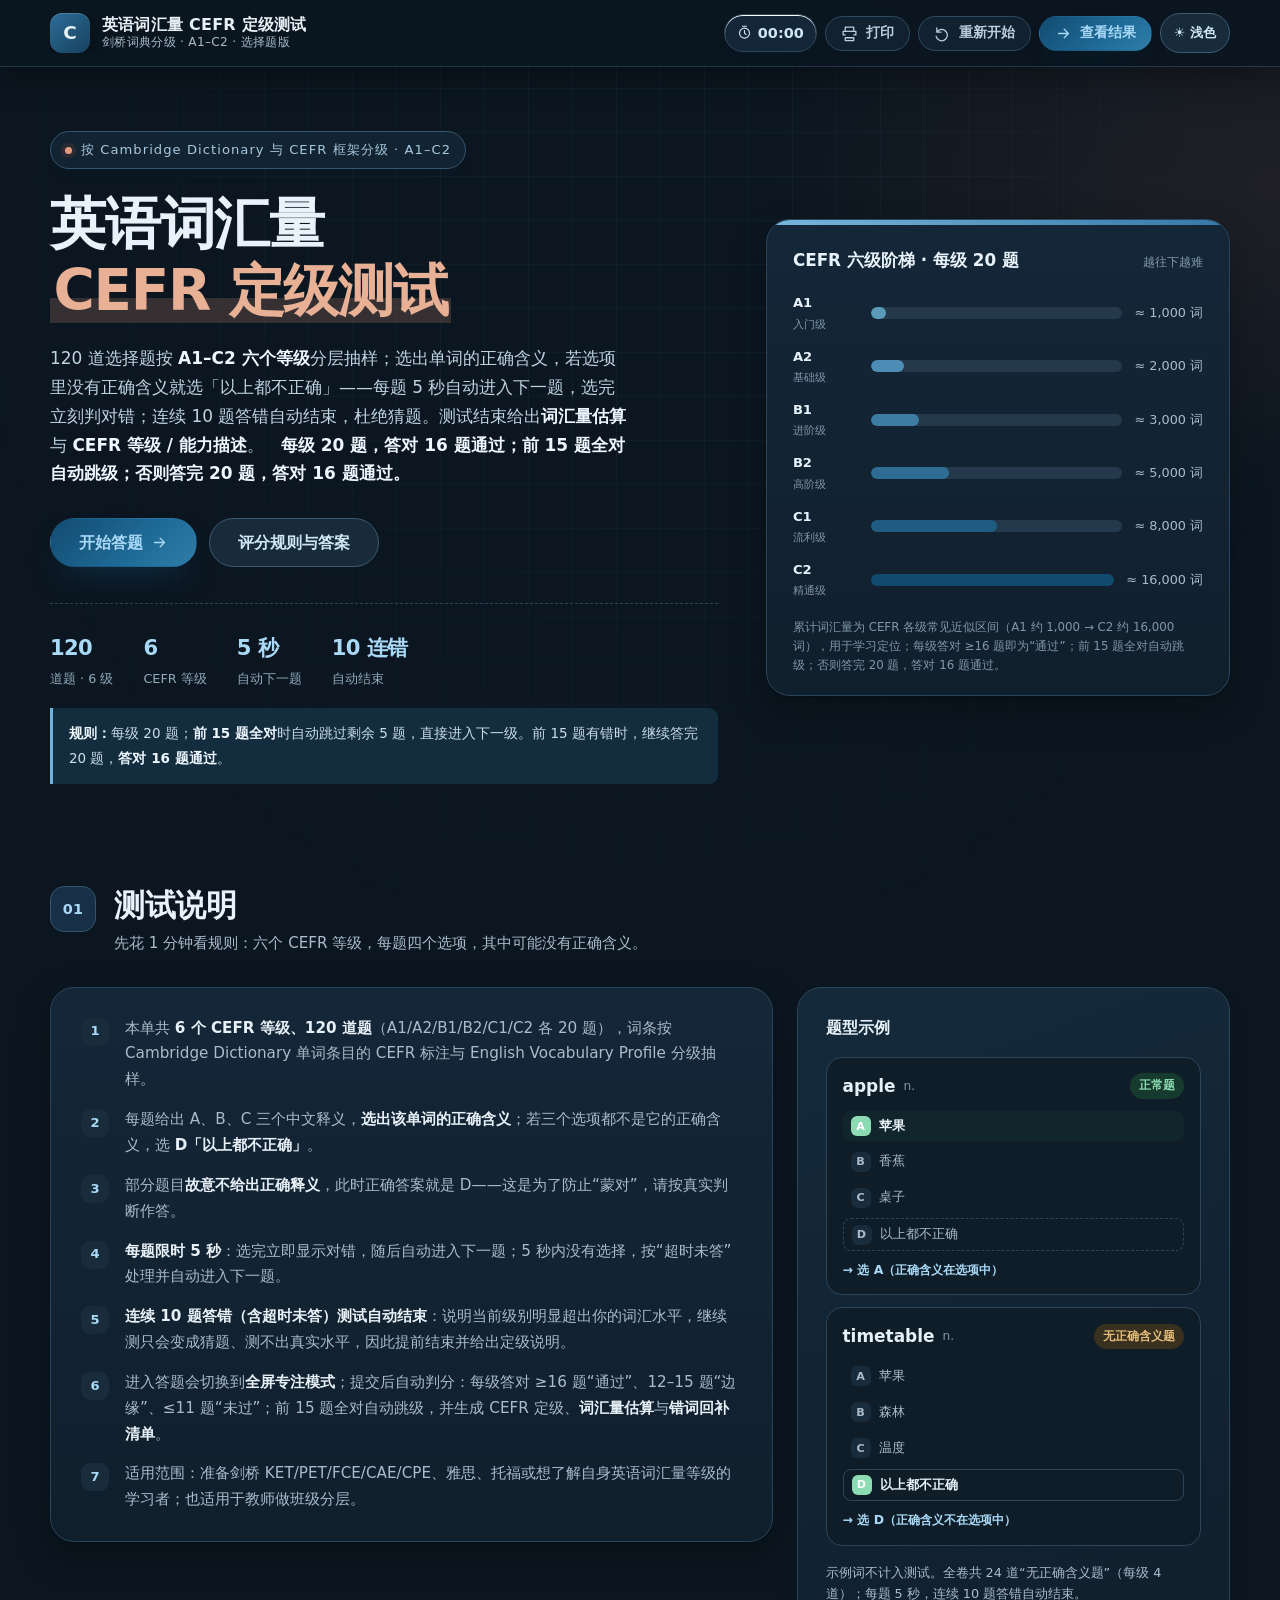
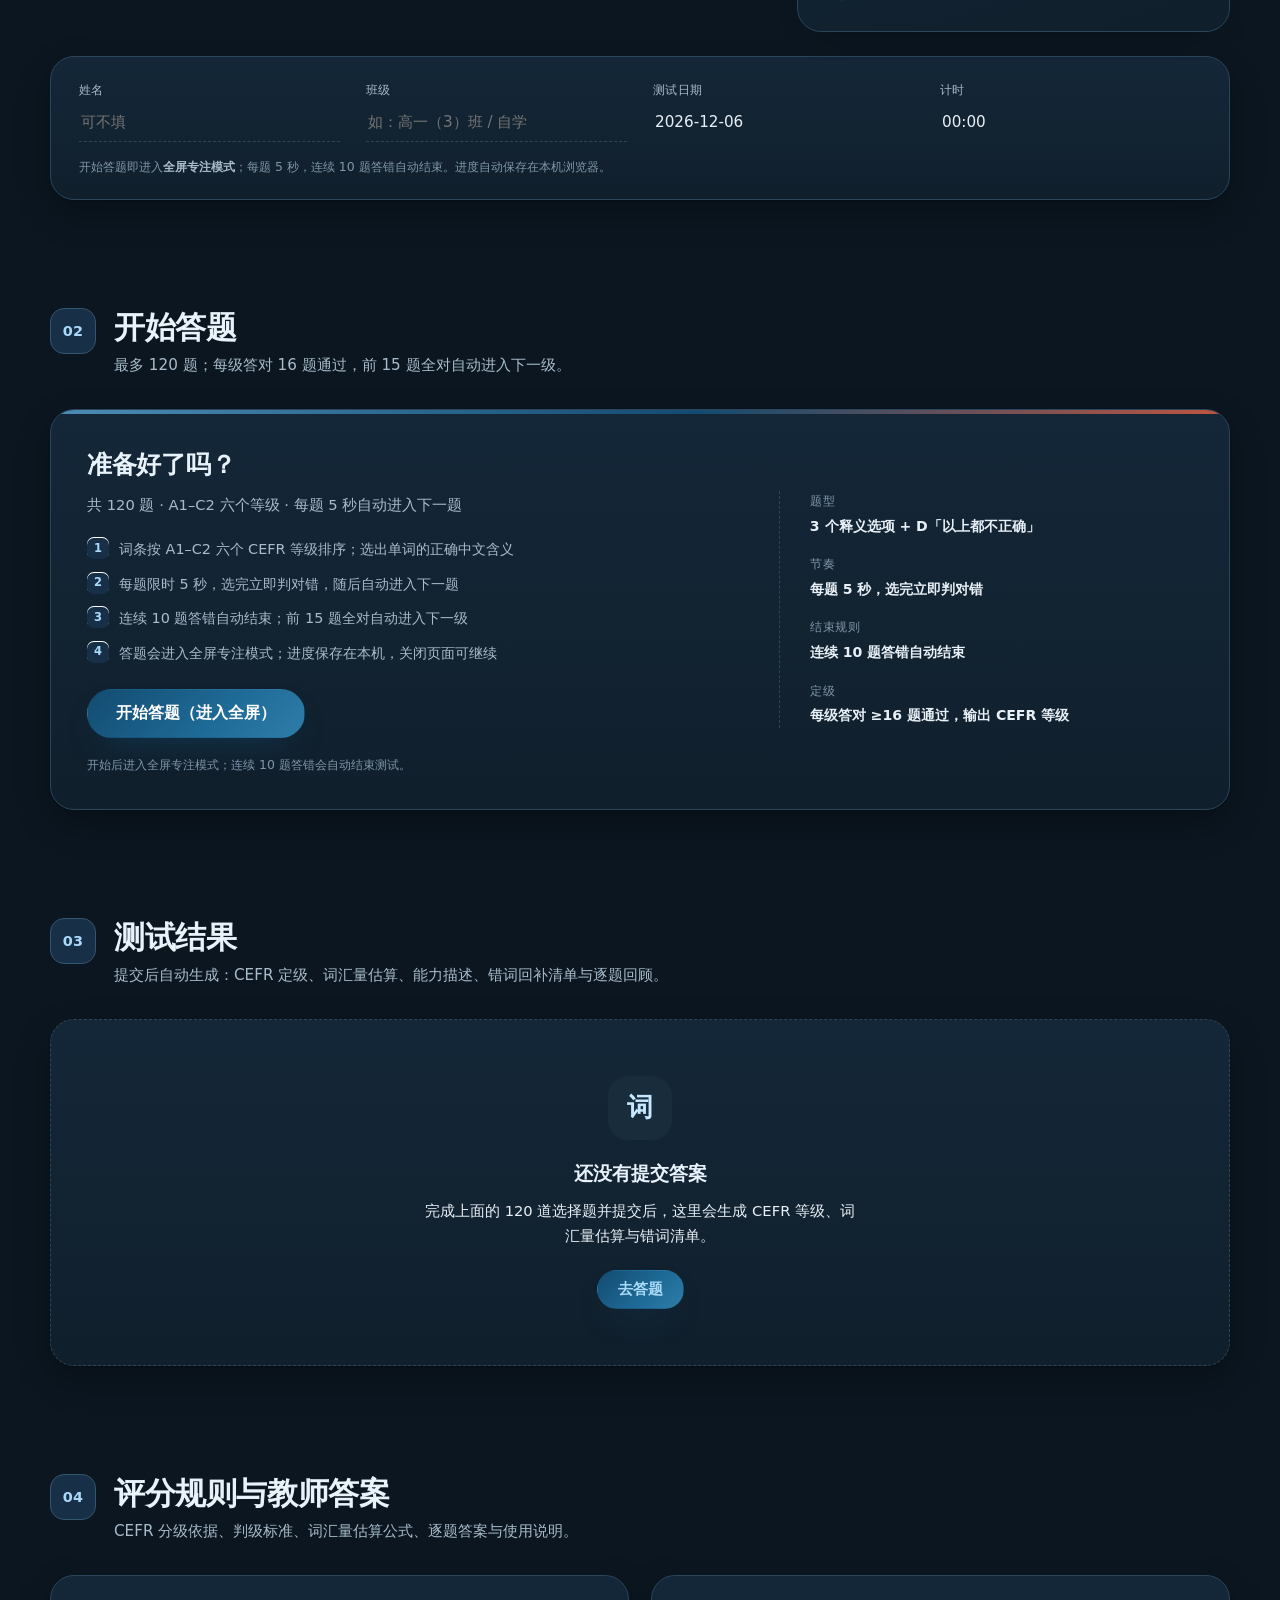
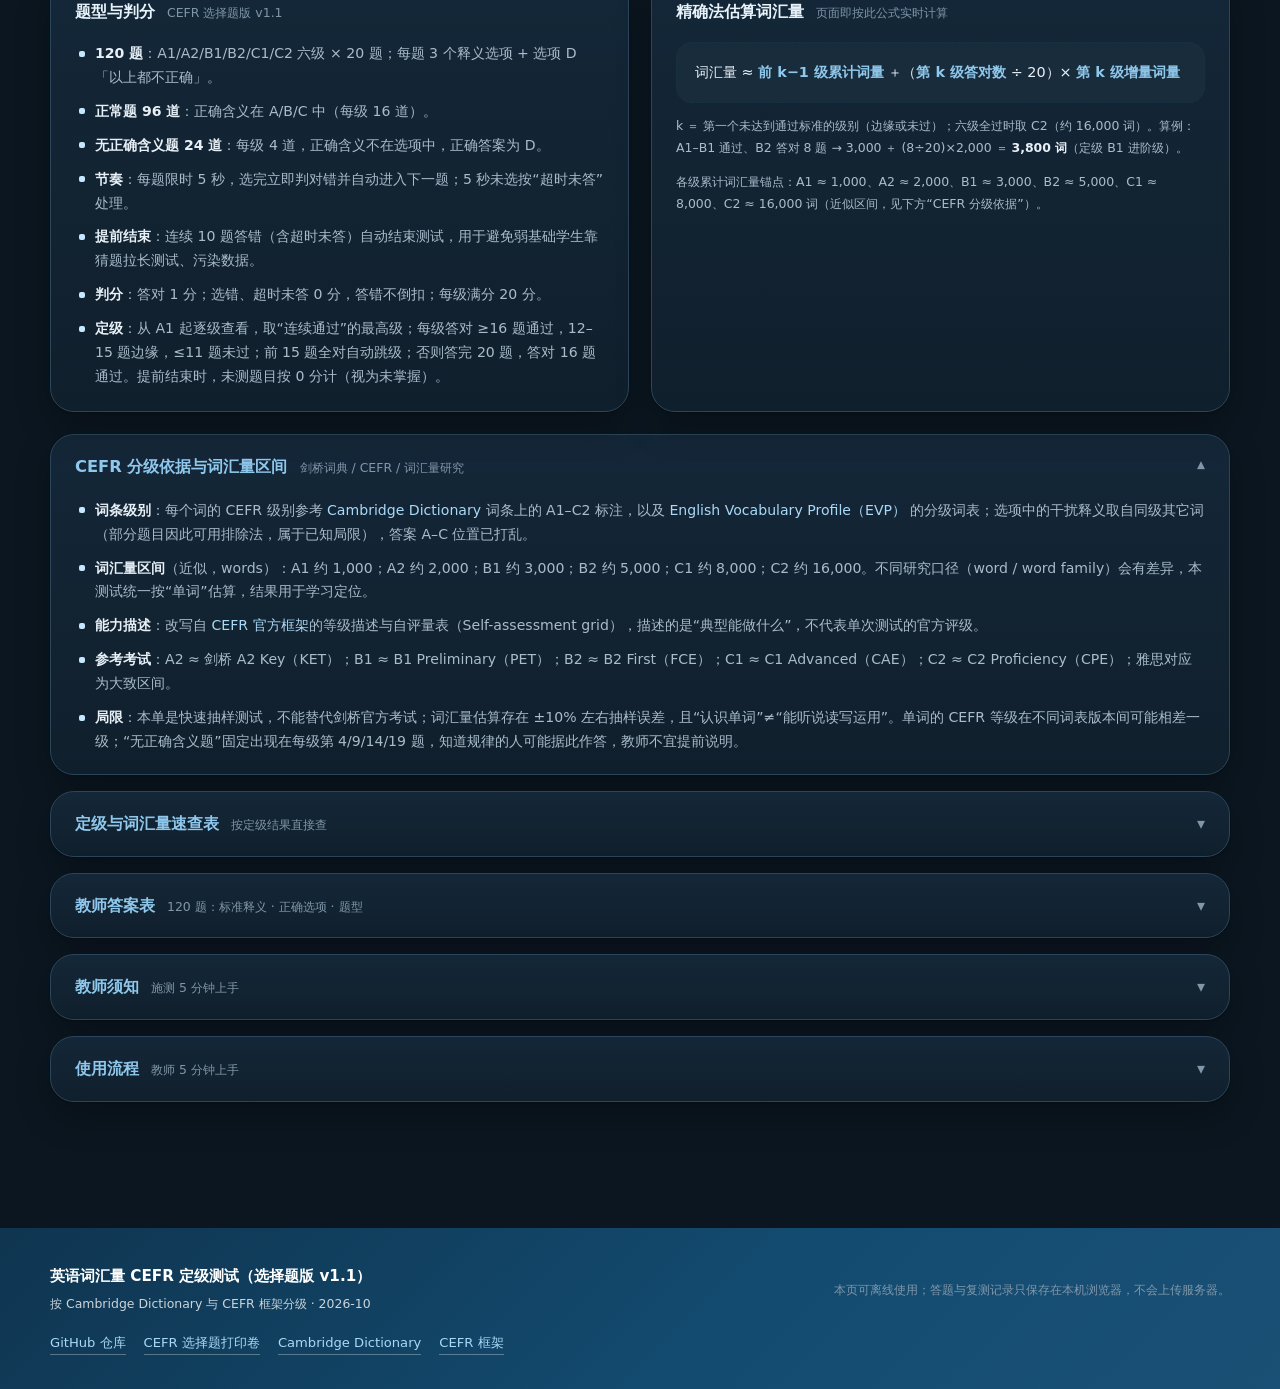
==== index.html @ 8106c9f9 "site: 词汇测试规则修正（前15全对跳级，否则16题通过）" ====
<!DOCTYPE html>
<html lang="zh-CN">
<head>
<meta charset="utf-8">
<meta name="viewport" content="width=device-width, initial-scale=1">
<title>英语词汇量 CEFR 定级测试 · A1–C2 六级 · 剑桥词典分级</title>
<meta name="description" content="英语词汇量 CEFR 定级测试：120 道题、A1–C2 六个等级，每题 4 个选项（含「以上都不正确」），每题 5 秒自动进入下一题；每级 20 题、答对 16 题通过，前 15 题全对自动跳级；连续 10 题答错自动结束。">
<meta name="keywords" content="英语词汇量,CEFR,剑桥词典,英语分级,词汇量测试,A1,A2,B1,B2,C1,C2">
<meta name="theme-color" content="#134B70">
<meta property="og:type" content="website">
<meta property="og:title" content="英语词汇量 CEFR 定级测试（A1–C2）">
<meta property="og:description" content="120 道选择题按 A1–C2 分级；每级 20 题、答对 16 题通过，前 15 题全对自动跳级；自动估算词汇量并定位 CEFR 等级，生成能力描述与错词清单。">
<link rel="icon" href="assets/favicon.svg" type="image/svg+xml">
<link rel="stylesheet" href="assets/style.min.css?v=1">
<link rel="stylesheet" href="assets/theme-dark.min.css?v=1">
<script src="assets/theme-toggle.min.js?v=1"></script>
<script src="/sw-register.js?v=3" defer></script>
<link rel="preload" as="script" href="assets/app.min.js?v=1">
</head>
<body>
<a class="skip-link" href="#test">跳到答题区</a>

<!-- ============================ 打印用页眉（仅打印可见） ============================ -->
<section class="print-header" aria-hidden="true">
  <h1>英语词汇量 CEFR 定级测试（A1–C2）</h1>
  <p>按剑桥词典 CEFR 分级抽样 · 6 级 × 20 题 ＝ 120 题　|　每题 4 个选项　|　每题 5 秒</p>
  <p class="print-fields">姓名：<span id="pfName">__________</span>　班级：<span id="pfClass">__________</span>　日期：<span id="pfDate">__________</span>　用时：<span id="pfTime">__________</span></p>
</section>

<!-- ============================ 顶栏 ============================ -->
<header class="site-header" id="siteHeader">
  <div class="wrap header-inner">
    <a class="brand" href="#top" aria-label="回到顶部">
      <span class="brand-mark" aria-hidden="true">C</span>
      <span class="brand-text">
        <strong>英语词汇量 CEFR 定级测试</strong>
        <small>剑桥词典分级 · A1–C2 · 选择题版</small>
      </span>
    </a>
    <div class="header-actions">
      <span class="timer" id="timer" title="开始答题后计时">
        <svg viewBox="0 0 24 24" aria-hidden="true"><circle cx="12" cy="13" r="8"/><path d="M12 9v4l2.5 2.5M9 2h6"/></svg>
        <span id="timerText">00:00</span>
      </span>
      <button class="btn btn-ghost btn-sm" id="btnPrint" type="button" title="打印结果" aria-label="打印">
        <svg viewBox="0 0 24 24" aria-hidden="true"><path d="M6 9V3h12v6M6 18h12v4H6zM6 14H3V9h18v5h-3"/></svg>
        <span class="btn-label">打印</span>
      </button>
      <button class="btn btn-ghost btn-sm" id="btnReset" type="button" title="重新开始答题" aria-label="重新开始">
        <svg viewBox="0 0 24 24" aria-hidden="true"><path d="M4 4v6h6M4 10a8 8 0 1 1-1 6"/></svg>
        <span class="btn-label">重新开始</span>
      </button>
      <a class="btn btn-primary btn-sm" href="#result" id="btnGoResult" aria-label="查看结果">
        <svg viewBox="0 0 24 24" aria-hidden="true"><path d="M5 12h14M13 6l6 6-6 6"/></svg>
        <span class="btn-label">查看结果</span>
      </a>
    </div>
  </div>
</header>

<main id="top">

  <!-- ============================ 首屏 ============================ -->
  <section class="hero">
    <div class="wrap hero-grid">
      <div class="hero-copy">
        <p class="eyebrow"><span class="dot"></span>按 Cambridge Dictionary 与 CEFR 框架分级 · A1–C2</p>
        <h1>英语词汇量<br><em>CEFR 定级测试</em></h1>
        <p class="lede">120 道选择题按 <strong>A1–C2 六个等级</strong>分层抽样；选出单词的正确含义，若选项里没有正确含义就选「以上都不正确」——每题 5 秒自动进入下一题，选完立刻判对错；连续 10 题答错自动结束，杜绝猜题。测试结束给出<strong>词汇量估算</strong>与 <strong>CEFR 等级 / 能力描述</strong>。　<strong>每级 20 题，答对 16 题通过；前 15 题全对自动跳级；否则答完 20 题，答对 16 题通过。</strong></p>
        <div class="hero-actions">
          <a class="btn btn-primary btn-lg" href="#test" id="heroStart">
            开始答题
            <svg viewBox="0 0 24 24" aria-hidden="true"><path d="M5 12h14M13 6l6 6-6 6"/></svg>
          </a>
          <a class="btn btn-line btn-lg" href="#teacher">评分规则与答案</a>
        </div>
        <ul class="hero-facts" aria-label="测试信息">
          <li><strong>120</strong><span>道题 · 6 级</span></li>
          <li><strong>6</strong><span>CEFR 等级</span></li>
          <li><strong>5 秒</strong><span>自动下一题</span></li>
          <li><strong>10 连错</strong><span>自动结束</span></li>
        </ul>
        <p class="rule-note"><strong>规则：</strong>每级 20 题；<strong>前 15 题全对</strong>时自动跳过剩余 5 题，直接进入下一级。前 15 题有错时，继续答完 20 题，<strong>答对 16 题通过</strong>。</p>
      </div>

      <aside class="ladder-card" aria-label="六个 CEFR 级别与累计词汇量">
        <div class="ladder-head">
          <span class="ladder-title">CEFR 六级阶梯 · 每级 20 题</span>
          <span class="ladder-sub">越往下越难</span>
        </div>
        <ol class="ladder" id="heroLadder"><!-- JS 生成 --></ol>
        <p class="ladder-note">累计词汇量为 CEFR 各级常见近似区间（A1 约 1,000 → C2 约 16,000 词），用于学习定位；每级答对 ≥16 题即为“通过”；前 15 题全对自动跳级；否则答完 20 题，答对 16 题通过。</p>
      </aside>
    </div>
  </section>

  <!-- ============================ 01 测试说明 ============================ -->
  <section class="section" id="instructions">
    <div class="wrap">
      <header class="section-head">
        <span class="kicker">01</span>
        <div>
          <h2>测试说明</h2>
          <p>先花 1 分钟看规则：六个 CEFR 等级，每题四个选项，其中可能没有正确含义。</p>
        </div>
      </header>

      <div class="rules-grid">
        <ol class="rules">
          <li>本单共 <strong>6 个 CEFR 等级、120 道题</strong>（A1/A2/B1/B2/C1/C2 各 20 题），词条按 Cambridge Dictionary 单词条目的 CEFR 标注与 English Vocabulary Profile 分级抽样。</li>
          <li>每题给出 A、B、C 三个中文释义，<strong>选出该单词的正确含义</strong>；若三个选项都不是它的正确含义，选 <strong>D「以上都不正确」</strong>。</li>
          <li>部分题目<strong>故意不给出正确释义</strong>，此时正确答案就是 D——这是为了防止“蒙对”，请按真实判断作答。</li>
          <li><strong>每题限时 5 秒</strong>：选完立即显示对错，随后自动进入下一题；5 秒内没有选择，按“超时未答”处理并自动进入下一题。</li>
          <li><strong>连续 10 题答错（含超时未答）测试自动结束</strong>：说明当前级别明显超出你的词汇水平，继续测只会变成猜题、测不出真实水平，因此提前结束并给出定级说明。</li>
          <li>进入答题会切换到<strong>全屏专注模式</strong>；提交后自动判分：每级答对 ≥16 题“通过”、12–15 题“边缘”、≤11 题“未过”；前 15 题全对自动跳级，并生成 CEFR 定级、<strong>词汇量估算</strong>与<strong>错词回补清单</strong>。</li>
          <li>适用范围：准备剑桥 KET/PET/FCE/CAE/CPE、雅思、托福或想了解自身英语词汇量等级的学习者；也适用于教师做班级分层。</li>
        </ol>

        <div class="example-card">
          <h3>题型示例</h3>
          <div class="example-q">
            <div class="eq-head"><span class="eq-word">apple</span><span class="eq-pos">n.</span><span class="eq-tag">正常题</span></div>
            <ul class="eq-opts">
              <li class="is-correct"><span>A</span>苹果</li>
              <li><span>B</span>香蕉</li>
              <li><span>C</span>桌子</li>
              <li class="eq-none"><span>D</span>以上都不正确</li>
            </ul>
            <p class="eq-answer">→ 选 A（正确含义在选项中）</p>
          </div>
          <div class="example-q">
            <div class="eq-head"><span class="eq-word">timetable</span><span class="eq-pos">n.</span><span class="eq-tag trap">无正确含义题</span></div>
            <ul class="eq-opts">
              <li><span>A</span>苹果</li>
              <li><span>B</span>森林</li>
              <li><span>C</span>温度</li>
              <li class="is-correct eq-none"><span>D</span>以上都不正确</li>
            </ul>
            <p class="eq-answer">→ 选 D（正确含义不在选项中）</p>
          </div>
          <p class="example-note">示例词不计入测试。全卷共 24 道“无正确含义题”（每级 4 道）；每题 5 秒，连续 10 题答错自动结束。</p>
        </div>
      </div>

      <!-- 学生信息 -->
      <div class="profile-card">
        <div class="profile-fields">
          <label class="field"><span>姓名</span><input id="inpName" type="text" autocomplete="name" placeholder="可不填"></label>
          <label class="field"><span>班级</span><input id="inpClass" type="text" placeholder="如：高一（3）班 / 自学"></label>
          <div class="field field-static"><span>测试日期</span><output id="outDate">—</output></div>
          <div class="field field-static"><span>计时</span><output id="outTimer2">00:00</output></div>
        </div>
        <p class="profile-hint">开始答题即进入<strong>全屏专注模式</strong>；每题 5 秒，连续 10 题答错自动结束。进度自动保存在本机浏览器。</p>
      </div>
    </div>
  </section>

  <!-- ============================ 02 答题 ============================ -->
  <section class="section section-test" id="test">
    <div class="wrap">
      <header class="section-head">
        <span class="kicker">02</span>
        <div>
          <h2>开始答题</h2>
          <p>最多 120 题；每级答对 16 题通过，前 15 题全对自动进入下一级。</p>
        </div>
      </header>

      <!-- 开始面板 -->
      <div class="start-panel" id="startPanel">
        <div class="start-main">
          <h3 id="startTitle">准备好了吗？</h3>
          <p class="start-sub" id="startSub">最多 120 题 · 每级 20 题 · 答对 16 题通过 · 前 15 题全对自动跳级</p>
          <ul class="start-points">
            <li><span>1</span>词条按 A1–C2 六个 CEFR 等级排序；选出单词的正确中文含义</li>
            <li><span>2</span>每题限时 5 秒，选完立即判对错，随后自动进入下一题</li>
            <li><span>3</span>连续 10 题答错自动结束；前 15 题全对自动进入下一级</li>
            <li><span>4</span>答题会进入全屏专注模式；进度保存在本机，关闭页面可继续</li>
          </ul>
          <div class="start-actions">
            <button class="btn btn-primary btn-lg" id="btnStart" type="button">开始答题（进入全屏）</button>
            <button class="btn btn-line btn-lg" id="btnResume" type="button" hidden>继续上次答题</button>
            <button class="btn btn-ghost btn-lg" id="btnRestart2" type="button" hidden>重新开始</button>
          </div>
          <p class="start-note" id="startNote">建议在安静环境完成；答题成绩保存在本机浏览器。</p>
        </div>
        <div class="start-side">
          <div class="start-mini">
            <span class="start-mini-k">题型</span>
            <span class="start-mini-v">3 个释义选项 + D「以上都不正确」</span>
          </div>
          <div class="start-mini">
            <span class="start-mini-k">节奏</span>
            <span class="start-mini-v">每题 5 秒，选完立即判对错</span>
          </div>
          <div class="start-mini">
            <span class="start-mini-k">结束规则</span>
            <span class="start-mini-v">连续 10 题答错自动结束</span>
          </div>
          <div class="start-mini">
            <span class="start-mini-k">定级</span>
            <span class="start-mini-v">每级答对 ≥16 题通过，输出 CEFR 等级</span>
          </div>
        </div>
      </div>

      <!-- 全屏答题区 -->
      <div class="test-stage" id="testStage" hidden>
        <div class="stage-hud">
          <div class="hud-left">
            <span class="q-level" id="qLevel">A1 入门级</span>
            <span class="q-count" id="qCount">第 1 / 120 题</span>
            <span class="q-levelcount" id="qLevelCount">本级 1/20</span>
          </div>
          <div class="hud-center">
            <div class="countdown" id="countdown" aria-label="剩余秒数">
              <svg viewBox="0 0 46 46" aria-hidden="true">
                <circle class="cd-bg" cx="23" cy="23" r="20"></circle>
                <circle class="cd-fg" id="cdFg" cx="23" cy="23" r="20"></circle>
              </svg>
              <span id="cdNum">5</span>
            </div>
          </div>
          <div class="hud-right">
            <span class="hud-timer" id="stageTimer">00:00</span>
            <button class="btn btn-ghost btn-xs" id="btnFullscreen" type="button" title="切换全屏">全屏</button>
            <button class="btn btn-ghost btn-xs" id="btnEndTest" type="button" title="结束并查看结果">结束测试</button>
          </div>
        </div>

        <div class="stage-main">
          <article class="q-card" id="qCard">
            <p class="q-prompt">选出下面单词的正确中文含义</p>
            <div class="q-word-row">
              <strong class="q-word" id="qWord">grade</strong>
              <span class="q-pos" id="qPos">n.</span>
            </div>
            <div class="q-options" id="qOptions" role="group" aria-label="答案选项"></div>
            <div class="feedback" id="feedback" hidden></div>
          </article>
        </div>

        <div class="stage-foot">
          <div class="stage-foot-top">
            <div class="streak" id="streak">连续错误 <b id="streakNum">0</b> / 10</div>
            <div class="stage-legend">
              <span><i class="dot ok"></i>做对</span>
              <span><i class="dot no"></i>做错</span>
              <span><i class="dot none"></i>未测</span>
            </div>
          </div>
          <div class="stage-map" id="sheetMap" aria-label="答题进度"></div>
          <p class="stage-note">每题 5 秒；连续 10 题答错将提前结束测试。</p>
        </div>
      </div>
    </div>
  </section>

  <!-- ============================ 03 结果 ============================ -->
  <section class="section section-result" id="result">
    <div class="wrap">
      <header class="section-head">
        <span class="kicker">03</span>
        <div>
          <h2>测试结果</h2>
          <p>提交后自动生成：CEFR 定级、词汇量估算、能力描述、错词回补清单与逐题回顾。</p>
        </div>
      </header>

      <div class="result-empty" id="resultEmpty">
        <div class="empty-icon" aria-hidden="true">词</div>
        <h3>还没有提交答案</h3>
        <p>完成上面的 120 道选择题并提交后，这里会生成 CEFR 等级、词汇量估算与错词清单。</p>
        <a class="btn btn-primary" href="#test" id="btnGoTest">去答题</a>
      </div>

      <div class="result-body" id="resultBody" hidden>
        <!-- 提前结束提示 -->
        <div class="early-banner" id="earlyBanner" hidden>
          <div class="eb-icon" aria-hidden="true">!</div>
          <div>
            <strong>测试提前结束</strong>
            <p id="earlyReason">连续 10 题答错（含超时未答），按规则提前结束测试。</p>
            <p class="eb-note" id="earlyNote">说明：连续答错说明当前级别已明显超出你的词汇水平，继续测容易变成猜题，测不出真实词汇量。未做的题目记为“未测”，不参与答对计数；定级按已测部分计算（未测级别按 0 分计）。</p>
          </div>
        </div>
        <!-- 结果卡 -->
        <div class="result-card" id="resultCard">
          <div class="rc-head">
            <div>
              <span class="rc-kicker">CEFR 定级结果</span>
              <h3 id="resLevel">B1 进阶级</h3>
              <p class="rc-sub" id="resSub">连续通过 A1–B1，停在 B2</p>
            </div>
            <div class="rc-badge" id="resBadge">通过</div>
          </div>
          <div class="rc-stats">
            <div class="rc-stat">
              <span>估算词汇量</span>
              <strong id="resEstimate">约 3,800 词</strong>
              <small id="resRange">区间 3,000–3,800 词</small>
            </div>
            <div class="rc-stat">
              <span>答对题数</span>
              <strong id="resCorrect">0 / 120</strong>
              <small id="resAccuracy">已答 0 题 · 正确率 0%</small>
            </div>
            <div class="rc-stat">
              <span>测试用时</span>
              <strong id="resTime">00:00</strong>
              <small id="resTimeNote">用时正常（每题 5 秒节奏）</small>
            </div>
            <div class="rc-stat">
              <span>建议回补</span>
              <strong id="resRecommend">B2 高阶级</strong>
              <small id="resStop">止于 B2</small>
            </div>
          </div>
          <p class="rc-meta" id="resMeta">正确 0 · 错误 0 · 超时未答 0 · 未测 120 · “无正确含义”题答对 0 / 24</p>
          <div class="rc-advice">
            <h4>CEFR 能力描述 <span class="rc-code" id="resCefrCode">B1</span></h4>
            <p id="resCanDo">能理解工作、学习、休闲中遇到的标准语言要点，能应对旅行中大多数情况。</p>
            <h4 class="rc-h4-2">回补重点</h4>
            <p id="resAdvice">补校园与社会话题词、构词法；开始读分级读物。</p>
            <p class="rc-goal" id="resGoal">参考考试：剑桥 B1 Preliminary（PET）· 雅思 4.0–5.5</p>
          </div>
          <div class="rc-actions">
            <button class="btn btn-primary btn-sm" id="btnSaveResult" type="button">保存本次记录</button>
            <button class="btn btn-line btn-sm" id="btnCopyResult" type="button">复制结果</button>
            <button class="btn btn-ghost btn-sm" id="btnPrintResult" type="button">打印结果</button>
            <button class="btn btn-ghost btn-sm" id="btnRetake" type="button">重新测试</button>
          </div>
          <p class="rc-note">词汇量为近似估算（抽样误差约 ±10%），用于学习定位，不等同于剑桥官方考试分数。</p>
        </div>

        <!-- 分布图 + 刻度尺 -->
        <div class="result-grid">
          <div class="panel">
            <div class="panel-head">
              <h3>答题分布图</h3>
              <span class="panel-sub">每行 20 格 = 该级第 1–20 题；绿=对，红=错，灰=未测</span>
            </div>
            <div class="dist-grid" id="distGrid"></div>
            <ul class="dist-legend" id="distLegend"></ul>
          </div>
          <div class="panel">
            <div class="panel-head">
              <h3>词汇量刻度尺</h3>
              <span class="panel-sub">▲ 为本次估算位置；虚线为 CEFR 各级参考线</span>
            </div>
            <div class="ruler" id="ruler"></div>
            <p class="panel-note" id="rulerNote">你的位置落在 B1 区间；继续补齐 B2 可进入约 5,000 词档。</p>
          </div>
        </div>

        <!-- 错词回补清单 -->
        <div class="panel" id="wrongPanel">
          <div class="panel-head">
            <h3>错词回补清单</h3>
            <span class="panel-sub">错题与超时题；按 CEFR 级别整理，可直接打印作为回补任务单</span>
          </div>
          <div class="wrong-list" id="wrongList"></div>
        </div>

        <!-- 逐题回顾 -->
        <details class="panel collapsible" id="reviewPanel">
          <summary><span>逐题回顾</span><small>全部 120 题：你的答案 / 正确答案</small></summary>
          <div id="reviewTables"></div>
        </details>

        <!-- 水平对照 -->
        <div class="panel">
          <div class="panel-head">
            <h3>分级水平对照</h3>
            <span class="panel-sub">当前结果高亮显示；词汇量与考试对应为大致参考</span>
          </div>
          <div class="table-wrap">
            <table class="table level-table" id="levelTable">
              <thead>
                <tr><th>CEFR 等级</th><th>累计词汇量</th><th>参考考试</th><th>能力描述</th><th>回补重点</th></tr>
              </thead>
              <tbody><!-- JS --></tbody>
            </table>
          </div>
        </div>

        <!-- 复测记录 -->
        <div class="panel" id="historyPanel">
          <div class="panel-head">
            <h3>复测记录</h3>
            <span class="panel-sub">保存在本机浏览器，不上传服务器；定期复测对比进步</span>
          </div>
          <div class="table-wrap">
            <table class="table history-table" id="historyTable">
              <thead>
                <tr><th>次数</th><th>日期</th><th>姓名/班级</th><th>用时</th><th>答对</th><th>定级</th><th>估算词汇量</th><th>较上次</th></tr>
              </thead>
              <tbody><!-- JS --></tbody>
            </table>
          </div>
          <p class="panel-note" id="historyEmpty">还没有保存记录。测试结束后点“保存本次记录”，即可追踪变化。</p>
        </div>
      </div>
    </div>
  </section>

  <!-- ============================ 04 教师 ============================ -->
  <section class="section section-teacher" id="teacher">
    <div class="wrap">
      <header class="section-head">
        <span class="kicker">04</span>
        <div>
          <h2>评分规则与教师答案</h2>
          <p>CEFR 分级依据、判级标准、词汇量估算公式、逐题答案与使用说明。</p>
        </div>
      </header>

      <div class="teacher-grid">
        <div class="panel">
          <div class="panel-head"><h3>题型与判分</h3><span class="panel-sub">CEFR 选择题版 v1.1</span></div>
          <ul class="bullets">
            <li><strong>120 题</strong>：A1/A2/B1/B2/C1/C2 六级 × 20 题；每题 3 个释义选项 + 选项 D「以上都不正确」。</li>
            <li><strong>正常题 96 道</strong>：正确含义在 A/B/C 中（每级 16 道）。</li>
            <li><strong>无正确含义题 24 道</strong>：每级 4 道，正确含义不在选项中，正确答案为 D。</li>
            <li><strong>节奏</strong>：每题限时 5 秒，选完立即判对错并自动进入下一题；5 秒未选按“超时未答”处理。</li>
            <li><strong>提前结束</strong>：连续 10 题答错（含超时未答）自动结束测试，用于避免弱基础学生靠猜题拉长测试、污染数据。</li>
            <li><strong>判分</strong>：答对 1 分；选错、超时未答 0 分，答错不倒扣；每级满分 20 分。</li>
            <li><strong>定级</strong>：从 A1 起逐级查看，取“连续通过”的最高级；每级答对 ≥16 题通过，12–15 题边缘，≤11 题未过；前 15 题全对自动跳级；否则答完 20 题，答对 16 题通过。提前结束时，未测题目按 0 分计（视为未掌握）。</li>
          </ul>
        </div>

        <div class="panel">
          <div class="panel-head"><h3>精确法估算词汇量</h3><span class="panel-sub">页面即按此公式实时计算</span></div>
          <div class="formula">
            词汇量 ≈ <em>前 k−1 级累计词量</em> ＋（<em>第 k 级答对数</em> ÷ 20）× <em>第 k 级增量词量</em>
          </div>
          <p class="panel-note">k ＝ 第一个未达到通过标准的级别（边缘或未过）；六级全过时取 C2（约 16,000 词）。算例：A1–B1 通过、B2 答对 8 题 → 3,000 ＋ (8÷20)×2,000 ＝ <strong>3,800 词</strong>（定级 B1 进阶级）。</p>
          <p class="panel-note">各级累计词汇量锚点：A1 ≈ 1,000、A2 ≈ 2,000、B1 ≈ 3,000、B2 ≈ 5,000、C1 ≈ 8,000、C2 ≈ 16,000 词（近似区间，见下方“CEFR 分级依据”）。</p>
        </div>
      </div>

      <details class="panel collapsible" open>
        <summary><span>CEFR 分级依据与词汇量区间</span><small>剑桥词典 / CEFR / 词汇量研究</small></summary>
        <ul class="bullets">
          <li><strong>词条级别</strong>：每个词的 CEFR 级别参考 <a href="https://dictionary.cambridge.org/" target="_blank" rel="noopener">Cambridge Dictionary</a> 词条上的 A1–C2 标注，以及 <a href="https://www.englishprofile.org/" target="_blank" rel="noopener">English Vocabulary Profile（EVP）</a> 的分级词表；选项中的干扰释义取自同级其它词（部分题目因此可用排除法，属于已知局限），答案 A–C 位置已打乱。</li>
          <li><strong>词汇量区间</strong>（近似，words）：A1 约 1,000；A2 约 2,000；B1 约 3,000；B2 约 5,000；C1 约 8,000；C2 约 16,000。不同研究口径（word / word family）会有差异，本测试统一按“单词”估算，结果用于学习定位。</li>
          <li><strong>能力描述</strong>：改写自 <a href="https://www.coe.int/en/web/common-european-framework-reference-languages" target="_blank" rel="noopener">CEFR 官方框架</a>的等级描述与自评量表（Self-assessment grid），描述的是“典型能做什么”，不代表单次测试的官方评级。</li>
          <li><strong>参考考试</strong>：A2 ≈ 剑桥 A2 Key（KET）；B1 ≈ B1 Preliminary（PET）；B2 ≈ B2 First（FCE）；C1 ≈ C1 Advanced（CAE）；C2 ≈ C2 Proficiency（CPE）；雅思对应为大致区间。</li>
          <li><strong>局限</strong>：本单是快速抽样测试，不能替代剑桥官方考试；词汇量估算存在 ±10% 左右抽样误差，且“认识单词”≠“能听说读写运用”。单词的 CEFR 等级在不同词表版本间可能相差一级；“无正确含义题”固定出现在每级第 4/9/14/19 题，知道规律的人可能据此作答，教师不宜提前说明。</li>
        </ul>
      </details>

      <details class="panel collapsible">
        <summary><span>定级与词汇量速查表</span><small>按定级结果直接查</small></summary>
        <div class="table-wrap">
          <table class="table range-table" id="rangeTable">
            <thead><tr><th>定级结果</th><th>判定情形</th><th>估算词汇量</th></tr></thead>
            <tbody><!-- JS --></tbody>
          </table>
        </div>
      </details>

      <details class="panel collapsible" id="answersPanel">
        <summary><span>教师答案表</span><small>120 题：标准释义 · 正确选项 · 题型</small></summary>
        <p class="panel-note">词性缩写：n. 名词（[U] 表示不可数）；v. 动词；adj. 形容词；adv. 副词；conj. 连词。“无正确含义”题的正确答案为 D。</p>
        <div id="answerTables"><!-- JS --></div>
      </details>

      <details class="panel collapsible">
        <summary><span>教师须知</span><small>施测 5 分钟上手</small></summary>
        <ul class="bullets">
          <li><strong>施测环境</strong>：安静、无词典/手机/翻译笔；学生之间不讨论。网页版会自动计时（每题 5 秒），教师提示“开始”即可。</li>
          <li><strong>判定口径</strong>：选对即算“认识”；选错或未答均视为“不认识/未掌握”。若学生知道词义但选项中没有，应选 D。</li>
          <li><strong>数据解读</strong>：抽样误差约 ±10%；词汇量按 CEFR 各级近似区间估算，“无正确含义题”答对率可单独反映辨别与自信程度。</li>
          <li><strong>错词回补</strong>：结果页的“错词回补清单”按级别列出错题与未答题，可直接作为回补任务单。</li>
          <li><strong>复测建议</strong>：每学期 1 次，使用同一版本，便于纵向对比进步。</li>
          <li><strong>打印</strong>：结果页可打印结果卡与错词清单；也可下载<a href="assets/vocab-test-cefr-print.pdf" download>CEFR 选择题打印卷 PDF</a>。</li>
        </ul>
      </details>

      <details class="panel collapsible">
        <summary><span>使用流程</span><small>教师 5 分钟上手</small></summary>
        <ol class="steps">
          <li><strong>答题</strong>：网页答题（进入全屏、每题 5 秒、连续 10 题答错自动结束）或打印选择题卷统一收卷。网页版规则：每级 20 题，答对 16 题通过；前 15 题全对自动跳级；否则答完 20 题，答对 16 题通过。</li>
          <li><strong>判分</strong>：网页版自动判分；纸卷按答案表批改，每题 1 分，答错不倒扣。</li>
          <li><strong>定级</strong>：每级 ≥16 题通过，取连续通过的最高级；用精确法或速查表估算词汇量。</li>
          <li><strong>回补</strong>：按“错词回补清单”和第五部分“回补重点”锁定回补级别，安排复测。</li>
          <li><strong>复测</strong>：每学期 1 次，保存结果记录，对比进步。</li>
        </ol>
      </details>
    </div>
  </section>
</main>

<!-- ============================ 页脚 ============================ -->
<footer class="site-footer">
  <div class="wrap footer-grid">
    <div>
      <strong>英语词汇量 CEFR 定级测试（选择题版 v1.1）</strong>
      <p>按 Cambridge Dictionary 与 CEFR 框架分级 · 2026-10</p>
    </div>
    <p class="footer-note">本页可离线使用；答题与复测记录只保存在本机浏览器，不会上传服务器。</p>
    <div class="footer-links">
      <a href="https://github.com/1901151458-prog/cefr-vocab-test" target="_blank" rel="noopener">GitHub 仓库</a>
      <a href="assets/vocab-test-cefr-print.pdf" download>CEFR 选择题打印卷</a>
      <a href="https://dictionary.cambridge.org/" target="_blank" rel="noopener">Cambridge Dictionary</a>
      <a href="https://www.coe.int/en/web/common-european-framework-reference-languages" target="_blank" rel="noopener">CEFR 框架</a>
    </div>
  </div>
</footer>

<!-- 移动端底部条 -->
<div class="mini-bar" id="miniBar" aria-hidden="true">
  <div class="mini-info">
    <span>已答 <strong id="miniCount">0</strong>/120</span>
    <span class="mini-level" id="miniLevel">未开始</span>
  </div>
  <a class="btn btn-primary btn-sm" href="#test" id="miniJump">答题</a>
</div>

<div class="toast" id="toast" role="status" aria-live="polite"></div>

<script src="assets/app.min.js?v=1"></script>
</body>
</html>
---- assets/style.min.css ----
:root{--brand: #134B70;--brand-2: #1E6A96;--brand-3: #2E7DA8;--accent: #C0553F;--accent-2: #D9765F;--ink: #10222E;--muted: #5B7184;--muted-2: #8BA0B1;--bg: #F2F6FA;--paper: #FFFFFF;--soft: #EEF4F9;--line: #DBE5EE;--line-2: #E9EFF5;--ok: #2F7D5B;--ok-bg: #E7F5EE;--mid: #A9721A;--mid-bg: #FCF3E0;--no: #AE4632;--no-bg: #FBEAE5;--lv1: #4C8CB5;--lv2: #3D7CA3;--lv3: #2E6C94;--lv4: #1F5C82;--lv5: #12496E;--radius-lg: 24px;--radius: 16px;--radius-sm: 10px;--shadow: 0 30px 70px -42px rgba(16, 58, 88, .55);--shadow-sm: 0 14px 32px -22px rgba(16, 58, 88, .38);--font: "Noto Sans SC", "Source Han Sans SC", "PingFang SC", "Hiragino Sans GB", "Microsoft YaHei", system-ui, sans-serif;--font-en: "Inter", "SF Pro Display", "Segoe UI", system-ui, sans-serif;--header-h: 66px}*,*:before,*:after{box-sizing:border-box}html{scroll-behavior:smooth;scroll-padding-top:96px}body{margin:0;overflow-x:hidden;font-family:var(--font);color:var(--ink);background-color:var(--bg);line-height:1.7;-webkit-font-smoothing:antialiased;text-rendering:optimizeLegibility}body:before{content:"";position:fixed;inset:0;z-index:-2;background:radial-gradient(1100px 620px at 8% -8%,rgba(76,140,181,.16),transparent 62%),radial-gradient(900px 520px at 100% 4%,rgba(192,85,63,.1),transparent 60%),radial-gradient(1000px 700px at 50% 108%,rgba(46,125,168,.12),transparent 65%);pointer-events:none}body:after{content:"";position:fixed;inset:0;z-index:-1;background-image:linear-gradient(rgba(19,75,112,.035) 1px,transparent 1px),linear-gradient(90deg,rgba(19,75,112,.035) 1px,transparent 1px);background-size:44px 44px;mask-image:radial-gradient(ellipse at 50% 20%,#000 20%,transparent 78%);pointer-events:none}h1,h2,h3,h4,p,ul,ol{margin:0}ul,ol{padding:0}a{color:var(--brand-2);text-decoration:none}a:hover{color:var(--brand)}button{font:inherit;color:inherit}img,svg{display:block}.wrap{width:min(1180px,calc(100% - 40px));margin-inline:auto;min-width:0}.skip-link{position:fixed;left:16px;top:-60px;z-index:100;background:var(--brand);color:#fff;padding:10px 18px;border-radius:0 0 12px 12px;transition:top .2s}.skip-link:focus{top:0;color:#fff}.btn{display:inline-flex;align-items:center;justify-content:center;gap:8px;padding:11px 20px;border-radius:999px;border:1px solid transparent;font-size:.95rem;font-weight:600;line-height:1;cursor:pointer;transition:transform .16s ease,box-shadow .16s ease,background-color .16s ease,border-color .16s ease,color .16s ease;white-space:nowrap}.btn svg{width:17px;height:17px;fill:none;stroke:currentColor;stroke-width:1.8;stroke-linecap:round;stroke-linejoin:round}.btn:hover{transform:translateY(-1px)}.btn:active{transform:translateY(0)}.btn:focus-visible{outline:3px solid rgba(76,140,181,.45);outline-offset:2px}.btn-primary{background:linear-gradient(135deg,var(--brand),var(--brand-3));color:#fff;box-shadow:0 14px 30px -14px #134b70b3}.btn-primary:hover{color:#fff;box-shadow:0 18px 36px -14px #134b70cc}.btn-line{background:#fff;border-color:var(--brand-3);color:var(--brand)}.btn-line:hover{background:var(--soft);color:var(--brand)}.btn-ghost{background:#ffffffb3;border-color:var(--line);color:var(--muted)}.btn-ghost:hover{border-color:var(--brand-3);color:var(--brand);background:#fff}.btn-sm{padding:8px 15px;font-size:.86rem}.btn-xs{padding:5px 11px;font-size:.78rem}.btn-lg{padding:15px 28px;font-size:1.02rem}.btn-block{width:100%}.site-header{position:sticky;top:0;z-index:60;background:#ffffffd1;backdrop-filter:blur(14px) saturate(1.4);-webkit-backdrop-filter:blur(14px) saturate(1.4);border-bottom:1px solid rgba(19,75,112,.1)}.header-inner{height:var(--header-h);display:flex;align-items:center;justify-content:space-between;gap:20px}.brand{display:flex;align-items:center;gap:12px;color:var(--ink);min-width:0;flex:1 1 auto;overflow:hidden}.brand:hover{color:var(--ink)}.brand-mark{width:40px;height:40px;flex:none;display:grid;place-items:center;border-radius:12px;background:linear-gradient(140deg,var(--brand),var(--brand-3));color:#fff;font-weight:700;font-size:1.15rem;box-shadow:0 10px 22px -12px #134b70e6}.brand-text{display:flex;flex-direction:column;line-height:1.25;min-width:0;overflow:hidden}.brand-text strong{font-size:1rem;letter-spacing:.2px;white-space:nowrap;overflow:hidden;text-overflow:ellipsis}.brand-text small{color:var(--muted);font-size:.76rem;letter-spacing:.3px}.header-actions{display:flex;align-items:center;gap:8px;flex:none}.timer{display:inline-flex;align-items:center;gap:6px;padding:6px 12px;border-radius:999px;background:var(--soft);color:var(--brand);font-family:var(--font-en);font-variant-numeric:tabular-nums;font-size:.9rem;font-weight:600}.timer svg{width:15px;height:15px;fill:none;stroke:currentColor;stroke-width:1.8;stroke-linecap:round}.timer.is-warn{background:var(--mid-bg);color:var(--mid)}.timer.is-over{background:var(--no-bg);color:var(--no)}.hero{padding:64px 0 48px}.hero-grid{display:grid;grid-template-columns:minmax(0,1.18fr) minmax(0,.82fr);gap:48px;align-items:center}.eyebrow{display:inline-flex;align-items:center;gap:9px;font-size:.82rem;letter-spacing:.08em;color:var(--brand-2);background:#ffffffbf;border:1px solid rgba(19,75,112,.12);padding:7px 14px;border-radius:999px;margin-bottom:22px}.eyebrow .dot{width:7px;height:7px;border-radius:50%;background:var(--accent);box-shadow:0 0 0 4px #c0553f26}.hero h1{font-size:clamp(2.35rem,4.4vw,3.7rem);line-height:1.18;letter-spacing:-1px;font-weight:800;color:var(--brand)}.hero h1 em{font-style:normal;color:var(--accent);background:linear-gradient(transparent 62%,#c0553f29 62%);padding:0 .06em}.lede{margin-top:20px;max-width:34em;font-size:1.06rem;color:var(--muted)}.lede strong{color:var(--ink)}.hero-actions{display:flex;flex-wrap:wrap;gap:12px;margin-top:30px}.hero-facts{display:flex;flex-wrap:wrap;gap:12px 30px;margin-top:36px;padding-top:26px;border-top:1px dashed rgba(19,75,112,.18);list-style:none}.hero-facts li{display:flex;flex-direction:column;gap:2px}.hero-facts strong{font-family:var(--font-en);font-size:1.32rem;color:var(--brand);letter-spacing:-.02em}.hero-facts span{font-size:.8rem;color:var(--muted)}.ladder-card{background:var(--paper);border:1px solid rgba(19,75,112,.1);border-radius:var(--radius-lg);padding:26px 26px 20px;box-shadow:var(--shadow);position:relative;overflow:hidden}.ladder-card:before{content:"";position:absolute;inset:0 0 auto;height:5px;background:linear-gradient(90deg,var(--lv1),var(--lv5))}.ladder-head{display:flex;align-items:baseline;justify-content:space-between;margin-bottom:18px}.ladder-title{font-weight:700;color:var(--brand);font-size:1.05rem}.ladder-sub{font-size:.78rem;color:var(--muted-2)}.ladder{list-style:none;display:grid;gap:12px}.ladder-row{display:grid;grid-template-columns:66px 1fr auto;align-items:center;gap:12px}.ladder-row .lv-name{font-size:.82rem;font-weight:700;color:var(--brand)}.ladder-row .lv-name small{display:block;font-weight:500;font-size:.7rem;color:var(--muted-2)}.ladder-bar{height:12px;border-radius:999px;background:var(--line-2);overflow:hidden}.ladder-bar i{display:block;height:100%;border-radius:inherit}.ladder-row .lv-cum{font-family:var(--font-en);font-variant-numeric:tabular-nums;font-size:.8rem;color:var(--muted);min-width:52px;text-align:right}.ladder-note{margin-top:18px;font-size:.74rem;color:var(--muted-2);line-height:1.6}.section{padding:54px 0}.section-head{display:flex;align-items:flex-start;gap:18px;margin-bottom:30px}.kicker{flex:none;width:46px;height:46px;display:grid;place-items:center;border-radius:14px;border:1px solid rgba(19,75,112,.18);background:#ffffffb3;color:var(--brand-2);font-family:var(--font-en);font-weight:700;font-size:.9rem;letter-spacing:.02em}.section-head h2{font-size:clamp(1.5rem,2.4vw,2rem);font-weight:800;color:var(--brand);letter-spacing:-.4px;line-height:1.3}.section-head p{margin-top:5px;color:var(--muted);font-size:.95rem}.rules-grid{display:grid;grid-template-columns:minmax(0,1.5fr) minmax(0,.9fr);gap:24px;align-items:start}.rules{list-style:none;counter-reset:rule;display:grid;gap:14px;background:var(--paper);border:1px solid rgba(19,75,112,.1);border-radius:var(--radius-lg);padding:28px 30px;box-shadow:var(--shadow-sm)}.rules li{position:relative;counter-increment:rule;padding-left:44px;color:var(--muted);font-size:.95rem}.rules li strong{color:var(--ink)}.rules li:before{content:counter(rule);position:absolute;left:0;top:2px;width:28px;height:28px;display:grid;place-items:center;border-radius:9px;background:var(--soft);color:var(--brand-2);font-family:var(--font-en);font-weight:700;font-size:.82rem}.example-card{background:linear-gradient(160deg,#fff,var(--soft));border:1px solid rgba(19,75,112,.1);border-radius:var(--radius-lg);padding:26px 28px;box-shadow:var(--shadow-sm)}.example-card h3{font-size:1rem;color:var(--brand);margin-bottom:16px}.example-row{display:flex;align-items:center;justify-content:space-between;gap:12px;padding:10px 0;border-bottom:1px dashed var(--line)}.example-row:last-of-type{border-bottom:0}.example-word{display:inline-flex;align-items:center;gap:9px;font-family:var(--font-en);font-weight:600;color:var(--ink);padding:6px 12px;border-radius:10px;background:#fff;border:1px solid var(--line);font-size:.92rem}.example-word.is-on{border-color:var(--lv3);background:#2e6c9414}.example-word .num{color:var(--muted-2);font-size:.72rem;font-weight:500}.example-box{width:17px;height:17px;border:1.5px solid var(--muted-2);border-radius:5px;position:relative;flex:none}.example-word.is-on .example-box{background:var(--brand-3);border-color:var(--brand-3)}.example-word.is-on .example-box:after{content:"";position:absolute;left:5px;top:1px;width:5px;height:10px;border:solid #fff;border-width:0 2px 2px 0;transform:rotate(42deg)}.example-tag{font-size:.8rem;padding:4px 10px;border-radius:999px;white-space:nowrap}.example-tag.ok{background:var(--ok-bg);color:var(--ok)}.example-tag.no{background:var(--no-bg);color:var(--no)}.example-note{margin-top:16px;font-size:.8rem;color:var(--muted);line-height:1.7}.profile-card{margin-top:24px;background:var(--paper);border:1px solid rgba(19,75,112,.1);border-radius:var(--radius-lg);padding:22px 28px;box-shadow:var(--shadow-sm)}.profile-fields{display:grid;grid-template-columns:repeat(4,minmax(0,1fr));gap:18px 26px}.field{display:flex;flex-direction:column;gap:5px}.field span{font-size:.78rem;color:var(--muted);letter-spacing:.04em}.field input{font:inherit;font-size:.95rem;color:var(--ink);background:transparent;border:0;border-bottom:1.5px dashed var(--line);padding:5px 2px;outline:none;transition:border-color .16s}.field input:focus{border-color:var(--brand-3)}.field-static output{font-size:.95rem;color:var(--ink);border-bottom:1.5px solid transparent;padding:5px 2px;font-variant-numeric:tabular-nums}.profile-hint{margin-top:14px;font-size:.78rem;color:var(--muted-2)}.profile-hint strong{color:var(--muted)}.test-toolbar{position:sticky;top:calc(var(--header-h) + 8px);z-index:30;display:flex;align-items:center;justify-content:space-between;gap:18px;background:#ffffffdb;backdrop-filter:blur(12px);-webkit-backdrop-filter:blur(12px);border:1px solid rgba(19,75,112,.1);border-radius:18px;padding:12px 20px;margin-bottom:22px;box-shadow:var(--shadow-sm)}.global-progress{display:flex;align-items:baseline;gap:8px;flex:1;min-width:0}.gp-label{font-size:.82rem;color:var(--muted)}.global-progress strong{font-family:var(--font-en);font-size:1.35rem;color:var(--brand);line-height:1}.gp-total{font-family:var(--font-en);color:var(--muted-2);font-size:.9rem}.gp-bar{flex:1;min-width:60px;height:8px;border-radius:999px;background:var(--line-2);overflow:hidden;margin-left:6px}.gp-bar i{display:block;height:100%;width:0;border-radius:inherit;background:linear-gradient(90deg,var(--brand-3),var(--brand));transition:width .3s ease}.toolbar-actions{display:flex;gap:8px;flex:none}.test-layout{display:grid;grid-template-columns:minmax(0,1fr) 318px;gap:24px;align-items:start}.levels{display:grid;gap:18px;min-width:0}.level-card{background:var(--paper);border:1px solid rgba(19,75,112,.1);border-radius:var(--radius-lg);padding:20px 22px 16px;box-shadow:var(--shadow-sm);position:relative;overflow:hidden;scroll-margin-top:130px}.level-card:before{content:"";position:absolute;inset:0 auto 0 0;width:5px;background:var(--lv, var(--brand))}.level-head{display:flex;flex-wrap:wrap;align-items:center;gap:10px 14px;margin-bottom:6px}.level-title{display:flex;align-items:center;gap:10px;flex:1;min-width:0}.level-badge{font-family:var(--font-en);font-size:.72rem;font-weight:700;letter-spacing:.06em;color:#fff;background:var(--lv, var(--brand));padding:4px 9px;border-radius:7px}.level-title h3{font-size:1.08rem;color:var(--ink);font-weight:700}.level-book{font-size:.78rem;color:var(--muted-2)}.level-status{font-size:.74rem;font-weight:700;padding:4px 10px;border-radius:999px;background:var(--soft);color:var(--muted);white-space:nowrap}.level-status.is-pass{background:var(--ok-bg);color:var(--ok)}.level-status.is-edge{background:var(--mid-bg);color:var(--mid)}.level-status.is-fail{background:var(--no-bg);color:var(--no)}.level-progress{display:flex;align-items:center;gap:10px;margin:8px 0 12px}.level-progress .lp-count{font-family:var(--font-en);font-size:.8rem;color:var(--muted);font-variant-numeric:tabular-nums;min-width:44px}.level-progress .lp-count b{color:var(--lv, var(--brand));font-size:.95rem}.level-progress .lp-bar{flex:1;height:6px;border-radius:999px;background:var(--line-2);overflow:hidden}.level-progress .lp-bar i{display:block;height:100%;width:0;border-radius:inherit;background:var(--lv, var(--brand));transition:width .25s ease}.level-progress .lp-target{font-size:.72rem;color:var(--muted-2);white-space:nowrap}.word-grid{display:grid;grid-template-columns:repeat(4,minmax(0,1fr));gap:8px}.word{display:grid;grid-template-columns:auto auto minmax(0,1fr);align-items:center;gap:8px;padding:9px 10px;background:#fff;border:1px solid var(--line);border-radius:11px;cursor:pointer;text-align:left;transition:background-color .14s ease,border-color .14s ease,transform .14s ease,box-shadow .14s ease;min-width:0}.word:hover{border-color:var(--lv, var(--brand-3));background:#2e7da80a;transform:translateY(-1px)}.word:focus-visible{outline:3px solid rgba(76,140,181,.4);outline-offset:1px}.word .box{width:18px;height:18px;flex:none;border:1.5px solid #A9BCCA;border-radius:5px;background:#fff;position:relative;transition:background-color .14s ease,border-color .14s ease}.word .num{font-family:var(--font-en);font-size:.7rem;color:var(--muted-2);min-width:1.35em;text-align:right;font-variant-numeric:tabular-nums}.word .w{font-family:var(--font-en);font-size:.95rem;font-weight:600;color:var(--ink);overflow:hidden;text-overflow:ellipsis;white-space:nowrap;letter-spacing:-.1px}.word[aria-pressed=true]{border-color:var(--lv, var(--brand));background:#2e7da80f;background:color-mix(in srgb,var(--lv, var(--brand)) 9%,#fff)}.word .meaning{display:none;grid-column:1 / -1;font-family:var(--font);font-size:.72rem;font-weight:400;color:var(--muted);line-height:1.4;padding-left:26px;white-space:normal}body.show-answers .word .meaning{display:block}body.show-answers .word{padding-bottom:7px}.word[aria-pressed=true] .box{background:var(--lv, var(--brand));border-color:var(--lv, var(--brand))}.word[aria-pressed=true] .box:after{content:"";position:absolute;left:5px;top:1px;width:5px;height:10px;border:solid #fff;border-width:0 2px 2px 0;transform:rotate(42deg)}.word[aria-pressed=true] .w{color:var(--brand)}.word.is-answer .w:after{content:" \b7  " attr(data-meaning);font-family:var(--font);font-weight:400;font-size:.78rem;color:var(--muted)}.level-foot{display:flex;justify-content:space-between;align-items:center;gap:12px;margin-top:12px}.level-foot span{font-size:.76rem;color:var(--muted-2)}.level-foot b{color:var(--lv, var(--brand));font-family:var(--font-en)}.live-panel{position:relative;min-width:0}.live-sticky{position:sticky;top:calc(var(--header-h) + 90px);background:var(--paper);border:1px solid rgba(19,75,112,.1);border-radius:var(--radius-lg);box-shadow:var(--shadow);padding:24px 24px 20px;overflow:hidden}.live-sticky:before{content:"";position:absolute;inset:0 0 auto;height:5px;background:linear-gradient(90deg,var(--lv1),var(--lv5))}.ring-wrap{position:relative;width:132px;height:132px;margin:4px auto 10px}.ring{width:100%;height:100%;transform:rotate(-90deg)}.ring-bg{fill:none;stroke:var(--line-2);stroke-width:10}.ring-fg{fill:none;stroke:url(#ringGrad);stroke:var(--brand-3);stroke-width:10;stroke-linecap:round;stroke-dasharray:326.7;stroke-dashoffset:326.7;transition:stroke-dashoffset .4s ease,stroke .3s ease}.ring-text{position:absolute;inset:0;display:grid;place-content:center;text-align:center;line-height:1.2}.ring-text strong{font-family:var(--font-en);font-size:1.9rem;color:var(--brand)}.ring-text span{font-size:.72rem;color:var(--muted-2)}.live-verdict{text-align:center;padding:4px 0 14px;border-bottom:1px dashed var(--line)}.live-label{display:block;font-size:.74rem;color:var(--muted-2);letter-spacing:.08em}.live-level{display:block;font-size:1.16rem;color:var(--brand);margin:4px 0 3px;letter-spacing:-.2px}.live-estimate{display:block;font-size:.8rem;color:var(--muted)}.live-levels{list-style:none;display:grid;gap:9px;padding:14px 0}.live-levels li{display:grid;grid-template-columns:34px 1fr auto;align-items:center;gap:9px}.ll-name{font-size:.74rem;font-weight:700;color:var(--lv, var(--brand))}.ll-bar{height:6px;border-radius:999px;background:var(--line-2);overflow:hidden}.ll-bar i{display:block;height:100%;width:0;background:var(--lv, var(--brand));border-radius:inherit;transition:width .25s ease}.ll-count{font-family:var(--font-en);font-size:.76rem;color:var(--muted);min-width:32px;text-align:right;font-variant-numeric:tabular-nums}.live-actions{display:grid;gap:8px}.result-empty{background:var(--paper);border:1px dashed rgba(19,75,112,.25);border-radius:var(--radius-lg);padding:56px 24px;text-align:center;color:var(--muted)}.empty-icon{width:64px;height:64px;margin:0 auto 18px;display:grid;place-items:center;border-radius:20px;background:var(--soft);color:var(--brand-3);font-size:1.6rem;font-weight:700}.result-empty h3{color:var(--brand);font-size:1.2rem;margin-bottom:8px}.result-empty p{max-width:30em;margin:0 auto 22px;font-size:.92rem}.result-body{display:grid;gap:22px;min-width:0}.result-body>*{min-width:0}.result-grid>*{min-width:0}.result-card{background:var(--paper);border:1px solid rgba(19,75,112,.1);border-radius:var(--radius-lg);box-shadow:var(--shadow);padding:30px 32px 24px;position:relative;overflow:hidden}.result-card:before{content:"";position:absolute;inset:0 0 auto;height:6px;background:linear-gradient(90deg,var(--lv1),var(--lv5),var(--accent))}.rc-head{display:flex;align-items:flex-start;justify-content:space-between;gap:20px}.rc-kicker{font-size:.76rem;letter-spacing:.14em;color:var(--muted-2);text-transform:uppercase}.rc-head h3{font-size:clamp(1.7rem,3vw,2.3rem);color:var(--brand);letter-spacing:-.5px;margin:6px 0 4px}.rc-sub{color:var(--muted);font-size:.9rem}.rc-badge{flex:none;padding:7px 16px;border-radius:999px;font-size:.82rem;font-weight:700;background:var(--ok-bg);color:var(--ok)}.rc-badge.is-edge{background:var(--mid-bg);color:var(--mid)}.rc-badge.is-below{background:var(--no-bg);color:var(--no)}.rc-stats{display:grid;grid-template-columns:repeat(4,minmax(0,1fr));gap:14px;margin:24px 0 20px}.rc-stat{background:var(--soft);border-radius:var(--radius);padding:14px 16px;border:1px solid transparent}.rc-stat>span{display:block;font-size:.74rem;color:var(--muted);margin-bottom:4px}.rc-stat>strong{display:block;font-size:1.02rem;color:var(--brand);letter-spacing:-.2px}.rc-stat>small{display:block;font-size:.72rem;color:var(--muted-2);margin-top:3px}.rc-advice{background:linear-gradient(150deg,#2e7da814,#c0553f0d);border-radius:var(--radius);padding:18px 20px}.rc-advice h4{font-size:.84rem;color:var(--brand-2);letter-spacing:.06em;margin-bottom:6px}.rc-advice p{font-size:.94rem;color:var(--ink)}.rc-goal{margin-top:6px!important;font-size:.8rem!important;color:var(--muted)!important}.rc-actions{display:flex;flex-wrap:wrap;gap:8px;margin-top:20px}.rc-note{margin-top:16px;font-size:.74rem;color:var(--muted-2)}.result-grid{display:grid;grid-template-columns:minmax(0,1.1fr) minmax(0,.9fr);gap:22px}.panel{min-width:0;background:var(--paper);border:1px solid rgba(19,75,112,.1);border-radius:var(--radius-lg);box-shadow:var(--shadow-sm);padding:22px 24px}.panel-head{display:flex;flex-wrap:wrap;align-items:baseline;gap:6px 12px;margin-bottom:16px}.panel-head h3{font-size:1.02rem;color:var(--brand);font-weight:700}.panel-sub{font-size:.78rem;color:var(--muted-2)}.panel-head .btn{margin-left:auto}.panel-note{font-size:.78rem;color:var(--muted);margin-top:12px;line-height:1.75}.panel-note strong{color:var(--ink)}.dist-grid{display:grid;gap:7px}.dist-row{display:grid;grid-template-columns:34px 1fr;align-items:center;gap:8px}.dist-row .dr-label{font-family:var(--font-en);font-size:.74rem;font-weight:700;color:var(--lv, var(--brand))}.dist-cells{display:grid;grid-template-columns:repeat(20,1fr);gap:3px}.dist-cell{aspect-ratio:1;border-radius:3px;background:var(--soft);border:1px solid var(--line-2);transition:background-color .2s ease}.dist-cell.is-on{background:var(--lv, var(--brand));border-color:var(--lv, var(--brand))}.dist-cell.is-sep{margin-left:2px}.dist-legend{display:flex;flex-wrap:wrap;gap:8px 18px;list-style:none;margin-top:16px;font-size:.76rem;color:var(--muted)}.dist-legend li{display:flex;align-items:center;gap:6px}.dist-legend .chip{width:12px;height:12px;border-radius:4px;background:var(--lv, var(--brand))}.ruler{margin:4px 0 0}.ruler svg{width:100%;height:auto;display:block}.ruler-caption{display:flex;justify-content:space-between;font-size:.72rem;color:var(--muted-2);margin-top:4px}.spot-list{display:grid;gap:12px}.spot-item{display:flex;flex-wrap:wrap;align-items:center;gap:8px 10px;padding:12px 14px;border-radius:var(--radius);background:var(--soft);border-left:4px solid var(--lv, var(--brand))}.spot-item .spot-level{font-size:.78rem;font-weight:700;color:var(--lv, var(--brand));min-width:88px}.spot-word{font-family:var(--font-en);font-weight:600;font-size:.92rem;background:#fff;border:1px solid var(--line);border-radius:8px;padding:4px 10px;color:var(--ink)}.table-wrap{overflow-x:auto;border-radius:var(--radius);border:1px solid var(--line-2);max-width:100%;min-width:0}.table-wrap .table{display:block}.table{width:100%;border-collapse:collapse;font-size:.82rem;min-width:640px}.table th,.table td{padding:10px 12px;text-align:left;vertical-align:top;border-bottom:1px solid var(--line-2)}.table thead th{background:var(--soft);color:var(--brand);font-weight:700;font-size:.76rem;letter-spacing:.04em;white-space:nowrap}.table tbody tr:last-child td{border-bottom:0}.table tbody tr:hover{background:#2e7da808}.judge-table{min-width:0}.judge-table .ok{color:var(--ok)}.judge-table .mid{color:var(--mid)}.judge-table .no{color:var(--no)}.level-table{min-width:880px}.level-table td:first-child{font-weight:700;color:var(--brand);white-space:nowrap}.level-table td:nth-child(2),.level-table td:nth-child(3),.level-table td:nth-child(5){white-space:nowrap}.level-table tr.is-current{background:#c0553f0f;box-shadow:inset 3px 0 0 var(--accent)}.level-table tr.is-current td:first-child{color:var(--accent)}.history-table td{font-variant-numeric:tabular-nums}.history-table .empty td{color:var(--muted-2)}.range-table td:nth-child(1){font-weight:700;color:var(--brand);white-space:nowrap}.range-table td:nth-child(3){font-family:var(--font-en);font-variant-numeric:tabular-nums;white-space:nowrap}.range-table tr.is-current{background:#c0553f0f;box-shadow:inset 3px 0 0 var(--accent)}.section-teacher{padding-bottom:80px}.teacher-grid{display:grid;grid-template-columns:repeat(2,minmax(0,1fr));gap:22px;margin-bottom:22px}.formula{background:var(--soft);border:1px dashed rgba(19,75,112,.22);border-radius:var(--radius);padding:16px 18px;font-size:.9rem;color:var(--ink);line-height:1.9}.formula em{font-style:normal;color:var(--brand);font-weight:700}.collapsible{margin-bottom:16px;padding:0;overflow:hidden}.collapsible>summary{list-style:none;cursor:pointer;padding:18px 24px;display:flex;align-items:baseline;gap:12px;transition:background-color .16s ease}.collapsible>summary::-webkit-details-marker{display:none}.collapsible>summary:hover{background:#2e7da80a}.collapsible>summary span{font-weight:700;color:var(--brand);font-size:1.02rem}.collapsible>summary small{font-size:.78rem;color:var(--muted-2)}.collapsible>summary:after{content:"\25be";margin-left:auto;color:var(--muted-2);transition:transform .2s ease}.collapsible[open]>summary:after{transform:rotate(180deg)}.collapsible>:not(summary){padding:0 24px 20px}.bullets{list-style:none;display:grid;gap:10px;font-size:.88rem;color:var(--muted)}.bullets li{position:relative;padding-left:20px}.bullets li:before{content:"";position:absolute;left:4px;top:.62em;width:6px;height:6px;border-radius:2px;background:var(--brand-3)}.bullets strong{color:var(--ink)}.steps{list-style:none;counter-reset:step;display:grid;gap:10px;font-size:.88rem;color:var(--muted)}.steps li{counter-increment:step;position:relative;padding-left:34px}.steps li:before{content:counter(step);position:absolute;left:0;top:0;width:22px;height:22px;border-radius:7px;background:var(--soft);color:var(--brand-2);font-family:var(--font-en);font-size:.74rem;font-weight:700;display:grid;place-items:center}.steps strong{color:var(--ink)}.answer-block{margin-bottom:18px}.answer-block h4{display:flex;align-items:center;gap:8px;font-size:.9rem;color:var(--brand);margin-bottom:10px}.answer-block h4 i{width:10px;height:10px;border-radius:3px;background:var(--lv, var(--brand));display:inline-block}.answer-grid{display:grid;grid-template-columns:repeat(2,minmax(0,1fr));gap:4px 18px}.answer-item{display:grid;grid-template-columns:26px minmax(0,1fr) auto;gap:8px;align-items:baseline;padding:5px 6px;border-radius:8px;font-size:.84rem}.answer-item:nth-child(4n+1),.answer-item:nth-child(4n+2){background:#2e7da808}.answer-item .ai-num{font-family:var(--font-en);font-size:.72rem;color:var(--muted-2);text-align:right}.answer-item .ai-w{font-family:var(--font-en);font-weight:600;color:var(--ink)}.answer-item .ai-p{font-style:italic;font-size:.74rem;color:var(--muted-2)}.answer-item .ai-m{color:var(--muted);font-size:.82rem}.site-footer{background:var(--brand);color:#ffffffc7;padding:34px 0;margin-top:30px}.footer-grid{display:flex;flex-wrap:wrap;align-items:center;justify-content:space-between;gap:18px}.site-footer strong{color:#fff;font-size:.95rem}.site-footer p{font-size:.78rem;margin-top:3px}.footer-note{max-width:34em}.footer-links{display:flex;flex-wrap:wrap;gap:8px 18px}.footer-links a{color:#ffffffd1;font-size:.82rem;border-bottom:1px solid rgba(255,255,255,.25)}.footer-links a:hover{color:#fff;border-color:#fff}.mini-bar{display:none;position:fixed;left:12px;right:12px;bottom:12px;z-index:50;background:#fffffff2;backdrop-filter:blur(12px);border:1px solid rgba(19,75,112,.14);border-radius:16px;padding:10px 14px;box-shadow:0 20px 40px -20px #103a5880;align-items:center;justify-content:space-between;gap:12px}.mini-info{display:flex;flex-direction:column;line-height:1.3;font-size:.8rem;color:var(--muted)}.mini-info strong{color:var(--brand);font-family:var(--font-en);font-size:.95rem}.mini-level{color:var(--brand-2);font-weight:700;font-size:.8rem}.toast{position:fixed;left:50%;bottom:26px;transform:translate(-50%,20px);z-index:90;background:#10222ef0;color:#fff;font-size:.86rem;padding:11px 20px;border-radius:999px;opacity:0;pointer-events:none;transition:opacity .22s ease,transform .22s ease;max-width:min(92vw,520px);text-align:center}.toast.is-show{opacity:1;transform:translate(-50%)}@media(max-width:1080px){.test-layout{grid-template-columns:minmax(0,1fr) 290px}.word-grid{grid-template-columns:repeat(4,minmax(0,1fr))}.hero-grid{gap:34px}.ladder-card{padding:22px 22px 16px}}@media(max-width:900px){.hero{padding:42px 0 34px}.hero-grid{grid-template-columns:1fr;gap:30px}.ladder-card{order:2}.hero-facts{justify-content:space-between}.rules-grid,.test-layout{grid-template-columns:1fr}.live-panel{order:-1}.live-sticky{position:static;display:grid;grid-template-columns:auto 1fr;gap:10px 24px;align-items:center}.ring-wrap{width:104px;height:104px;margin:0;grid-row:span 2}.ring-text strong{font-size:1.45rem}.live-verdict{text-align:left;border-bottom:0;padding:0}.live-levels{grid-column:1 / -1;padding:6px 0 2px;grid-template-columns:repeat(5,1fr)}.live-levels li{grid-template-columns:1fr;gap:3px;text-align:center}.ll-bar{display:none}.live-actions{grid-column:1 / -1;grid-template-columns:1fr 1fr}.result-grid{grid-template-columns:1fr}.rc-stats{grid-template-columns:repeat(2,minmax(0,1fr))}.teacher-grid{grid-template-columns:1fr}.profile-fields{grid-template-columns:repeat(2,minmax(0,1fr))}.mini-bar{display:flex}body{padding-bottom:76px}}@media(max-width:640px){.wrap{width:calc(100% - 28px)}.brand-text strong{font-size:.88rem}.brand-text small,.header-actions .btn .btn-label{display:none}.header-actions .btn svg{width:20px;height:20px}.header-actions .btn{padding:9px 11px}.header-actions .btn-primary{padding:9px 14px}.timer{padding:6px 9px;font-size:.82rem}.hero h1{font-size:2.1rem}.lede{font-size:.98rem}.hero-facts{gap:10px 18px}.hero-facts strong{font-size:1.1rem}.section{padding:40px 0}.section-head h2{font-size:1.45rem}.kicker{width:40px;height:40px;font-size:.8rem}.rules{padding:22px 20px}.rules li{font-size:.9rem;padding-left:40px}.word-grid{grid-template-columns:repeat(2,minmax(0,1fr));gap:7px}.word{padding:8px}.word .w{font-size:.9rem}.test-toolbar{flex-direction:column;align-items:stretch;gap:10px}.toolbar-actions{justify-content:flex-end}.result-card{padding:22px 20px 18px}.rc-head{flex-direction:column;gap:10px}.rc-stats{grid-template-columns:1fr 1fr}.answer-grid{grid-template-columns:1fr}.panel{padding:18px 16px}.dist-cell{border-radius:2px}.dist-row{grid-template-columns:26px 1fr;gap:6px}.dist-cells{gap:2px}.footer-grid{flex-direction:column;align-items:flex-start}.live-actions{grid-template-columns:1fr}}[hidden]{display:none!important}.print-header{display:none}.example-q{border:1px solid var(--line);border-radius:var(--radius);background:#fff;padding:14px 16px;margin-bottom:12px}.eq-head{display:flex;align-items:center;gap:8px;margin-bottom:10px}.eq-word{font-family:var(--font-en);font-weight:700;font-size:1.06rem;color:var(--ink)}.eq-pos{font-size:.76rem;color:var(--muted-2)}.eq-tag{margin-left:auto;font-size:.72rem;font-weight:700;color:var(--ok);background:var(--ok-bg);border-radius:999px;padding:3px 9px}.eq-tag.trap{color:var(--mid);background:var(--mid-bg)}.eq-opts{list-style:none;display:grid;gap:5px;margin:0 0 8px}.eq-opts li{display:flex;align-items:center;gap:8px;font-size:.84rem;color:var(--muted);padding:4px 8px;border-radius:8px}.eq-opts li span{width:20px;height:20px;border-radius:6px;background:var(--soft);color:var(--muted);display:grid;place-items:center;font-family:var(--font-en);font-size:.7rem;font-weight:700;flex:none}.eq-opts li.is-correct{background:#2f7d5b14;color:var(--ink);font-weight:600}.eq-opts li.is-correct span{background:var(--ok);color:#fff}.eq-opts li.eq-none{border:1px dashed var(--line);background:transparent}.eq-opts li.is-correct.eq-none{border-style:solid}.eq-answer{font-size:.78rem;color:var(--brand-2);font-weight:600}.start-panel{background:var(--paper);border:1px solid rgba(19,75,112,.1);border-radius:var(--radius-lg);box-shadow:var(--shadow);padding:34px 36px;display:grid;grid-template-columns:minmax(0,1.35fr) minmax(0,.85fr);gap:34px;align-items:center}.start-panel h3{font-size:1.55rem;color:var(--brand);letter-spacing:-.3px}.start-sub{color:var(--muted);font-size:.92rem;margin-top:6px}.start-points{list-style:none;display:grid;gap:10px;margin:20px 0 24px}.start-points li{display:flex;gap:10px;align-items:flex-start;font-size:.9rem;color:var(--muted)}.start-points li span{flex:none;width:22px;height:22px;border-radius:7px;background:var(--soft);color:var(--brand-2);font-family:var(--font-en);font-size:.72rem;font-weight:700;display:grid;place-items:center}.start-actions{display:flex;flex-wrap:wrap;gap:12px}.start-note{margin-top:16px;font-size:.78rem;color:var(--muted-2)}.start-side{border-left:1px dashed var(--line);padding-left:30px;display:grid;gap:16px}.start-mini{display:grid;gap:3px}.start-mini-k{font-size:.74rem;color:var(--muted-2);letter-spacing:.06em}.start-mini-v{font-size:.88rem;color:var(--ink);font-weight:600}.runner{display:grid;grid-template-columns:minmax(0,1fr) 336px;gap:24px;align-items:start}.runner-main{min-width:0}.q-card{background:var(--paper);border:1px solid rgba(19,75,112,.1);border-radius:var(--radius-lg);box-shadow:var(--shadow);padding:30px 34px 26px;min-height:430px;display:flex;flex-direction:column}.q-head{display:flex;flex-wrap:wrap;align-items:center;gap:10px 14px}.q-level{font-size:.78rem;font-weight:700;color:#fff;background:var(--lv, var(--brand));border-radius:8px;padding:5px 11px}.q-count{font-family:var(--font-en);font-size:.82rem;color:var(--muted);font-variant-numeric:tabular-nums}.q-levelcount{margin-left:auto;font-size:.78rem;color:var(--muted-2)}.q-progress{height:7px;border-radius:999px;background:var(--line-2);overflow:hidden;margin:12px 0 24px}.q-progress i{display:block;height:100%;width:1%;border-radius:inherit;background:linear-gradient(90deg,var(--brand-3),var(--brand));transition:width .25s ease}.q-prompt{font-size:.82rem;color:var(--muted-2);letter-spacing:.04em}.q-word-row{display:flex;align-items:baseline;gap:12px;margin:6px 0 22px}.q-word{font-family:var(--font-en);font-size:clamp(2rem,4vw,2.8rem);font-weight:700;color:var(--brand);letter-spacing:-.5px;line-height:1.1}.q-pos{font-size:.86rem;color:var(--muted-2);font-style:italic}.q-options{display:grid;gap:10px}.opt{display:flex;align-items:center;gap:12px;text-align:left;padding:13px 16px;border:1.5px solid var(--line);border-radius:13px;background:#fff;cursor:pointer;transition:border-color .14s ease,background-color .14s ease,transform .14s ease,box-shadow .14s ease;font-size:.98rem;color:var(--ink)}.opt:hover{border-color:var(--brand-3);background:#2e7da80b;transform:translateY(-1px)}.opt:focus-visible{outline:3px solid rgba(76,140,181,.4);outline-offset:1px}.opt-letter{flex:none;width:28px;height:28px;border-radius:9px;background:var(--soft);color:var(--brand-2);display:grid;place-items:center;font-family:var(--font-en);font-size:.8rem;font-weight:700}.opt-text{min-width:0}.opt[aria-pressed=true]{border-color:var(--brand);background:#134b700f;box-shadow:inset 0 0 0 1px var(--brand)}.opt[aria-pressed=true] .opt-letter{background:var(--brand);color:#fff}.opt-none{border-style:dashed;color:var(--muted)}.opt-none .opt-letter{background:var(--mid-bg);color:var(--mid)}.opt-none[aria-pressed=true]{border-style:solid;border-color:var(--mid);background:var(--mid-bg);box-shadow:inset 0 0 0 1px var(--mid)}.opt-none[aria-pressed=true] .opt-letter{background:var(--mid);color:#fff}.q-actions{display:flex;flex-wrap:wrap;align-items:center;gap:10px;margin-top:auto;padding-top:22px}.q-hint{font-size:.74rem;color:var(--muted-2);margin-left:4px}#btnSubmit{margin-left:auto}.sheet-panel{min-width:0}.sheet-sticky{position:sticky;top:calc(var(--header-h) + 20px);background:var(--paper);border:1px solid rgba(19,75,112,.1);border-radius:var(--radius-lg);box-shadow:var(--shadow-sm);padding:20px 20px 16px}.sheet-head{display:flex;align-items:baseline;justify-content:space-between;margin-bottom:12px}.sheet-head strong{color:var(--brand);font-size:.98rem}.sheet-head span{font-size:.78rem;color:var(--muted);font-family:var(--font-en)}.sheet-levels{display:grid;gap:7px;margin-bottom:14px}.sheet-level{display:grid;grid-template-columns:30px 1fr 44px;align-items:center;gap:8px}.sl-name{font-size:.74rem;font-weight:700;color:var(--lv, var(--brand))}.sl-bar{height:5px;border-radius:999px;background:var(--line-2);overflow:hidden}.sl-bar i{display:block;height:100%;width:0;background:var(--lv, var(--brand));border-radius:inherit;transition:width .2s ease}.sl-count{font-family:var(--font-en);font-size:.72rem;color:var(--muted);text-align:right}.sheet-map{display:grid;gap:10px;max-height:320px;overflow-y:auto;padding-right:2px;margin-bottom:10px}.sheet-group{display:grid;gap:5px}.sg-label{font-size:.7rem;font-weight:700;color:var(--lv, var(--brand))}.sg-cells{display:grid;grid-template-columns:repeat(10,1fr);gap:4px}.sheet-cell{font-family:var(--font-en);font-size:.66rem;padding:4px 0;border:1px solid var(--line);border-radius:5px;background:#fff;color:var(--muted-2);cursor:pointer;line-height:1;transition:all .12s ease}.sheet-cell:hover{border-color:var(--lv, var(--brand-3));color:var(--brand)}.sheet-cell.is-done{background:#2e7da824;border-color:#2e7da866;color:var(--brand);font-weight:700}.sheet-cell.is-current{background:var(--brand);border-color:var(--brand);color:#fff;font-weight:700;box-shadow:0 4px 10px -4px #134b70cc}.sheet-legend{display:flex;flex-wrap:wrap;gap:8px 14px;font-size:.7rem;color:var(--muted-2);margin:4px 0 12px}.sheet-legend span{display:flex;align-items:center;gap:5px}.sheet-legend .dot{width:9px;height:9px;border-radius:3px;background:var(--line);display:inline-block}.sheet-legend .dot.done{background:#2e7da880}.sheet-legend .dot.cur{background:var(--brand)}.sheet-note{font-size:.72rem;color:var(--muted-2);margin-top:10px;line-height:1.6}.rc-meta{font-size:.82rem;color:var(--muted);margin:-8px 0 16px}.dist-cell.is-correct{background:#2f7d5b;border-color:#2f7d5b}.dist-cell.is-wrong{background:#c0553f;border-color:#c0553f}.dist-cell.is-blank{background:#e3eaf1;border-color:#d3dde6}.wrong-list{display:grid;gap:18px}.wrong-group{border:1px solid var(--line-2);border-radius:var(--radius);overflow:hidden}.wg-head{display:flex;align-items:center;justify-content:space-between;background:var(--soft);padding:9px 14px}.wg-name{font-size:.84rem;font-weight:700;color:var(--lv, var(--brand))}.wg-count{font-size:.74rem;color:var(--muted)}.wg-items{display:grid}.wrong-item{display:grid;grid-template-columns:minmax(0,1fr) minmax(0,.9fr) minmax(0,1.1fr) minmax(0,1.35fr);gap:3px 16px;padding:9px 14px;border-top:1px dashed var(--line-2);font-size:.83rem;align-items:baseline}.wrong-item:first-child{border-top:0}.wi-word{font-family:var(--font-en);font-weight:700;color:var(--ink)}.wi-word i{font-family:var(--font);font-weight:400;font-size:.72rem;color:var(--muted-2);font-style:italic}.wi-meaning{color:var(--brand-2);font-weight:600}.wi-state{color:var(--muted);font-size:.78rem}.wi-state.is-wrong{color:var(--no)}.wi-state.is-blank{color:var(--muted-2)}.wi-answer{color:var(--muted);font-size:.78rem}.wrong-empty{color:var(--muted);font-size:.9rem;line-height:1.9;padding:8px 0}.review-block{margin-bottom:18px}.review-block h4{font-size:.86rem;color:var(--lv, var(--brand));margin-bottom:8px}.review-table{min-width:520px}.review-table small{color:var(--muted-2);font-size:.7rem}.mk{font-weight:700}.mk.ok{color:var(--ok)}.mk.no{color:var(--no)}.mk.blank{color:var(--muted-2)}.answer-table{min-width:560px}.answer-table small{color:var(--muted-2);font-size:.7rem}.tag{font-size:.7rem;color:var(--ok);background:var(--ok-bg);border-radius:999px;padding:2px 8px;white-space:nowrap}.tag.trap{color:var(--mid);background:var(--mid-bg)}@media(max-width:900px){.start-panel{grid-template-columns:1fr;padding:26px 22px;gap:20px}.start-side{border-left:0;padding-left:0;border-top:1px dashed var(--line);padding-top:18px;grid-template-columns:repeat(2,minmax(0,1fr))}.runner{grid-template-columns:1fr}.sheet-panel{order:2}.sheet-sticky{position:static}.q-card{min-height:0;padding:24px 20px 20px}.sheet-map{max-height:260px}.wrong-item{grid-template-columns:minmax(0,1fr) minmax(0,1fr);gap:3px 12px}.wi-word{grid-column:1}.wi-meaning{grid-column:2}.wi-state{grid-column:1}.wi-answer{grid-column:2}}@media(max-width:640px){.start-panel{padding:22px 18px}.start-side{grid-template-columns:1fr}.q-word{font-size:2rem}.opt{padding:11px 12px;font-size:.92rem}.q-actions #btnSubmit{margin-left:0;width:100%}.q-hint{display:none}.sheet-map{max-height:220px}.sg-cells{grid-template-columns:repeat(10,1fr)}.wrong-item{grid-template-columns:1fr}.wi-state,.wi-answer,.wi-word,.wi-meaning{grid-column:1}}.rc-code{display:inline-block;font-family:var(--font-en);font-weight:700;font-size:.78rem;color:#fff;background:var(--brand);border-radius:6px;padding:1px 8px;vertical-align:1px;margin-left:4px}.rc-advice h4.rc-h4-2{margin-top:12px}body.is-testing{overflow:hidden}body.is-testing .site-header,body.is-testing .hero,body.is-testing #instructions,body.is-testing #teacher,body.is-testing .site-footer,body.is-testing .mini-bar,body.is-testing .section-head,body.is-testing .profile-card,body.is-testing .print-header{display:none!important}body.is-testing #test{padding:0!important;margin:0!important}body.is-testing .wrap{width:100%!important;max-width:none!important;padding:0!important}.test-stage{position:fixed;inset:0;z-index:120;display:flex;flex-direction:column;gap:10px;padding:clamp(10px,2.2vh,22px) clamp(12px,3vw,40px);background:radial-gradient(1200px 700px at 72% 26%,#e9f0f7,#f4f7fa 58%,#edf1f5);overflow:auto}.test-stage[hidden]{display:none!important}.stage-hud{display:flex;align-items:center;justify-content:space-between;gap:14px;flex-wrap:wrap}.hud-left{display:flex;align-items:center;gap:10px 14px;flex-wrap:wrap;min-width:0}.hud-center{display:flex;align-items:center;justify-content:center}.hud-right{display:flex;align-items:center;gap:8px;margin-left:auto}.countdown{position:relative;width:58px;height:58px;display:grid;place-items:center;flex:none}.countdown svg{position:absolute;inset:0;width:100%;height:100%;transform:rotate(-90deg)}.cd-bg{fill:none;stroke:var(--line);stroke-width:3.6}.cd-fg{fill:none;stroke:var(--brand);stroke-width:3.6;stroke-linecap:round;transition:stroke .2s ease}.countdown span{font-family:var(--font-en);font-weight:800;font-size:1.42rem;color:var(--brand);font-variant-numeric:tabular-nums;line-height:1}.countdown.is-urgent span{color:var(--no)}.countdown.is-urgent .cd-fg{stroke:var(--no)}.countdown.is-paused .cd-fg{stroke:var(--muted-2)}.countdown.is-paused span{color:var(--muted-2)}.hud-timer{font-family:var(--font-en);font-size:.82rem;color:var(--muted);background:#134b700f;border-radius:999px;padding:5px 10px;font-variant-numeric:tabular-nums}.btn-xs{padding:5px 10px!important;font-size:.76rem!important;border-radius:8px!important}.stage-main{flex:1 1 auto;display:flex;align-items:center;justify-content:center;min-height:0}.test-stage .q-card{width:min(880px,96vw);min-height:0;padding:clamp(22px,4vh,40px) clamp(20px,4vw,48px) clamp(20px,3.6vh,34px);box-shadow:0 26px 60px -30px #134b7080}.test-stage .q-word{font-size:clamp(2rem,5.4vh,3.1rem)}.test-stage .q-options{gap:10px}.test-stage .opt{padding:13px 16px;font-size:clamp(.95rem,2.4vh,1.06rem)}.test-stage .q-prompt{font-size:.8rem}.opt:disabled{cursor:default;transform:none}.opt.is-right{border-color:var(--ok);background:var(--ok-bg);color:var(--ok);box-shadow:inset 0 0 0 1px var(--ok)}.opt.is-right .opt-letter{background:var(--ok);color:#fff}.opt.is-right.opt-none{border-style:solid}.opt.is-wrong{border-color:var(--no);background:var(--no-bg);color:var(--no);box-shadow:inset 0 0 0 1px var(--no)}.opt.is-wrong .opt-letter{background:var(--no);color:#fff}.feedback{display:flex;align-items:center;flex-wrap:wrap;gap:8px;margin-top:18px;padding:12px 16px;border-radius:12px;font-size:.95rem;line-height:1.5;animation:fb-in .18s ease}@keyframes fb-in{0%{opacity:0;transform:translateY(4px)}to{opacity:1;transform:none}}.feedback[hidden]{display:none!important}.feedback b{font-size:1rem}.feedback span{min-width:0}.feedback i{font-style:normal;color:var(--muted)}.feedback.is-correct{background:var(--ok-bg);color:var(--ok);border:1px solid rgba(47,125,91,.28)}.feedback.is-wrong{background:var(--no-bg);color:var(--no);border:1px solid rgba(192,85,63,.28)}.feedback.is-timeout{background:#fbeed3;color:#8a5a12;border:1px solid rgba(169,114,26,.38)}.feedback.is-timeout i{color:#8a5a12}.stage-foot{display:grid;gap:7px}.stage-foot-top{display:flex;align-items:center;justify-content:space-between;gap:12px;flex-wrap:wrap}.streak{font-size:.78rem;color:var(--muted-2);font-family:var(--font-en);letter-spacing:.02em}.streak b{color:var(--no);font-size:.92rem;font-variant-numeric:tabular-nums}.streak.is-warn,.streak.is-warn b{color:var(--mid)}.streak.is-danger{color:var(--no);font-weight:700}.stage-legend{display:flex;flex-wrap:wrap;gap:6px 14px;font-size:.72rem;color:var(--muted-2);justify-content:flex-end}.stage-legend span{display:flex;align-items:center;gap:4px}.stage-legend .dot{width:9px;height:9px;border-radius:3px;display:inline-block}.stage-legend .dot.ok{background:#2f7d5b}.stage-legend .dot.no{background:#c0553f}.stage-legend .dot.none{background:#4c8cb5;opacity:.7}.stage-map{display:grid;gap:4px;padding:8px 12px;background:#ffffffb8;border:1px solid rgba(19,75,112,.08);border-radius:12px}.stage-group{display:grid;grid-template-columns:22px minmax(0,1fr);align-items:center;gap:8px}.sgg-label{font-size:.7rem;font-weight:700;color:var(--lv, var(--brand))}.sgg-cells{display:grid;grid-template-columns:repeat(20,minmax(0,1fr));gap:3px}.stage-cell{height:22px;border-radius:4px;border:1px solid var(--line);background:#fff;display:grid;place-items:center;font-family:var(--font-en);font-size:9.5px;font-weight:600;color:var(--muted-2);transition:background .15s ease,color .15s ease,transform .15s ease;min-width:0}.stage-cell.is-correct{background:#2f7d5b;border-color:#2f7d5b;color:#fff}.stage-cell.is-wrong,.stage-cell.is-timeout{background:#c0553f;border-color:#c0553f;color:#fff}.stage-cell.is-untested{background:#4c8cb524;border-color:#4c8cb566;color:#3e719a}.stage-cell.is-current{outline:2px solid var(--brand);outline-offset:1px;transform:scale(1.12);z-index:1}.stage-note{font-size:.7rem;color:var(--muted-2);text-align:center;margin:0}.early-banner{display:flex;gap:14px;align-items:flex-start;border:1px solid rgba(192,85,63,.3);border-left:5px solid var(--no);background:#fdf4f1;border-radius:14px;padding:16px 20px;margin-bottom:18px}.early-banner[hidden]{display:none!important}.eb-icon{flex:none;width:34px;height:34px;border-radius:50%;background:var(--no);color:#fff;display:grid;place-items:center;font-weight:800;font-family:var(--font-en);font-size:1.1rem}.early-banner strong{color:var(--no);font-size:1.02rem}.early-banner p{margin:5px 0 0;font-size:.86rem;color:var(--muted);line-height:1.7}.early-banner .eb-note{font-size:.8rem;color:var(--muted-2)}.dist-cell.is-untested{background:#4c8cb5;border-color:#4c8cb5;opacity:.55}.dist-cell.is-timeout{background:#d98570;border-color:#d98570}.mk.timeout{color:var(--mid)}@media(max-width:700px){.test-stage{padding:8px 10px 12px;gap:6px}.stage-hud{gap:6px;flex-wrap:nowrap}.hud-left{gap:6px 8px;flex:1 1 auto}.hud-right{gap:5px;flex:none}.hud-timer{display:none}.hud-center{display:flex;flex:none}.countdown{width:42px;height:42px}.countdown span{font-size:1.1rem}.q-level{font-size:.7rem;padding:4px 8px}.q-count{font-size:.72rem}.q-levelcount{display:none}.btn-xs{padding:4px 7px!important;font-size:.7rem!important}.test-stage .q-card{width:100%;padding:18px 14px 16px}.test-stage .q-word{font-size:2rem}.test-stage .q-prompt{font-size:.72rem}.test-stage .opt{padding:10px 11px;font-size:.92rem;gap:9px}.opt-letter{width:24px;height:24px;font-size:.74rem}.stage-foot{gap:5px}.stage-map{gap:3px;padding:6px 8px}.stage-group{grid-template-columns:20px minmax(0,1fr);gap:6px}.sgg-cells{grid-template-columns:repeat(10,minmax(0,1fr));gap:2px}.stage-cell{height:17px;font-size:8px;border-radius:3px}.stage-legend{font-size:.64rem;gap:3px 10px;justify-content:flex-start;max-width:100%}.stage-foot-top{flex-direction:column;align-items:flex-start;gap:4px}.stage-note{font-size:.64rem}.feedback{font-size:.86rem;padding:9px 11px;margin-top:12px}.streak{font-size:.7rem}}@media screen{:root{--paper: #fffdfa;--shadow: 0 34px 74px -44px rgba(12, 48, 74, .6);--shadow-sm: 0 18px 36px -26px rgba(12, 48, 74, .45)}body{background-color:#f2f6fa;background-image:radial-gradient(1100px 620px at 8% -8%,rgba(76,140,181,.17),transparent 62%),radial-gradient(900px 520px at 100% 4%,rgba(192,85,63,.1),transparent 60%),radial-gradient(1000px 700px at 50% 108%,rgba(46,125,168,.12),transparent 65%),linear-gradient(180deg,#f8fbfd,#f1f5f9 52%,#f4f8fb)}.site-header{background:#ffffffdb;box-shadow:0 12px 30px -24px #103a588c;border-bottom-color:#134b701f}.brand-mark{background:linear-gradient(140deg,#2e7da8,#134b70 62%,#0d3550);box-shadow:0 9px 22px -12px #103a5899,inset 0 1px #ffffff4d}.brand-text strong{letter-spacing:.015em}.timer{border:1px solid rgba(19,75,112,.12);background:linear-gradient(180deg,#fff,#f6fafd);box-shadow:inset 0 1px #fff,0 6px 14px -12px #103a5880}.btn-primary{background:linear-gradient(135deg,#134b70,#1e6a96 58%,#2e7da8);box-shadow:0 16px 32px -16px #134b70b8}.btn-primary:hover{box-shadow:0 20px 40px -16px #134b70d1}.btn-line{background:linear-gradient(180deg,#fff,#f7fbfd);border-color:#bcd4e5}.btn-ghost{background:#ffffffd1}.eyebrow{background:linear-gradient(180deg,#fff,#f5fafe);border-color:#134b7024;box-shadow:0 8px 18px -14px #103a5873}.hero h1{letter-spacing:-1.2px}.hero-facts strong{letter-spacing:-.03em}.start-panel,.q-card,.result-card{background:linear-gradient(180deg,#fffefb,#fff 58%);border-color:#134b701f;position:relative;overflow:hidden}.start-panel:before,.q-card:before{content:"";position:absolute;inset:0 0 auto;height:4px;background:linear-gradient(90deg,#4c8cb5,#134b70 55%,#c0553f)}.result-card:before{height:5px;background:linear-gradient(90deg,#4c8cb5,#134b70 48%,#c0553f)}.start-panel{box-shadow:var(--shadow)}.start-points li span{background:linear-gradient(180deg,#eff7fc,#e2eff8);box-shadow:inset 0 1px #fff}.q-card{box-shadow:var(--shadow)}.q-word{letter-spacing:-.4px}.q-progress{height:8px;background:#e8f0f6}.q-progress i,.gp-bar i,.lp-bar i,.sl-bar i{background:linear-gradient(90deg,#2e7da8,#134b70)}.gp-bar,.lp-bar,.sl-bar{background:#e8f0f6}.opt{border-radius:13px;background:linear-gradient(180deg,#fff,#fbfdff);border-color:#dbe5ee;transition:transform .15s ease,box-shadow .15s ease,border-color .15s ease,background-color .15s ease}.opt:hover{transform:translateY(-1px);box-shadow:0 10px 22px -18px #103a5880}.opt.is-right{background:linear-gradient(180deg,#f2fbf6,#e7f5ee);box-shadow:inset 0 0 0 1px var(--ok),0 8px 18px -16px #2f7d5b8c}.opt.is-wrong{background:linear-gradient(180deg,#fdf1ed,#fbe8e2);box-shadow:inset 0 0 0 1px var(--no),0 8px 18px -16px #ae46328c}.feedback{border-radius:12px;box-shadow:0 8px 18px -16px #103a5859}.level-card,.panel,.ladder-card,.example-card,.profile-card,.test-toolbar{background:linear-gradient(180deg,#fffefb,#fbfdff);border-color:#134b701c;box-shadow:var(--shadow-sm)}.rc-stat{background:linear-gradient(180deg,#f9fcfe,#f1f6fa);border:1px solid #e2ebf3;border-radius:12px;padding:12px 14px;box-shadow:inset 0 1px #fff}.rc-advice{background:linear-gradient(150deg,#2e7da81a,#134b700a);border:1px solid rgba(46,125,168,.16);border-radius:14px}.table-wrap{border-color:#dbe5ee;box-shadow:var(--shadow-sm)}.table thead th{background:linear-gradient(180deg,#1e6a96,#134b70);color:#fff}.table tbody tr:hover{background:#2e7da80d}.site-footer{background:linear-gradient(135deg,#0f3550,#134b70 58%,#1b5075)}.footer-links a{border-bottom-color:#ffffff4d}a:focus-visible,button:focus-visible,[tabindex]:focus-visible{outline-color:#2e7da899}.toast{border-radius:12px;box-shadow:0 18px 40px -20px #0c304a80}}@media screen and (max-width:720px){.start-panel{padding:26px 22px}.q-card{padding:24px 20px 22px}.result-card{padding:24px 20px 20px}}@media screen and (prefers-reduced-motion:reduce){*,*:before,*:after{transition:none!important;animation:none!important}}@media print{@page{size:A4;margin:12mm 13mm}html,body{background:#fff!important;color:#000;font-size:9.6pt;line-height:1.55;overflow:visible!important;-webkit-print-color-adjust:exact;print-color-adjust:exact}body:before,body:after{display:none!important}body{padding-bottom:0!important}.site-header,.hero,#instructions,#test,#teacher,.site-footer,.mini-bar,.toast,.skip-link,.section-head,.result-empty,.btn,.rc-actions,.rc-note,#historyPanel,#reviewPanel,.panel-head .btn,.panel-sub,#answersPanel,.collapsible{display:none!important}.print-header{display:block!important;margin-bottom:5mm;padding-bottom:2.5mm;border-bottom:1.5pt solid #134B70}.print-header h1{font-size:15pt;color:#134b70;letter-spacing:.4pt}.print-header p{font-size:8.4pt;color:#345;margin-top:1.2mm}.print-header .print-fields{font-size:9pt;color:#000;margin-top:2.5mm}.wrap{width:100%!important;margin:0!important}.section,#result{padding:0!important}.result-body{display:block!important}.result-card{break-inside:avoid;box-shadow:none;border:1.2pt solid #134B70;border-radius:2mm;padding:4mm 5mm 3mm;margin-bottom:3mm}.result-card:before{display:none}.rc-head h3{font-size:15pt}.rc-stats{grid-template-columns:repeat(4,minmax(0,1fr))!important;margin:2.5mm 0;gap:2mm}.rc-stat{background:#f2f6fa!important;padding:2.2mm 2.6mm;border:1px solid #dbe5ee}.rc-stat>span{font-size:7.2pt}.rc-stat>strong{font-size:9.6pt}.rc-stat>small{font-size:6.8pt}.rc-meta{margin:0 0 2mm;font-size:7.8pt}.rc-advice{background:#f2f6fa!important;padding:2.5mm 3.5mm}.rc-advice p{font-size:8.6pt}.rc-goal{font-size:7.4pt!important}.result-grid{display:block!important}.panel{break-inside:avoid;box-shadow:none;border:1pt solid #9aa8b5;border-radius:2mm;padding:3mm 4mm;margin-bottom:3mm}.panel-head{margin-bottom:2mm}.panel-head h3{font-size:10pt;color:#134b70}.panel-sub{font-size:7pt}.dist-grid{gap:1.2mm}.dist-row{grid-template-columns:8mm 1fr;gap:1.6mm}.dist-cells{gap:1mm}.dist-cell{border-radius:.6mm;border:.5pt solid #999!important}.dist-cell.is-correct{background:#2f7d5b!important}.dist-cell.is-wrong{background:#c0553f!important}.dist-cell.is-timeout{background:#d98570!important}.dist-cell.is-untested,.dist-cell.is-blank{background:#7fa8c9!important}.early-banner{display:flex!important;break-inside:avoid;border:1pt solid #C0553F;background:#fdf4f1!important;padding:3mm 4mm;margin-bottom:3mm}.early-banner .eb-note{font-size:7pt}.early-banner p{font-size:7.4pt}.dist-legend{margin-top:2mm;gap:2mm 5mm;font-size:7pt}.dist-legend .chip{width:3mm;height:3mm}.ruler{max-width:126mm;margin:0 auto}.ruler svg{width:100%;height:auto}.panel-note{font-size:7.4pt;color:#444}.wrong-list{gap:2mm}.wrong-group{break-inside:avoid;border:.8pt solid #bbb;border-radius:1.6mm}.wg-head{padding:1.4mm 2.5mm;background:#f2f6fa!important}.wg-name{font-size:8pt}.wg-count{font-size:7pt}.wrong-item{display:flex!important;flex-wrap:wrap;align-items:baseline;gap:.6mm 3.5mm;padding:1.4mm 2.5mm;font-size:7.6pt;break-inside:avoid}.wi-word{flex:0 0 32mm;font-size:8pt}.wi-meaning{flex:0 0 26mm;font-size:7.4pt}.wi-state{display:none}.wi-answer{flex:1 1 60mm;font-size:7.4pt}.table{font-size:7.4pt;min-width:0!important}.table th,.table td{padding:1.2mm 1.6mm}.level-table{min-width:0!important}.table-wrap{border:.6pt solid #bbb;border-radius:1.5mm;overflow:hidden}a{color:#000;text-decoration:none}}.rule-note{margin:18px 0 0;padding:13px 16px;border-left:3px solid #1a6fb0;background:#eef6fc;color:#23445e;font-size:13.5px;line-height:1.85;border-radius:0 9px 9px 0}.rule-note strong{color:#0d3f65}
---- assets/theme-dark.min.css ----
html[data-theme=dark]{--brand: #8fc8ec;--brand-2: #a9d9f7;--brand-3: #c6e8ff;--accent: #e49a7f;--accent-2: #f0b39a;--ink: #e8f0f7;--muted: #a9bccb;--muted-2: #7f97a9;--bg: #0b1620;--paper: #132433;--soft: #182c3c;--line: #2d4559;--line-2: #243a4c;--ok: #8cdbb2;--ok-bg: #163a2d;--mid: #e5bf7a;--mid-bg: #3a3020;--no: #f0a18d;--no-bg: #3d2422;--lv1: #78b6dc;--lv2: #68a8d1;--lv3: #5799c5;--lv4: #4688b8;--lv5: #3578a8;--shadow: 0 30px 70px -42px rgba(0, 0, 0, .65);--shadow-sm: 0 14px 32px -22px rgba(0, 0, 0, .5)}@media screen{html[data-theme=dark] body{background:radial-gradient(1100px 620px at 8% -8%,rgba(63,126,168,.22),transparent 62%),radial-gradient(900px 520px at 100% 4%,rgba(180,102,79,.12),transparent 60%),radial-gradient(1000px 700px at 50% 108%,rgba(48,116,154,.16),transparent 65%),#0b1620;color:var(--ink)}html[data-theme=dark] body:before{background:transparent}html[data-theme=dark] body:after{background-image:linear-gradient(rgba(143,200,236,.045) 1px,transparent 1px),linear-gradient(90deg,rgba(143,200,236,.045) 1px,transparent 1px)}html[data-theme=dark] a{color:var(--brand-2)}html[data-theme=dark] a:hover{color:var(--brand-3)}html[data-theme=dark] .site-header{background:#0b1620e6;border-bottom-color:#7ea3be3d;box-shadow:0 12px 30px #00000047}html[data-theme=dark] .brand,html[data-theme=dark] .brand:hover{color:var(--ink)}html[data-theme=dark] .brand-text small{color:var(--muted)}html[data-theme=dark] .brand-mark{background:linear-gradient(140deg,#2c6d99,#17415e);color:#e7f3fb;box-shadow:0 8px 18px #00000052,inset 0 1px #ffffff29}html[data-theme=dark] .timer{background:#142738;border-color:#2c465b;color:#cfe6f5}html[data-theme=dark] .timer.is-warn{background:#3a3020;color:#e5bf7a}html[data-theme=dark] .timer.is-over{background:#3d2422;color:#f0a18d}html[data-theme=dark] .btn-line{background:#172b3b;border-color:#3c5b72;color:#cfe6f5}html[data-theme=dark] .btn-line:hover{background:#1d3548;color:#fff}html[data-theme=dark] .btn-ghost{background:#142635c7;border-color:#2e4a60;color:#b9cfdf}html[data-theme=dark] .btn-ghost:hover{background:#1b3245;border-color:#6b9cbd;color:#fff}html[data-theme=dark] .eyebrow{background:#142838cc;border-color:#35556d;color:#a9c8de}html[data-theme=dark] .hero h1,html[data-theme=dark] .section-head h2,html[data-theme=dark] .ladder-title,html[data-theme=dark] .ladder-row .lv-name,html[data-theme=dark] .example-card h3,html[data-theme=dark] .result-empty h3,html[data-theme=dark] .panel-head h3,html[data-theme=dark] .rc-head h3,html[data-theme=dark] .live-level,html[data-theme=dark] .level-title h3,html[data-theme=dark] .start-panel h3,html[data-theme=dark] .q-level{color:#e8f2fa}html[data-theme=dark] .lede{color:#bfd3e2}html[data-theme=dark] .lede strong{color:#eef7ff}html[data-theme=dark] .hero h1 em{color:#e8b095;background:linear-gradient(transparent 62%,#e49a7f33 62%)}html[data-theme=dark] .hero-facts{border-top-color:#2b4459}html[data-theme=dark] .hero-facts strong{color:#a9d9f7}html[data-theme=dark] .hero-facts span{color:#91a9bb}html[data-theme=dark] .rule-note{background:#142d3e!important;border-left-color:#6fb3dc!important;color:#c8dcea!important}html[data-theme=dark] .rule-note strong{color:#eef7ff!important}html[data-theme=dark] .ladder-card,html[data-theme=dark] .profile-card,html[data-theme=dark] .rules,html[data-theme=dark] .start-panel,html[data-theme=dark] .q-card,html[data-theme=dark] .result-empty,html[data-theme=dark] .result-card,html[data-theme=dark] .panel,html[data-theme=dark] .live-sticky,html[data-theme=dark] .test-toolbar{background:linear-gradient(180deg,#142738,#101f2c)!important;border-color:#2b455a!important;color:var(--ink);box-shadow:0 1px 2px #0000004d,0 14px 34px #00000040}html[data-theme=dark] .example-card{background:linear-gradient(160deg,#142a3b,#101f2c)!important;border-color:#2b455a!important}html[data-theme=dark] .example-word{background:#0f1c28!important;border-color:#2d4559!important;color:#d8e7f2}html[data-theme=dark] .example-word.is-on{border-color:#6aa8cf!important;background:#6aa8cf1f!important}html[data-theme=dark] .example-q{background:#0f1d29!important;border-color:#2d4559!important;color:#d8e7f2}html[data-theme=dark] .test-toolbar{background:#0f1d29eb!important}html[data-theme=dark] .word{background:#132433!important;border-color:#2d4559!important;color:#d8e7f2}html[data-theme=dark] .word:hover{background:#6aa8cf1a!important;border-color:#6aa8cf!important}html[data-theme=dark] .word .box,html[data-theme=dark] .opt-letter{background:#0f1d29;border-color:#3c5b72}html[data-theme=dark] .word .num{color:#7f97a9}html[data-theme=dark] .word .w{color:#e8f2fa}html[data-theme=dark] .word .meaning{color:#a9bccb}html[data-theme=dark] .word[aria-pressed=true]{background:#6aa8cf24!important;border-color:#6aa8cf!important}html[data-theme=dark] .opt{background:linear-gradient(180deg,#142738,#101f2c)!important;border-color:#345267!important;color:#e2eef7}html[data-theme=dark] .opt:hover{background:#1a3145!important;border-color:#6aa8cf!important}html[data-theme=dark] .opt-letter{background:#0f1d29;color:#a9d9f7}html[data-theme=dark] .sheet-cell,html[data-theme=dark] .stage-cell{background:#0f1d29!important;border-color:#2d4559!important;color:#8fa8ba!important}html[data-theme=dark] .sheet-cell.is-current{background:#2f6d93!important;border-color:#2f6d93!important;color:#fff!important}html[data-theme=dark] .stage-map{background:#132433!important;border-color:#2b455a!important}html[data-theme=dark] .stage-cell.is-correct{background:#2f7d5b!important;border-color:#2f7d5b!important}html[data-theme=dark] .stage-cell.is-wrong,html[data-theme=dark] .stage-cell.is-timeout{background:#ae4632!important;border-color:#ae4632!important}html[data-theme=dark] .mini-bar{background:#0d1923f5!important;border-color:#345267!important;color:#d8e7f2}html[data-theme=dark] .spot-word{background:#0f1d29!important;border-color:#2d4559!important;color:#d8e7f2}html[data-theme=dark] .rc-advice{background:linear-gradient(150deg,#6aa8cf1f,#e49a7f14)!important;border-color:#2b455a!important}html[data-theme=dark] .rc-stat{background:#10212e!important;border-color:#2b455a!important}html[data-theme=dark] .rc-stat>strong{color:#a9d9f7!important}html[data-theme=dark] .dist-cell{background:#0f1d29!important;border-color:#2d4559!important}html[data-theme=dark] .footer{background:#08121a}html[data-theme=dark] .footer-note,html[data-theme=dark] .footer-meta{color:#8097a9}html[data-theme=dark] .theme-toggle{border:1px solid #3c5b72;background:#172b3b;color:#cfe6f5}html[data-theme=dark] .theme-toggle:hover{background:#1d3548;border-color:#6b9cbd;color:#fff}}.theme-toggle{display:inline-flex;align-items:center;gap:5px;white-space:nowrap;border:1px solid #cfdeea;background:#fff;color:#34546f;border-radius:999px;padding:8px 13px;font:inherit;font-size:.82rem;font-weight:600;cursor:pointer}.theme-toggle:hover{border-color:#9bbbd6;color:#1a365d;background:#f4f9fd}@media(max-width:760px){.theme-toggle{padding:7px 10px;font-size:.78rem}}html[data-theme=dark] .kicker{background:#173047!important;border-color:#34556e!important;color:#a9d9f7!important}html[data-theme=dark] .start-points li span{background:#173047!important;color:#a9d9f7!important}
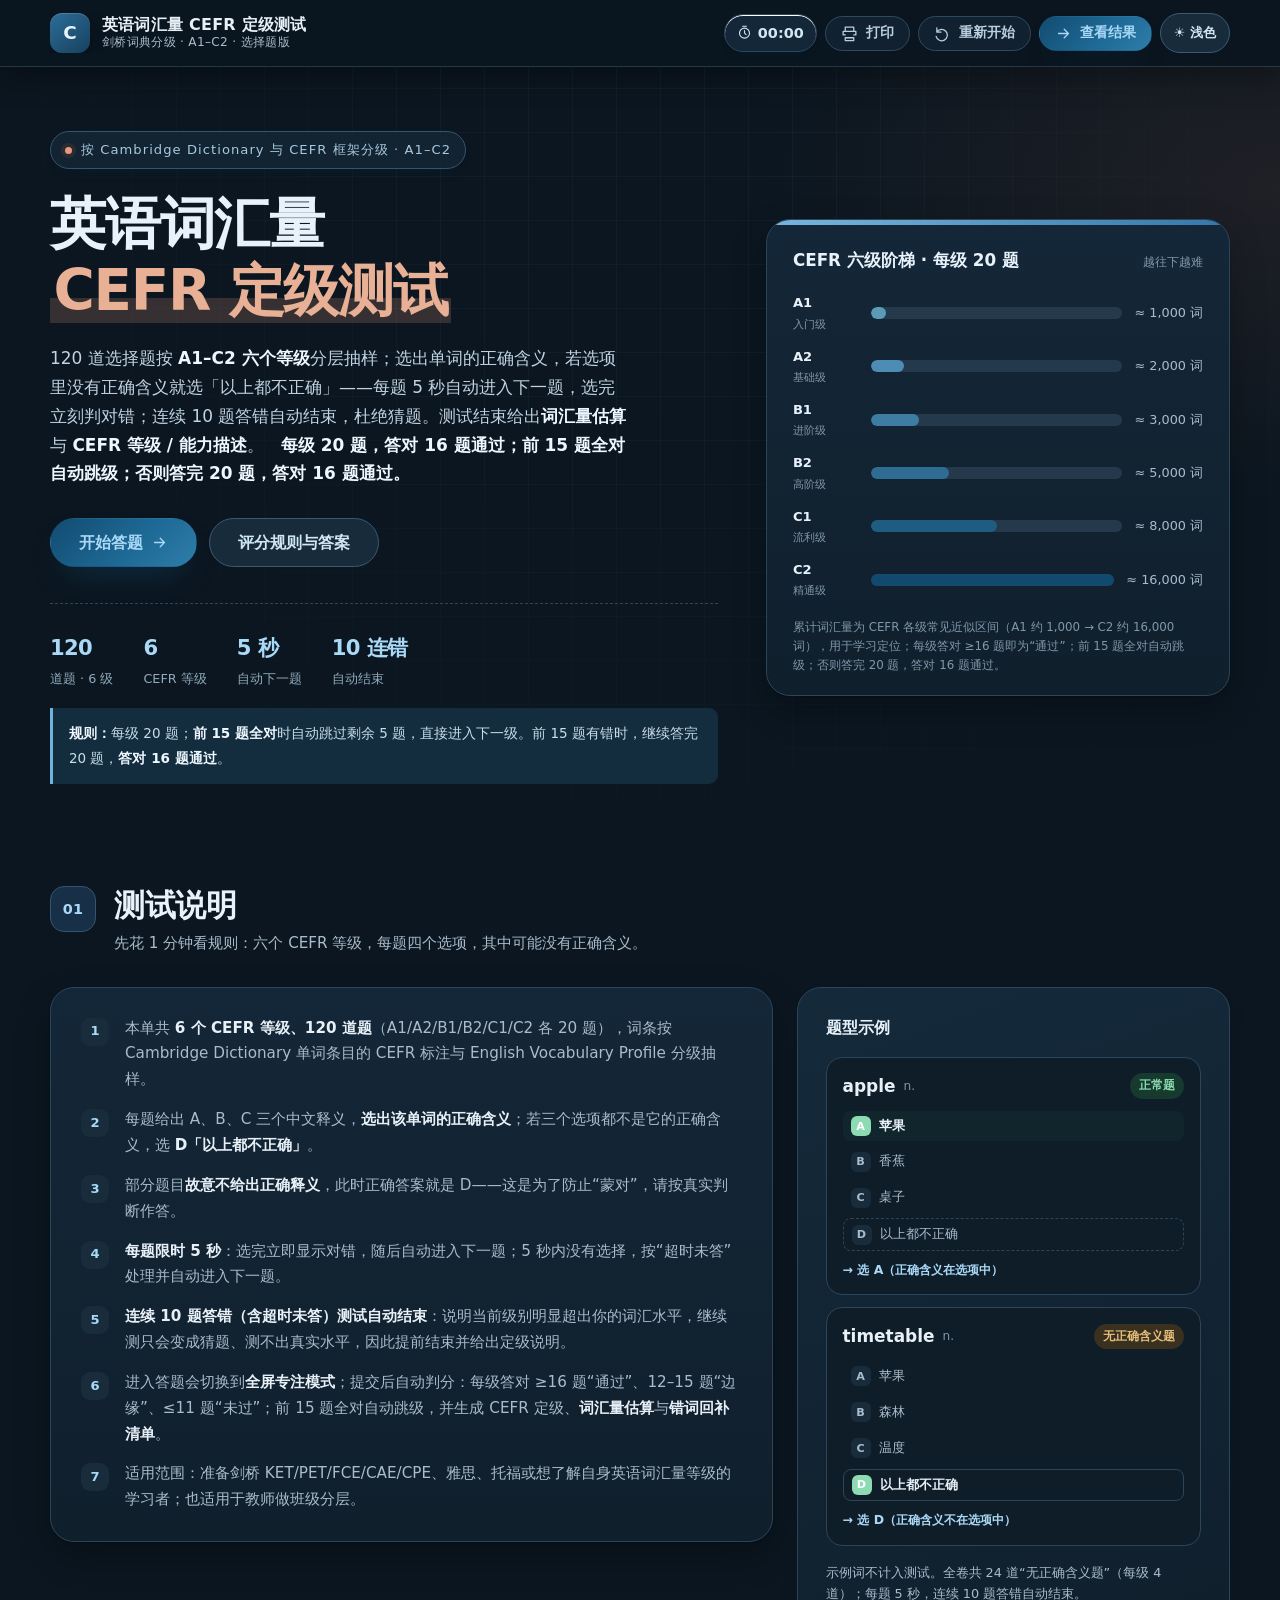
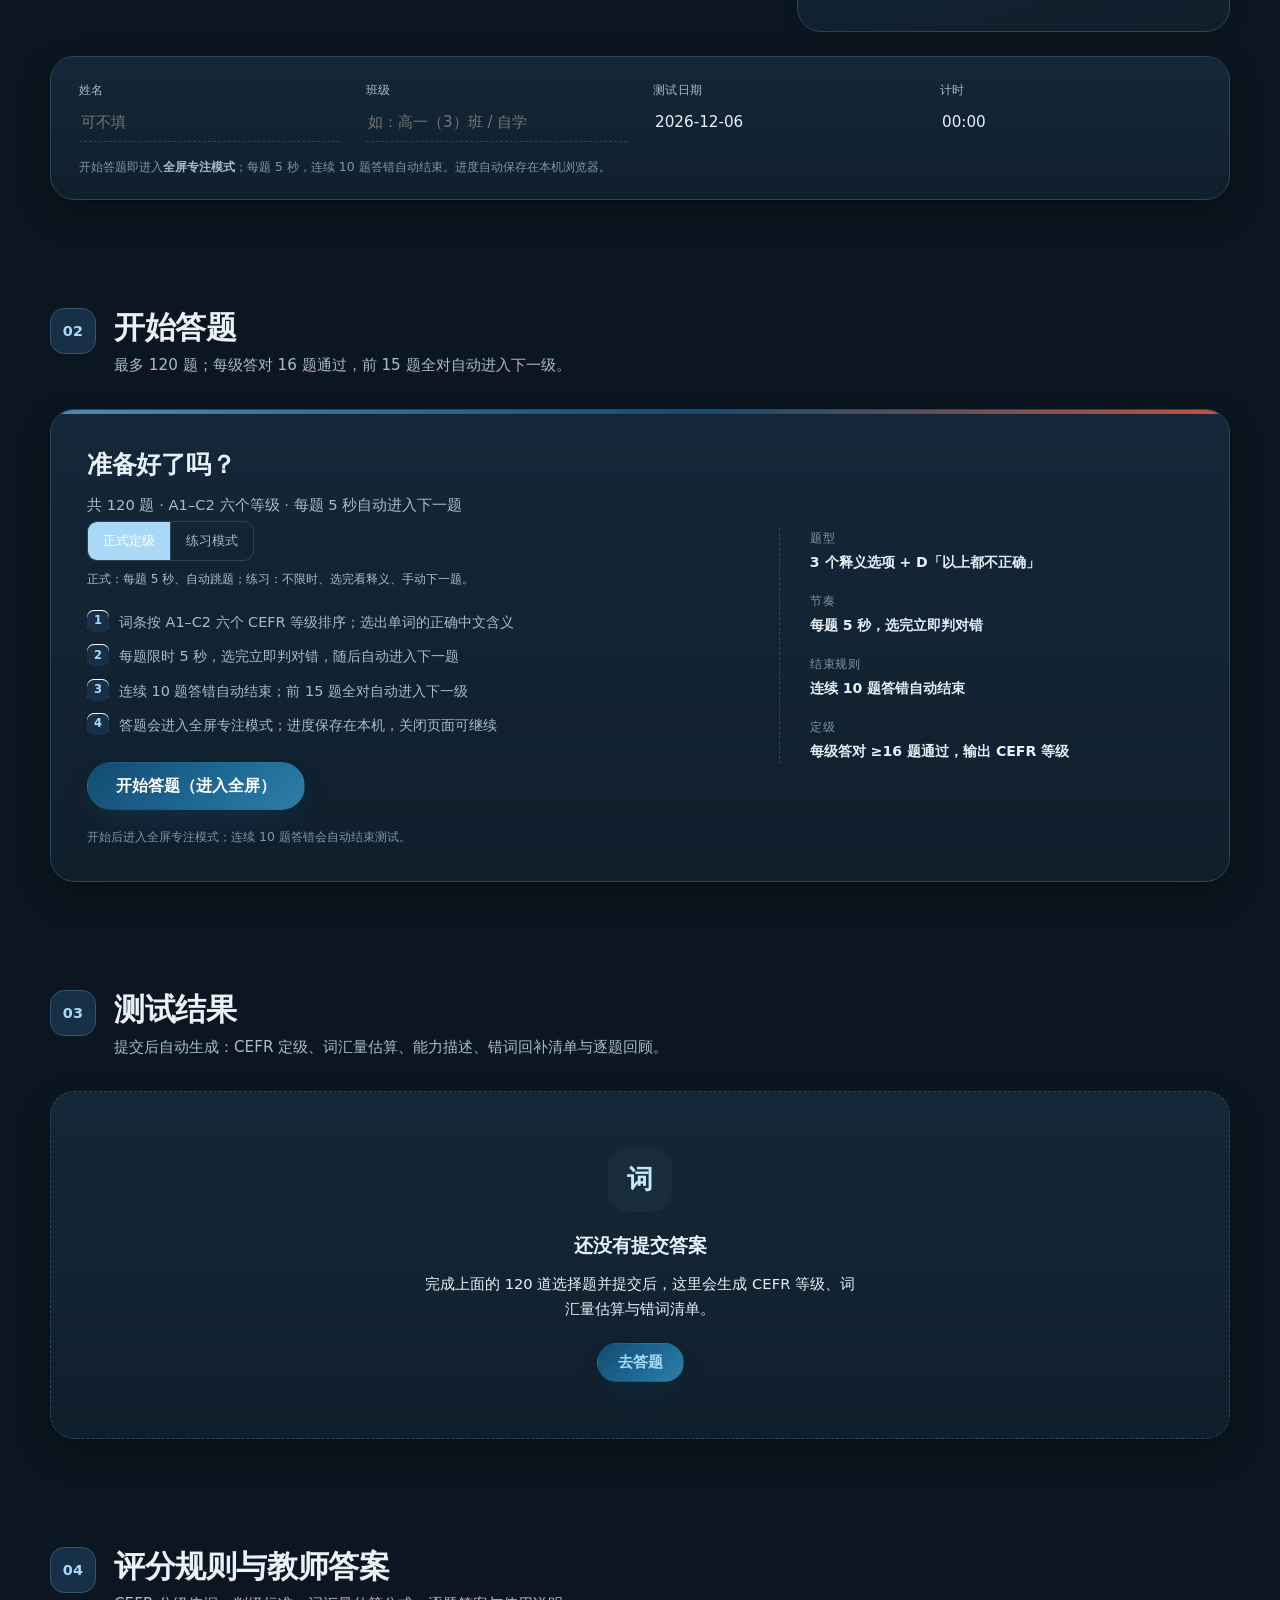
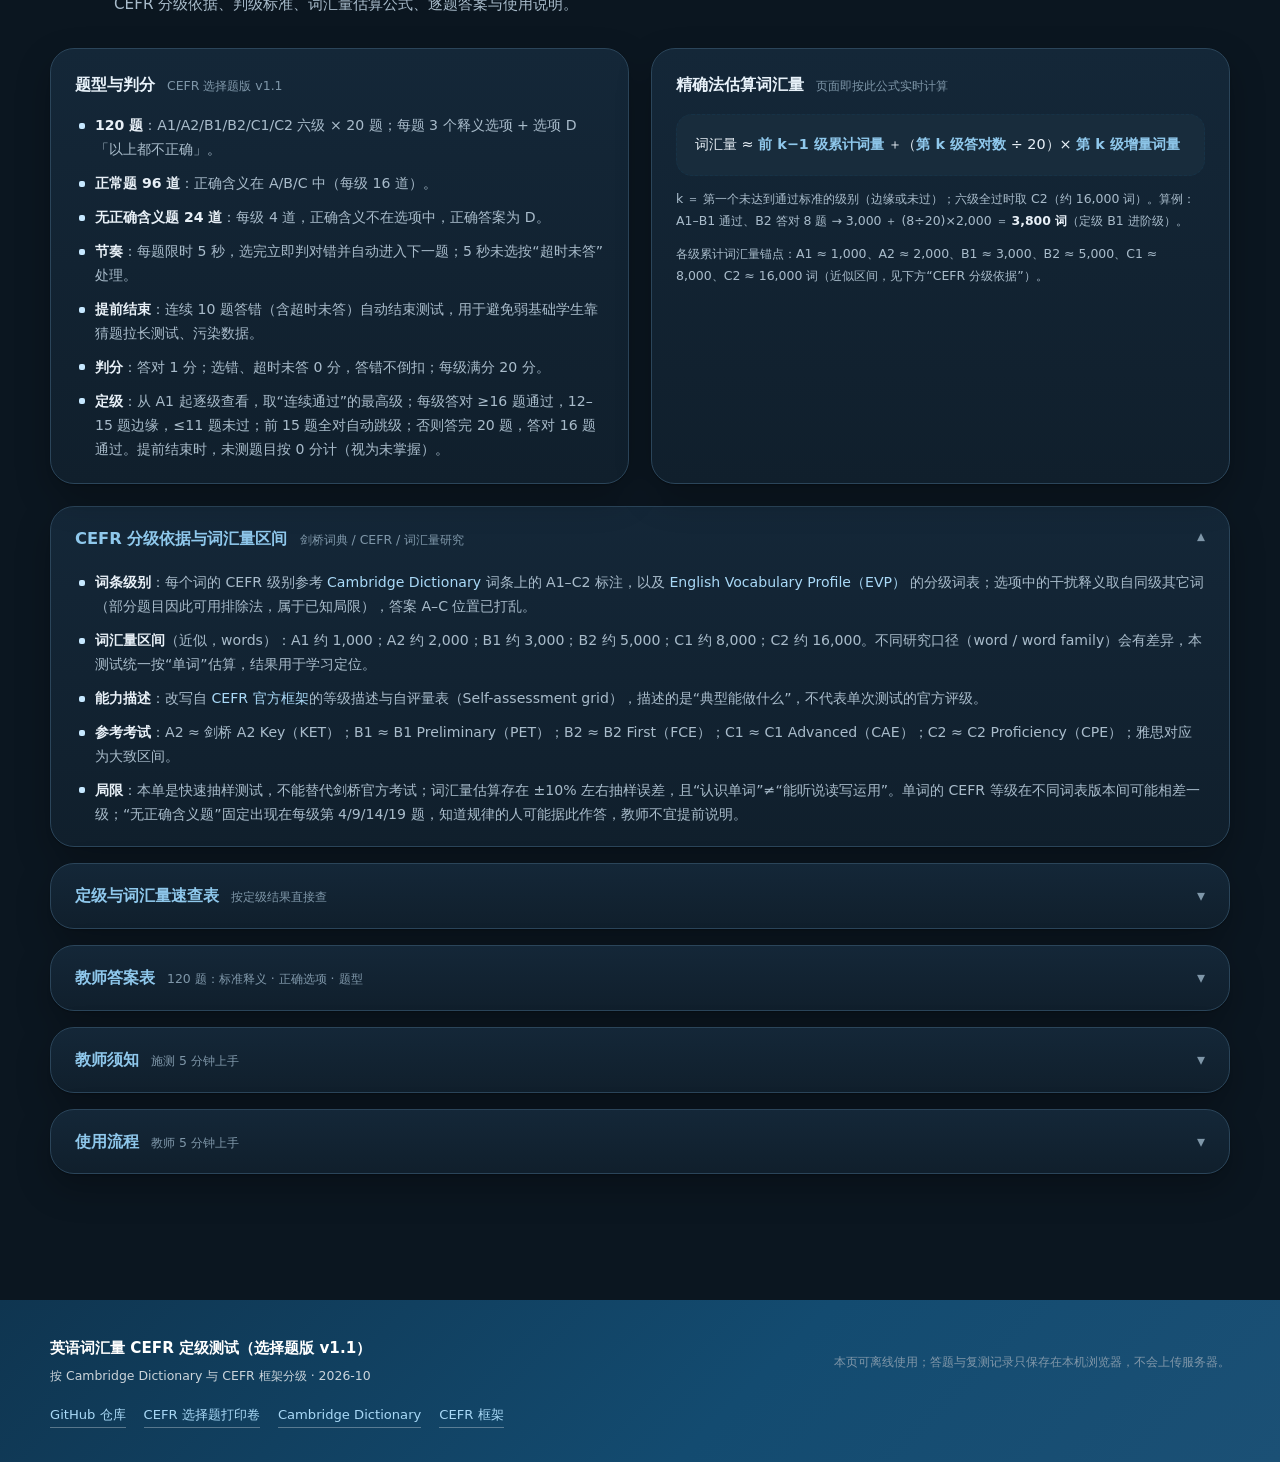
==== commit e85788a9: "site: 词汇测试规则修正（前15全对跳级，否则16题通过）" ====
--- a/index.html
+++ b/index.html
@@ -11,11 +11,13 @@
 <meta property="og:title" content="英语词汇量 CEFR 定级测试（A1–C2）">
 <meta property="og:description" content="120 道选择题按 A1–C2 分级；每级 20 题、答对 16 题通过，前 15 题全对自动跳级；自动估算词汇量并定位 CEFR 等级，生成能力描述与错词清单。">
 <link rel="icon" href="assets/favicon.svg" type="image/svg+xml">
-<link rel="stylesheet" href="assets/style.min.css?v=1">
+<link rel="stylesheet" href="assets/style.min.css?v=4">
 <link rel="stylesheet" href="assets/theme-dark.min.css?v=1">
-<script src="assets/theme-toggle.min.js?v=1"></script>
+<script src="assets/theme-toggle.min.js?v=2"></script>
 <script src="/sw-register.js?v=3" defer></script>
-<link rel="preload" as="script" href="assets/app.min.js?v=1">
+<link rel="preload" as="script" href="assets/app.min.js?v=3">
+<link rel="manifest" href="/cefr-vocab-test/manifest.webmanifest">
+<link rel="apple-touch-icon" href="/icons/icon-192.png">
 </head>
 <body>
 <a class="skip-link" href="#test">跳到答题区</a>
@@ -171,6 +173,11 @@
         <div class="start-main">
           <h3 id="startTitle">准备好了吗？</h3>
           <p class="start-sub" id="startSub">最多 120 题 · 每级 20 题 · 答对 16 题通过 · 前 15 题全对自动跳级</p>
+          <div class="mode-switch" id="modeSwitch" role="group" aria-label="答题模式">
+            <button type="button" class="mode-btn is-on" data-mode="placement" aria-pressed="true">正式定级</button>
+            <button type="button" class="mode-btn" data-mode="practice" aria-pressed="false">练习模式</button>
+          </div>
+          <p class="mode-hint" id="modeHint">正式：每题 5 秒、自动跳题；练习：不限时、选完看释义、手动下一题。</p>
           <ul class="start-points">
             <li><span>1</span>词条按 A1–C2 六个 CEFR 等级排序；选出单词的正确中文含义</li>
             <li><span>2</span>每题限时 5 秒，选完立即判对错，随后自动进入下一题</li>
@@ -330,6 +337,7 @@
             <button class="btn btn-ghost btn-sm" id="btnPrintResult" type="button">打印结果</button>
             <button class="btn btn-ghost btn-sm" id="btnRetake" type="button">重新测试</button>
           </div>
+          <p class="rc-next">下一步：<a href="https://1901151458-prog.github.io/english-materials/">英语资料站 · 按年级补词表</a><span>·</span><a href="https://1901151458-prog.github.io/english-materials/vocab-5-books/">五册词汇总表</a><span>·</span><a href="https://1901151458-prog.github.io/english-materials/sdgs/">SDG 阅读室</a></p>
           <p class="rc-note">词汇量为近似估算（抽样误差约 ±10%），用于学习定位，不等同于剑桥官方考试分数。</p>
         </div>
 
@@ -358,6 +366,7 @@
           <div class="panel-head">
             <h3>错词回补清单</h3>
             <span class="panel-sub">错题与超时题；按 CEFR 级别整理，可直接打印作为回补任务单</span>
+            <button class="btn btn-ghost btn-sm" id="btnExportWrong" type="button">导出错题 CSV</button>
           </div>
           <div class="wrong-list" id="wrongList"></div>
         </div>
@@ -520,6 +529,6 @@
 
 <div class="toast" id="toast" role="status" aria-live="polite"></div>
 
-<script src="assets/app.min.js?v=1"></script>
+<script src="assets/app.min.js?v=3"></script>
 </body>
 </html>
--- a/assets/style.min.css
+++ b/assets/style.min.css
@@ -1 +1 @@
-:root{--brand: #134B70;--brand-2: #1E6A96;--brand-3: #2E7DA8;--accent: #C0553F;--accent-2: #D9765F;--ink: #10222E;--muted: #5B7184;--muted-2: #8BA0B1;--bg: #F2F6FA;--paper: #FFFFFF;--soft: #EEF4F9;--line: #DBE5EE;--line-2: #E9EFF5;--ok: #2F7D5B;--ok-bg: #E7F5EE;--mid: #A9721A;--mid-bg: #FCF3E0;--no: #AE4632;--no-bg: #FBEAE5;--lv1: #4C8CB5;--lv2: #3D7CA3;--lv3: #2E6C94;--lv4: #1F5C82;--lv5: #12496E;--radius-lg: 24px;--radius: 16px;--radius-sm: 10px;--shadow: 0 30px 70px -42px rgba(16, 58, 88, .55);--shadow-sm: 0 14px 32px -22px rgba(16, 58, 88, .38);--font: "Noto Sans SC", "Source Han Sans SC", "PingFang SC", "Hiragino Sans GB", "Microsoft YaHei", system-ui, sans-serif;--font-en: "Inter", "SF Pro Display", "Segoe UI", system-ui, sans-serif;--header-h: 66px}*,*:before,*:after{box-sizing:border-box}html{scroll-behavior:smooth;scroll-padding-top:96px}body{margin:0;overflow-x:hidden;font-family:var(--font);color:var(--ink);background-color:var(--bg);line-height:1.7;-webkit-font-smoothing:antialiased;text-rendering:optimizeLegibility}body:before{content:"";position:fixed;inset:0;z-index:-2;background:radial-gradient(1100px 620px at 8% -8%,rgba(76,140,181,.16),transparent 62%),radial-gradient(900px 520px at 100% 4%,rgba(192,85,63,.1),transparent 60%),radial-gradient(1000px 700px at 50% 108%,rgba(46,125,168,.12),transparent 65%);pointer-events:none}body:after{content:"";position:fixed;inset:0;z-index:-1;background-image:linear-gradient(rgba(19,75,112,.035) 1px,transparent 1px),linear-gradient(90deg,rgba(19,75,112,.035) 1px,transparent 1px);background-size:44px 44px;mask-image:radial-gradient(ellipse at 50% 20%,#000 20%,transparent 78%);pointer-events:none}h1,h2,h3,h4,p,ul,ol{margin:0}ul,ol{padding:0}a{color:var(--brand-2);text-decoration:none}a:hover{color:var(--brand)}button{font:inherit;color:inherit}img,svg{display:block}.wrap{width:min(1180px,calc(100% - 40px));margin-inline:auto;min-width:0}.skip-link{position:fixed;left:16px;top:-60px;z-index:100;background:var(--brand);color:#fff;padding:10px 18px;border-radius:0 0 12px 12px;transition:top .2s}.skip-link:focus{top:0;color:#fff}.btn{display:inline-flex;align-items:center;justify-content:center;gap:8px;padding:11px 20px;border-radius:999px;border:1px solid transparent;font-size:.95rem;font-weight:600;line-height:1;cursor:pointer;transition:transform .16s ease,box-shadow .16s ease,background-color .16s ease,border-color .16s ease,color .16s ease;white-space:nowrap}.btn svg{width:17px;height:17px;fill:none;stroke:currentColor;stroke-width:1.8;stroke-linecap:round;stroke-linejoin:round}.btn:hover{transform:translateY(-1px)}.btn:active{transform:translateY(0)}.btn:focus-visible{outline:3px solid rgba(76,140,181,.45);outline-offset:2px}.btn-primary{background:linear-gradient(135deg,var(--brand),var(--brand-3));color:#fff;box-shadow:0 14px 30px -14px #134b70b3}.btn-primary:hover{color:#fff;box-shadow:0 18px 36px -14px #134b70cc}.btn-line{background:#fff;border-color:var(--brand-3);color:var(--brand)}.btn-line:hover{background:var(--soft);color:var(--brand)}.btn-ghost{background:#ffffffb3;border-color:var(--line);color:var(--muted)}.btn-ghost:hover{border-color:var(--brand-3);color:var(--brand);background:#fff}.btn-sm{padding:8px 15px;font-size:.86rem}.btn-xs{padding:5px 11px;font-size:.78rem}.btn-lg{padding:15px 28px;font-size:1.02rem}.btn-block{width:100%}.site-header{position:sticky;top:0;z-index:60;background:#ffffffd1;backdrop-filter:blur(14px) saturate(1.4);-webkit-backdrop-filter:blur(14px) saturate(1.4);border-bottom:1px solid rgba(19,75,112,.1)}.header-inner{height:var(--header-h);display:flex;align-items:center;justify-content:space-between;gap:20px}.brand{display:flex;align-items:center;gap:12px;color:var(--ink);min-width:0;flex:1 1 auto;overflow:hidden}.brand:hover{color:var(--ink)}.brand-mark{width:40px;height:40px;flex:none;display:grid;place-items:center;border-radius:12px;background:linear-gradient(140deg,var(--brand),var(--brand-3));color:#fff;font-weight:700;font-size:1.15rem;box-shadow:0 10px 22px -12px #134b70e6}.brand-text{display:flex;flex-direction:column;line-height:1.25;min-width:0;overflow:hidden}.brand-text strong{font-size:1rem;letter-spacing:.2px;white-space:nowrap;overflow:hidden;text-overflow:ellipsis}.brand-text small{color:var(--muted);font-size:.76rem;letter-spacing:.3px}.header-actions{display:flex;align-items:center;gap:8px;flex:none}.timer{display:inline-flex;align-items:center;gap:6px;padding:6px 12px;border-radius:999px;background:var(--soft);color:var(--brand);font-family:var(--font-en);font-variant-numeric:tabular-nums;font-size:.9rem;font-weight:600}.timer svg{width:15px;height:15px;fill:none;stroke:currentColor;stroke-width:1.8;stroke-linecap:round}.timer.is-warn{background:var(--mid-bg);color:var(--mid)}.timer.is-over{background:var(--no-bg);color:var(--no)}.hero{padding:64px 0 48px}.hero-grid{display:grid;grid-template-columns:minmax(0,1.18fr) minmax(0,.82fr);gap:48px;align-items:center}.eyebrow{display:inline-flex;align-items:center;gap:9px;font-size:.82rem;letter-spacing:.08em;color:var(--brand-2);background:#ffffffbf;border:1px solid rgba(19,75,112,.12);padding:7px 14px;border-radius:999px;margin-bottom:22px}.eyebrow .dot{width:7px;height:7px;border-radius:50%;background:var(--accent);box-shadow:0 0 0 4px #c0553f26}.hero h1{font-size:clamp(2.35rem,4.4vw,3.7rem);line-height:1.18;letter-spacing:-1px;font-weight:800;color:var(--brand)}.hero h1 em{font-style:normal;color:var(--accent);background:linear-gradient(transparent 62%,#c0553f29 62%);padding:0 .06em}.lede{margin-top:20px;max-width:34em;font-size:1.06rem;color:var(--muted)}.lede strong{color:var(--ink)}.hero-actions{display:flex;flex-wrap:wrap;gap:12px;margin-top:30px}.hero-facts{display:flex;flex-wrap:wrap;gap:12px 30px;margin-top:36px;padding-top:26px;border-top:1px dashed rgba(19,75,112,.18);list-style:none}.hero-facts li{display:flex;flex-direction:column;gap:2px}.hero-facts strong{font-family:var(--font-en);font-size:1.32rem;color:var(--brand);letter-spacing:-.02em}.hero-facts span{font-size:.8rem;color:var(--muted)}.ladder-card{background:var(--paper);border:1px solid rgba(19,75,112,.1);border-radius:var(--radius-lg);padding:26px 26px 20px;box-shadow:var(--shadow);position:relative;overflow:hidden}.ladder-card:before{content:"";position:absolute;inset:0 0 auto;height:5px;background:linear-gradient(90deg,var(--lv1),var(--lv5))}.ladder-head{display:flex;align-items:baseline;justify-content:space-between;margin-bottom:18px}.ladder-title{font-weight:700;color:var(--brand);font-size:1.05rem}.ladder-sub{font-size:.78rem;color:var(--muted-2)}.ladder{list-style:none;display:grid;gap:12px}.ladder-row{display:grid;grid-template-columns:66px 1fr auto;align-items:center;gap:12px}.ladder-row .lv-name{font-size:.82rem;font-weight:700;color:var(--brand)}.ladder-row .lv-name small{display:block;font-weight:500;font-size:.7rem;color:var(--muted-2)}.ladder-bar{height:12px;border-radius:999px;background:var(--line-2);overflow:hidden}.ladder-bar i{display:block;height:100%;border-radius:inherit}.ladder-row .lv-cum{font-family:var(--font-en);font-variant-numeric:tabular-nums;font-size:.8rem;color:var(--muted);min-width:52px;text-align:right}.ladder-note{margin-top:18px;font-size:.74rem;color:var(--muted-2);line-height:1.6}.section{padding:54px 0}.section-head{display:flex;align-items:flex-start;gap:18px;margin-bottom:30px}.kicker{flex:none;width:46px;height:46px;display:grid;place-items:center;border-radius:14px;border:1px solid rgba(19,75,112,.18);background:#ffffffb3;color:var(--brand-2);font-family:var(--font-en);font-weight:700;font-size:.9rem;letter-spacing:.02em}.section-head h2{font-size:clamp(1.5rem,2.4vw,2rem);font-weight:800;color:var(--brand);letter-spacing:-.4px;line-height:1.3}.section-head p{margin-top:5px;color:var(--muted);font-size:.95rem}.rules-grid{display:grid;grid-template-columns:minmax(0,1.5fr) minmax(0,.9fr);gap:24px;align-items:start}.rules{list-style:none;counter-reset:rule;display:grid;gap:14px;background:var(--paper);border:1px solid rgba(19,75,112,.1);border-radius:var(--radius-lg);padding:28px 30px;box-shadow:var(--shadow-sm)}.rules li{position:relative;counter-increment:rule;padding-left:44px;color:var(--muted);font-size:.95rem}.rules li strong{color:var(--ink)}.rules li:before{content:counter(rule);position:absolute;left:0;top:2px;width:28px;height:28px;display:grid;place-items:center;border-radius:9px;background:var(--soft);color:var(--brand-2);font-family:var(--font-en);font-weight:700;font-size:.82rem}.example-card{background:linear-gradient(160deg,#fff,var(--soft));border:1px solid rgba(19,75,112,.1);border-radius:var(--radius-lg);padding:26px 28px;box-shadow:var(--shadow-sm)}.example-card h3{font-size:1rem;color:var(--brand);margin-bottom:16px}.example-row{display:flex;align-items:center;justify-content:space-between;gap:12px;padding:10px 0;border-bottom:1px dashed var(--line)}.example-row:last-of-type{border-bottom:0}.example-word{display:inline-flex;align-items:center;gap:9px;font-family:var(--font-en);font-weight:600;color:var(--ink);padding:6px 12px;border-radius:10px;background:#fff;border:1px solid var(--line);font-size:.92rem}.example-word.is-on{border-color:var(--lv3);background:#2e6c9414}.example-word .num{color:var(--muted-2);font-size:.72rem;font-weight:500}.example-box{width:17px;height:17px;border:1.5px solid var(--muted-2);border-radius:5px;position:relative;flex:none}.example-word.is-on .example-box{background:var(--brand-3);border-color:var(--brand-3)}.example-word.is-on .example-box:after{content:"";position:absolute;left:5px;top:1px;width:5px;height:10px;border:solid #fff;border-width:0 2px 2px 0;transform:rotate(42deg)}.example-tag{font-size:.8rem;padding:4px 10px;border-radius:999px;white-space:nowrap}.example-tag.ok{background:var(--ok-bg);color:var(--ok)}.example-tag.no{background:var(--no-bg);color:var(--no)}.example-note{margin-top:16px;font-size:.8rem;color:var(--muted);line-height:1.7}.profile-card{margin-top:24px;background:var(--paper);border:1px solid rgba(19,75,112,.1);border-radius:var(--radius-lg);padding:22px 28px;box-shadow:var(--shadow-sm)}.profile-fields{display:grid;grid-template-columns:repeat(4,minmax(0,1fr));gap:18px 26px}.field{display:flex;flex-direction:column;gap:5px}.field span{font-size:.78rem;color:var(--muted);letter-spacing:.04em}.field input{font:inherit;font-size:.95rem;color:var(--ink);background:transparent;border:0;border-bottom:1.5px dashed var(--line);padding:5px 2px;outline:none;transition:border-color .16s}.field input:focus{border-color:var(--brand-3)}.field-static output{font-size:.95rem;color:var(--ink);border-bottom:1.5px solid transparent;padding:5px 2px;font-variant-numeric:tabular-nums}.profile-hint{margin-top:14px;font-size:.78rem;color:var(--muted-2)}.profile-hint strong{color:var(--muted)}.test-toolbar{position:sticky;top:calc(var(--header-h) + 8px);z-index:30;display:flex;align-items:center;justify-content:space-between;gap:18px;background:#ffffffdb;backdrop-filter:blur(12px);-webkit-backdrop-filter:blur(12px);border:1px solid rgba(19,75,112,.1);border-radius:18px;padding:12px 20px;margin-bottom:22px;box-shadow:var(--shadow-sm)}.global-progress{display:flex;align-items:baseline;gap:8px;flex:1;min-width:0}.gp-label{font-size:.82rem;color:var(--muted)}.global-progress strong{font-family:var(--font-en);font-size:1.35rem;color:var(--brand);line-height:1}.gp-total{font-family:var(--font-en);color:var(--muted-2);font-size:.9rem}.gp-bar{flex:1;min-width:60px;height:8px;border-radius:999px;background:var(--line-2);overflow:hidden;margin-left:6px}.gp-bar i{display:block;height:100%;width:0;border-radius:inherit;background:linear-gradient(90deg,var(--brand-3),var(--brand));transition:width .3s ease}.toolbar-actions{display:flex;gap:8px;flex:none}.test-layout{display:grid;grid-template-columns:minmax(0,1fr) 318px;gap:24px;align-items:start}.levels{display:grid;gap:18px;min-width:0}.level-card{background:var(--paper);border:1px solid rgba(19,75,112,.1);border-radius:var(--radius-lg);padding:20px 22px 16px;box-shadow:var(--shadow-sm);position:relative;overflow:hidden;scroll-margin-top:130px}.level-card:before{content:"";position:absolute;inset:0 auto 0 0;width:5px;background:var(--lv, var(--brand))}.level-head{display:flex;flex-wrap:wrap;align-items:center;gap:10px 14px;margin-bottom:6px}.level-title{display:flex;align-items:center;gap:10px;flex:1;min-width:0}.level-badge{font-family:var(--font-en);font-size:.72rem;font-weight:700;letter-spacing:.06em;color:#fff;background:var(--lv, var(--brand));padding:4px 9px;border-radius:7px}.level-title h3{font-size:1.08rem;color:var(--ink);font-weight:700}.level-book{font-size:.78rem;color:var(--muted-2)}.level-status{font-size:.74rem;font-weight:700;padding:4px 10px;border-radius:999px;background:var(--soft);color:var(--muted);white-space:nowrap}.level-status.is-pass{background:var(--ok-bg);color:var(--ok)}.level-status.is-edge{background:var(--mid-bg);color:var(--mid)}.level-status.is-fail{background:var(--no-bg);color:var(--no)}.level-progress{display:flex;align-items:center;gap:10px;margin:8px 0 12px}.level-progress .lp-count{font-family:var(--font-en);font-size:.8rem;color:var(--muted);font-variant-numeric:tabular-nums;min-width:44px}.level-progress .lp-count b{color:var(--lv, var(--brand));font-size:.95rem}.level-progress .lp-bar{flex:1;height:6px;border-radius:999px;background:var(--line-2);overflow:hidden}.level-progress .lp-bar i{display:block;height:100%;width:0;border-radius:inherit;background:var(--lv, var(--brand));transition:width .25s ease}.level-progress .lp-target{font-size:.72rem;color:var(--muted-2);white-space:nowrap}.word-grid{display:grid;grid-template-columns:repeat(4,minmax(0,1fr));gap:8px}.word{display:grid;grid-template-columns:auto auto minmax(0,1fr);align-items:center;gap:8px;padding:9px 10px;background:#fff;border:1px solid var(--line);border-radius:11px;cursor:pointer;text-align:left;transition:background-color .14s ease,border-color .14s ease,transform .14s ease,box-shadow .14s ease;min-width:0}.word:hover{border-color:var(--lv, var(--brand-3));background:#2e7da80a;transform:translateY(-1px)}.word:focus-visible{outline:3px solid rgba(76,140,181,.4);outline-offset:1px}.word .box{width:18px;height:18px;flex:none;border:1.5px solid #A9BCCA;border-radius:5px;background:#fff;position:relative;transition:background-color .14s ease,border-color .14s ease}.word .num{font-family:var(--font-en);font-size:.7rem;color:var(--muted-2);min-width:1.35em;text-align:right;font-variant-numeric:tabular-nums}.word .w{font-family:var(--font-en);font-size:.95rem;font-weight:600;color:var(--ink);overflow:hidden;text-overflow:ellipsis;white-space:nowrap;letter-spacing:-.1px}.word[aria-pressed=true]{border-color:var(--lv, var(--brand));background:#2e7da80f;background:color-mix(in srgb,var(--lv, var(--brand)) 9%,#fff)}.word .meaning{display:none;grid-column:1 / -1;font-family:var(--font);font-size:.72rem;font-weight:400;color:var(--muted);line-height:1.4;padding-left:26px;white-space:normal}body.show-answers .word .meaning{display:block}body.show-answers .word{padding-bottom:7px}.word[aria-pressed=true] .box{background:var(--lv, var(--brand));border-color:var(--lv, var(--brand))}.word[aria-pressed=true] .box:after{content:"";position:absolute;left:5px;top:1px;width:5px;height:10px;border:solid #fff;border-width:0 2px 2px 0;transform:rotate(42deg)}.word[aria-pressed=true] .w{color:var(--brand)}.word.is-answer .w:after{content:" \b7  " attr(data-meaning);font-family:var(--font);font-weight:400;font-size:.78rem;color:var(--muted)}.level-foot{display:flex;justify-content:space-between;align-items:center;gap:12px;margin-top:12px}.level-foot span{font-size:.76rem;color:var(--muted-2)}.level-foot b{color:var(--lv, var(--brand));font-family:var(--font-en)}.live-panel{position:relative;min-width:0}.live-sticky{position:sticky;top:calc(var(--header-h) + 90px);background:var(--paper);border:1px solid rgba(19,75,112,.1);border-radius:var(--radius-lg);box-shadow:var(--shadow);padding:24px 24px 20px;overflow:hidden}.live-sticky:before{content:"";position:absolute;inset:0 0 auto;height:5px;background:linear-gradient(90deg,var(--lv1),var(--lv5))}.ring-wrap{position:relative;width:132px;height:132px;margin:4px auto 10px}.ring{width:100%;height:100%;transform:rotate(-90deg)}.ring-bg{fill:none;stroke:var(--line-2);stroke-width:10}.ring-fg{fill:none;stroke:url(#ringGrad);stroke:var(--brand-3);stroke-width:10;stroke-linecap:round;stroke-dasharray:326.7;stroke-dashoffset:326.7;transition:stroke-dashoffset .4s ease,stroke .3s ease}.ring-text{position:absolute;inset:0;display:grid;place-content:center;text-align:center;line-height:1.2}.ring-text strong{font-family:var(--font-en);font-size:1.9rem;color:var(--brand)}.ring-text span{font-size:.72rem;color:var(--muted-2)}.live-verdict{text-align:center;padding:4px 0 14px;border-bottom:1px dashed var(--line)}.live-label{display:block;font-size:.74rem;color:var(--muted-2);letter-spacing:.08em}.live-level{display:block;font-size:1.16rem;color:var(--brand);margin:4px 0 3px;letter-spacing:-.2px}.live-estimate{display:block;font-size:.8rem;color:var(--muted)}.live-levels{list-style:none;display:grid;gap:9px;padding:14px 0}.live-levels li{display:grid;grid-template-columns:34px 1fr auto;align-items:center;gap:9px}.ll-name{font-size:.74rem;font-weight:700;color:var(--lv, var(--brand))}.ll-bar{height:6px;border-radius:999px;background:var(--line-2);overflow:hidden}.ll-bar i{display:block;height:100%;width:0;background:var(--lv, var(--brand));border-radius:inherit;transition:width .25s ease}.ll-count{font-family:var(--font-en);font-size:.76rem;color:var(--muted);min-width:32px;text-align:right;font-variant-numeric:tabular-nums}.live-actions{display:grid;gap:8px}.result-empty{background:var(--paper);border:1px dashed rgba(19,75,112,.25);border-radius:var(--radius-lg);padding:56px 24px;text-align:center;color:var(--muted)}.empty-icon{width:64px;height:64px;margin:0 auto 18px;display:grid;place-items:center;border-radius:20px;background:var(--soft);color:var(--brand-3);font-size:1.6rem;font-weight:700}.result-empty h3{color:var(--brand);font-size:1.2rem;margin-bottom:8px}.result-empty p{max-width:30em;margin:0 auto 22px;font-size:.92rem}.result-body{display:grid;gap:22px;min-width:0}.result-body>*{min-width:0}.result-grid>*{min-width:0}.result-card{background:var(--paper);border:1px solid rgba(19,75,112,.1);border-radius:var(--radius-lg);box-shadow:var(--shadow);padding:30px 32px 24px;position:relative;overflow:hidden}.result-card:before{content:"";position:absolute;inset:0 0 auto;height:6px;background:linear-gradient(90deg,var(--lv1),var(--lv5),var(--accent))}.rc-head{display:flex;align-items:flex-start;justify-content:space-between;gap:20px}.rc-kicker{font-size:.76rem;letter-spacing:.14em;color:var(--muted-2);text-transform:uppercase}.rc-head h3{font-size:clamp(1.7rem,3vw,2.3rem);color:var(--brand);letter-spacing:-.5px;margin:6px 0 4px}.rc-sub{color:var(--muted);font-size:.9rem}.rc-badge{flex:none;padding:7px 16px;border-radius:999px;font-size:.82rem;font-weight:700;background:var(--ok-bg);color:var(--ok)}.rc-badge.is-edge{background:var(--mid-bg);color:var(--mid)}.rc-badge.is-below{background:var(--no-bg);color:var(--no)}.rc-stats{display:grid;grid-template-columns:repeat(4,minmax(0,1fr));gap:14px;margin:24px 0 20px}.rc-stat{background:var(--soft);border-radius:var(--radius);padding:14px 16px;border:1px solid transparent}.rc-stat>span{display:block;font-size:.74rem;color:var(--muted);margin-bottom:4px}.rc-stat>strong{display:block;font-size:1.02rem;color:var(--brand);letter-spacing:-.2px}.rc-stat>small{display:block;font-size:.72rem;color:var(--muted-2);margin-top:3px}.rc-advice{background:linear-gradient(150deg,#2e7da814,#c0553f0d);border-radius:var(--radius);padding:18px 20px}.rc-advice h4{font-size:.84rem;color:var(--brand-2);letter-spacing:.06em;margin-bottom:6px}.rc-advice p{font-size:.94rem;color:var(--ink)}.rc-goal{margin-top:6px!important;font-size:.8rem!important;color:var(--muted)!important}.rc-actions{display:flex;flex-wrap:wrap;gap:8px;margin-top:20px}.rc-note{margin-top:16px;font-size:.74rem;color:var(--muted-2)}.result-grid{display:grid;grid-template-columns:minmax(0,1.1fr) minmax(0,.9fr);gap:22px}.panel{min-width:0;background:var(--paper);border:1px solid rgba(19,75,112,.1);border-radius:var(--radius-lg);box-shadow:var(--shadow-sm);padding:22px 24px}.panel-head{display:flex;flex-wrap:wrap;align-items:baseline;gap:6px 12px;margin-bottom:16px}.panel-head h3{font-size:1.02rem;color:var(--brand);font-weight:700}.panel-sub{font-size:.78rem;color:var(--muted-2)}.panel-head .btn{margin-left:auto}.panel-note{font-size:.78rem;color:var(--muted);margin-top:12px;line-height:1.75}.panel-note strong{color:var(--ink)}.dist-grid{display:grid;gap:7px}.dist-row{display:grid;grid-template-columns:34px 1fr;align-items:center;gap:8px}.dist-row .dr-label{font-family:var(--font-en);font-size:.74rem;font-weight:700;color:var(--lv, var(--brand))}.dist-cells{display:grid;grid-template-columns:repeat(20,1fr);gap:3px}.dist-cell{aspect-ratio:1;border-radius:3px;background:var(--soft);border:1px solid var(--line-2);transition:background-color .2s ease}.dist-cell.is-on{background:var(--lv, var(--brand));border-color:var(--lv, var(--brand))}.dist-cell.is-sep{margin-left:2px}.dist-legend{display:flex;flex-wrap:wrap;gap:8px 18px;list-style:none;margin-top:16px;font-size:.76rem;color:var(--muted)}.dist-legend li{display:flex;align-items:center;gap:6px}.dist-legend .chip{width:12px;height:12px;border-radius:4px;background:var(--lv, var(--brand))}.ruler{margin:4px 0 0}.ruler svg{width:100%;height:auto;display:block}.ruler-caption{display:flex;justify-content:space-between;font-size:.72rem;color:var(--muted-2);margin-top:4px}.spot-list{display:grid;gap:12px}.spot-item{display:flex;flex-wrap:wrap;align-items:center;gap:8px 10px;padding:12px 14px;border-radius:var(--radius);background:var(--soft);border-left:4px solid var(--lv, var(--brand))}.spot-item .spot-level{font-size:.78rem;font-weight:700;color:var(--lv, var(--brand));min-width:88px}.spot-word{font-family:var(--font-en);font-weight:600;font-size:.92rem;background:#fff;border:1px solid var(--line);border-radius:8px;padding:4px 10px;color:var(--ink)}.table-wrap{overflow-x:auto;border-radius:var(--radius);border:1px solid var(--line-2);max-width:100%;min-width:0}.table-wrap .table{display:block}.table{width:100%;border-collapse:collapse;font-size:.82rem;min-width:640px}.table th,.table td{padding:10px 12px;text-align:left;vertical-align:top;border-bottom:1px solid var(--line-2)}.table thead th{background:var(--soft);color:var(--brand);font-weight:700;font-size:.76rem;letter-spacing:.04em;white-space:nowrap}.table tbody tr:last-child td{border-bottom:0}.table tbody tr:hover{background:#2e7da808}.judge-table{min-width:0}.judge-table .ok{color:var(--ok)}.judge-table .mid{color:var(--mid)}.judge-table .no{color:var(--no)}.level-table{min-width:880px}.level-table td:first-child{font-weight:700;color:var(--brand);white-space:nowrap}.level-table td:nth-child(2),.level-table td:nth-child(3),.level-table td:nth-child(5){white-space:nowrap}.level-table tr.is-current{background:#c0553f0f;box-shadow:inset 3px 0 0 var(--accent)}.level-table tr.is-current td:first-child{color:var(--accent)}.history-table td{font-variant-numeric:tabular-nums}.history-table .empty td{color:var(--muted-2)}.range-table td:nth-child(1){font-weight:700;color:var(--brand);white-space:nowrap}.range-table td:nth-child(3){font-family:var(--font-en);font-variant-numeric:tabular-nums;white-space:nowrap}.range-table tr.is-current{background:#c0553f0f;box-shadow:inset 3px 0 0 var(--accent)}.section-teacher{padding-bottom:80px}.teacher-grid{display:grid;grid-template-columns:repeat(2,minmax(0,1fr));gap:22px;margin-bottom:22px}.formula{background:var(--soft);border:1px dashed rgba(19,75,112,.22);border-radius:var(--radius);padding:16px 18px;font-size:.9rem;color:var(--ink);line-height:1.9}.formula em{font-style:normal;color:var(--brand);font-weight:700}.collapsible{margin-bottom:16px;padding:0;overflow:hidden}.collapsible>summary{list-style:none;cursor:pointer;padding:18px 24px;display:flex;align-items:baseline;gap:12px;transition:background-color .16s ease}.collapsible>summary::-webkit-details-marker{display:none}.collapsible>summary:hover{background:#2e7da80a}.collapsible>summary span{font-weight:700;color:var(--brand);font-size:1.02rem}.collapsible>summary small{font-size:.78rem;color:var(--muted-2)}.collapsible>summary:after{content:"\25be";margin-left:auto;color:var(--muted-2);transition:transform .2s ease}.collapsible[open]>summary:after{transform:rotate(180deg)}.collapsible>:not(summary){padding:0 24px 20px}.bullets{list-style:none;display:grid;gap:10px;font-size:.88rem;color:var(--muted)}.bullets li{position:relative;padding-left:20px}.bullets li:before{content:"";position:absolute;left:4px;top:.62em;width:6px;height:6px;border-radius:2px;background:var(--brand-3)}.bullets strong{color:var(--ink)}.steps{list-style:none;counter-reset:step;display:grid;gap:10px;font-size:.88rem;color:var(--muted)}.steps li{counter-increment:step;position:relative;padding-left:34px}.steps li:before{content:counter(step);position:absolute;left:0;top:0;width:22px;height:22px;border-radius:7px;background:var(--soft);color:var(--brand-2);font-family:var(--font-en);font-size:.74rem;font-weight:700;display:grid;place-items:center}.steps strong{color:var(--ink)}.answer-block{margin-bottom:18px}.answer-block h4{display:flex;align-items:center;gap:8px;font-size:.9rem;color:var(--brand);margin-bottom:10px}.answer-block h4 i{width:10px;height:10px;border-radius:3px;background:var(--lv, var(--brand));display:inline-block}.answer-grid{display:grid;grid-template-columns:repeat(2,minmax(0,1fr));gap:4px 18px}.answer-item{display:grid;grid-template-columns:26px minmax(0,1fr) auto;gap:8px;align-items:baseline;padding:5px 6px;border-radius:8px;font-size:.84rem}.answer-item:nth-child(4n+1),.answer-item:nth-child(4n+2){background:#2e7da808}.answer-item .ai-num{font-family:var(--font-en);font-size:.72rem;color:var(--muted-2);text-align:right}.answer-item .ai-w{font-family:var(--font-en);font-weight:600;color:var(--ink)}.answer-item .ai-p{font-style:italic;font-size:.74rem;color:var(--muted-2)}.answer-item .ai-m{color:var(--muted);font-size:.82rem}.site-footer{background:var(--brand);color:#ffffffc7;padding:34px 0;margin-top:30px}.footer-grid{display:flex;flex-wrap:wrap;align-items:center;justify-content:space-between;gap:18px}.site-footer strong{color:#fff;font-size:.95rem}.site-footer p{font-size:.78rem;margin-top:3px}.footer-note{max-width:34em}.footer-links{display:flex;flex-wrap:wrap;gap:8px 18px}.footer-links a{color:#ffffffd1;font-size:.82rem;border-bottom:1px solid rgba(255,255,255,.25)}.footer-links a:hover{color:#fff;border-color:#fff}.mini-bar{display:none;position:fixed;left:12px;right:12px;bottom:12px;z-index:50;background:#fffffff2;backdrop-filter:blur(12px);border:1px solid rgba(19,75,112,.14);border-radius:16px;padding:10px 14px;box-shadow:0 20px 40px -20px #103a5880;align-items:center;justify-content:space-between;gap:12px}.mini-info{display:flex;flex-direction:column;line-height:1.3;font-size:.8rem;color:var(--muted)}.mini-info strong{color:var(--brand);font-family:var(--font-en);font-size:.95rem}.mini-level{color:var(--brand-2);font-weight:700;font-size:.8rem}.toast{position:fixed;left:50%;bottom:26px;transform:translate(-50%,20px);z-index:90;background:#10222ef0;color:#fff;font-size:.86rem;padding:11px 20px;border-radius:999px;opacity:0;pointer-events:none;transition:opacity .22s ease,transform .22s ease;max-width:min(92vw,520px);text-align:center}.toast.is-show{opacity:1;transform:translate(-50%)}@media(max-width:1080px){.test-layout{grid-template-columns:minmax(0,1fr) 290px}.word-grid{grid-template-columns:repeat(4,minmax(0,1fr))}.hero-grid{gap:34px}.ladder-card{padding:22px 22px 16px}}@media(max-width:900px){.hero{padding:42px 0 34px}.hero-grid{grid-template-columns:1fr;gap:30px}.ladder-card{order:2}.hero-facts{justify-content:space-between}.rules-grid,.test-layout{grid-template-columns:1fr}.live-panel{order:-1}.live-sticky{position:static;display:grid;grid-template-columns:auto 1fr;gap:10px 24px;align-items:center}.ring-wrap{width:104px;height:104px;margin:0;grid-row:span 2}.ring-text strong{font-size:1.45rem}.live-verdict{text-align:left;border-bottom:0;padding:0}.live-levels{grid-column:1 / -1;padding:6px 0 2px;grid-template-columns:repeat(5,1fr)}.live-levels li{grid-template-columns:1fr;gap:3px;text-align:center}.ll-bar{display:none}.live-actions{grid-column:1 / -1;grid-template-columns:1fr 1fr}.result-grid{grid-template-columns:1fr}.rc-stats{grid-template-columns:repeat(2,minmax(0,1fr))}.teacher-grid{grid-template-columns:1fr}.profile-fields{grid-template-columns:repeat(2,minmax(0,1fr))}.mini-bar{display:flex}body{padding-bottom:76px}}@media(max-width:640px){.wrap{width:calc(100% - 28px)}.brand-text strong{font-size:.88rem}.brand-text small,.header-actions .btn .btn-label{display:none}.header-actions .btn svg{width:20px;height:20px}.header-actions .btn{padding:9px 11px}.header-actions .btn-primary{padding:9px 14px}.timer{padding:6px 9px;font-size:.82rem}.hero h1{font-size:2.1rem}.lede{font-size:.98rem}.hero-facts{gap:10px 18px}.hero-facts strong{font-size:1.1rem}.section{padding:40px 0}.section-head h2{font-size:1.45rem}.kicker{width:40px;height:40px;font-size:.8rem}.rules{padding:22px 20px}.rules li{font-size:.9rem;padding-left:40px}.word-grid{grid-template-columns:repeat(2,minmax(0,1fr));gap:7px}.word{padding:8px}.word .w{font-size:.9rem}.test-toolbar{flex-direction:column;align-items:stretch;gap:10px}.toolbar-actions{justify-content:flex-end}.result-card{padding:22px 20px 18px}.rc-head{flex-direction:column;gap:10px}.rc-stats{grid-template-columns:1fr 1fr}.answer-grid{grid-template-columns:1fr}.panel{padding:18px 16px}.dist-cell{border-radius:2px}.dist-row{grid-template-columns:26px 1fr;gap:6px}.dist-cells{gap:2px}.footer-grid{flex-direction:column;align-items:flex-start}.live-actions{grid-template-columns:1fr}}[hidden]{display:none!important}.print-header{display:none}.example-q{border:1px solid var(--line);border-radius:var(--radius);background:#fff;padding:14px 16px;margin-bottom:12px}.eq-head{display:flex;align-items:center;gap:8px;margin-bottom:10px}.eq-word{font-family:var(--font-en);font-weight:700;font-size:1.06rem;color:var(--ink)}.eq-pos{font-size:.76rem;color:var(--muted-2)}.eq-tag{margin-left:auto;font-size:.72rem;font-weight:700;color:var(--ok);background:var(--ok-bg);border-radius:999px;padding:3px 9px}.eq-tag.trap{color:var(--mid);background:var(--mid-bg)}.eq-opts{list-style:none;display:grid;gap:5px;margin:0 0 8px}.eq-opts li{display:flex;align-items:center;gap:8px;font-size:.84rem;color:var(--muted);padding:4px 8px;border-radius:8px}.eq-opts li span{width:20px;height:20px;border-radius:6px;background:var(--soft);color:var(--muted);display:grid;place-items:center;font-family:var(--font-en);font-size:.7rem;font-weight:700;flex:none}.eq-opts li.is-correct{background:#2f7d5b14;color:var(--ink);font-weight:600}.eq-opts li.is-correct span{background:var(--ok);color:#fff}.eq-opts li.eq-none{border:1px dashed var(--line);background:transparent}.eq-opts li.is-correct.eq-none{border-style:solid}.eq-answer{font-size:.78rem;color:var(--brand-2);font-weight:600}.start-panel{background:var(--paper);border:1px solid rgba(19,75,112,.1);border-radius:var(--radius-lg);box-shadow:var(--shadow);padding:34px 36px;display:grid;grid-template-columns:minmax(0,1.35fr) minmax(0,.85fr);gap:34px;align-items:center}.start-panel h3{font-size:1.55rem;color:var(--brand);letter-spacing:-.3px}.start-sub{color:var(--muted);font-size:.92rem;margin-top:6px}.start-points{list-style:none;display:grid;gap:10px;margin:20px 0 24px}.start-points li{display:flex;gap:10px;align-items:flex-start;font-size:.9rem;color:var(--muted)}.start-points li span{flex:none;width:22px;height:22px;border-radius:7px;background:var(--soft);color:var(--brand-2);font-family:var(--font-en);font-size:.72rem;font-weight:700;display:grid;place-items:center}.start-actions{display:flex;flex-wrap:wrap;gap:12px}.start-note{margin-top:16px;font-size:.78rem;color:var(--muted-2)}.start-side{border-left:1px dashed var(--line);padding-left:30px;display:grid;gap:16px}.start-mini{display:grid;gap:3px}.start-mini-k{font-size:.74rem;color:var(--muted-2);letter-spacing:.06em}.start-mini-v{font-size:.88rem;color:var(--ink);font-weight:600}.runner{display:grid;grid-template-columns:minmax(0,1fr) 336px;gap:24px;align-items:start}.runner-main{min-width:0}.q-card{background:var(--paper);border:1px solid rgba(19,75,112,.1);border-radius:var(--radius-lg);box-shadow:var(--shadow);padding:30px 34px 26px;min-height:430px;display:flex;flex-direction:column}.q-head{display:flex;flex-wrap:wrap;align-items:center;gap:10px 14px}.q-level{font-size:.78rem;font-weight:700;color:#fff;background:var(--lv, var(--brand));border-radius:8px;padding:5px 11px}.q-count{font-family:var(--font-en);font-size:.82rem;color:var(--muted);font-variant-numeric:tabular-nums}.q-levelcount{margin-left:auto;font-size:.78rem;color:var(--muted-2)}.q-progress{height:7px;border-radius:999px;background:var(--line-2);overflow:hidden;margin:12px 0 24px}.q-progress i{display:block;height:100%;width:1%;border-radius:inherit;background:linear-gradient(90deg,var(--brand-3),var(--brand));transition:width .25s ease}.q-prompt{font-size:.82rem;color:var(--muted-2);letter-spacing:.04em}.q-word-row{display:flex;align-items:baseline;gap:12px;margin:6px 0 22px}.q-word{font-family:var(--font-en);font-size:clamp(2rem,4vw,2.8rem);font-weight:700;color:var(--brand);letter-spacing:-.5px;line-height:1.1}.q-pos{font-size:.86rem;color:var(--muted-2);font-style:italic}.q-options{display:grid;gap:10px}.opt{display:flex;align-items:center;gap:12px;text-align:left;padding:13px 16px;border:1.5px solid var(--line);border-radius:13px;background:#fff;cursor:pointer;transition:border-color .14s ease,background-color .14s ease,transform .14s ease,box-shadow .14s ease;font-size:.98rem;color:var(--ink)}.opt:hover{border-color:var(--brand-3);background:#2e7da80b;transform:translateY(-1px)}.opt:focus-visible{outline:3px solid rgba(76,140,181,.4);outline-offset:1px}.opt-letter{flex:none;width:28px;height:28px;border-radius:9px;background:var(--soft);color:var(--brand-2);display:grid;place-items:center;font-family:var(--font-en);font-size:.8rem;font-weight:700}.opt-text{min-width:0}.opt[aria-pressed=true]{border-color:var(--brand);background:#134b700f;box-shadow:inset 0 0 0 1px var(--brand)}.opt[aria-pressed=true] .opt-letter{background:var(--brand);color:#fff}.opt-none{border-style:dashed;color:var(--muted)}.opt-none .opt-letter{background:var(--mid-bg);color:var(--mid)}.opt-none[aria-pressed=true]{border-style:solid;border-color:var(--mid);background:var(--mid-bg);box-shadow:inset 0 0 0 1px var(--mid)}.opt-none[aria-pressed=true] .opt-letter{background:var(--mid);color:#fff}.q-actions{display:flex;flex-wrap:wrap;align-items:center;gap:10px;margin-top:auto;padding-top:22px}.q-hint{font-size:.74rem;color:var(--muted-2);margin-left:4px}#btnSubmit{margin-left:auto}.sheet-panel{min-width:0}.sheet-sticky{position:sticky;top:calc(var(--header-h) + 20px);background:var(--paper);border:1px solid rgba(19,75,112,.1);border-radius:var(--radius-lg);box-shadow:var(--shadow-sm);padding:20px 20px 16px}.sheet-head{display:flex;align-items:baseline;justify-content:space-between;margin-bottom:12px}.sheet-head strong{color:var(--brand);font-size:.98rem}.sheet-head span{font-size:.78rem;color:var(--muted);font-family:var(--font-en)}.sheet-levels{display:grid;gap:7px;margin-bottom:14px}.sheet-level{display:grid;grid-template-columns:30px 1fr 44px;align-items:center;gap:8px}.sl-name{font-size:.74rem;font-weight:700;color:var(--lv, var(--brand))}.sl-bar{height:5px;border-radius:999px;background:var(--line-2);overflow:hidden}.sl-bar i{display:block;height:100%;width:0;background:var(--lv, var(--brand));border-radius:inherit;transition:width .2s ease}.sl-count{font-family:var(--font-en);font-size:.72rem;color:var(--muted);text-align:right}.sheet-map{display:grid;gap:10px;max-height:320px;overflow-y:auto;padding-right:2px;margin-bottom:10px}.sheet-group{display:grid;gap:5px}.sg-label{font-size:.7rem;font-weight:700;color:var(--lv, var(--brand))}.sg-cells{display:grid;grid-template-columns:repeat(10,1fr);gap:4px}.sheet-cell{font-family:var(--font-en);font-size:.66rem;padding:4px 0;border:1px solid var(--line);border-radius:5px;background:#fff;color:var(--muted-2);cursor:pointer;line-height:1;transition:all .12s ease}.sheet-cell:hover{border-color:var(--lv, var(--brand-3));color:var(--brand)}.sheet-cell.is-done{background:#2e7da824;border-color:#2e7da866;color:var(--brand);font-weight:700}.sheet-cell.is-current{background:var(--brand);border-color:var(--brand);color:#fff;font-weight:700;box-shadow:0 4px 10px -4px #134b70cc}.sheet-legend{display:flex;flex-wrap:wrap;gap:8px 14px;font-size:.7rem;color:var(--muted-2);margin:4px 0 12px}.sheet-legend span{display:flex;align-items:center;gap:5px}.sheet-legend .dot{width:9px;height:9px;border-radius:3px;background:var(--line);display:inline-block}.sheet-legend .dot.done{background:#2e7da880}.sheet-legend .dot.cur{background:var(--brand)}.sheet-note{font-size:.72rem;color:var(--muted-2);margin-top:10px;line-height:1.6}.rc-meta{font-size:.82rem;color:var(--muted);margin:-8px 0 16px}.dist-cell.is-correct{background:#2f7d5b;border-color:#2f7d5b}.dist-cell.is-wrong{background:#c0553f;border-color:#c0553f}.dist-cell.is-blank{background:#e3eaf1;border-color:#d3dde6}.wrong-list{display:grid;gap:18px}.wrong-group{border:1px solid var(--line-2);border-radius:var(--radius);overflow:hidden}.wg-head{display:flex;align-items:center;justify-content:space-between;background:var(--soft);padding:9px 14px}.wg-name{font-size:.84rem;font-weight:700;color:var(--lv, var(--brand))}.wg-count{font-size:.74rem;color:var(--muted)}.wg-items{display:grid}.wrong-item{display:grid;grid-template-columns:minmax(0,1fr) minmax(0,.9fr) minmax(0,1.1fr) minmax(0,1.35fr);gap:3px 16px;padding:9px 14px;border-top:1px dashed var(--line-2);font-size:.83rem;align-items:baseline}.wrong-item:first-child{border-top:0}.wi-word{font-family:var(--font-en);font-weight:700;color:var(--ink)}.wi-word i{font-family:var(--font);font-weight:400;font-size:.72rem;color:var(--muted-2);font-style:italic}.wi-meaning{color:var(--brand-2);font-weight:600}.wi-state{color:var(--muted);font-size:.78rem}.wi-state.is-wrong{color:var(--no)}.wi-state.is-blank{color:var(--muted-2)}.wi-answer{color:var(--muted);font-size:.78rem}.wrong-empty{color:var(--muted);font-size:.9rem;line-height:1.9;padding:8px 0}.review-block{margin-bottom:18px}.review-block h4{font-size:.86rem;color:var(--lv, var(--brand));margin-bottom:8px}.review-table{min-width:520px}.review-table small{color:var(--muted-2);font-size:.7rem}.mk{font-weight:700}.mk.ok{color:var(--ok)}.mk.no{color:var(--no)}.mk.blank{color:var(--muted-2)}.answer-table{min-width:560px}.answer-table small{color:var(--muted-2);font-size:.7rem}.tag{font-size:.7rem;color:var(--ok);background:var(--ok-bg);border-radius:999px;padding:2px 8px;white-space:nowrap}.tag.trap{color:var(--mid);background:var(--mid-bg)}@media(max-width:900px){.start-panel{grid-template-columns:1fr;padding:26px 22px;gap:20px}.start-side{border-left:0;padding-left:0;border-top:1px dashed var(--line);padding-top:18px;grid-template-columns:repeat(2,minmax(0,1fr))}.runner{grid-template-columns:1fr}.sheet-panel{order:2}.sheet-sticky{position:static}.q-card{min-height:0;padding:24px 20px 20px}.sheet-map{max-height:260px}.wrong-item{grid-template-columns:minmax(0,1fr) minmax(0,1fr);gap:3px 12px}.wi-word{grid-column:1}.wi-meaning{grid-column:2}.wi-state{grid-column:1}.wi-answer{grid-column:2}}@media(max-width:640px){.start-panel{padding:22px 18px}.start-side{grid-template-columns:1fr}.q-word{font-size:2rem}.opt{padding:11px 12px;font-size:.92rem}.q-actions #btnSubmit{margin-left:0;width:100%}.q-hint{display:none}.sheet-map{max-height:220px}.sg-cells{grid-template-columns:repeat(10,1fr)}.wrong-item{grid-template-columns:1fr}.wi-state,.wi-answer,.wi-word,.wi-meaning{grid-column:1}}.rc-code{display:inline-block;font-family:var(--font-en);font-weight:700;font-size:.78rem;color:#fff;background:var(--brand);border-radius:6px;padding:1px 8px;vertical-align:1px;margin-left:4px}.rc-advice h4.rc-h4-2{margin-top:12px}body.is-testing{overflow:hidden}body.is-testing .site-header,body.is-testing .hero,body.is-testing #instructions,body.is-testing #teacher,body.is-testing .site-footer,body.is-testing .mini-bar,body.is-testing .section-head,body.is-testing .profile-card,body.is-testing .print-header{display:none!important}body.is-testing #test{padding:0!important;margin:0!important}body.is-testing .wrap{width:100%!important;max-width:none!important;padding:0!important}.test-stage{position:fixed;inset:0;z-index:120;display:flex;flex-direction:column;gap:10px;padding:clamp(10px,2.2vh,22px) clamp(12px,3vw,40px);background:radial-gradient(1200px 700px at 72% 26%,#e9f0f7,#f4f7fa 58%,#edf1f5);overflow:auto}.test-stage[hidden]{display:none!important}.stage-hud{display:flex;align-items:center;justify-content:space-between;gap:14px;flex-wrap:wrap}.hud-left{display:flex;align-items:center;gap:10px 14px;flex-wrap:wrap;min-width:0}.hud-center{display:flex;align-items:center;justify-content:center}.hud-right{display:flex;align-items:center;gap:8px;margin-left:auto}.countdown{position:relative;width:58px;height:58px;display:grid;place-items:center;flex:none}.countdown svg{position:absolute;inset:0;width:100%;height:100%;transform:rotate(-90deg)}.cd-bg{fill:none;stroke:var(--line);stroke-width:3.6}.cd-fg{fill:none;stroke:var(--brand);stroke-width:3.6;stroke-linecap:round;transition:stroke .2s ease}.countdown span{font-family:var(--font-en);font-weight:800;font-size:1.42rem;color:var(--brand);font-variant-numeric:tabular-nums;line-height:1}.countdown.is-urgent span{color:var(--no)}.countdown.is-urgent .cd-fg{stroke:var(--no)}.countdown.is-paused .cd-fg{stroke:var(--muted-2)}.countdown.is-paused span{color:var(--muted-2)}.hud-timer{font-family:var(--font-en);font-size:.82rem;color:var(--muted);background:#134b700f;border-radius:999px;padding:5px 10px;font-variant-numeric:tabular-nums}.btn-xs{padding:5px 10px!important;font-size:.76rem!important;border-radius:8px!important}.stage-main{flex:1 1 auto;display:flex;align-items:center;justify-content:center;min-height:0}.test-stage .q-card{width:min(880px,96vw);min-height:0;padding:clamp(22px,4vh,40px) clamp(20px,4vw,48px) clamp(20px,3.6vh,34px);box-shadow:0 26px 60px -30px #134b7080}.test-stage .q-word{font-size:clamp(2rem,5.4vh,3.1rem)}.test-stage .q-options{gap:10px}.test-stage .opt{padding:13px 16px;font-size:clamp(.95rem,2.4vh,1.06rem)}.test-stage .q-prompt{font-size:.8rem}.opt:disabled{cursor:default;transform:none}.opt.is-right{border-color:var(--ok);background:var(--ok-bg);color:var(--ok);box-shadow:inset 0 0 0 1px var(--ok)}.opt.is-right .opt-letter{background:var(--ok);color:#fff}.opt.is-right.opt-none{border-style:solid}.opt.is-wrong{border-color:var(--no);background:var(--no-bg);color:var(--no);box-shadow:inset 0 0 0 1px var(--no)}.opt.is-wrong .opt-letter{background:var(--no);color:#fff}.feedback{display:flex;align-items:center;flex-wrap:wrap;gap:8px;margin-top:18px;padding:12px 16px;border-radius:12px;font-size:.95rem;line-height:1.5;animation:fb-in .18s ease}@keyframes fb-in{0%{opacity:0;transform:translateY(4px)}to{opacity:1;transform:none}}.feedback[hidden]{display:none!important}.feedback b{font-size:1rem}.feedback span{min-width:0}.feedback i{font-style:normal;color:var(--muted)}.feedback.is-correct{background:var(--ok-bg);color:var(--ok);border:1px solid rgba(47,125,91,.28)}.feedback.is-wrong{background:var(--no-bg);color:var(--no);border:1px solid rgba(192,85,63,.28)}.feedback.is-timeout{background:#fbeed3;color:#8a5a12;border:1px solid rgba(169,114,26,.38)}.feedback.is-timeout i{color:#8a5a12}.stage-foot{display:grid;gap:7px}.stage-foot-top{display:flex;align-items:center;justify-content:space-between;gap:12px;flex-wrap:wrap}.streak{font-size:.78rem;color:var(--muted-2);font-family:var(--font-en);letter-spacing:.02em}.streak b{color:var(--no);font-size:.92rem;font-variant-numeric:tabular-nums}.streak.is-warn,.streak.is-warn b{color:var(--mid)}.streak.is-danger{color:var(--no);font-weight:700}.stage-legend{display:flex;flex-wrap:wrap;gap:6px 14px;font-size:.72rem;color:var(--muted-2);justify-content:flex-end}.stage-legend span{display:flex;align-items:center;gap:4px}.stage-legend .dot{width:9px;height:9px;border-radius:3px;display:inline-block}.stage-legend .dot.ok{background:#2f7d5b}.stage-legend .dot.no{background:#c0553f}.stage-legend .dot.none{background:#4c8cb5;opacity:.7}.stage-map{display:grid;gap:4px;padding:8px 12px;background:#ffffffb8;border:1px solid rgba(19,75,112,.08);border-radius:12px}.stage-group{display:grid;grid-template-columns:22px minmax(0,1fr);align-items:center;gap:8px}.sgg-label{font-size:.7rem;font-weight:700;color:var(--lv, var(--brand))}.sgg-cells{display:grid;grid-template-columns:repeat(20,minmax(0,1fr));gap:3px}.stage-cell{height:22px;border-radius:4px;border:1px solid var(--line);background:#fff;display:grid;place-items:center;font-family:var(--font-en);font-size:9.5px;font-weight:600;color:var(--muted-2);transition:background .15s ease,color .15s ease,transform .15s ease;min-width:0}.stage-cell.is-correct{background:#2f7d5b;border-color:#2f7d5b;color:#fff}.stage-cell.is-wrong,.stage-cell.is-timeout{background:#c0553f;border-color:#c0553f;color:#fff}.stage-cell.is-untested{background:#4c8cb524;border-color:#4c8cb566;color:#3e719a}.stage-cell.is-current{outline:2px solid var(--brand);outline-offset:1px;transform:scale(1.12);z-index:1}.stage-note{font-size:.7rem;color:var(--muted-2);text-align:center;margin:0}.early-banner{display:flex;gap:14px;align-items:flex-start;border:1px solid rgba(192,85,63,.3);border-left:5px solid var(--no);background:#fdf4f1;border-radius:14px;padding:16px 20px;margin-bottom:18px}.early-banner[hidden]{display:none!important}.eb-icon{flex:none;width:34px;height:34px;border-radius:50%;background:var(--no);color:#fff;display:grid;place-items:center;font-weight:800;font-family:var(--font-en);font-size:1.1rem}.early-banner strong{color:var(--no);font-size:1.02rem}.early-banner p{margin:5px 0 0;font-size:.86rem;color:var(--muted);line-height:1.7}.early-banner .eb-note{font-size:.8rem;color:var(--muted-2)}.dist-cell.is-untested{background:#4c8cb5;border-color:#4c8cb5;opacity:.55}.dist-cell.is-timeout{background:#d98570;border-color:#d98570}.mk.timeout{color:var(--mid)}@media(max-width:700px){.test-stage{padding:8px 10px 12px;gap:6px}.stage-hud{gap:6px;flex-wrap:nowrap}.hud-left{gap:6px 8px;flex:1 1 auto}.hud-right{gap:5px;flex:none}.hud-timer{display:none}.hud-center{display:flex;flex:none}.countdown{width:42px;height:42px}.countdown span{font-size:1.1rem}.q-level{font-size:.7rem;padding:4px 8px}.q-count{font-size:.72rem}.q-levelcount{display:none}.btn-xs{padding:4px 7px!important;font-size:.7rem!important}.test-stage .q-card{width:100%;padding:18px 14px 16px}.test-stage .q-word{font-size:2rem}.test-stage .q-prompt{font-size:.72rem}.test-stage .opt{padding:10px 11px;font-size:.92rem;gap:9px}.opt-letter{width:24px;height:24px;font-size:.74rem}.stage-foot{gap:5px}.stage-map{gap:3px;padding:6px 8px}.stage-group{grid-template-columns:20px minmax(0,1fr);gap:6px}.sgg-cells{grid-template-columns:repeat(10,minmax(0,1fr));gap:2px}.stage-cell{height:17px;font-size:8px;border-radius:3px}.stage-legend{font-size:.64rem;gap:3px 10px;justify-content:flex-start;max-width:100%}.stage-foot-top{flex-direction:column;align-items:flex-start;gap:4px}.stage-note{font-size:.64rem}.feedback{font-size:.86rem;padding:9px 11px;margin-top:12px}.streak{font-size:.7rem}}@media screen{:root{--paper: #fffdfa;--shadow: 0 34px 74px -44px rgba(12, 48, 74, .6);--shadow-sm: 0 18px 36px -26px rgba(12, 48, 74, .45)}body{background-color:#f2f6fa;background-image:radial-gradient(1100px 620px at 8% -8%,rgba(76,140,181,.17),transparent 62%),radial-gradient(900px 520px at 100% 4%,rgba(192,85,63,.1),transparent 60%),radial-gradient(1000px 700px at 50% 108%,rgba(46,125,168,.12),transparent 65%),linear-gradient(180deg,#f8fbfd,#f1f5f9 52%,#f4f8fb)}.site-header{background:#ffffffdb;box-shadow:0 12px 30px -24px #103a588c;border-bottom-color:#134b701f}.brand-mark{background:linear-gradient(140deg,#2e7da8,#134b70 62%,#0d3550);box-shadow:0 9px 22px -12px #103a5899,inset 0 1px #ffffff4d}.brand-text strong{letter-spacing:.015em}.timer{border:1px solid rgba(19,75,112,.12);background:linear-gradient(180deg,#fff,#f6fafd);box-shadow:inset 0 1px #fff,0 6px 14px -12px #103a5880}.btn-primary{background:linear-gradient(135deg,#134b70,#1e6a96 58%,#2e7da8);box-shadow:0 16px 32px -16px #134b70b8}.btn-primary:hover{box-shadow:0 20px 40px -16px #134b70d1}.btn-line{background:linear-gradient(180deg,#fff,#f7fbfd);border-color:#bcd4e5}.btn-ghost{background:#ffffffd1}.eyebrow{background:linear-gradient(180deg,#fff,#f5fafe);border-color:#134b7024;box-shadow:0 8px 18px -14px #103a5873}.hero h1{letter-spacing:-1.2px}.hero-facts strong{letter-spacing:-.03em}.start-panel,.q-card,.result-card{background:linear-gradient(180deg,#fffefb,#fff 58%);border-color:#134b701f;position:relative;overflow:hidden}.start-panel:before,.q-card:before{content:"";position:absolute;inset:0 0 auto;height:4px;background:linear-gradient(90deg,#4c8cb5,#134b70 55%,#c0553f)}.result-card:before{height:5px;background:linear-gradient(90deg,#4c8cb5,#134b70 48%,#c0553f)}.start-panel{box-shadow:var(--shadow)}.start-points li span{background:linear-gradient(180deg,#eff7fc,#e2eff8);box-shadow:inset 0 1px #fff}.q-card{box-shadow:var(--shadow)}.q-word{letter-spacing:-.4px}.q-progress{height:8px;background:#e8f0f6}.q-progress i,.gp-bar i,.lp-bar i,.sl-bar i{background:linear-gradient(90deg,#2e7da8,#134b70)}.gp-bar,.lp-bar,.sl-bar{background:#e8f0f6}.opt{border-radius:13px;background:linear-gradient(180deg,#fff,#fbfdff);border-color:#dbe5ee;transition:transform .15s ease,box-shadow .15s ease,border-color .15s ease,background-color .15s ease}.opt:hover{transform:translateY(-1px);box-shadow:0 10px 22px -18px #103a5880}.opt.is-right{background:linear-gradient(180deg,#f2fbf6,#e7f5ee);box-shadow:inset 0 0 0 1px var(--ok),0 8px 18px -16px #2f7d5b8c}.opt.is-wrong{background:linear-gradient(180deg,#fdf1ed,#fbe8e2);box-shadow:inset 0 0 0 1px var(--no),0 8px 18px -16px #ae46328c}.feedback{border-radius:12px;box-shadow:0 8px 18px -16px #103a5859}.level-card,.panel,.ladder-card,.example-card,.profile-card,.test-toolbar{background:linear-gradient(180deg,#fffefb,#fbfdff);border-color:#134b701c;box-shadow:var(--shadow-sm)}.rc-stat{background:linear-gradient(180deg,#f9fcfe,#f1f6fa);border:1px solid #e2ebf3;border-radius:12px;padding:12px 14px;box-shadow:inset 0 1px #fff}.rc-advice{background:linear-gradient(150deg,#2e7da81a,#134b700a);border:1px solid rgba(46,125,168,.16);border-radius:14px}.table-wrap{border-color:#dbe5ee;box-shadow:var(--shadow-sm)}.table thead th{background:linear-gradient(180deg,#1e6a96,#134b70);color:#fff}.table tbody tr:hover{background:#2e7da80d}.site-footer{background:linear-gradient(135deg,#0f3550,#134b70 58%,#1b5075)}.footer-links a{border-bottom-color:#ffffff4d}a:focus-visible,button:focus-visible,[tabindex]:focus-visible{outline-color:#2e7da899}.toast{border-radius:12px;box-shadow:0 18px 40px -20px #0c304a80}}@media screen and (max-width:720px){.start-panel{padding:26px 22px}.q-card{padding:24px 20px 22px}.result-card{padding:24px 20px 20px}}@media screen and (prefers-reduced-motion:reduce){*,*:before,*:after{transition:none!important;animation:none!important}}@media print{@page{size:A4;margin:12mm 13mm}html,body{background:#fff!important;color:#000;font-size:9.6pt;line-height:1.55;overflow:visible!important;-webkit-print-color-adjust:exact;print-color-adjust:exact}body:before,body:after{display:none!important}body{padding-bottom:0!important}.site-header,.hero,#instructions,#test,#teacher,.site-footer,.mini-bar,.toast,.skip-link,.section-head,.result-empty,.btn,.rc-actions,.rc-note,#historyPanel,#reviewPanel,.panel-head .btn,.panel-sub,#answersPanel,.collapsible{display:none!important}.print-header{display:block!important;margin-bottom:5mm;padding-bottom:2.5mm;border-bottom:1.5pt solid #134B70}.print-header h1{font-size:15pt;color:#134b70;letter-spacing:.4pt}.print-header p{font-size:8.4pt;color:#345;margin-top:1.2mm}.print-header .print-fields{font-size:9pt;color:#000;margin-top:2.5mm}.wrap{width:100%!important;margin:0!important}.section,#result{padding:0!important}.result-body{display:block!important}.result-card{break-inside:avoid;box-shadow:none;border:1.2pt solid #134B70;border-radius:2mm;padding:4mm 5mm 3mm;margin-bottom:3mm}.result-card:before{display:none}.rc-head h3{font-size:15pt}.rc-stats{grid-template-columns:repeat(4,minmax(0,1fr))!important;margin:2.5mm 0;gap:2mm}.rc-stat{background:#f2f6fa!important;padding:2.2mm 2.6mm;border:1px solid #dbe5ee}.rc-stat>span{font-size:7.2pt}.rc-stat>strong{font-size:9.6pt}.rc-stat>small{font-size:6.8pt}.rc-meta{margin:0 0 2mm;font-size:7.8pt}.rc-advice{background:#f2f6fa!important;padding:2.5mm 3.5mm}.rc-advice p{font-size:8.6pt}.rc-goal{font-size:7.4pt!important}.result-grid{display:block!important}.panel{break-inside:avoid;box-shadow:none;border:1pt solid #9aa8b5;border-radius:2mm;padding:3mm 4mm;margin-bottom:3mm}.panel-head{margin-bottom:2mm}.panel-head h3{font-size:10pt;color:#134b70}.panel-sub{font-size:7pt}.dist-grid{gap:1.2mm}.dist-row{grid-template-columns:8mm 1fr;gap:1.6mm}.dist-cells{gap:1mm}.dist-cell{border-radius:.6mm;border:.5pt solid #999!important}.dist-cell.is-correct{background:#2f7d5b!important}.dist-cell.is-wrong{background:#c0553f!important}.dist-cell.is-timeout{background:#d98570!important}.dist-cell.is-untested,.dist-cell.is-blank{background:#7fa8c9!important}.early-banner{display:flex!important;break-inside:avoid;border:1pt solid #C0553F;background:#fdf4f1!important;padding:3mm 4mm;margin-bottom:3mm}.early-banner .eb-note{font-size:7pt}.early-banner p{font-size:7.4pt}.dist-legend{margin-top:2mm;gap:2mm 5mm;font-size:7pt}.dist-legend .chip{width:3mm;height:3mm}.ruler{max-width:126mm;margin:0 auto}.ruler svg{width:100%;height:auto}.panel-note{font-size:7.4pt;color:#444}.wrong-list{gap:2mm}.wrong-group{break-inside:avoid;border:.8pt solid #bbb;border-radius:1.6mm}.wg-head{padding:1.4mm 2.5mm;background:#f2f6fa!important}.wg-name{font-size:8pt}.wg-count{font-size:7pt}.wrong-item{display:flex!important;flex-wrap:wrap;align-items:baseline;gap:.6mm 3.5mm;padding:1.4mm 2.5mm;font-size:7.6pt;break-inside:avoid}.wi-word{flex:0 0 32mm;font-size:8pt}.wi-meaning{flex:0 0 26mm;font-size:7.4pt}.wi-state{display:none}.wi-answer{flex:1 1 60mm;font-size:7.4pt}.table{font-size:7.4pt;min-width:0!important}.table th,.table td{padding:1.2mm 1.6mm}.level-table{min-width:0!important}.table-wrap{border:.6pt solid #bbb;border-radius:1.5mm;overflow:hidden}a{color:#000;text-decoration:none}}.rule-note{margin:18px 0 0;padding:13px 16px;border-left:3px solid #1a6fb0;background:#eef6fc;color:#23445e;font-size:13.5px;line-height:1.85;border-radius:0 9px 9px 0}.rule-note strong{color:#0d3f65}
+:root{--brand: #134B70;--brand-2: #1E6A96;--brand-3: #2E7DA8;--accent: #C0553F;--accent-2: #D9765F;--ink: #10222E;--muted: #5B7184;--muted-2: #8BA0B1;--bg: #F2F6FA;--paper: #FFFFFF;--soft: #EEF4F9;--line: #DBE5EE;--line-2: #E9EFF5;--ok: #2F7D5B;--ok-bg: #E7F5EE;--mid: #A9721A;--mid-bg: #FCF3E0;--no: #AE4632;--no-bg: #FBEAE5;--lv1: #4C8CB5;--lv2: #3D7CA3;--lv3: #2E6C94;--lv4: #1F5C82;--lv5: #12496E;--radius-lg: 24px;--radius: 16px;--radius-sm: 10px;--shadow: 0 30px 70px -42px rgba(16, 58, 88, .55);--shadow-sm: 0 14px 32px -22px rgba(16, 58, 88, .38);--font: "Noto Sans SC", "Source Han Sans SC", "PingFang SC", "Hiragino Sans GB", "Microsoft YaHei", system-ui, sans-serif;--font-en: "Inter", "SF Pro Display", "Segoe UI", system-ui, sans-serif;--header-h: 66px}*,*:before,*:after{box-sizing:border-box}html{scroll-behavior:smooth;scroll-padding-top:96px}body{margin:0;overflow-x:hidden;font-family:var(--font);color:var(--ink);background-color:var(--bg);line-height:1.7;-webkit-font-smoothing:antialiased;text-rendering:optimizeLegibility}body:before{content:"";position:fixed;inset:0;z-index:-2;background:radial-gradient(1100px 620px at 8% -8%,rgba(76,140,181,.16),transparent 62%),radial-gradient(900px 520px at 100% 4%,rgba(192,85,63,.1),transparent 60%),radial-gradient(1000px 700px at 50% 108%,rgba(46,125,168,.12),transparent 65%);pointer-events:none}body:after{content:"";position:fixed;inset:0;z-index:-1;background-image:linear-gradient(rgba(19,75,112,.035) 1px,transparent 1px),linear-gradient(90deg,rgba(19,75,112,.035) 1px,transparent 1px);background-size:44px 44px;mask-image:radial-gradient(ellipse at 50% 20%,#000 20%,transparent 78%);pointer-events:none}h1,h2,h3,h4,p,ul,ol{margin:0}ul,ol{padding:0}a{color:var(--brand-2);text-decoration:none}a:hover{color:var(--brand)}button{font:inherit;color:inherit}img,svg{display:block}.wrap{width:min(1180px,calc(100% - 40px));margin-inline:auto;min-width:0}.skip-link{position:fixed;left:16px;top:-60px;z-index:100;background:var(--brand);color:#fff;padding:10px 18px;border-radius:0 0 12px 12px;transition:top .2s}.skip-link:focus{top:0;color:#fff}.btn{display:inline-flex;align-items:center;justify-content:center;gap:8px;padding:11px 20px;border-radius:999px;border:1px solid transparent;font-size:.95rem;font-weight:600;line-height:1;cursor:pointer;transition:transform .16s ease,box-shadow .16s ease,background-color .16s ease,border-color .16s ease,color .16s ease;white-space:nowrap}.btn svg{width:17px;height:17px;fill:none;stroke:currentColor;stroke-width:1.8;stroke-linecap:round;stroke-linejoin:round}.btn:hover{transform:translateY(-1px)}.btn:active{transform:translateY(0)}.btn:focus-visible{outline:3px solid rgba(76,140,181,.45);outline-offset:2px}.btn-primary{background:linear-gradient(135deg,var(--brand),var(--brand-3));color:#fff;box-shadow:0 14px 30px -14px #134b70b3}.btn-primary:hover{color:#fff;box-shadow:0 18px 36px -14px #134b70cc}.btn-line{background:#fff;border-color:var(--brand-3);color:var(--brand)}.btn-line:hover{background:var(--soft);color:var(--brand)}.btn-ghost{background:#ffffffb3;border-color:var(--line);color:var(--muted)}.btn-ghost:hover{border-color:var(--brand-3);color:var(--brand);background:#fff}.btn-sm{padding:8px 15px;font-size:.86rem}.btn-xs{padding:5px 11px;font-size:.78rem}.btn-lg{padding:15px 28px;font-size:1.02rem}.btn-block{width:100%}.site-header{position:sticky;top:0;z-index:60;background:#ffffffd1;backdrop-filter:blur(14px) saturate(1.4);-webkit-backdrop-filter:blur(14px) saturate(1.4);border-bottom:1px solid rgba(19,75,112,.1)}.header-inner{height:var(--header-h);display:flex;align-items:center;justify-content:space-between;gap:20px}.brand{display:flex;align-items:center;gap:12px;color:var(--ink);min-width:0;flex:1 1 auto;overflow:hidden}.brand:hover{color:var(--ink)}.brand-mark{width:40px;height:40px;flex:none;display:grid;place-items:center;border-radius:12px;background:linear-gradient(140deg,var(--brand),var(--brand-3));color:#fff;font-weight:700;font-size:1.15rem;box-shadow:0 10px 22px -12px #134b70e6}.brand-text{display:flex;flex-direction:column;line-height:1.25;min-width:0;overflow:hidden}.brand-text strong{font-size:1rem;letter-spacing:.2px;white-space:nowrap;overflow:hidden;text-overflow:ellipsis}.brand-text small{color:var(--muted);font-size:.76rem;letter-spacing:.3px}.header-actions{display:flex;align-items:center;gap:8px;flex:none}.timer{display:inline-flex;align-items:center;gap:6px;padding:6px 12px;border-radius:999px;background:var(--soft);color:var(--brand);font-family:var(--font-en);font-variant-numeric:tabular-nums;font-size:.9rem;font-weight:600}.timer svg{width:15px;height:15px;fill:none;stroke:currentColor;stroke-width:1.8;stroke-linecap:round}.timer.is-warn{background:var(--mid-bg);color:var(--mid)}.timer.is-over{background:var(--no-bg);color:var(--no)}.hero{padding:64px 0 48px}.hero-grid{display:grid;grid-template-columns:minmax(0,1.18fr) minmax(0,.82fr);gap:48px;align-items:center}.eyebrow{display:inline-flex;align-items:center;gap:9px;font-size:.82rem;letter-spacing:.08em;color:var(--brand-2);background:#ffffffbf;border:1px solid rgba(19,75,112,.12);padding:7px 14px;border-radius:999px;margin-bottom:22px}.eyebrow .dot{width:7px;height:7px;border-radius:50%;background:var(--accent);box-shadow:0 0 0 4px #c0553f26}.hero h1{font-size:clamp(2.35rem,4.4vw,3.7rem);line-height:1.18;letter-spacing:-1px;font-weight:800;color:var(--brand)}.hero h1 em{font-style:normal;color:var(--accent);background:linear-gradient(transparent 62%,#c0553f29 62%);padding:0 .06em}.lede{margin-top:20px;max-width:34em;font-size:1.06rem;color:var(--muted)}.lede strong{color:var(--ink)}.hero-actions{display:flex;flex-wrap:wrap;gap:12px;margin-top:30px}.hero-facts{display:flex;flex-wrap:wrap;gap:12px 30px;margin-top:36px;padding-top:26px;border-top:1px dashed rgba(19,75,112,.18);list-style:none}.hero-facts li{display:flex;flex-direction:column;gap:2px}.hero-facts strong{font-family:var(--font-en);font-size:1.32rem;color:var(--brand);letter-spacing:-.02em}.hero-facts span{font-size:.8rem;color:var(--muted)}.ladder-card{background:var(--paper);border:1px solid rgba(19,75,112,.1);border-radius:var(--radius-lg);padding:26px 26px 20px;box-shadow:var(--shadow);position:relative;overflow:hidden}.ladder-card:before{content:"";position:absolute;inset:0 0 auto;height:5px;background:linear-gradient(90deg,var(--lv1),var(--lv5))}.ladder-head{display:flex;align-items:baseline;justify-content:space-between;margin-bottom:18px}.ladder-title{font-weight:700;color:var(--brand);font-size:1.05rem}.ladder-sub{font-size:.78rem;color:var(--muted-2)}.ladder{list-style:none;display:grid;gap:12px}.ladder-row{display:grid;grid-template-columns:66px 1fr auto;align-items:center;gap:12px}.ladder-row .lv-name{font-size:.82rem;font-weight:700;color:var(--brand)}.ladder-row .lv-name small{display:block;font-weight:500;font-size:.7rem;color:var(--muted-2)}.ladder-bar{height:12px;border-radius:999px;background:var(--line-2);overflow:hidden}.ladder-bar i{display:block;height:100%;border-radius:inherit}.ladder-row .lv-cum{font-family:var(--font-en);font-variant-numeric:tabular-nums;font-size:.8rem;color:var(--muted);min-width:52px;text-align:right}.ladder-note{margin-top:18px;font-size:.74rem;color:var(--muted-2);line-height:1.6}.section{padding:54px 0}.section-head{display:flex;align-items:flex-start;gap:18px;margin-bottom:30px}.kicker{flex:none;width:46px;height:46px;display:grid;place-items:center;border-radius:14px;border:1px solid rgba(19,75,112,.18);background:#ffffffb3;color:var(--brand-2);font-family:var(--font-en);font-weight:700;font-size:.9rem;letter-spacing:.02em}.section-head h2{font-size:clamp(1.5rem,2.4vw,2rem);font-weight:800;color:var(--brand);letter-spacing:-.4px;line-height:1.3}.section-head p{margin-top:5px;color:var(--muted);font-size:.95rem}.rules-grid{display:grid;grid-template-columns:minmax(0,1.5fr) minmax(0,.9fr);gap:24px;align-items:start}.rules{list-style:none;counter-reset:rule;display:grid;gap:14px;background:var(--paper);border:1px solid rgba(19,75,112,.1);border-radius:var(--radius-lg);padding:28px 30px;box-shadow:var(--shadow-sm)}.rules li{position:relative;counter-increment:rule;padding-left:44px;color:var(--muted);font-size:.95rem}.rules li strong{color:var(--ink)}.rules li:before{content:counter(rule);position:absolute;left:0;top:2px;width:28px;height:28px;display:grid;place-items:center;border-radius:9px;background:var(--soft);color:var(--brand-2);font-family:var(--font-en);font-weight:700;font-size:.82rem}.example-card{background:linear-gradient(160deg,#fff,var(--soft));border:1px solid rgba(19,75,112,.1);border-radius:var(--radius-lg);padding:26px 28px;box-shadow:var(--shadow-sm)}.example-card h3{font-size:1rem;color:var(--brand);margin-bottom:16px}.example-row{display:flex;align-items:center;justify-content:space-between;gap:12px;padding:10px 0;border-bottom:1px dashed var(--line)}.example-row:last-of-type{border-bottom:0}.example-word{display:inline-flex;align-items:center;gap:9px;font-family:var(--font-en);font-weight:600;color:var(--ink);padding:6px 12px;border-radius:10px;background:#fff;border:1px solid var(--line);font-size:.92rem}.example-word.is-on{border-color:var(--lv3);background:#2e6c9414}.example-word .num{color:var(--muted-2);font-size:.72rem;font-weight:500}.example-box{width:17px;height:17px;border:1.5px solid var(--muted-2);border-radius:5px;position:relative;flex:none}.example-word.is-on .example-box{background:var(--brand-3);border-color:var(--brand-3)}.example-word.is-on .example-box:after{content:"";position:absolute;left:5px;top:1px;width:5px;height:10px;border:solid #fff;border-width:0 2px 2px 0;transform:rotate(42deg)}.example-tag{font-size:.8rem;padding:4px 10px;border-radius:999px;white-space:nowrap}.example-tag.ok{background:var(--ok-bg);color:var(--ok)}.example-tag.no{background:var(--no-bg);color:var(--no)}.example-note{margin-top:16px;font-size:.8rem;color:var(--muted);line-height:1.7}.profile-card{margin-top:24px;background:var(--paper);border:1px solid rgba(19,75,112,.1);border-radius:var(--radius-lg);padding:22px 28px;box-shadow:var(--shadow-sm)}.profile-fields{display:grid;grid-template-columns:repeat(4,minmax(0,1fr));gap:18px 26px}.field{display:flex;flex-direction:column;gap:5px}.field span{font-size:.78rem;color:var(--muted);letter-spacing:.04em}.field input{font:inherit;font-size:.95rem;color:var(--ink);background:transparent;border:0;border-bottom:1.5px dashed var(--line);padding:5px 2px;outline:none;transition:border-color .16s}.field input:focus{border-color:var(--brand-3)}.field-static output{font-size:.95rem;color:var(--ink);border-bottom:1.5px solid transparent;padding:5px 2px;font-variant-numeric:tabular-nums}.profile-hint{margin-top:14px;font-size:.78rem;color:var(--muted-2)}.profile-hint strong{color:var(--muted)}.test-toolbar{position:sticky;top:calc(var(--header-h) + 8px);z-index:30;display:flex;align-items:center;justify-content:space-between;gap:18px;background:#ffffffdb;backdrop-filter:blur(12px);-webkit-backdrop-filter:blur(12px);border:1px solid rgba(19,75,112,.1);border-radius:18px;padding:12px 20px;margin-bottom:22px;box-shadow:var(--shadow-sm)}.global-progress{display:flex;align-items:baseline;gap:8px;flex:1;min-width:0}.gp-label{font-size:.82rem;color:var(--muted)}.global-progress strong{font-family:var(--font-en);font-size:1.35rem;color:var(--brand);line-height:1}.gp-total{font-family:var(--font-en);color:var(--muted-2);font-size:.9rem}.gp-bar{flex:1;min-width:60px;height:8px;border-radius:999px;background:var(--line-2);overflow:hidden;margin-left:6px}.gp-bar i{display:block;height:100%;width:0;border-radius:inherit;background:linear-gradient(90deg,var(--brand-3),var(--brand));transition:width .3s ease}.toolbar-actions{display:flex;gap:8px;flex:none}.test-layout{display:grid;grid-template-columns:minmax(0,1fr) 318px;gap:24px;align-items:start}.levels{display:grid;gap:18px;min-width:0}.level-card{background:var(--paper);border:1px solid rgba(19,75,112,.1);border-radius:var(--radius-lg);padding:20px 22px 16px;box-shadow:var(--shadow-sm);position:relative;overflow:hidden;scroll-margin-top:130px}.level-card:before{content:"";position:absolute;inset:0 auto 0 0;width:5px;background:var(--lv, var(--brand))}.level-head{display:flex;flex-wrap:wrap;align-items:center;gap:10px 14px;margin-bottom:6px}.level-title{display:flex;align-items:center;gap:10px;flex:1;min-width:0}.level-badge{font-family:var(--font-en);font-size:.72rem;font-weight:700;letter-spacing:.06em;color:#fff;background:var(--lv, var(--brand));padding:4px 9px;border-radius:7px}.level-title h3{font-size:1.08rem;color:var(--ink);font-weight:700}.level-book{font-size:.78rem;color:var(--muted-2)}.level-status{font-size:.74rem;font-weight:700;padding:4px 10px;border-radius:999px;background:var(--soft);color:var(--muted);white-space:nowrap}.level-status.is-pass{background:var(--ok-bg);color:var(--ok)}.level-status.is-edge{background:var(--mid-bg);color:var(--mid)}.level-status.is-fail{background:var(--no-bg);color:var(--no)}.level-progress{display:flex;align-items:center;gap:10px;margin:8px 0 12px}.level-progress .lp-count{font-family:var(--font-en);font-size:.8rem;color:var(--muted);font-variant-numeric:tabular-nums;min-width:44px}.level-progress .lp-count b{color:var(--lv, var(--brand));font-size:.95rem}.level-progress .lp-bar{flex:1;height:6px;border-radius:999px;background:var(--line-2);overflow:hidden}.level-progress .lp-bar i{display:block;height:100%;width:0;border-radius:inherit;background:var(--lv, var(--brand));transition:width .25s ease}.level-progress .lp-target{font-size:.72rem;color:var(--muted-2);white-space:nowrap}.word-grid{display:grid;grid-template-columns:repeat(4,minmax(0,1fr));gap:8px}.word{display:grid;grid-template-columns:auto auto minmax(0,1fr);align-items:center;gap:8px;padding:9px 10px;background:#fff;border:1px solid var(--line);border-radius:11px;cursor:pointer;text-align:left;transition:background-color .14s ease,border-color .14s ease,transform .14s ease,box-shadow .14s ease;min-width:0}.word:hover{border-color:var(--lv, var(--brand-3));background:#2e7da80a;transform:translateY(-1px)}.word:focus-visible{outline:3px solid rgba(76,140,181,.4);outline-offset:1px}.word .box{width:18px;height:18px;flex:none;border:1.5px solid #A9BCCA;border-radius:5px;background:#fff;position:relative;transition:background-color .14s ease,border-color .14s ease}.word .num{font-family:var(--font-en);font-size:.7rem;color:var(--muted-2);min-width:1.35em;text-align:right;font-variant-numeric:tabular-nums}.word .w{font-family:var(--font-en);font-size:.95rem;font-weight:600;color:var(--ink);overflow:hidden;text-overflow:ellipsis;white-space:nowrap;letter-spacing:-.1px}.word[aria-pressed=true]{border-color:var(--lv, var(--brand));background:#2e7da80f;background:color-mix(in srgb,var(--lv, var(--brand)) 9%,#fff)}.word .meaning{display:none;grid-column:1 / -1;font-family:var(--font);font-size:.72rem;font-weight:400;color:var(--muted);line-height:1.4;padding-left:26px;white-space:normal}body.show-answers .word .meaning{display:block}body.show-answers .word{padding-bottom:7px}.word[aria-pressed=true] .box{background:var(--lv, var(--brand));border-color:var(--lv, var(--brand))}.word[aria-pressed=true] .box:after{content:"";position:absolute;left:5px;top:1px;width:5px;height:10px;border:solid #fff;border-width:0 2px 2px 0;transform:rotate(42deg)}.word[aria-pressed=true] .w{color:var(--brand)}.word.is-answer .w:after{content:" \b7  " attr(data-meaning);font-family:var(--font);font-weight:400;font-size:.78rem;color:var(--muted)}.level-foot{display:flex;justify-content:space-between;align-items:center;gap:12px;margin-top:12px}.level-foot span{font-size:.76rem;color:var(--muted-2)}.level-foot b{color:var(--lv, var(--brand));font-family:var(--font-en)}.live-panel{position:relative;min-width:0}.live-sticky{position:sticky;top:calc(var(--header-h) + 90px);background:var(--paper);border:1px solid rgba(19,75,112,.1);border-radius:var(--radius-lg);box-shadow:var(--shadow);padding:24px 24px 20px;overflow:hidden}.live-sticky:before{content:"";position:absolute;inset:0 0 auto;height:5px;background:linear-gradient(90deg,var(--lv1),var(--lv5))}.ring-wrap{position:relative;width:132px;height:132px;margin:4px auto 10px}.ring{width:100%;height:100%;transform:rotate(-90deg)}.ring-bg{fill:none;stroke:var(--line-2);stroke-width:10}.ring-fg{fill:none;stroke:url(#ringGrad);stroke:var(--brand-3);stroke-width:10;stroke-linecap:round;stroke-dasharray:326.7;stroke-dashoffset:326.7;transition:stroke-dashoffset .4s ease,stroke .3s ease}.ring-text{position:absolute;inset:0;display:grid;place-content:center;text-align:center;line-height:1.2}.ring-text strong{font-family:var(--font-en);font-size:1.9rem;color:var(--brand)}.ring-text span{font-size:.72rem;color:var(--muted-2)}.live-verdict{text-align:center;padding:4px 0 14px;border-bottom:1px dashed var(--line)}.live-label{display:block;font-size:.74rem;color:var(--muted-2);letter-spacing:.08em}.live-level{display:block;font-size:1.16rem;color:var(--brand);margin:4px 0 3px;letter-spacing:-.2px}.live-estimate{display:block;font-size:.8rem;color:var(--muted)}.live-levels{list-style:none;display:grid;gap:9px;padding:14px 0}.live-levels li{display:grid;grid-template-columns:34px 1fr auto;align-items:center;gap:9px}.ll-name{font-size:.74rem;font-weight:700;color:var(--lv, var(--brand))}.ll-bar{height:6px;border-radius:999px;background:var(--line-2);overflow:hidden}.ll-bar i{display:block;height:100%;width:0;background:var(--lv, var(--brand));border-radius:inherit;transition:width .25s ease}.ll-count{font-family:var(--font-en);font-size:.76rem;color:var(--muted);min-width:32px;text-align:right;font-variant-numeric:tabular-nums}.live-actions{display:grid;gap:8px}.result-empty{background:var(--paper);border:1px dashed rgba(19,75,112,.25);border-radius:var(--radius-lg);padding:56px 24px;text-align:center;color:var(--muted)}.empty-icon{width:64px;height:64px;margin:0 auto 18px;display:grid;place-items:center;border-radius:20px;background:var(--soft);color:var(--brand-3);font-size:1.6rem;font-weight:700}.result-empty h3{color:var(--brand);font-size:1.2rem;margin-bottom:8px}.result-empty p{max-width:30em;margin:0 auto 22px;font-size:.92rem}.result-body{display:grid;gap:22px;min-width:0}.result-body>*{min-width:0}.result-grid>*{min-width:0}.result-card{background:var(--paper);border:1px solid rgba(19,75,112,.1);border-radius:var(--radius-lg);box-shadow:var(--shadow);padding:30px 32px 24px;position:relative;overflow:hidden}.result-card:before{content:"";position:absolute;inset:0 0 auto;height:6px;background:linear-gradient(90deg,var(--lv1),var(--lv5),var(--accent))}.rc-head{display:flex;align-items:flex-start;justify-content:space-between;gap:20px}.rc-kicker{font-size:.76rem;letter-spacing:.14em;color:var(--muted-2);text-transform:uppercase}.rc-head h3{font-size:clamp(1.7rem,3vw,2.3rem);color:var(--brand);letter-spacing:-.5px;margin:6px 0 4px}.rc-sub{color:var(--muted);font-size:.9rem}.rc-badge{flex:none;padding:7px 16px;border-radius:999px;font-size:.82rem;font-weight:700;background:var(--ok-bg);color:var(--ok)}.rc-badge.is-edge{background:var(--mid-bg);color:var(--mid)}.rc-badge.is-below{background:var(--no-bg);color:var(--no)}.rc-stats{display:grid;grid-template-columns:repeat(4,minmax(0,1fr));gap:14px;margin:24px 0 20px}.rc-stat{background:var(--soft);border-radius:var(--radius);padding:14px 16px;border:1px solid transparent}.rc-stat>span{display:block;font-size:.74rem;color:var(--muted);margin-bottom:4px}.rc-stat>strong{display:block;font-size:1.02rem;color:var(--brand);letter-spacing:-.2px}.rc-stat>small{display:block;font-size:.72rem;color:var(--muted-2);margin-top:3px}.rc-advice{background:linear-gradient(150deg,#2e7da814,#c0553f0d);border-radius:var(--radius);padding:18px 20px}.rc-advice h4{font-size:.84rem;color:var(--brand-2);letter-spacing:.06em;margin-bottom:6px}.rc-advice p{font-size:.94rem;color:var(--ink)}.rc-goal{margin-top:6px!important;font-size:.8rem!important;color:var(--muted)!important}.rc-actions{display:flex;flex-wrap:wrap;gap:8px;margin-top:20px}.rc-note{margin-top:16px;font-size:.74rem;color:var(--muted-2)}.result-grid{display:grid;grid-template-columns:minmax(0,1.1fr) minmax(0,.9fr);gap:22px}.panel{min-width:0;background:var(--paper);border:1px solid rgba(19,75,112,.1);border-radius:var(--radius-lg);box-shadow:var(--shadow-sm);padding:22px 24px}.panel-head{display:flex;flex-wrap:wrap;align-items:baseline;gap:6px 12px;margin-bottom:16px}.panel-head h3{font-size:1.02rem;color:var(--brand);font-weight:700}.panel-sub{font-size:.78rem;color:var(--muted-2)}.panel-head .btn{margin-left:auto}.panel-note{font-size:.78rem;color:var(--muted);margin-top:12px;line-height:1.75}.panel-note strong{color:var(--ink)}.dist-grid{display:grid;gap:7px}.dist-row{display:grid;grid-template-columns:34px 1fr;align-items:center;gap:8px}.dist-row .dr-label{font-family:var(--font-en);font-size:.74rem;font-weight:700;color:var(--lv, var(--brand))}.dist-cells{display:grid;grid-template-columns:repeat(20,1fr);gap:3px}.dist-cell{aspect-ratio:1;border-radius:3px;background:var(--soft);border:1px solid var(--line-2);transition:background-color .2s ease}.dist-cell.is-on{background:var(--lv, var(--brand));border-color:var(--lv, var(--brand))}.dist-cell.is-sep{margin-left:2px}.dist-legend{display:flex;flex-wrap:wrap;gap:8px 18px;list-style:none;margin-top:16px;font-size:.76rem;color:var(--muted)}.dist-legend li{display:flex;align-items:center;gap:6px}.dist-legend .chip{width:12px;height:12px;border-radius:4px;background:var(--lv, var(--brand))}.ruler{margin:4px 0 0}.ruler svg{width:100%;height:auto;display:block}.ruler-caption{display:flex;justify-content:space-between;font-size:.72rem;color:var(--muted-2);margin-top:4px}.spot-list{display:grid;gap:12px}.spot-item{display:flex;flex-wrap:wrap;align-items:center;gap:8px 10px;padding:12px 14px;border-radius:var(--radius);background:var(--soft);border-left:4px solid var(--lv, var(--brand))}.spot-item .spot-level{font-size:.78rem;font-weight:700;color:var(--lv, var(--brand));min-width:88px}.spot-word{font-family:var(--font-en);font-weight:600;font-size:.92rem;background:#fff;border:1px solid var(--line);border-radius:8px;padding:4px 10px;color:var(--ink)}.table-wrap{overflow-x:auto;border-radius:var(--radius);border:1px solid var(--line-2);max-width:100%;min-width:0}.table-wrap .table{display:block}.table{width:100%;border-collapse:collapse;font-size:.82rem;min-width:640px}.table th,.table td{padding:10px 12px;text-align:left;vertical-align:top;border-bottom:1px solid var(--line-2)}.table thead th{background:var(--soft);color:var(--brand);font-weight:700;font-size:.76rem;letter-spacing:.04em;white-space:nowrap}.table tbody tr:last-child td{border-bottom:0}.table tbody tr:hover{background:#2e7da808}.judge-table{min-width:0}.judge-table .ok{color:var(--ok)}.judge-table .mid{color:var(--mid)}.judge-table .no{color:var(--no)}.level-table{min-width:880px}.level-table td:first-child{font-weight:700;color:var(--brand);white-space:nowrap}.level-table td:nth-child(2),.level-table td:nth-child(3),.level-table td:nth-child(5){white-space:nowrap}.level-table tr.is-current{background:#c0553f0f;box-shadow:inset 3px 0 0 var(--accent)}.level-table tr.is-current td:first-child{color:var(--accent)}.history-table td{font-variant-numeric:tabular-nums}.history-table .empty td{color:var(--muted-2)}.range-table td:nth-child(1){font-weight:700;color:var(--brand);white-space:nowrap}.range-table td:nth-child(3){font-family:var(--font-en);font-variant-numeric:tabular-nums;white-space:nowrap}.range-table tr.is-current{background:#c0553f0f;box-shadow:inset 3px 0 0 var(--accent)}.section-teacher{padding-bottom:80px}.teacher-grid{display:grid;grid-template-columns:repeat(2,minmax(0,1fr));gap:22px;margin-bottom:22px}.formula{background:var(--soft);border:1px dashed rgba(19,75,112,.22);border-radius:var(--radius);padding:16px 18px;font-size:.9rem;color:var(--ink);line-height:1.9}.formula em{font-style:normal;color:var(--brand);font-weight:700}.collapsible{margin-bottom:16px;padding:0;overflow:hidden}.collapsible>summary{list-style:none;cursor:pointer;padding:18px 24px;display:flex;align-items:baseline;gap:12px;transition:background-color .16s ease}.collapsible>summary::-webkit-details-marker{display:none}.collapsible>summary:hover{background:#2e7da80a}.collapsible>summary span{font-weight:700;color:var(--brand);font-size:1.02rem}.collapsible>summary small{font-size:.78rem;color:var(--muted-2)}.collapsible>summary:after{content:"\25be";margin-left:auto;color:var(--muted-2);transition:transform .2s ease}.collapsible[open]>summary:after{transform:rotate(180deg)}.collapsible>:not(summary){padding:0 24px 20px}.bullets{list-style:none;display:grid;gap:10px;font-size:.88rem;color:var(--muted)}.bullets li{position:relative;padding-left:20px}.bullets li:before{content:"";position:absolute;left:4px;top:.62em;width:6px;height:6px;border-radius:2px;background:var(--brand-3)}.bullets strong{color:var(--ink)}.steps{list-style:none;counter-reset:step;display:grid;gap:10px;font-size:.88rem;color:var(--muted)}.steps li{counter-increment:step;position:relative;padding-left:34px}.steps li:before{content:counter(step);position:absolute;left:0;top:0;width:22px;height:22px;border-radius:7px;background:var(--soft);color:var(--brand-2);font-family:var(--font-en);font-size:.74rem;font-weight:700;display:grid;place-items:center}.steps strong{color:var(--ink)}.answer-block{margin-bottom:18px}.answer-block h4{display:flex;align-items:center;gap:8px;font-size:.9rem;color:var(--brand);margin-bottom:10px}.answer-block h4 i{width:10px;height:10px;border-radius:3px;background:var(--lv, var(--brand));display:inline-block}.answer-grid{display:grid;grid-template-columns:repeat(2,minmax(0,1fr));gap:4px 18px}.answer-item{display:grid;grid-template-columns:26px minmax(0,1fr) auto;gap:8px;align-items:baseline;padding:5px 6px;border-radius:8px;font-size:.84rem}.answer-item:nth-child(4n+1),.answer-item:nth-child(4n+2){background:#2e7da808}.answer-item .ai-num{font-family:var(--font-en);font-size:.72rem;color:var(--muted-2);text-align:right}.answer-item .ai-w{font-family:var(--font-en);font-weight:600;color:var(--ink)}.answer-item .ai-p{font-style:italic;font-size:.74rem;color:var(--muted-2)}.answer-item .ai-m{color:var(--muted);font-size:.82rem}.site-footer{background:var(--brand);color:#ffffffc7;padding:34px 0;margin-top:30px}.footer-grid{display:flex;flex-wrap:wrap;align-items:center;justify-content:space-between;gap:18px}.site-footer strong{color:#fff;font-size:.95rem}.site-footer p{font-size:.78rem;margin-top:3px}.footer-note{max-width:34em}.footer-links{display:flex;flex-wrap:wrap;gap:8px 18px}.footer-links a{color:#ffffffd1;font-size:.82rem;border-bottom:1px solid rgba(255,255,255,.25)}.footer-links a:hover{color:#fff;border-color:#fff}.mini-bar{display:none;position:fixed;left:12px;right:12px;bottom:12px;z-index:50;background:#fffffff2;backdrop-filter:blur(12px);border:1px solid rgba(19,75,112,.14);border-radius:16px;padding:10px 14px;box-shadow:0 20px 40px -20px #103a5880;align-items:center;justify-content:space-between;gap:12px}.mini-info{display:flex;flex-direction:column;line-height:1.3;font-size:.8rem;color:var(--muted)}.mini-info strong{color:var(--brand);font-family:var(--font-en);font-size:.95rem}.mini-level{color:var(--brand-2);font-weight:700;font-size:.8rem}.toast{position:fixed;left:50%;bottom:26px;transform:translate(-50%,20px);z-index:90;background:#10222ef0;color:#fff;font-size:.86rem;padding:11px 20px;border-radius:999px;opacity:0;pointer-events:none;transition:opacity .22s ease,transform .22s ease;max-width:min(92vw,520px);text-align:center}.toast.is-show{opacity:1;transform:translate(-50%)}@media(max-width:1080px){.test-layout{grid-template-columns:minmax(0,1fr) 290px}.word-grid{grid-template-columns:repeat(4,minmax(0,1fr))}.hero-grid{gap:34px}.ladder-card{padding:22px 22px 16px}}@media(max-width:900px){.hero{padding:42px 0 34px}.hero-grid{grid-template-columns:1fr;gap:30px}.ladder-card{order:2}.hero-facts{justify-content:space-between}.rules-grid,.test-layout{grid-template-columns:1fr}.live-panel{order:-1}.live-sticky{position:static;display:grid;grid-template-columns:auto 1fr;gap:10px 24px;align-items:center}.ring-wrap{width:104px;height:104px;margin:0;grid-row:span 2}.ring-text strong{font-size:1.45rem}.live-verdict{text-align:left;border-bottom:0;padding:0}.live-levels{grid-column:1 / -1;padding:6px 0 2px;grid-template-columns:repeat(5,1fr)}.live-levels li{grid-template-columns:1fr;gap:3px;text-align:center}.ll-bar{display:none}.live-actions{grid-column:1 / -1;grid-template-columns:1fr 1fr}.result-grid{grid-template-columns:1fr}.rc-stats{grid-template-columns:repeat(2,minmax(0,1fr))}.teacher-grid{grid-template-columns:1fr}.profile-fields{grid-template-columns:repeat(2,minmax(0,1fr))}.mini-bar{display:flex}body{padding-bottom:76px}}@media(max-width:640px){.wrap{width:calc(100% - 28px)}.brand-text strong{font-size:.88rem}.brand-text small,.header-actions .btn .btn-label{display:none}.header-actions .btn svg{width:20px;height:20px}.header-actions .btn{padding:9px 11px}.header-actions .btn-primary{padding:9px 14px}.timer{padding:6px 9px;font-size:.82rem}.hero h1{font-size:2.1rem}.lede{font-size:.98rem}.hero-facts{gap:10px 18px}.hero-facts strong{font-size:1.1rem}.section{padding:40px 0}.section-head h2{font-size:1.45rem}.kicker{width:40px;height:40px;font-size:.8rem}.rules{padding:22px 20px}.rules li{font-size:.9rem;padding-left:40px}.word-grid{grid-template-columns:repeat(2,minmax(0,1fr));gap:7px}.word{padding:8px}.word .w{font-size:.9rem}.test-toolbar{flex-direction:column;align-items:stretch;gap:10px}.toolbar-actions{justify-content:flex-end}.result-card{padding:22px 20px 18px}.rc-head{flex-direction:column;gap:10px}.rc-stats{grid-template-columns:1fr 1fr}.answer-grid{grid-template-columns:1fr}.panel{padding:18px 16px}.dist-cell{border-radius:2px}.dist-row{grid-template-columns:26px 1fr;gap:6px}.dist-cells{gap:2px}.footer-grid{flex-direction:column;align-items:flex-start}.live-actions{grid-template-columns:1fr}}[hidden]{display:none!important}.print-header{display:none}.example-q{border:1px solid var(--line);border-radius:var(--radius);background:#fff;padding:14px 16px;margin-bottom:12px}.eq-head{display:flex;align-items:center;gap:8px;margin-bottom:10px}.eq-word{font-family:var(--font-en);font-weight:700;font-size:1.06rem;color:var(--ink)}.eq-pos{font-size:.76rem;color:var(--muted-2)}.eq-tag{margin-left:auto;font-size:.72rem;font-weight:700;color:var(--ok);background:var(--ok-bg);border-radius:999px;padding:3px 9px}.eq-tag.trap{color:var(--mid);background:var(--mid-bg)}.eq-opts{list-style:none;display:grid;gap:5px;margin:0 0 8px}.eq-opts li{display:flex;align-items:center;gap:8px;font-size:.84rem;color:var(--muted);padding:4px 8px;border-radius:8px}.eq-opts li span{width:20px;height:20px;border-radius:6px;background:var(--soft);color:var(--muted);display:grid;place-items:center;font-family:var(--font-en);font-size:.7rem;font-weight:700;flex:none}.eq-opts li.is-correct{background:#2f7d5b14;color:var(--ink);font-weight:600}.eq-opts li.is-correct span{background:var(--ok);color:#fff}.eq-opts li.eq-none{border:1px dashed var(--line);background:transparent}.eq-opts li.is-correct.eq-none{border-style:solid}.eq-answer{font-size:.78rem;color:var(--brand-2);font-weight:600}.start-panel{background:var(--paper);border:1px solid rgba(19,75,112,.1);border-radius:var(--radius-lg);box-shadow:var(--shadow);padding:34px 36px;display:grid;grid-template-columns:minmax(0,1.35fr) minmax(0,.85fr);gap:34px;align-items:center}.start-panel h3{font-size:1.55rem;color:var(--brand);letter-spacing:-.3px}.start-sub{color:var(--muted);font-size:.92rem;margin-top:6px}.start-points{list-style:none;display:grid;gap:10px;margin:20px 0 24px}.start-points li{display:flex;gap:10px;align-items:flex-start;font-size:.9rem;color:var(--muted)}.start-points li span{flex:none;width:22px;height:22px;border-radius:7px;background:var(--soft);color:var(--brand-2);font-family:var(--font-en);font-size:.72rem;font-weight:700;display:grid;place-items:center}.start-actions{display:flex;flex-wrap:wrap;gap:12px}.start-note{margin-top:16px;font-size:.78rem;color:var(--muted-2)}.start-side{border-left:1px dashed var(--line);padding-left:30px;display:grid;gap:16px}.start-mini{display:grid;gap:3px}.start-mini-k{font-size:.74rem;color:var(--muted-2);letter-spacing:.06em}.start-mini-v{font-size:.88rem;color:var(--ink);font-weight:600}.runner{display:grid;grid-template-columns:minmax(0,1fr) 336px;gap:24px;align-items:start}.runner-main{min-width:0}.q-card{background:var(--paper);border:1px solid rgba(19,75,112,.1);border-radius:var(--radius-lg);box-shadow:var(--shadow);padding:30px 34px 26px;min-height:430px;display:flex;flex-direction:column}.q-head{display:flex;flex-wrap:wrap;align-items:center;gap:10px 14px}.q-level{font-size:.78rem;font-weight:700;color:#fff;background:var(--lv, var(--brand));border-radius:8px;padding:5px 11px}.q-count{font-family:var(--font-en);font-size:.82rem;color:var(--muted);font-variant-numeric:tabular-nums}.q-levelcount{margin-left:auto;font-size:.78rem;color:var(--muted-2)}.q-progress{height:7px;border-radius:999px;background:var(--line-2);overflow:hidden;margin:12px 0 24px}.q-progress i{display:block;height:100%;width:1%;border-radius:inherit;background:linear-gradient(90deg,var(--brand-3),var(--brand));transition:width .25s ease}.q-prompt{font-size:.82rem;color:var(--muted-2);letter-spacing:.04em}.q-word-row{display:flex;align-items:baseline;gap:12px;margin:6px 0 22px}.q-word{font-family:var(--font-en);font-size:clamp(2rem,4vw,2.8rem);font-weight:700;color:var(--brand);letter-spacing:-.5px;line-height:1.1}.q-pos{font-size:.86rem;color:var(--muted-2);font-style:italic}.q-options{display:grid;gap:10px}.opt{display:flex;align-items:center;gap:12px;text-align:left;padding:13px 16px;border:1.5px solid var(--line);border-radius:13px;background:#fff;cursor:pointer;transition:border-color .14s ease,background-color .14s ease,transform .14s ease,box-shadow .14s ease;font-size:.98rem;color:var(--ink)}.opt:hover{border-color:var(--brand-3);background:#2e7da80b;transform:translateY(-1px)}.opt:focus-visible{outline:3px solid rgba(76,140,181,.4);outline-offset:1px}.opt-letter{flex:none;width:28px;height:28px;border-radius:9px;background:var(--soft);color:var(--brand-2);display:grid;place-items:center;font-family:var(--font-en);font-size:.8rem;font-weight:700}.opt-text{min-width:0}.opt[aria-pressed=true]{border-color:var(--brand);background:#134b700f;box-shadow:inset 0 0 0 1px var(--brand)}.opt[aria-pressed=true] .opt-letter{background:var(--brand);color:#fff}.opt-none{border-style:dashed;color:var(--muted)}.opt-none .opt-letter{background:var(--mid-bg);color:var(--mid)}.opt-none[aria-pressed=true]{border-style:solid;border-color:var(--mid);background:var(--mid-bg);box-shadow:inset 0 0 0 1px var(--mid)}.opt-none[aria-pressed=true] .opt-letter{background:var(--mid);color:#fff}.q-actions{display:flex;flex-wrap:wrap;align-items:center;gap:10px;margin-top:auto;padding-top:22px}.q-hint{font-size:.74rem;color:var(--muted-2);margin-left:4px}#btnSubmit{margin-left:auto}.sheet-panel{min-width:0}.sheet-sticky{position:sticky;top:calc(var(--header-h) + 20px);background:var(--paper);border:1px solid rgba(19,75,112,.1);border-radius:var(--radius-lg);box-shadow:var(--shadow-sm);padding:20px 20px 16px}.sheet-head{display:flex;align-items:baseline;justify-content:space-between;margin-bottom:12px}.sheet-head strong{color:var(--brand);font-size:.98rem}.sheet-head span{font-size:.78rem;color:var(--muted);font-family:var(--font-en)}.sheet-levels{display:grid;gap:7px;margin-bottom:14px}.sheet-level{display:grid;grid-template-columns:30px 1fr 44px;align-items:center;gap:8px}.sl-name{font-size:.74rem;font-weight:700;color:var(--lv, var(--brand))}.sl-bar{height:5px;border-radius:999px;background:var(--line-2);overflow:hidden}.sl-bar i{display:block;height:100%;width:0;background:var(--lv, var(--brand));border-radius:inherit;transition:width .2s ease}.sl-count{font-family:var(--font-en);font-size:.72rem;color:var(--muted);text-align:right}.sheet-map{display:grid;gap:10px;max-height:320px;overflow-y:auto;padding-right:2px;margin-bottom:10px}.sheet-group{display:grid;gap:5px}.sg-label{font-size:.7rem;font-weight:700;color:var(--lv, var(--brand))}.sg-cells{display:grid;grid-template-columns:repeat(10,1fr);gap:4px}.sheet-cell{font-family:var(--font-en);font-size:.66rem;padding:4px 0;border:1px solid var(--line);border-radius:5px;background:#fff;color:var(--muted-2);cursor:pointer;line-height:1;transition:all .12s ease}.sheet-cell:hover{border-color:var(--lv, var(--brand-3));color:var(--brand)}.sheet-cell.is-done{background:#2e7da824;border-color:#2e7da866;color:var(--brand);font-weight:700}.sheet-cell.is-current{background:var(--brand);border-color:var(--brand);color:#fff;font-weight:700;box-shadow:0 4px 10px -4px #134b70cc}.sheet-legend{display:flex;flex-wrap:wrap;gap:8px 14px;font-size:.7rem;color:var(--muted-2);margin:4px 0 12px}.sheet-legend span{display:flex;align-items:center;gap:5px}.sheet-legend .dot{width:9px;height:9px;border-radius:3px;background:var(--line);display:inline-block}.sheet-legend .dot.done{background:#2e7da880}.sheet-legend .dot.cur{background:var(--brand)}.sheet-note{font-size:.72rem;color:var(--muted-2);margin-top:10px;line-height:1.6}.rc-meta{font-size:.82rem;color:var(--muted);margin:-8px 0 16px}.dist-cell.is-correct{background:#2f7d5b;border-color:#2f7d5b}.dist-cell.is-wrong{background:#c0553f;border-color:#c0553f}.dist-cell.is-blank{background:#e3eaf1;border-color:#d3dde6}.wrong-list{display:grid;gap:18px}.wrong-group{border:1px solid var(--line-2);border-radius:var(--radius);overflow:hidden}.wg-head{display:flex;align-items:center;justify-content:space-between;background:var(--soft);padding:9px 14px}.wg-name{font-size:.84rem;font-weight:700;color:var(--lv, var(--brand))}.wg-count{font-size:.74rem;color:var(--muted)}.wg-items{display:grid}.wrong-item{display:grid;grid-template-columns:minmax(0,1fr) minmax(0,.9fr) minmax(0,1.1fr) minmax(0,1.35fr);gap:3px 16px;padding:9px 14px;border-top:1px dashed var(--line-2);font-size:.83rem;align-items:baseline}.wrong-item:first-child{border-top:0}.wi-word{font-family:var(--font-en);font-weight:700;color:var(--ink)}.wi-word i{font-family:var(--font);font-weight:400;font-size:.72rem;color:var(--muted-2);font-style:italic}.wi-meaning{color:var(--brand-2);font-weight:600}.wi-state{color:var(--muted);font-size:.78rem}.wi-state.is-wrong{color:var(--no)}.wi-state.is-blank{color:var(--muted-2)}.wi-answer{color:var(--muted);font-size:.78rem}.wrong-empty{color:var(--muted);font-size:.9rem;line-height:1.9;padding:8px 0}.review-block{margin-bottom:18px}.review-block h4{font-size:.86rem;color:var(--lv, var(--brand));margin-bottom:8px}.review-table{min-width:520px}.review-table small{color:var(--muted-2);font-size:.7rem}.mk{font-weight:700}.mk.ok{color:var(--ok)}.mk.no{color:var(--no)}.mk.blank{color:var(--muted-2)}.answer-table{min-width:560px}.answer-table small{color:var(--muted-2);font-size:.7rem}.tag{font-size:.7rem;color:var(--ok);background:var(--ok-bg);border-radius:999px;padding:2px 8px;white-space:nowrap}.tag.trap{color:var(--mid);background:var(--mid-bg)}@media(max-width:900px){.start-panel{grid-template-columns:1fr;padding:26px 22px;gap:20px}.start-side{border-left:0;padding-left:0;border-top:1px dashed var(--line);padding-top:18px;grid-template-columns:repeat(2,minmax(0,1fr))}.runner{grid-template-columns:1fr}.sheet-panel{order:2}.sheet-sticky{position:static}.q-card{min-height:0;padding:24px 20px 20px}.sheet-map{max-height:260px}.wrong-item{grid-template-columns:minmax(0,1fr) minmax(0,1fr);gap:3px 12px}.wi-word{grid-column:1}.wi-meaning{grid-column:2}.wi-state{grid-column:1}.wi-answer{grid-column:2}}@media(max-width:640px){.start-panel{padding:22px 18px}.start-side{grid-template-columns:1fr}.q-word{font-size:2rem}.opt{padding:11px 12px;font-size:.92rem}.q-actions #btnSubmit{margin-left:0;width:100%}.q-hint{display:none}.sheet-map{max-height:220px}.sg-cells{grid-template-columns:repeat(10,1fr)}.wrong-item{grid-template-columns:1fr}.wi-state,.wi-answer,.wi-word,.wi-meaning{grid-column:1}}.rc-code{display:inline-block;font-family:var(--font-en);font-weight:700;font-size:.78rem;color:#fff;background:var(--brand);border-radius:6px;padding:1px 8px;vertical-align:1px;margin-left:4px}.rc-advice h4.rc-h4-2{margin-top:12px}body.is-testing{overflow:hidden}body.is-testing .site-header,body.is-testing .hero,body.is-testing #instructions,body.is-testing #teacher,body.is-testing .site-footer,body.is-testing .mini-bar,body.is-testing .section-head,body.is-testing .profile-card,body.is-testing .print-header{display:none!important}body.is-testing #test{padding:0!important;margin:0!important}body.is-testing .wrap{width:100%!important;max-width:none!important;padding:0!important}.test-stage{position:fixed;inset:0;z-index:120;display:flex;flex-direction:column;gap:10px;padding:clamp(10px,2.2vh,22px) clamp(12px,3vw,40px);background:radial-gradient(1200px 700px at 72% 26%,#e9f0f7,#f4f7fa 58%,#edf1f5);overflow:auto}.test-stage[hidden]{display:none!important}.stage-hud{display:flex;align-items:center;justify-content:space-between;gap:14px;flex-wrap:wrap}.hud-left{display:flex;align-items:center;gap:10px 14px;flex-wrap:wrap;min-width:0}.hud-center{display:flex;align-items:center;justify-content:center}.hud-right{display:flex;align-items:center;gap:8px;margin-left:auto}.countdown{position:relative;width:58px;height:58px;display:grid;place-items:center;flex:none}.countdown svg{position:absolute;inset:0;width:100%;height:100%;transform:rotate(-90deg)}.cd-bg{fill:none;stroke:var(--line);stroke-width:3.6}.cd-fg{fill:none;stroke:var(--brand);stroke-width:3.6;stroke-linecap:round;transition:stroke .2s ease}.countdown span{font-family:var(--font-en);font-weight:800;font-size:1.42rem;color:var(--brand);font-variant-numeric:tabular-nums;line-height:1}.countdown.is-urgent span{color:var(--no)}.countdown.is-urgent .cd-fg{stroke:var(--no)}.countdown.is-paused .cd-fg{stroke:var(--muted-2)}.countdown.is-paused span{color:var(--muted-2)}.hud-timer{font-family:var(--font-en);font-size:.82rem;color:var(--muted);background:#134b700f;border-radius:999px;padding:5px 10px;font-variant-numeric:tabular-nums}.btn-xs{padding:5px 10px!important;font-size:.76rem!important;border-radius:8px!important}.stage-main{flex:1 1 auto;display:flex;align-items:center;justify-content:center;min-height:0}.test-stage .q-card{width:min(880px,96vw);min-height:0;padding:clamp(22px,4vh,40px) clamp(20px,4vw,48px) clamp(20px,3.6vh,34px);box-shadow:0 26px 60px -30px #134b7080}.test-stage .q-word{font-size:clamp(2rem,5.4vh,3.1rem)}.test-stage .q-options{gap:10px}.test-stage .opt{padding:13px 16px;font-size:clamp(.95rem,2.4vh,1.06rem)}.test-stage .q-prompt{font-size:.8rem}.opt:disabled{cursor:default;transform:none}.opt.is-right{border-color:var(--ok);background:var(--ok-bg);color:var(--ok);box-shadow:inset 0 0 0 1px var(--ok)}.opt.is-right .opt-letter{background:var(--ok);color:#fff}.opt.is-right.opt-none{border-style:solid}.opt.is-wrong{border-color:var(--no);background:var(--no-bg);color:var(--no);box-shadow:inset 0 0 0 1px var(--no)}.opt.is-wrong .opt-letter{background:var(--no);color:#fff}.feedback{display:flex;align-items:center;flex-wrap:wrap;gap:8px;margin-top:18px;padding:12px 16px;border-radius:12px;font-size:.95rem;line-height:1.5;animation:fb-in .18s ease}@keyframes fb-in{0%{opacity:0;transform:translateY(4px)}to{opacity:1;transform:none}}.feedback[hidden]{display:none!important}.feedback b{font-size:1rem}.feedback span{min-width:0}.feedback i{font-style:normal;color:var(--muted)}.feedback.is-correct{background:var(--ok-bg);color:var(--ok);border:1px solid rgba(47,125,91,.28)}.feedback.is-wrong{background:var(--no-bg);color:var(--no);border:1px solid rgba(192,85,63,.28)}.feedback.is-timeout{background:#fbeed3;color:#8a5a12;border:1px solid rgba(169,114,26,.38)}.feedback.is-timeout i{color:#8a5a12}.stage-foot{display:grid;gap:7px}.stage-foot-top{display:flex;align-items:center;justify-content:space-between;gap:12px;flex-wrap:wrap}.streak{font-size:.78rem;color:var(--muted-2);font-family:var(--font-en);letter-spacing:.02em}.streak b{color:var(--no);font-size:.92rem;font-variant-numeric:tabular-nums}.streak.is-warn,.streak.is-warn b{color:var(--mid)}.streak.is-danger{color:var(--no);font-weight:700}.stage-legend{display:flex;flex-wrap:wrap;gap:6px 14px;font-size:.72rem;color:var(--muted-2);justify-content:flex-end}.stage-legend span{display:flex;align-items:center;gap:4px}.stage-legend .dot{width:9px;height:9px;border-radius:3px;display:inline-block}.stage-legend .dot.ok{background:#2f7d5b}.stage-legend .dot.no{background:#c0553f}.stage-legend .dot.none{background:#4c8cb5;opacity:.7}.stage-map{display:grid;gap:4px;padding:8px 12px;background:#ffffffb8;border:1px solid rgba(19,75,112,.08);border-radius:12px}.stage-group{display:grid;grid-template-columns:22px minmax(0,1fr);align-items:center;gap:8px}.sgg-label{font-size:.7rem;font-weight:700;color:var(--lv, var(--brand))}.sgg-cells{display:grid;grid-template-columns:repeat(20,minmax(0,1fr));gap:3px}.stage-cell{height:22px;border-radius:4px;border:1px solid var(--line);background:#fff;display:grid;place-items:center;font-family:var(--font-en);font-size:9.5px;font-weight:600;color:var(--muted-2);transition:background .15s ease,color .15s ease,transform .15s ease;min-width:0}.stage-cell.is-correct{background:#2f7d5b;border-color:#2f7d5b;color:#fff}.stage-cell.is-wrong,.stage-cell.is-timeout{background:#c0553f;border-color:#c0553f;color:#fff}.stage-cell.is-untested{background:#4c8cb524;border-color:#4c8cb566;color:#3e719a}.stage-cell.is-current{outline:2px solid var(--brand);outline-offset:1px;transform:scale(1.12);z-index:1}.stage-note{font-size:.7rem;color:var(--muted-2);text-align:center;margin:0}.early-banner{display:flex;gap:14px;align-items:flex-start;border:1px solid rgba(192,85,63,.3);border-left:5px solid var(--no);background:#fdf4f1;border-radius:14px;padding:16px 20px;margin-bottom:18px}.early-banner[hidden]{display:none!important}.eb-icon{flex:none;width:34px;height:34px;border-radius:50%;background:var(--no);color:#fff;display:grid;place-items:center;font-weight:800;font-family:var(--font-en);font-size:1.1rem}.early-banner strong{color:var(--no);font-size:1.02rem}.early-banner p{margin:5px 0 0;font-size:.86rem;color:var(--muted);line-height:1.7}.early-banner .eb-note{font-size:.8rem;color:var(--muted-2)}.dist-cell.is-untested{background:#4c8cb5;border-color:#4c8cb5;opacity:.55}.dist-cell.is-timeout{background:#d98570;border-color:#d98570}.mk.timeout{color:var(--mid)}@media(max-width:700px){.test-stage{padding:8px 10px 12px;gap:6px}.stage-hud{gap:6px;flex-wrap:nowrap}.hud-left{gap:6px 8px;flex:1 1 auto}.hud-right{gap:5px;flex:none}.hud-timer{display:none}.hud-center{display:flex;flex:none}.countdown{width:42px;height:42px}.countdown span{font-size:1.1rem}.q-level{font-size:.7rem;padding:4px 8px}.q-count{font-size:.72rem}.q-levelcount{display:none}.btn-xs{padding:4px 7px!important;font-size:.7rem!important}.test-stage .q-card{width:100%;padding:18px 14px 16px}.test-stage .q-word{font-size:2rem}.test-stage .q-prompt{font-size:.72rem}.test-stage .opt{padding:10px 11px;font-size:.92rem;gap:9px}.opt-letter{width:24px;height:24px;font-size:.74rem}.stage-foot{gap:5px}.stage-map{gap:3px;padding:6px 8px}.stage-group{grid-template-columns:20px minmax(0,1fr);gap:6px}.sgg-cells{grid-template-columns:repeat(10,minmax(0,1fr));gap:2px}.stage-cell{height:17px;font-size:8px;border-radius:3px}.stage-legend{font-size:.64rem;gap:3px 10px;justify-content:flex-start;max-width:100%}.stage-foot-top{flex-direction:column;align-items:flex-start;gap:4px}.stage-note{font-size:.64rem}.feedback{font-size:.86rem;padding:9px 11px;margin-top:12px}.streak{font-size:.7rem}}@media screen{:root{--paper: #fffdfa;--shadow: 0 34px 74px -44px rgba(12, 48, 74, .6);--shadow-sm: 0 18px 36px -26px rgba(12, 48, 74, .45)}body{background-color:#f2f6fa;background-image:radial-gradient(1100px 620px at 8% -8%,rgba(76,140,181,.17),transparent 62%),radial-gradient(900px 520px at 100% 4%,rgba(192,85,63,.1),transparent 60%),radial-gradient(1000px 700px at 50% 108%,rgba(46,125,168,.12),transparent 65%),linear-gradient(180deg,#f8fbfd,#f1f5f9 52%,#f4f8fb)}.site-header{background:#ffffffdb;box-shadow:0 12px 30px -24px #103a588c;border-bottom-color:#134b701f}.brand-mark{background:linear-gradient(140deg,#2e7da8,#134b70 62%,#0d3550);box-shadow:0 9px 22px -12px #103a5899,inset 0 1px #ffffff4d}.brand-text strong{letter-spacing:.015em}.timer{border:1px solid rgba(19,75,112,.12);background:linear-gradient(180deg,#fff,#f6fafd);box-shadow:inset 0 1px #fff,0 6px 14px -12px #103a5880}.btn-primary{background:linear-gradient(135deg,#134b70,#1e6a96 58%,#2e7da8);box-shadow:0 16px 32px -16px #134b70b8}.btn-primary:hover{box-shadow:0 20px 40px -16px #134b70d1}.btn-line{background:linear-gradient(180deg,#fff,#f7fbfd);border-color:#bcd4e5}.btn-ghost{background:#ffffffd1}.eyebrow{background:linear-gradient(180deg,#fff,#f5fafe);border-color:#134b7024;box-shadow:0 8px 18px -14px #103a5873}.hero h1{letter-spacing:-1.2px}.hero-facts strong{letter-spacing:-.03em}.start-panel,.q-card,.result-card{background:linear-gradient(180deg,#fffefb,#fff 58%);border-color:#134b701f;position:relative;overflow:hidden}.start-panel:before,.q-card:before{content:"";position:absolute;inset:0 0 auto;height:4px;background:linear-gradient(90deg,#4c8cb5,#134b70 55%,#c0553f)}.result-card:before{height:5px;background:linear-gradient(90deg,#4c8cb5,#134b70 48%,#c0553f)}.start-panel{box-shadow:var(--shadow)}.start-points li span{background:linear-gradient(180deg,#eff7fc,#e2eff8);box-shadow:inset 0 1px #fff}.q-card{box-shadow:var(--shadow)}.q-word{letter-spacing:-.4px}.q-progress{height:8px;background:#e8f0f6}.q-progress i,.gp-bar i,.lp-bar i,.sl-bar i{background:linear-gradient(90deg,#2e7da8,#134b70)}.gp-bar,.lp-bar,.sl-bar{background:#e8f0f6}.opt{border-radius:13px;background:linear-gradient(180deg,#fff,#fbfdff);border-color:#dbe5ee;transition:transform .15s ease,box-shadow .15s ease,border-color .15s ease,background-color .15s ease}.opt:hover{transform:translateY(-1px);box-shadow:0 10px 22px -18px #103a5880}.opt.is-right{background:linear-gradient(180deg,#f2fbf6,#e7f5ee);box-shadow:inset 0 0 0 1px var(--ok),0 8px 18px -16px #2f7d5b8c}.opt.is-wrong{background:linear-gradient(180deg,#fdf1ed,#fbe8e2);box-shadow:inset 0 0 0 1px var(--no),0 8px 18px -16px #ae46328c}.feedback{border-radius:12px;box-shadow:0 8px 18px -16px #103a5859}.level-card,.panel,.ladder-card,.example-card,.profile-card,.test-toolbar{background:linear-gradient(180deg,#fffefb,#fbfdff);border-color:#134b701c;box-shadow:var(--shadow-sm)}.rc-stat{background:linear-gradient(180deg,#f9fcfe,#f1f6fa);border:1px solid #e2ebf3;border-radius:12px;padding:12px 14px;box-shadow:inset 0 1px #fff}.rc-advice{background:linear-gradient(150deg,#2e7da81a,#134b700a);border:1px solid rgba(46,125,168,.16);border-radius:14px}.table-wrap{border-color:#dbe5ee;box-shadow:var(--shadow-sm)}.table thead th{background:linear-gradient(180deg,#1e6a96,#134b70);color:#fff}.table tbody tr:hover{background:#2e7da80d}.site-footer{background:linear-gradient(135deg,#0f3550,#134b70 58%,#1b5075)}.footer-links a{border-bottom-color:#ffffff4d}a:focus-visible,button:focus-visible,[tabindex]:focus-visible{outline-color:#2e7da899}.toast{border-radius:12px;box-shadow:0 18px 40px -20px #0c304a80}}@media screen and (max-width:720px){.start-panel{padding:26px 22px}.q-card{padding:24px 20px 22px}.result-card{padding:24px 20px 20px}}@media screen and (prefers-reduced-motion:reduce){*,*:before,*:after{transition:none!important;animation:none!important}}@media print{@page{size:A4;margin:12mm 13mm}html,body{background:#fff!important;color:#000;font-size:9.6pt;line-height:1.55;overflow:visible!important;-webkit-print-color-adjust:exact;print-color-adjust:exact}body:before,body:after{display:none!important}body{padding-bottom:0!important}.site-header,.hero,#instructions,#test,#teacher,.site-footer,.mini-bar,.toast,.skip-link,.section-head,.result-empty,.btn,.rc-actions,.rc-note,#historyPanel,#reviewPanel,.panel-head .btn,.panel-sub,#answersPanel,.collapsible{display:none!important}.print-header{display:block!important;margin-bottom:5mm;padding-bottom:2.5mm;border-bottom:1.5pt solid #134B70}.print-header h1{font-size:15pt;color:#134b70;letter-spacing:.4pt}.print-header p{font-size:8.4pt;color:#345;margin-top:1.2mm}.print-header .print-fields{font-size:9pt;color:#000;margin-top:2.5mm}.wrap{width:100%!important;margin:0!important}.section,#result{padding:0!important}.result-body{display:block!important}.result-card{break-inside:avoid;box-shadow:none;border:1.2pt solid #134B70;border-radius:2mm;padding:4mm 5mm 3mm;margin-bottom:3mm}.result-card:before{display:none}.rc-head h3{font-size:15pt}.rc-stats{grid-template-columns:repeat(4,minmax(0,1fr))!important;margin:2.5mm 0;gap:2mm}.rc-stat{background:#f2f6fa!important;padding:2.2mm 2.6mm;border:1px solid #dbe5ee}.rc-stat>span{font-size:7.2pt}.rc-stat>strong{font-size:9.6pt}.rc-stat>small{font-size:6.8pt}.rc-meta{margin:0 0 2mm;font-size:7.8pt}.rc-advice{background:#f2f6fa!important;padding:2.5mm 3.5mm}.rc-advice p{font-size:8.6pt}.rc-goal{font-size:7.4pt!important}.result-grid{display:block!important}.panel{break-inside:avoid;box-shadow:none;border:1pt solid #9aa8b5;border-radius:2mm;padding:3mm 4mm;margin-bottom:3mm}.panel-head{margin-bottom:2mm}.panel-head h3{font-size:10pt;color:#134b70}.panel-sub{font-size:7pt}.dist-grid{gap:1.2mm}.dist-row{grid-template-columns:8mm 1fr;gap:1.6mm}.dist-cells{gap:1mm}.dist-cell{border-radius:.6mm;border:.5pt solid #999!important}.dist-cell.is-correct{background:#2f7d5b!important}.dist-cell.is-wrong{background:#c0553f!important}.dist-cell.is-timeout{background:#d98570!important}.dist-cell.is-untested,.dist-cell.is-blank{background:#7fa8c9!important}.early-banner{display:flex!important;break-inside:avoid;border:1pt solid #C0553F;background:#fdf4f1!important;padding:3mm 4mm;margin-bottom:3mm}.early-banner .eb-note{font-size:7pt}.early-banner p{font-size:7.4pt}.dist-legend{margin-top:2mm;gap:2mm 5mm;font-size:7pt}.dist-legend .chip{width:3mm;height:3mm}.ruler{max-width:126mm;margin:0 auto}.ruler svg{width:100%;height:auto}.panel-note{font-size:7.4pt;color:#444}.wrong-list{gap:2mm}.wrong-group{break-inside:avoid;border:.8pt solid #bbb;border-radius:1.6mm}.wg-head{padding:1.4mm 2.5mm;background:#f2f6fa!important}.wg-name{font-size:8pt}.wg-count{font-size:7pt}.wrong-item{display:flex!important;flex-wrap:wrap;align-items:baseline;gap:.6mm 3.5mm;padding:1.4mm 2.5mm;font-size:7.6pt;break-inside:avoid}.wi-word{flex:0 0 32mm;font-size:8pt}.wi-meaning{flex:0 0 26mm;font-size:7.4pt}.wi-state{display:none}.wi-answer{flex:1 1 60mm;font-size:7.4pt}.table{font-size:7.4pt;min-width:0!important}.table th,.table td{padding:1.2mm 1.6mm}.level-table{min-width:0!important}.table-wrap{border:.6pt solid #bbb;border-radius:1.5mm;overflow:hidden}a{color:#000;text-decoration:none}}.rule-note{margin:18px 0 0;padding:13px 16px;border-left:3px solid #1a6fb0;background:#eef6fc;color:#23445e;font-size:13.5px;line-height:1.85;border-radius:0 9px 9px 0}.rule-note strong{color:#0d3f65}::selection{background:#1e6a9633}a:focus-visible,button:focus-visible,.opt:focus-visible{outline:3px solid var(--brand-3);outline-offset:2px;border-radius:8px}.hero h1 em{color:var(--accent);background:linear-gradient(transparent 62%,#c0553f2e 62%)}.rc-next{margin:12px 0 0;font-size:13px;line-height:1.8;color:var(--muted)}.rc-next a{color:var(--brand-2);text-decoration:none;border-bottom:1px solid transparent}.rc-next a:hover{border-bottom-color:currentColor}.rc-next span{margin:0 6px;color:var(--line)}#btnExportWrong{margin-left:auto}.mode-switch{display:inline-flex;gap:0;border:1px solid var(--line);border-radius:10px;overflow:hidden;margin:4px 0 8px;background:var(--card)}.mode-btn{border:0;background:transparent;color:var(--muted);font:inherit;font-size:13px;padding:8px 15px;cursor:pointer;transition:background .15s,color .15s}.mode-btn+.mode-btn{border-left:1px solid var(--line)}.mode-btn.is-on{background:var(--brand-2);color:#fff}.mode-btn:hover{color:var(--ink)}.mode-hint{margin:0 0 10px;font-size:12px;line-height:1.7;color:var(--muted)}.practice-next{margin:12px auto 0;display:block;border:1px solid var(--brand-2);border-radius:999px;background:var(--brand-2);color:#fff;font:inherit;font-size:13px;padding:7px 18px;cursor:pointer}.practice-next:hover{filter:brightness(.95)}.practice-explain{display:block;margin-top:8px;font-size:12.5px;line-height:1.8;color:var(--muted)}.practice-explain b{color:var(--ink)}body.is-practice #countdown{display:none}
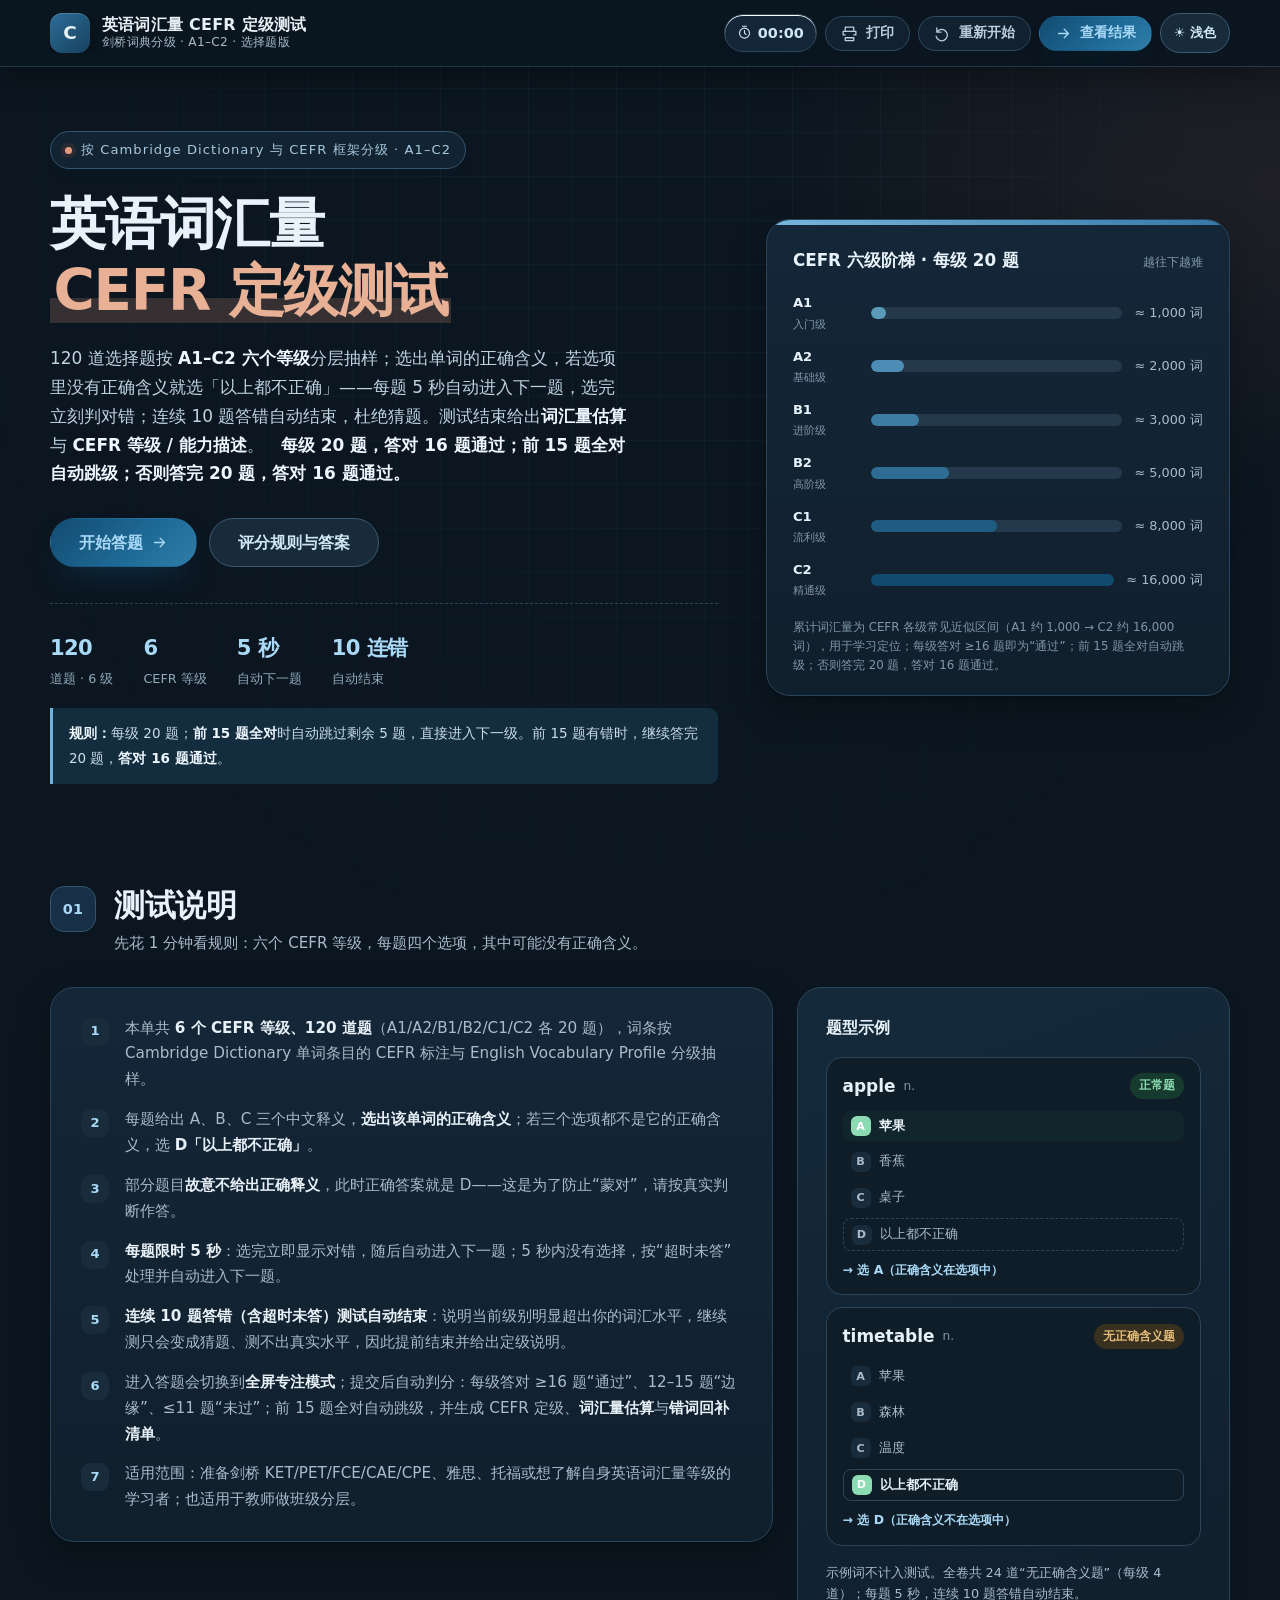
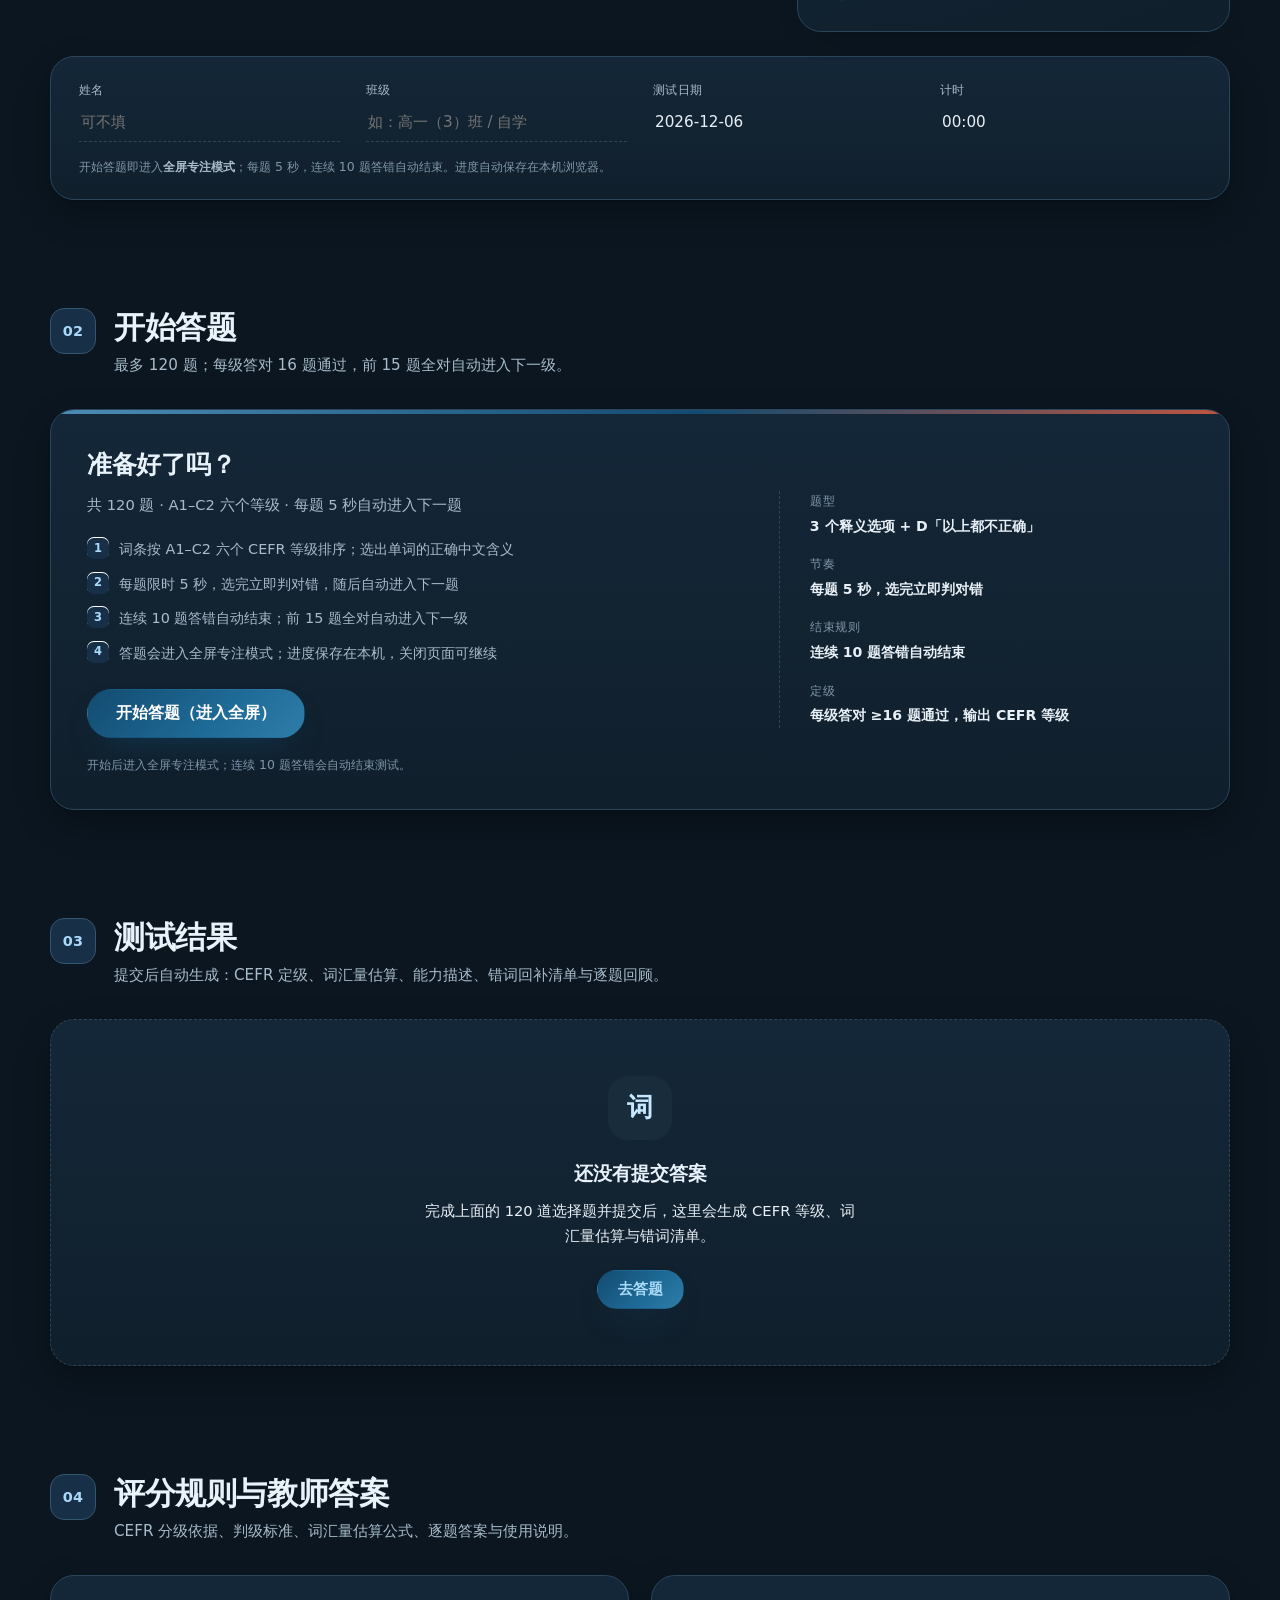
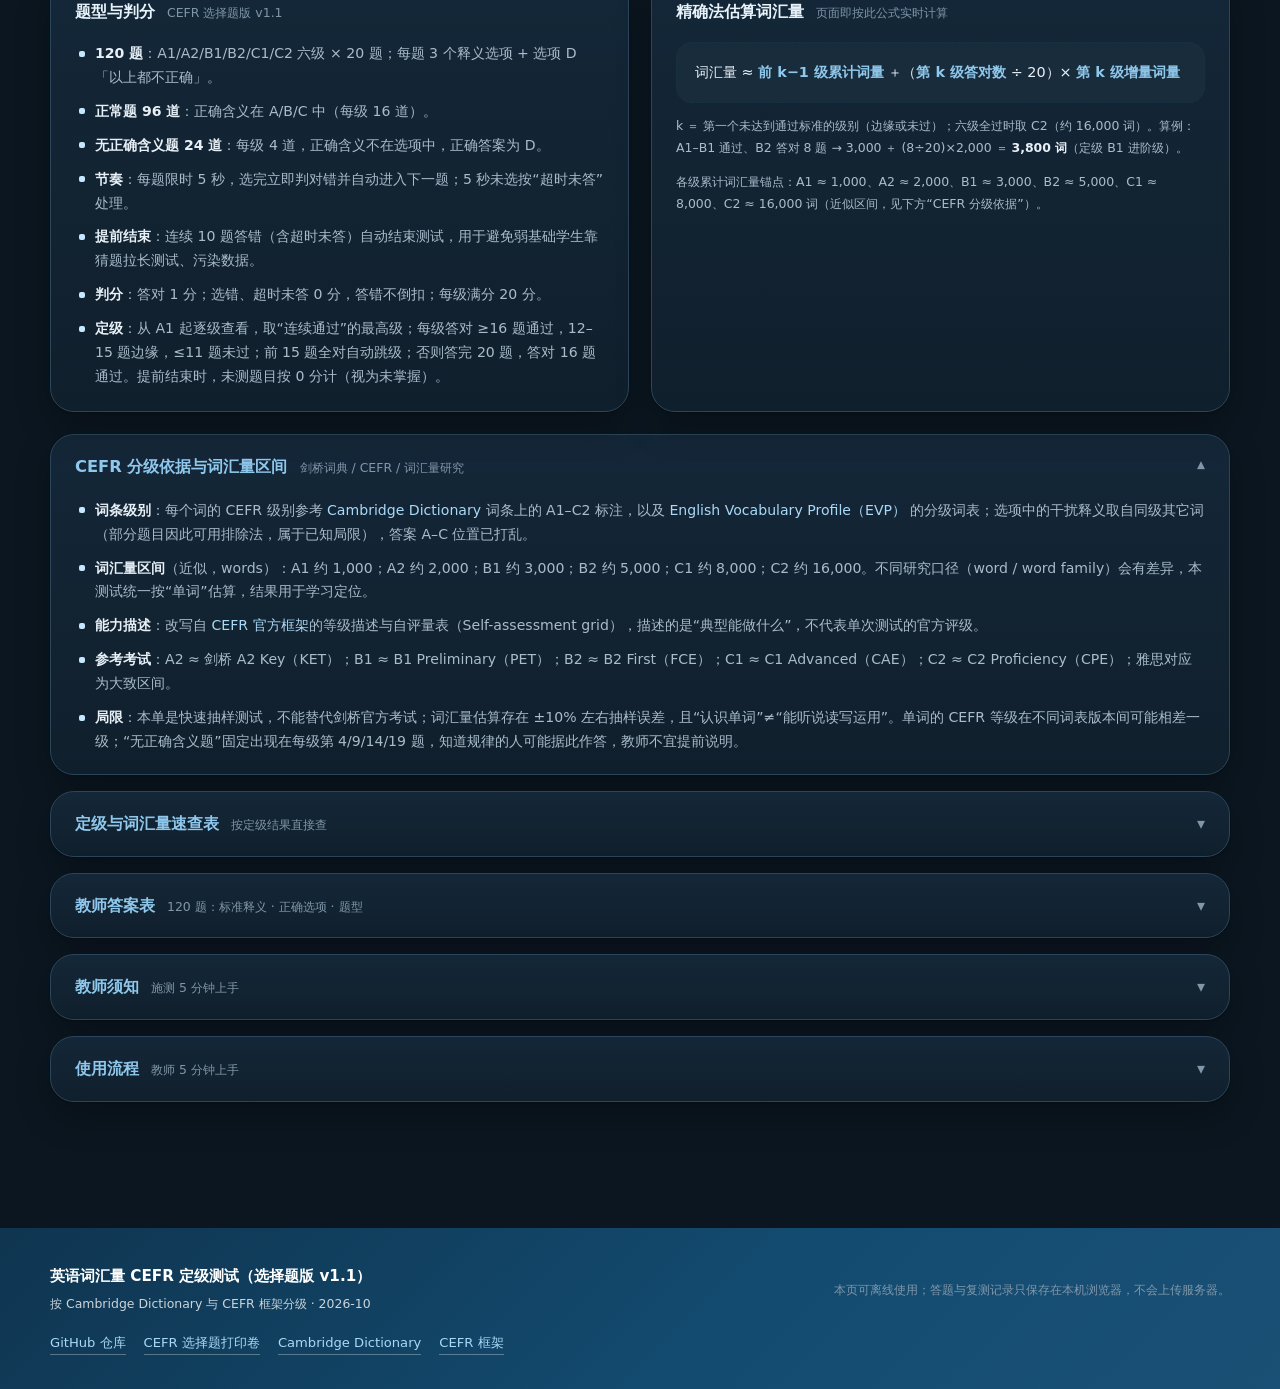
==== commit 0a42bb55: "site: 词汇测试规则修正（前15全对跳级，否则16题通过）" ====
--- a/index.html
+++ b/index.html
@@ -11,11 +11,11 @@
 <meta property="og:title" content="英语词汇量 CEFR 定级测试（A1–C2）">
 <meta property="og:description" content="120 道选择题按 A1–C2 分级；每级 20 题、答对 16 题通过，前 15 题全对自动跳级；自动估算词汇量并定位 CEFR 等级，生成能力描述与错词清单。">
 <link rel="icon" href="assets/favicon.svg" type="image/svg+xml">
-<link rel="stylesheet" href="assets/style.min.css?v=4">
+<link rel="stylesheet" href="assets/style.min.css?v=5">
 <link rel="stylesheet" href="assets/theme-dark.min.css?v=1">
 <script src="assets/theme-toggle.min.js?v=2"></script>
 <script src="/sw-register.js?v=3" defer></script>
-<link rel="preload" as="script" href="assets/app.min.js?v=3">
+<link rel="preload" as="script" href="assets/app.min.js?v=6">
 <link rel="manifest" href="/cefr-vocab-test/manifest.webmanifest">
 <link rel="apple-touch-icon" href="/icons/icon-192.png">
 </head>
@@ -173,11 +173,6 @@
         <div class="start-main">
           <h3 id="startTitle">准备好了吗？</h3>
           <p class="start-sub" id="startSub">最多 120 题 · 每级 20 题 · 答对 16 题通过 · 前 15 题全对自动跳级</p>
-          <div class="mode-switch" id="modeSwitch" role="group" aria-label="答题模式">
-            <button type="button" class="mode-btn is-on" data-mode="placement" aria-pressed="true">正式定级</button>
-            <button type="button" class="mode-btn" data-mode="practice" aria-pressed="false">练习模式</button>
-          </div>
-          <p class="mode-hint" id="modeHint">正式：每题 5 秒、自动跳题；练习：不限时、选完看释义、手动下一题。</p>
           <ul class="start-points">
             <li><span>1</span>词条按 A1–C2 六个 CEFR 等级排序；选出单词的正确中文含义</li>
             <li><span>2</span>每题限时 5 秒，选完立即判对错，随后自动进入下一题</li>
@@ -336,8 +331,16 @@
             <button class="btn btn-line btn-sm" id="btnCopyResult" type="button">复制结果</button>
             <button class="btn btn-ghost btn-sm" id="btnPrintResult" type="button">打印结果</button>
             <button class="btn btn-ghost btn-sm" id="btnRetake" type="button">重新测试</button>
+            <button class="btn btn-line btn-sm" id="btnRetryWrong" type="button">错题重练</button>
           </div>
           <p class="rc-next">下一步：<a href="https://1901151458-prog.github.io/english-materials/">英语资料站 · 按年级补词表</a><span>·</span><a href="https://1901151458-prog.github.io/english-materials/vocab-5-books/">五册词汇总表</a><span>·</span><a href="https://1901151458-prog.github.io/english-materials/sdgs/">SDG 阅读室</a></p>
+<div class="retry-panel" id="retryPanel" hidden aria-live="polite">
+            <div class="retry-head"><h4>错题重练</h4><span id="retryProgress"></span><button type="button" id="retryClose" class="btn btn-ghost btn-sm">收起</button></div>
+            <p class="retry-word" id="retryWord"></p>
+            <div class="retry-opts" id="retryOpts"></div>
+            <div class="retry-feedback" id="retryFeedback"></div>
+            <button type="button" class="btn btn-primary btn-sm" id="retryNext" hidden>下一题 →</button>
+          </div>
           <p class="rc-note">词汇量为近似估算（抽样误差约 ±10%），用于学习定位，不等同于剑桥官方考试分数。</p>
         </div>
 
@@ -529,6 +532,6 @@
 
 <div class="toast" id="toast" role="status" aria-live="polite"></div>
 
-<script src="assets/app.min.js?v=3"></script>
+<script src="assets/app.min.js?v=6"></script>
 </body>
 </html>
--- a/assets/style.min.css
+++ b/assets/style.min.css
@@ -1 +1 @@
-:root{--brand: #134B70;--brand-2: #1E6A96;--brand-3: #2E7DA8;--accent: #C0553F;--accent-2: #D9765F;--ink: #10222E;--muted: #5B7184;--muted-2: #8BA0B1;--bg: #F2F6FA;--paper: #FFFFFF;--soft: #EEF4F9;--line: #DBE5EE;--line-2: #E9EFF5;--ok: #2F7D5B;--ok-bg: #E7F5EE;--mid: #A9721A;--mid-bg: #FCF3E0;--no: #AE4632;--no-bg: #FBEAE5;--lv1: #4C8CB5;--lv2: #3D7CA3;--lv3: #2E6C94;--lv4: #1F5C82;--lv5: #12496E;--radius-lg: 24px;--radius: 16px;--radius-sm: 10px;--shadow: 0 30px 70px -42px rgba(16, 58, 88, .55);--shadow-sm: 0 14px 32px -22px rgba(16, 58, 88, .38);--font: "Noto Sans SC", "Source Han Sans SC", "PingFang SC", "Hiragino Sans GB", "Microsoft YaHei", system-ui, sans-serif;--font-en: "Inter", "SF Pro Display", "Segoe UI", system-ui, sans-serif;--header-h: 66px}*,*:before,*:after{box-sizing:border-box}html{scroll-behavior:smooth;scroll-padding-top:96px}body{margin:0;overflow-x:hidden;font-family:var(--font);color:var(--ink);background-color:var(--bg);line-height:1.7;-webkit-font-smoothing:antialiased;text-rendering:optimizeLegibility}body:before{content:"";position:fixed;inset:0;z-index:-2;background:radial-gradient(1100px 620px at 8% -8%,rgba(76,140,181,.16),transparent 62%),radial-gradient(900px 520px at 100% 4%,rgba(192,85,63,.1),transparent 60%),radial-gradient(1000px 700px at 50% 108%,rgba(46,125,168,.12),transparent 65%);pointer-events:none}body:after{content:"";position:fixed;inset:0;z-index:-1;background-image:linear-gradient(rgba(19,75,112,.035) 1px,transparent 1px),linear-gradient(90deg,rgba(19,75,112,.035) 1px,transparent 1px);background-size:44px 44px;mask-image:radial-gradient(ellipse at 50% 20%,#000 20%,transparent 78%);pointer-events:none}h1,h2,h3,h4,p,ul,ol{margin:0}ul,ol{padding:0}a{color:var(--brand-2);text-decoration:none}a:hover{color:var(--brand)}button{font:inherit;color:inherit}img,svg{display:block}.wrap{width:min(1180px,calc(100% - 40px));margin-inline:auto;min-width:0}.skip-link{position:fixed;left:16px;top:-60px;z-index:100;background:var(--brand);color:#fff;padding:10px 18px;border-radius:0 0 12px 12px;transition:top .2s}.skip-link:focus{top:0;color:#fff}.btn{display:inline-flex;align-items:center;justify-content:center;gap:8px;padding:11px 20px;border-radius:999px;border:1px solid transparent;font-size:.95rem;font-weight:600;line-height:1;cursor:pointer;transition:transform .16s ease,box-shadow .16s ease,background-color .16s ease,border-color .16s ease,color .16s ease;white-space:nowrap}.btn svg{width:17px;height:17px;fill:none;stroke:currentColor;stroke-width:1.8;stroke-linecap:round;stroke-linejoin:round}.btn:hover{transform:translateY(-1px)}.btn:active{transform:translateY(0)}.btn:focus-visible{outline:3px solid rgba(76,140,181,.45);outline-offset:2px}.btn-primary{background:linear-gradient(135deg,var(--brand),var(--brand-3));color:#fff;box-shadow:0 14px 30px -14px #134b70b3}.btn-primary:hover{color:#fff;box-shadow:0 18px 36px -14px #134b70cc}.btn-line{background:#fff;border-color:var(--brand-3);color:var(--brand)}.btn-line:hover{background:var(--soft);color:var(--brand)}.btn-ghost{background:#ffffffb3;border-color:var(--line);color:var(--muted)}.btn-ghost:hover{border-color:var(--brand-3);color:var(--brand);background:#fff}.btn-sm{padding:8px 15px;font-size:.86rem}.btn-xs{padding:5px 11px;font-size:.78rem}.btn-lg{padding:15px 28px;font-size:1.02rem}.btn-block{width:100%}.site-header{position:sticky;top:0;z-index:60;background:#ffffffd1;backdrop-filter:blur(14px) saturate(1.4);-webkit-backdrop-filter:blur(14px) saturate(1.4);border-bottom:1px solid rgba(19,75,112,.1)}.header-inner{height:var(--header-h);display:flex;align-items:center;justify-content:space-between;gap:20px}.brand{display:flex;align-items:center;gap:12px;color:var(--ink);min-width:0;flex:1 1 auto;overflow:hidden}.brand:hover{color:var(--ink)}.brand-mark{width:40px;height:40px;flex:none;display:grid;place-items:center;border-radius:12px;background:linear-gradient(140deg,var(--brand),var(--brand-3));color:#fff;font-weight:700;font-size:1.15rem;box-shadow:0 10px 22px -12px #134b70e6}.brand-text{display:flex;flex-direction:column;line-height:1.25;min-width:0;overflow:hidden}.brand-text strong{font-size:1rem;letter-spacing:.2px;white-space:nowrap;overflow:hidden;text-overflow:ellipsis}.brand-text small{color:var(--muted);font-size:.76rem;letter-spacing:.3px}.header-actions{display:flex;align-items:center;gap:8px;flex:none}.timer{display:inline-flex;align-items:center;gap:6px;padding:6px 12px;border-radius:999px;background:var(--soft);color:var(--brand);font-family:var(--font-en);font-variant-numeric:tabular-nums;font-size:.9rem;font-weight:600}.timer svg{width:15px;height:15px;fill:none;stroke:currentColor;stroke-width:1.8;stroke-linecap:round}.timer.is-warn{background:var(--mid-bg);color:var(--mid)}.timer.is-over{background:var(--no-bg);color:var(--no)}.hero{padding:64px 0 48px}.hero-grid{display:grid;grid-template-columns:minmax(0,1.18fr) minmax(0,.82fr);gap:48px;align-items:center}.eyebrow{display:inline-flex;align-items:center;gap:9px;font-size:.82rem;letter-spacing:.08em;color:var(--brand-2);background:#ffffffbf;border:1px solid rgba(19,75,112,.12);padding:7px 14px;border-radius:999px;margin-bottom:22px}.eyebrow .dot{width:7px;height:7px;border-radius:50%;background:var(--accent);box-shadow:0 0 0 4px #c0553f26}.hero h1{font-size:clamp(2.35rem,4.4vw,3.7rem);line-height:1.18;letter-spacing:-1px;font-weight:800;color:var(--brand)}.hero h1 em{font-style:normal;color:var(--accent);background:linear-gradient(transparent 62%,#c0553f29 62%);padding:0 .06em}.lede{margin-top:20px;max-width:34em;font-size:1.06rem;color:var(--muted)}.lede strong{color:var(--ink)}.hero-actions{display:flex;flex-wrap:wrap;gap:12px;margin-top:30px}.hero-facts{display:flex;flex-wrap:wrap;gap:12px 30px;margin-top:36px;padding-top:26px;border-top:1px dashed rgba(19,75,112,.18);list-style:none}.hero-facts li{display:flex;flex-direction:column;gap:2px}.hero-facts strong{font-family:var(--font-en);font-size:1.32rem;color:var(--brand);letter-spacing:-.02em}.hero-facts span{font-size:.8rem;color:var(--muted)}.ladder-card{background:var(--paper);border:1px solid rgba(19,75,112,.1);border-radius:var(--radius-lg);padding:26px 26px 20px;box-shadow:var(--shadow);position:relative;overflow:hidden}.ladder-card:before{content:"";position:absolute;inset:0 0 auto;height:5px;background:linear-gradient(90deg,var(--lv1),var(--lv5))}.ladder-head{display:flex;align-items:baseline;justify-content:space-between;margin-bottom:18px}.ladder-title{font-weight:700;color:var(--brand);font-size:1.05rem}.ladder-sub{font-size:.78rem;color:var(--muted-2)}.ladder{list-style:none;display:grid;gap:12px}.ladder-row{display:grid;grid-template-columns:66px 1fr auto;align-items:center;gap:12px}.ladder-row .lv-name{font-size:.82rem;font-weight:700;color:var(--brand)}.ladder-row .lv-name small{display:block;font-weight:500;font-size:.7rem;color:var(--muted-2)}.ladder-bar{height:12px;border-radius:999px;background:var(--line-2);overflow:hidden}.ladder-bar i{display:block;height:100%;border-radius:inherit}.ladder-row .lv-cum{font-family:var(--font-en);font-variant-numeric:tabular-nums;font-size:.8rem;color:var(--muted);min-width:52px;text-align:right}.ladder-note{margin-top:18px;font-size:.74rem;color:var(--muted-2);line-height:1.6}.section{padding:54px 0}.section-head{display:flex;align-items:flex-start;gap:18px;margin-bottom:30px}.kicker{flex:none;width:46px;height:46px;display:grid;place-items:center;border-radius:14px;border:1px solid rgba(19,75,112,.18);background:#ffffffb3;color:var(--brand-2);font-family:var(--font-en);font-weight:700;font-size:.9rem;letter-spacing:.02em}.section-head h2{font-size:clamp(1.5rem,2.4vw,2rem);font-weight:800;color:var(--brand);letter-spacing:-.4px;line-height:1.3}.section-head p{margin-top:5px;color:var(--muted);font-size:.95rem}.rules-grid{display:grid;grid-template-columns:minmax(0,1.5fr) minmax(0,.9fr);gap:24px;align-items:start}.rules{list-style:none;counter-reset:rule;display:grid;gap:14px;background:var(--paper);border:1px solid rgba(19,75,112,.1);border-radius:var(--radius-lg);padding:28px 30px;box-shadow:var(--shadow-sm)}.rules li{position:relative;counter-increment:rule;padding-left:44px;color:var(--muted);font-size:.95rem}.rules li strong{color:var(--ink)}.rules li:before{content:counter(rule);position:absolute;left:0;top:2px;width:28px;height:28px;display:grid;place-items:center;border-radius:9px;background:var(--soft);color:var(--brand-2);font-family:var(--font-en);font-weight:700;font-size:.82rem}.example-card{background:linear-gradient(160deg,#fff,var(--soft));border:1px solid rgba(19,75,112,.1);border-radius:var(--radius-lg);padding:26px 28px;box-shadow:var(--shadow-sm)}.example-card h3{font-size:1rem;color:var(--brand);margin-bottom:16px}.example-row{display:flex;align-items:center;justify-content:space-between;gap:12px;padding:10px 0;border-bottom:1px dashed var(--line)}.example-row:last-of-type{border-bottom:0}.example-word{display:inline-flex;align-items:center;gap:9px;font-family:var(--font-en);font-weight:600;color:var(--ink);padding:6px 12px;border-radius:10px;background:#fff;border:1px solid var(--line);font-size:.92rem}.example-word.is-on{border-color:var(--lv3);background:#2e6c9414}.example-word .num{color:var(--muted-2);font-size:.72rem;font-weight:500}.example-box{width:17px;height:17px;border:1.5px solid var(--muted-2);border-radius:5px;position:relative;flex:none}.example-word.is-on .example-box{background:var(--brand-3);border-color:var(--brand-3)}.example-word.is-on .example-box:after{content:"";position:absolute;left:5px;top:1px;width:5px;height:10px;border:solid #fff;border-width:0 2px 2px 0;transform:rotate(42deg)}.example-tag{font-size:.8rem;padding:4px 10px;border-radius:999px;white-space:nowrap}.example-tag.ok{background:var(--ok-bg);color:var(--ok)}.example-tag.no{background:var(--no-bg);color:var(--no)}.example-note{margin-top:16px;font-size:.8rem;color:var(--muted);line-height:1.7}.profile-card{margin-top:24px;background:var(--paper);border:1px solid rgba(19,75,112,.1);border-radius:var(--radius-lg);padding:22px 28px;box-shadow:var(--shadow-sm)}.profile-fields{display:grid;grid-template-columns:repeat(4,minmax(0,1fr));gap:18px 26px}.field{display:flex;flex-direction:column;gap:5px}.field span{font-size:.78rem;color:var(--muted);letter-spacing:.04em}.field input{font:inherit;font-size:.95rem;color:var(--ink);background:transparent;border:0;border-bottom:1.5px dashed var(--line);padding:5px 2px;outline:none;transition:border-color .16s}.field input:focus{border-color:var(--brand-3)}.field-static output{font-size:.95rem;color:var(--ink);border-bottom:1.5px solid transparent;padding:5px 2px;font-variant-numeric:tabular-nums}.profile-hint{margin-top:14px;font-size:.78rem;color:var(--muted-2)}.profile-hint strong{color:var(--muted)}.test-toolbar{position:sticky;top:calc(var(--header-h) + 8px);z-index:30;display:flex;align-items:center;justify-content:space-between;gap:18px;background:#ffffffdb;backdrop-filter:blur(12px);-webkit-backdrop-filter:blur(12px);border:1px solid rgba(19,75,112,.1);border-radius:18px;padding:12px 20px;margin-bottom:22px;box-shadow:var(--shadow-sm)}.global-progress{display:flex;align-items:baseline;gap:8px;flex:1;min-width:0}.gp-label{font-size:.82rem;color:var(--muted)}.global-progress strong{font-family:var(--font-en);font-size:1.35rem;color:var(--brand);line-height:1}.gp-total{font-family:var(--font-en);color:var(--muted-2);font-size:.9rem}.gp-bar{flex:1;min-width:60px;height:8px;border-radius:999px;background:var(--line-2);overflow:hidden;margin-left:6px}.gp-bar i{display:block;height:100%;width:0;border-radius:inherit;background:linear-gradient(90deg,var(--brand-3),var(--brand));transition:width .3s ease}.toolbar-actions{display:flex;gap:8px;flex:none}.test-layout{display:grid;grid-template-columns:minmax(0,1fr) 318px;gap:24px;align-items:start}.levels{display:grid;gap:18px;min-width:0}.level-card{background:var(--paper);border:1px solid rgba(19,75,112,.1);border-radius:var(--radius-lg);padding:20px 22px 16px;box-shadow:var(--shadow-sm);position:relative;overflow:hidden;scroll-margin-top:130px}.level-card:before{content:"";position:absolute;inset:0 auto 0 0;width:5px;background:var(--lv, var(--brand))}.level-head{display:flex;flex-wrap:wrap;align-items:center;gap:10px 14px;margin-bottom:6px}.level-title{display:flex;align-items:center;gap:10px;flex:1;min-width:0}.level-badge{font-family:var(--font-en);font-size:.72rem;font-weight:700;letter-spacing:.06em;color:#fff;background:var(--lv, var(--brand));padding:4px 9px;border-radius:7px}.level-title h3{font-size:1.08rem;color:var(--ink);font-weight:700}.level-book{font-size:.78rem;color:var(--muted-2)}.level-status{font-size:.74rem;font-weight:700;padding:4px 10px;border-radius:999px;background:var(--soft);color:var(--muted);white-space:nowrap}.level-status.is-pass{background:var(--ok-bg);color:var(--ok)}.level-status.is-edge{background:var(--mid-bg);color:var(--mid)}.level-status.is-fail{background:var(--no-bg);color:var(--no)}.level-progress{display:flex;align-items:center;gap:10px;margin:8px 0 12px}.level-progress .lp-count{font-family:var(--font-en);font-size:.8rem;color:var(--muted);font-variant-numeric:tabular-nums;min-width:44px}.level-progress .lp-count b{color:var(--lv, var(--brand));font-size:.95rem}.level-progress .lp-bar{flex:1;height:6px;border-radius:999px;background:var(--line-2);overflow:hidden}.level-progress .lp-bar i{display:block;height:100%;width:0;border-radius:inherit;background:var(--lv, var(--brand));transition:width .25s ease}.level-progress .lp-target{font-size:.72rem;color:var(--muted-2);white-space:nowrap}.word-grid{display:grid;grid-template-columns:repeat(4,minmax(0,1fr));gap:8px}.word{display:grid;grid-template-columns:auto auto minmax(0,1fr);align-items:center;gap:8px;padding:9px 10px;background:#fff;border:1px solid var(--line);border-radius:11px;cursor:pointer;text-align:left;transition:background-color .14s ease,border-color .14s ease,transform .14s ease,box-shadow .14s ease;min-width:0}.word:hover{border-color:var(--lv, var(--brand-3));background:#2e7da80a;transform:translateY(-1px)}.word:focus-visible{outline:3px solid rgba(76,140,181,.4);outline-offset:1px}.word .box{width:18px;height:18px;flex:none;border:1.5px solid #A9BCCA;border-radius:5px;background:#fff;position:relative;transition:background-color .14s ease,border-color .14s ease}.word .num{font-family:var(--font-en);font-size:.7rem;color:var(--muted-2);min-width:1.35em;text-align:right;font-variant-numeric:tabular-nums}.word .w{font-family:var(--font-en);font-size:.95rem;font-weight:600;color:var(--ink);overflow:hidden;text-overflow:ellipsis;white-space:nowrap;letter-spacing:-.1px}.word[aria-pressed=true]{border-color:var(--lv, var(--brand));background:#2e7da80f;background:color-mix(in srgb,var(--lv, var(--brand)) 9%,#fff)}.word .meaning{display:none;grid-column:1 / -1;font-family:var(--font);font-size:.72rem;font-weight:400;color:var(--muted);line-height:1.4;padding-left:26px;white-space:normal}body.show-answers .word .meaning{display:block}body.show-answers .word{padding-bottom:7px}.word[aria-pressed=true] .box{background:var(--lv, var(--brand));border-color:var(--lv, var(--brand))}.word[aria-pressed=true] .box:after{content:"";position:absolute;left:5px;top:1px;width:5px;height:10px;border:solid #fff;border-width:0 2px 2px 0;transform:rotate(42deg)}.word[aria-pressed=true] .w{color:var(--brand)}.word.is-answer .w:after{content:" \b7  " attr(data-meaning);font-family:var(--font);font-weight:400;font-size:.78rem;color:var(--muted)}.level-foot{display:flex;justify-content:space-between;align-items:center;gap:12px;margin-top:12px}.level-foot span{font-size:.76rem;color:var(--muted-2)}.level-foot b{color:var(--lv, var(--brand));font-family:var(--font-en)}.live-panel{position:relative;min-width:0}.live-sticky{position:sticky;top:calc(var(--header-h) + 90px);background:var(--paper);border:1px solid rgba(19,75,112,.1);border-radius:var(--radius-lg);box-shadow:var(--shadow);padding:24px 24px 20px;overflow:hidden}.live-sticky:before{content:"";position:absolute;inset:0 0 auto;height:5px;background:linear-gradient(90deg,var(--lv1),var(--lv5))}.ring-wrap{position:relative;width:132px;height:132px;margin:4px auto 10px}.ring{width:100%;height:100%;transform:rotate(-90deg)}.ring-bg{fill:none;stroke:var(--line-2);stroke-width:10}.ring-fg{fill:none;stroke:url(#ringGrad);stroke:var(--brand-3);stroke-width:10;stroke-linecap:round;stroke-dasharray:326.7;stroke-dashoffset:326.7;transition:stroke-dashoffset .4s ease,stroke .3s ease}.ring-text{position:absolute;inset:0;display:grid;place-content:center;text-align:center;line-height:1.2}.ring-text strong{font-family:var(--font-en);font-size:1.9rem;color:var(--brand)}.ring-text span{font-size:.72rem;color:var(--muted-2)}.live-verdict{text-align:center;padding:4px 0 14px;border-bottom:1px dashed var(--line)}.live-label{display:block;font-size:.74rem;color:var(--muted-2);letter-spacing:.08em}.live-level{display:block;font-size:1.16rem;color:var(--brand);margin:4px 0 3px;letter-spacing:-.2px}.live-estimate{display:block;font-size:.8rem;color:var(--muted)}.live-levels{list-style:none;display:grid;gap:9px;padding:14px 0}.live-levels li{display:grid;grid-template-columns:34px 1fr auto;align-items:center;gap:9px}.ll-name{font-size:.74rem;font-weight:700;color:var(--lv, var(--brand))}.ll-bar{height:6px;border-radius:999px;background:var(--line-2);overflow:hidden}.ll-bar i{display:block;height:100%;width:0;background:var(--lv, var(--brand));border-radius:inherit;transition:width .25s ease}.ll-count{font-family:var(--font-en);font-size:.76rem;color:var(--muted);min-width:32px;text-align:right;font-variant-numeric:tabular-nums}.live-actions{display:grid;gap:8px}.result-empty{background:var(--paper);border:1px dashed rgba(19,75,112,.25);border-radius:var(--radius-lg);padding:56px 24px;text-align:center;color:var(--muted)}.empty-icon{width:64px;height:64px;margin:0 auto 18px;display:grid;place-items:center;border-radius:20px;background:var(--soft);color:var(--brand-3);font-size:1.6rem;font-weight:700}.result-empty h3{color:var(--brand);font-size:1.2rem;margin-bottom:8px}.result-empty p{max-width:30em;margin:0 auto 22px;font-size:.92rem}.result-body{display:grid;gap:22px;min-width:0}.result-body>*{min-width:0}.result-grid>*{min-width:0}.result-card{background:var(--paper);border:1px solid rgba(19,75,112,.1);border-radius:var(--radius-lg);box-shadow:var(--shadow);padding:30px 32px 24px;position:relative;overflow:hidden}.result-card:before{content:"";position:absolute;inset:0 0 auto;height:6px;background:linear-gradient(90deg,var(--lv1),var(--lv5),var(--accent))}.rc-head{display:flex;align-items:flex-start;justify-content:space-between;gap:20px}.rc-kicker{font-size:.76rem;letter-spacing:.14em;color:var(--muted-2);text-transform:uppercase}.rc-head h3{font-size:clamp(1.7rem,3vw,2.3rem);color:var(--brand);letter-spacing:-.5px;margin:6px 0 4px}.rc-sub{color:var(--muted);font-size:.9rem}.rc-badge{flex:none;padding:7px 16px;border-radius:999px;font-size:.82rem;font-weight:700;background:var(--ok-bg);color:var(--ok)}.rc-badge.is-edge{background:var(--mid-bg);color:var(--mid)}.rc-badge.is-below{background:var(--no-bg);color:var(--no)}.rc-stats{display:grid;grid-template-columns:repeat(4,minmax(0,1fr));gap:14px;margin:24px 0 20px}.rc-stat{background:var(--soft);border-radius:var(--radius);padding:14px 16px;border:1px solid transparent}.rc-stat>span{display:block;font-size:.74rem;color:var(--muted);margin-bottom:4px}.rc-stat>strong{display:block;font-size:1.02rem;color:var(--brand);letter-spacing:-.2px}.rc-stat>small{display:block;font-size:.72rem;color:var(--muted-2);margin-top:3px}.rc-advice{background:linear-gradient(150deg,#2e7da814,#c0553f0d);border-radius:var(--radius);padding:18px 20px}.rc-advice h4{font-size:.84rem;color:var(--brand-2);letter-spacing:.06em;margin-bottom:6px}.rc-advice p{font-size:.94rem;color:var(--ink)}.rc-goal{margin-top:6px!important;font-size:.8rem!important;color:var(--muted)!important}.rc-actions{display:flex;flex-wrap:wrap;gap:8px;margin-top:20px}.rc-note{margin-top:16px;font-size:.74rem;color:var(--muted-2)}.result-grid{display:grid;grid-template-columns:minmax(0,1.1fr) minmax(0,.9fr);gap:22px}.panel{min-width:0;background:var(--paper);border:1px solid rgba(19,75,112,.1);border-radius:var(--radius-lg);box-shadow:var(--shadow-sm);padding:22px 24px}.panel-head{display:flex;flex-wrap:wrap;align-items:baseline;gap:6px 12px;margin-bottom:16px}.panel-head h3{font-size:1.02rem;color:var(--brand);font-weight:700}.panel-sub{font-size:.78rem;color:var(--muted-2)}.panel-head .btn{margin-left:auto}.panel-note{font-size:.78rem;color:var(--muted);margin-top:12px;line-height:1.75}.panel-note strong{color:var(--ink)}.dist-grid{display:grid;gap:7px}.dist-row{display:grid;grid-template-columns:34px 1fr;align-items:center;gap:8px}.dist-row .dr-label{font-family:var(--font-en);font-size:.74rem;font-weight:700;color:var(--lv, var(--brand))}.dist-cells{display:grid;grid-template-columns:repeat(20,1fr);gap:3px}.dist-cell{aspect-ratio:1;border-radius:3px;background:var(--soft);border:1px solid var(--line-2);transition:background-color .2s ease}.dist-cell.is-on{background:var(--lv, var(--brand));border-color:var(--lv, var(--brand))}.dist-cell.is-sep{margin-left:2px}.dist-legend{display:flex;flex-wrap:wrap;gap:8px 18px;list-style:none;margin-top:16px;font-size:.76rem;color:var(--muted)}.dist-legend li{display:flex;align-items:center;gap:6px}.dist-legend .chip{width:12px;height:12px;border-radius:4px;background:var(--lv, var(--brand))}.ruler{margin:4px 0 0}.ruler svg{width:100%;height:auto;display:block}.ruler-caption{display:flex;justify-content:space-between;font-size:.72rem;color:var(--muted-2);margin-top:4px}.spot-list{display:grid;gap:12px}.spot-item{display:flex;flex-wrap:wrap;align-items:center;gap:8px 10px;padding:12px 14px;border-radius:var(--radius);background:var(--soft);border-left:4px solid var(--lv, var(--brand))}.spot-item .spot-level{font-size:.78rem;font-weight:700;color:var(--lv, var(--brand));min-width:88px}.spot-word{font-family:var(--font-en);font-weight:600;font-size:.92rem;background:#fff;border:1px solid var(--line);border-radius:8px;padding:4px 10px;color:var(--ink)}.table-wrap{overflow-x:auto;border-radius:var(--radius);border:1px solid var(--line-2);max-width:100%;min-width:0}.table-wrap .table{display:block}.table{width:100%;border-collapse:collapse;font-size:.82rem;min-width:640px}.table th,.table td{padding:10px 12px;text-align:left;vertical-align:top;border-bottom:1px solid var(--line-2)}.table thead th{background:var(--soft);color:var(--brand);font-weight:700;font-size:.76rem;letter-spacing:.04em;white-space:nowrap}.table tbody tr:last-child td{border-bottom:0}.table tbody tr:hover{background:#2e7da808}.judge-table{min-width:0}.judge-table .ok{color:var(--ok)}.judge-table .mid{color:var(--mid)}.judge-table .no{color:var(--no)}.level-table{min-width:880px}.level-table td:first-child{font-weight:700;color:var(--brand);white-space:nowrap}.level-table td:nth-child(2),.level-table td:nth-child(3),.level-table td:nth-child(5){white-space:nowrap}.level-table tr.is-current{background:#c0553f0f;box-shadow:inset 3px 0 0 var(--accent)}.level-table tr.is-current td:first-child{color:var(--accent)}.history-table td{font-variant-numeric:tabular-nums}.history-table .empty td{color:var(--muted-2)}.range-table td:nth-child(1){font-weight:700;color:var(--brand);white-space:nowrap}.range-table td:nth-child(3){font-family:var(--font-en);font-variant-numeric:tabular-nums;white-space:nowrap}.range-table tr.is-current{background:#c0553f0f;box-shadow:inset 3px 0 0 var(--accent)}.section-teacher{padding-bottom:80px}.teacher-grid{display:grid;grid-template-columns:repeat(2,minmax(0,1fr));gap:22px;margin-bottom:22px}.formula{background:var(--soft);border:1px dashed rgba(19,75,112,.22);border-radius:var(--radius);padding:16px 18px;font-size:.9rem;color:var(--ink);line-height:1.9}.formula em{font-style:normal;color:var(--brand);font-weight:700}.collapsible{margin-bottom:16px;padding:0;overflow:hidden}.collapsible>summary{list-style:none;cursor:pointer;padding:18px 24px;display:flex;align-items:baseline;gap:12px;transition:background-color .16s ease}.collapsible>summary::-webkit-details-marker{display:none}.collapsible>summary:hover{background:#2e7da80a}.collapsible>summary span{font-weight:700;color:var(--brand);font-size:1.02rem}.collapsible>summary small{font-size:.78rem;color:var(--muted-2)}.collapsible>summary:after{content:"\25be";margin-left:auto;color:var(--muted-2);transition:transform .2s ease}.collapsible[open]>summary:after{transform:rotate(180deg)}.collapsible>:not(summary){padding:0 24px 20px}.bullets{list-style:none;display:grid;gap:10px;font-size:.88rem;color:var(--muted)}.bullets li{position:relative;padding-left:20px}.bullets li:before{content:"";position:absolute;left:4px;top:.62em;width:6px;height:6px;border-radius:2px;background:var(--brand-3)}.bullets strong{color:var(--ink)}.steps{list-style:none;counter-reset:step;display:grid;gap:10px;font-size:.88rem;color:var(--muted)}.steps li{counter-increment:step;position:relative;padding-left:34px}.steps li:before{content:counter(step);position:absolute;left:0;top:0;width:22px;height:22px;border-radius:7px;background:var(--soft);color:var(--brand-2);font-family:var(--font-en);font-size:.74rem;font-weight:700;display:grid;place-items:center}.steps strong{color:var(--ink)}.answer-block{margin-bottom:18px}.answer-block h4{display:flex;align-items:center;gap:8px;font-size:.9rem;color:var(--brand);margin-bottom:10px}.answer-block h4 i{width:10px;height:10px;border-radius:3px;background:var(--lv, var(--brand));display:inline-block}.answer-grid{display:grid;grid-template-columns:repeat(2,minmax(0,1fr));gap:4px 18px}.answer-item{display:grid;grid-template-columns:26px minmax(0,1fr) auto;gap:8px;align-items:baseline;padding:5px 6px;border-radius:8px;font-size:.84rem}.answer-item:nth-child(4n+1),.answer-item:nth-child(4n+2){background:#2e7da808}.answer-item .ai-num{font-family:var(--font-en);font-size:.72rem;color:var(--muted-2);text-align:right}.answer-item .ai-w{font-family:var(--font-en);font-weight:600;color:var(--ink)}.answer-item .ai-p{font-style:italic;font-size:.74rem;color:var(--muted-2)}.answer-item .ai-m{color:var(--muted);font-size:.82rem}.site-footer{background:var(--brand);color:#ffffffc7;padding:34px 0;margin-top:30px}.footer-grid{display:flex;flex-wrap:wrap;align-items:center;justify-content:space-between;gap:18px}.site-footer strong{color:#fff;font-size:.95rem}.site-footer p{font-size:.78rem;margin-top:3px}.footer-note{max-width:34em}.footer-links{display:flex;flex-wrap:wrap;gap:8px 18px}.footer-links a{color:#ffffffd1;font-size:.82rem;border-bottom:1px solid rgba(255,255,255,.25)}.footer-links a:hover{color:#fff;border-color:#fff}.mini-bar{display:none;position:fixed;left:12px;right:12px;bottom:12px;z-index:50;background:#fffffff2;backdrop-filter:blur(12px);border:1px solid rgba(19,75,112,.14);border-radius:16px;padding:10px 14px;box-shadow:0 20px 40px -20px #103a5880;align-items:center;justify-content:space-between;gap:12px}.mini-info{display:flex;flex-direction:column;line-height:1.3;font-size:.8rem;color:var(--muted)}.mini-info strong{color:var(--brand);font-family:var(--font-en);font-size:.95rem}.mini-level{color:var(--brand-2);font-weight:700;font-size:.8rem}.toast{position:fixed;left:50%;bottom:26px;transform:translate(-50%,20px);z-index:90;background:#10222ef0;color:#fff;font-size:.86rem;padding:11px 20px;border-radius:999px;opacity:0;pointer-events:none;transition:opacity .22s ease,transform .22s ease;max-width:min(92vw,520px);text-align:center}.toast.is-show{opacity:1;transform:translate(-50%)}@media(max-width:1080px){.test-layout{grid-template-columns:minmax(0,1fr) 290px}.word-grid{grid-template-columns:repeat(4,minmax(0,1fr))}.hero-grid{gap:34px}.ladder-card{padding:22px 22px 16px}}@media(max-width:900px){.hero{padding:42px 0 34px}.hero-grid{grid-template-columns:1fr;gap:30px}.ladder-card{order:2}.hero-facts{justify-content:space-between}.rules-grid,.test-layout{grid-template-columns:1fr}.live-panel{order:-1}.live-sticky{position:static;display:grid;grid-template-columns:auto 1fr;gap:10px 24px;align-items:center}.ring-wrap{width:104px;height:104px;margin:0;grid-row:span 2}.ring-text strong{font-size:1.45rem}.live-verdict{text-align:left;border-bottom:0;padding:0}.live-levels{grid-column:1 / -1;padding:6px 0 2px;grid-template-columns:repeat(5,1fr)}.live-levels li{grid-template-columns:1fr;gap:3px;text-align:center}.ll-bar{display:none}.live-actions{grid-column:1 / -1;grid-template-columns:1fr 1fr}.result-grid{grid-template-columns:1fr}.rc-stats{grid-template-columns:repeat(2,minmax(0,1fr))}.teacher-grid{grid-template-columns:1fr}.profile-fields{grid-template-columns:repeat(2,minmax(0,1fr))}.mini-bar{display:flex}body{padding-bottom:76px}}@media(max-width:640px){.wrap{width:calc(100% - 28px)}.brand-text strong{font-size:.88rem}.brand-text small,.header-actions .btn .btn-label{display:none}.header-actions .btn svg{width:20px;height:20px}.header-actions .btn{padding:9px 11px}.header-actions .btn-primary{padding:9px 14px}.timer{padding:6px 9px;font-size:.82rem}.hero h1{font-size:2.1rem}.lede{font-size:.98rem}.hero-facts{gap:10px 18px}.hero-facts strong{font-size:1.1rem}.section{padding:40px 0}.section-head h2{font-size:1.45rem}.kicker{width:40px;height:40px;font-size:.8rem}.rules{padding:22px 20px}.rules li{font-size:.9rem;padding-left:40px}.word-grid{grid-template-columns:repeat(2,minmax(0,1fr));gap:7px}.word{padding:8px}.word .w{font-size:.9rem}.test-toolbar{flex-direction:column;align-items:stretch;gap:10px}.toolbar-actions{justify-content:flex-end}.result-card{padding:22px 20px 18px}.rc-head{flex-direction:column;gap:10px}.rc-stats{grid-template-columns:1fr 1fr}.answer-grid{grid-template-columns:1fr}.panel{padding:18px 16px}.dist-cell{border-radius:2px}.dist-row{grid-template-columns:26px 1fr;gap:6px}.dist-cells{gap:2px}.footer-grid{flex-direction:column;align-items:flex-start}.live-actions{grid-template-columns:1fr}}[hidden]{display:none!important}.print-header{display:none}.example-q{border:1px solid var(--line);border-radius:var(--radius);background:#fff;padding:14px 16px;margin-bottom:12px}.eq-head{display:flex;align-items:center;gap:8px;margin-bottom:10px}.eq-word{font-family:var(--font-en);font-weight:700;font-size:1.06rem;color:var(--ink)}.eq-pos{font-size:.76rem;color:var(--muted-2)}.eq-tag{margin-left:auto;font-size:.72rem;font-weight:700;color:var(--ok);background:var(--ok-bg);border-radius:999px;padding:3px 9px}.eq-tag.trap{color:var(--mid);background:var(--mid-bg)}.eq-opts{list-style:none;display:grid;gap:5px;margin:0 0 8px}.eq-opts li{display:flex;align-items:center;gap:8px;font-size:.84rem;color:var(--muted);padding:4px 8px;border-radius:8px}.eq-opts li span{width:20px;height:20px;border-radius:6px;background:var(--soft);color:var(--muted);display:grid;place-items:center;font-family:var(--font-en);font-size:.7rem;font-weight:700;flex:none}.eq-opts li.is-correct{background:#2f7d5b14;color:var(--ink);font-weight:600}.eq-opts li.is-correct span{background:var(--ok);color:#fff}.eq-opts li.eq-none{border:1px dashed var(--line);background:transparent}.eq-opts li.is-correct.eq-none{border-style:solid}.eq-answer{font-size:.78rem;color:var(--brand-2);font-weight:600}.start-panel{background:var(--paper);border:1px solid rgba(19,75,112,.1);border-radius:var(--radius-lg);box-shadow:var(--shadow);padding:34px 36px;display:grid;grid-template-columns:minmax(0,1.35fr) minmax(0,.85fr);gap:34px;align-items:center}.start-panel h3{font-size:1.55rem;color:var(--brand);letter-spacing:-.3px}.start-sub{color:var(--muted);font-size:.92rem;margin-top:6px}.start-points{list-style:none;display:grid;gap:10px;margin:20px 0 24px}.start-points li{display:flex;gap:10px;align-items:flex-start;font-size:.9rem;color:var(--muted)}.start-points li span{flex:none;width:22px;height:22px;border-radius:7px;background:var(--soft);color:var(--brand-2);font-family:var(--font-en);font-size:.72rem;font-weight:700;display:grid;place-items:center}.start-actions{display:flex;flex-wrap:wrap;gap:12px}.start-note{margin-top:16px;font-size:.78rem;color:var(--muted-2)}.start-side{border-left:1px dashed var(--line);padding-left:30px;display:grid;gap:16px}.start-mini{display:grid;gap:3px}.start-mini-k{font-size:.74rem;color:var(--muted-2);letter-spacing:.06em}.start-mini-v{font-size:.88rem;color:var(--ink);font-weight:600}.runner{display:grid;grid-template-columns:minmax(0,1fr) 336px;gap:24px;align-items:start}.runner-main{min-width:0}.q-card{background:var(--paper);border:1px solid rgba(19,75,112,.1);border-radius:var(--radius-lg);box-shadow:var(--shadow);padding:30px 34px 26px;min-height:430px;display:flex;flex-direction:column}.q-head{display:flex;flex-wrap:wrap;align-items:center;gap:10px 14px}.q-level{font-size:.78rem;font-weight:700;color:#fff;background:var(--lv, var(--brand));border-radius:8px;padding:5px 11px}.q-count{font-family:var(--font-en);font-size:.82rem;color:var(--muted);font-variant-numeric:tabular-nums}.q-levelcount{margin-left:auto;font-size:.78rem;color:var(--muted-2)}.q-progress{height:7px;border-radius:999px;background:var(--line-2);overflow:hidden;margin:12px 0 24px}.q-progress i{display:block;height:100%;width:1%;border-radius:inherit;background:linear-gradient(90deg,var(--brand-3),var(--brand));transition:width .25s ease}.q-prompt{font-size:.82rem;color:var(--muted-2);letter-spacing:.04em}.q-word-row{display:flex;align-items:baseline;gap:12px;margin:6px 0 22px}.q-word{font-family:var(--font-en);font-size:clamp(2rem,4vw,2.8rem);font-weight:700;color:var(--brand);letter-spacing:-.5px;line-height:1.1}.q-pos{font-size:.86rem;color:var(--muted-2);font-style:italic}.q-options{display:grid;gap:10px}.opt{display:flex;align-items:center;gap:12px;text-align:left;padding:13px 16px;border:1.5px solid var(--line);border-radius:13px;background:#fff;cursor:pointer;transition:border-color .14s ease,background-color .14s ease,transform .14s ease,box-shadow .14s ease;font-size:.98rem;color:var(--ink)}.opt:hover{border-color:var(--brand-3);background:#2e7da80b;transform:translateY(-1px)}.opt:focus-visible{outline:3px solid rgba(76,140,181,.4);outline-offset:1px}.opt-letter{flex:none;width:28px;height:28px;border-radius:9px;background:var(--soft);color:var(--brand-2);display:grid;place-items:center;font-family:var(--font-en);font-size:.8rem;font-weight:700}.opt-text{min-width:0}.opt[aria-pressed=true]{border-color:var(--brand);background:#134b700f;box-shadow:inset 0 0 0 1px var(--brand)}.opt[aria-pressed=true] .opt-letter{background:var(--brand);color:#fff}.opt-none{border-style:dashed;color:var(--muted)}.opt-none .opt-letter{background:var(--mid-bg);color:var(--mid)}.opt-none[aria-pressed=true]{border-style:solid;border-color:var(--mid);background:var(--mid-bg);box-shadow:inset 0 0 0 1px var(--mid)}.opt-none[aria-pressed=true] .opt-letter{background:var(--mid);color:#fff}.q-actions{display:flex;flex-wrap:wrap;align-items:center;gap:10px;margin-top:auto;padding-top:22px}.q-hint{font-size:.74rem;color:var(--muted-2);margin-left:4px}#btnSubmit{margin-left:auto}.sheet-panel{min-width:0}.sheet-sticky{position:sticky;top:calc(var(--header-h) + 20px);background:var(--paper);border:1px solid rgba(19,75,112,.1);border-radius:var(--radius-lg);box-shadow:var(--shadow-sm);padding:20px 20px 16px}.sheet-head{display:flex;align-items:baseline;justify-content:space-between;margin-bottom:12px}.sheet-head strong{color:var(--brand);font-size:.98rem}.sheet-head span{font-size:.78rem;color:var(--muted);font-family:var(--font-en)}.sheet-levels{display:grid;gap:7px;margin-bottom:14px}.sheet-level{display:grid;grid-template-columns:30px 1fr 44px;align-items:center;gap:8px}.sl-name{font-size:.74rem;font-weight:700;color:var(--lv, var(--brand))}.sl-bar{height:5px;border-radius:999px;background:var(--line-2);overflow:hidden}.sl-bar i{display:block;height:100%;width:0;background:var(--lv, var(--brand));border-radius:inherit;transition:width .2s ease}.sl-count{font-family:var(--font-en);font-size:.72rem;color:var(--muted);text-align:right}.sheet-map{display:grid;gap:10px;max-height:320px;overflow-y:auto;padding-right:2px;margin-bottom:10px}.sheet-group{display:grid;gap:5px}.sg-label{font-size:.7rem;font-weight:700;color:var(--lv, var(--brand))}.sg-cells{display:grid;grid-template-columns:repeat(10,1fr);gap:4px}.sheet-cell{font-family:var(--font-en);font-size:.66rem;padding:4px 0;border:1px solid var(--line);border-radius:5px;background:#fff;color:var(--muted-2);cursor:pointer;line-height:1;transition:all .12s ease}.sheet-cell:hover{border-color:var(--lv, var(--brand-3));color:var(--brand)}.sheet-cell.is-done{background:#2e7da824;border-color:#2e7da866;color:var(--brand);font-weight:700}.sheet-cell.is-current{background:var(--brand);border-color:var(--brand);color:#fff;font-weight:700;box-shadow:0 4px 10px -4px #134b70cc}.sheet-legend{display:flex;flex-wrap:wrap;gap:8px 14px;font-size:.7rem;color:var(--muted-2);margin:4px 0 12px}.sheet-legend span{display:flex;align-items:center;gap:5px}.sheet-legend .dot{width:9px;height:9px;border-radius:3px;background:var(--line);display:inline-block}.sheet-legend .dot.done{background:#2e7da880}.sheet-legend .dot.cur{background:var(--brand)}.sheet-note{font-size:.72rem;color:var(--muted-2);margin-top:10px;line-height:1.6}.rc-meta{font-size:.82rem;color:var(--muted);margin:-8px 0 16px}.dist-cell.is-correct{background:#2f7d5b;border-color:#2f7d5b}.dist-cell.is-wrong{background:#c0553f;border-color:#c0553f}.dist-cell.is-blank{background:#e3eaf1;border-color:#d3dde6}.wrong-list{display:grid;gap:18px}.wrong-group{border:1px solid var(--line-2);border-radius:var(--radius);overflow:hidden}.wg-head{display:flex;align-items:center;justify-content:space-between;background:var(--soft);padding:9px 14px}.wg-name{font-size:.84rem;font-weight:700;color:var(--lv, var(--brand))}.wg-count{font-size:.74rem;color:var(--muted)}.wg-items{display:grid}.wrong-item{display:grid;grid-template-columns:minmax(0,1fr) minmax(0,.9fr) minmax(0,1.1fr) minmax(0,1.35fr);gap:3px 16px;padding:9px 14px;border-top:1px dashed var(--line-2);font-size:.83rem;align-items:baseline}.wrong-item:first-child{border-top:0}.wi-word{font-family:var(--font-en);font-weight:700;color:var(--ink)}.wi-word i{font-family:var(--font);font-weight:400;font-size:.72rem;color:var(--muted-2);font-style:italic}.wi-meaning{color:var(--brand-2);font-weight:600}.wi-state{color:var(--muted);font-size:.78rem}.wi-state.is-wrong{color:var(--no)}.wi-state.is-blank{color:var(--muted-2)}.wi-answer{color:var(--muted);font-size:.78rem}.wrong-empty{color:var(--muted);font-size:.9rem;line-height:1.9;padding:8px 0}.review-block{margin-bottom:18px}.review-block h4{font-size:.86rem;color:var(--lv, var(--brand));margin-bottom:8px}.review-table{min-width:520px}.review-table small{color:var(--muted-2);font-size:.7rem}.mk{font-weight:700}.mk.ok{color:var(--ok)}.mk.no{color:var(--no)}.mk.blank{color:var(--muted-2)}.answer-table{min-width:560px}.answer-table small{color:var(--muted-2);font-size:.7rem}.tag{font-size:.7rem;color:var(--ok);background:var(--ok-bg);border-radius:999px;padding:2px 8px;white-space:nowrap}.tag.trap{color:var(--mid);background:var(--mid-bg)}@media(max-width:900px){.start-panel{grid-template-columns:1fr;padding:26px 22px;gap:20px}.start-side{border-left:0;padding-left:0;border-top:1px dashed var(--line);padding-top:18px;grid-template-columns:repeat(2,minmax(0,1fr))}.runner{grid-template-columns:1fr}.sheet-panel{order:2}.sheet-sticky{position:static}.q-card{min-height:0;padding:24px 20px 20px}.sheet-map{max-height:260px}.wrong-item{grid-template-columns:minmax(0,1fr) minmax(0,1fr);gap:3px 12px}.wi-word{grid-column:1}.wi-meaning{grid-column:2}.wi-state{grid-column:1}.wi-answer{grid-column:2}}@media(max-width:640px){.start-panel{padding:22px 18px}.start-side{grid-template-columns:1fr}.q-word{font-size:2rem}.opt{padding:11px 12px;font-size:.92rem}.q-actions #btnSubmit{margin-left:0;width:100%}.q-hint{display:none}.sheet-map{max-height:220px}.sg-cells{grid-template-columns:repeat(10,1fr)}.wrong-item{grid-template-columns:1fr}.wi-state,.wi-answer,.wi-word,.wi-meaning{grid-column:1}}.rc-code{display:inline-block;font-family:var(--font-en);font-weight:700;font-size:.78rem;color:#fff;background:var(--brand);border-radius:6px;padding:1px 8px;vertical-align:1px;margin-left:4px}.rc-advice h4.rc-h4-2{margin-top:12px}body.is-testing{overflow:hidden}body.is-testing .site-header,body.is-testing .hero,body.is-testing #instructions,body.is-testing #teacher,body.is-testing .site-footer,body.is-testing .mini-bar,body.is-testing .section-head,body.is-testing .profile-card,body.is-testing .print-header{display:none!important}body.is-testing #test{padding:0!important;margin:0!important}body.is-testing .wrap{width:100%!important;max-width:none!important;padding:0!important}.test-stage{position:fixed;inset:0;z-index:120;display:flex;flex-direction:column;gap:10px;padding:clamp(10px,2.2vh,22px) clamp(12px,3vw,40px);background:radial-gradient(1200px 700px at 72% 26%,#e9f0f7,#f4f7fa 58%,#edf1f5);overflow:auto}.test-stage[hidden]{display:none!important}.stage-hud{display:flex;align-items:center;justify-content:space-between;gap:14px;flex-wrap:wrap}.hud-left{display:flex;align-items:center;gap:10px 14px;flex-wrap:wrap;min-width:0}.hud-center{display:flex;align-items:center;justify-content:center}.hud-right{display:flex;align-items:center;gap:8px;margin-left:auto}.countdown{position:relative;width:58px;height:58px;display:grid;place-items:center;flex:none}.countdown svg{position:absolute;inset:0;width:100%;height:100%;transform:rotate(-90deg)}.cd-bg{fill:none;stroke:var(--line);stroke-width:3.6}.cd-fg{fill:none;stroke:var(--brand);stroke-width:3.6;stroke-linecap:round;transition:stroke .2s ease}.countdown span{font-family:var(--font-en);font-weight:800;font-size:1.42rem;color:var(--brand);font-variant-numeric:tabular-nums;line-height:1}.countdown.is-urgent span{color:var(--no)}.countdown.is-urgent .cd-fg{stroke:var(--no)}.countdown.is-paused .cd-fg{stroke:var(--muted-2)}.countdown.is-paused span{color:var(--muted-2)}.hud-timer{font-family:var(--font-en);font-size:.82rem;color:var(--muted);background:#134b700f;border-radius:999px;padding:5px 10px;font-variant-numeric:tabular-nums}.btn-xs{padding:5px 10px!important;font-size:.76rem!important;border-radius:8px!important}.stage-main{flex:1 1 auto;display:flex;align-items:center;justify-content:center;min-height:0}.test-stage .q-card{width:min(880px,96vw);min-height:0;padding:clamp(22px,4vh,40px) clamp(20px,4vw,48px) clamp(20px,3.6vh,34px);box-shadow:0 26px 60px -30px #134b7080}.test-stage .q-word{font-size:clamp(2rem,5.4vh,3.1rem)}.test-stage .q-options{gap:10px}.test-stage .opt{padding:13px 16px;font-size:clamp(.95rem,2.4vh,1.06rem)}.test-stage .q-prompt{font-size:.8rem}.opt:disabled{cursor:default;transform:none}.opt.is-right{border-color:var(--ok);background:var(--ok-bg);color:var(--ok);box-shadow:inset 0 0 0 1px var(--ok)}.opt.is-right .opt-letter{background:var(--ok);color:#fff}.opt.is-right.opt-none{border-style:solid}.opt.is-wrong{border-color:var(--no);background:var(--no-bg);color:var(--no);box-shadow:inset 0 0 0 1px var(--no)}.opt.is-wrong .opt-letter{background:var(--no);color:#fff}.feedback{display:flex;align-items:center;flex-wrap:wrap;gap:8px;margin-top:18px;padding:12px 16px;border-radius:12px;font-size:.95rem;line-height:1.5;animation:fb-in .18s ease}@keyframes fb-in{0%{opacity:0;transform:translateY(4px)}to{opacity:1;transform:none}}.feedback[hidden]{display:none!important}.feedback b{font-size:1rem}.feedback span{min-width:0}.feedback i{font-style:normal;color:var(--muted)}.feedback.is-correct{background:var(--ok-bg);color:var(--ok);border:1px solid rgba(47,125,91,.28)}.feedback.is-wrong{background:var(--no-bg);color:var(--no);border:1px solid rgba(192,85,63,.28)}.feedback.is-timeout{background:#fbeed3;color:#8a5a12;border:1px solid rgba(169,114,26,.38)}.feedback.is-timeout i{color:#8a5a12}.stage-foot{display:grid;gap:7px}.stage-foot-top{display:flex;align-items:center;justify-content:space-between;gap:12px;flex-wrap:wrap}.streak{font-size:.78rem;color:var(--muted-2);font-family:var(--font-en);letter-spacing:.02em}.streak b{color:var(--no);font-size:.92rem;font-variant-numeric:tabular-nums}.streak.is-warn,.streak.is-warn b{color:var(--mid)}.streak.is-danger{color:var(--no);font-weight:700}.stage-legend{display:flex;flex-wrap:wrap;gap:6px 14px;font-size:.72rem;color:var(--muted-2);justify-content:flex-end}.stage-legend span{display:flex;align-items:center;gap:4px}.stage-legend .dot{width:9px;height:9px;border-radius:3px;display:inline-block}.stage-legend .dot.ok{background:#2f7d5b}.stage-legend .dot.no{background:#c0553f}.stage-legend .dot.none{background:#4c8cb5;opacity:.7}.stage-map{display:grid;gap:4px;padding:8px 12px;background:#ffffffb8;border:1px solid rgba(19,75,112,.08);border-radius:12px}.stage-group{display:grid;grid-template-columns:22px minmax(0,1fr);align-items:center;gap:8px}.sgg-label{font-size:.7rem;font-weight:700;color:var(--lv, var(--brand))}.sgg-cells{display:grid;grid-template-columns:repeat(20,minmax(0,1fr));gap:3px}.stage-cell{height:22px;border-radius:4px;border:1px solid var(--line);background:#fff;display:grid;place-items:center;font-family:var(--font-en);font-size:9.5px;font-weight:600;color:var(--muted-2);transition:background .15s ease,color .15s ease,transform .15s ease;min-width:0}.stage-cell.is-correct{background:#2f7d5b;border-color:#2f7d5b;color:#fff}.stage-cell.is-wrong,.stage-cell.is-timeout{background:#c0553f;border-color:#c0553f;color:#fff}.stage-cell.is-untested{background:#4c8cb524;border-color:#4c8cb566;color:#3e719a}.stage-cell.is-current{outline:2px solid var(--brand);outline-offset:1px;transform:scale(1.12);z-index:1}.stage-note{font-size:.7rem;color:var(--muted-2);text-align:center;margin:0}.early-banner{display:flex;gap:14px;align-items:flex-start;border:1px solid rgba(192,85,63,.3);border-left:5px solid var(--no);background:#fdf4f1;border-radius:14px;padding:16px 20px;margin-bottom:18px}.early-banner[hidden]{display:none!important}.eb-icon{flex:none;width:34px;height:34px;border-radius:50%;background:var(--no);color:#fff;display:grid;place-items:center;font-weight:800;font-family:var(--font-en);font-size:1.1rem}.early-banner strong{color:var(--no);font-size:1.02rem}.early-banner p{margin:5px 0 0;font-size:.86rem;color:var(--muted);line-height:1.7}.early-banner .eb-note{font-size:.8rem;color:var(--muted-2)}.dist-cell.is-untested{background:#4c8cb5;border-color:#4c8cb5;opacity:.55}.dist-cell.is-timeout{background:#d98570;border-color:#d98570}.mk.timeout{color:var(--mid)}@media(max-width:700px){.test-stage{padding:8px 10px 12px;gap:6px}.stage-hud{gap:6px;flex-wrap:nowrap}.hud-left{gap:6px 8px;flex:1 1 auto}.hud-right{gap:5px;flex:none}.hud-timer{display:none}.hud-center{display:flex;flex:none}.countdown{width:42px;height:42px}.countdown span{font-size:1.1rem}.q-level{font-size:.7rem;padding:4px 8px}.q-count{font-size:.72rem}.q-levelcount{display:none}.btn-xs{padding:4px 7px!important;font-size:.7rem!important}.test-stage .q-card{width:100%;padding:18px 14px 16px}.test-stage .q-word{font-size:2rem}.test-stage .q-prompt{font-size:.72rem}.test-stage .opt{padding:10px 11px;font-size:.92rem;gap:9px}.opt-letter{width:24px;height:24px;font-size:.74rem}.stage-foot{gap:5px}.stage-map{gap:3px;padding:6px 8px}.stage-group{grid-template-columns:20px minmax(0,1fr);gap:6px}.sgg-cells{grid-template-columns:repeat(10,minmax(0,1fr));gap:2px}.stage-cell{height:17px;font-size:8px;border-radius:3px}.stage-legend{font-size:.64rem;gap:3px 10px;justify-content:flex-start;max-width:100%}.stage-foot-top{flex-direction:column;align-items:flex-start;gap:4px}.stage-note{font-size:.64rem}.feedback{font-size:.86rem;padding:9px 11px;margin-top:12px}.streak{font-size:.7rem}}@media screen{:root{--paper: #fffdfa;--shadow: 0 34px 74px -44px rgba(12, 48, 74, .6);--shadow-sm: 0 18px 36px -26px rgba(12, 48, 74, .45)}body{background-color:#f2f6fa;background-image:radial-gradient(1100px 620px at 8% -8%,rgba(76,140,181,.17),transparent 62%),radial-gradient(900px 520px at 100% 4%,rgba(192,85,63,.1),transparent 60%),radial-gradient(1000px 700px at 50% 108%,rgba(46,125,168,.12),transparent 65%),linear-gradient(180deg,#f8fbfd,#f1f5f9 52%,#f4f8fb)}.site-header{background:#ffffffdb;box-shadow:0 12px 30px -24px #103a588c;border-bottom-color:#134b701f}.brand-mark{background:linear-gradient(140deg,#2e7da8,#134b70 62%,#0d3550);box-shadow:0 9px 22px -12px #103a5899,inset 0 1px #ffffff4d}.brand-text strong{letter-spacing:.015em}.timer{border:1px solid rgba(19,75,112,.12);background:linear-gradient(180deg,#fff,#f6fafd);box-shadow:inset 0 1px #fff,0 6px 14px -12px #103a5880}.btn-primary{background:linear-gradient(135deg,#134b70,#1e6a96 58%,#2e7da8);box-shadow:0 16px 32px -16px #134b70b8}.btn-primary:hover{box-shadow:0 20px 40px -16px #134b70d1}.btn-line{background:linear-gradient(180deg,#fff,#f7fbfd);border-color:#bcd4e5}.btn-ghost{background:#ffffffd1}.eyebrow{background:linear-gradient(180deg,#fff,#f5fafe);border-color:#134b7024;box-shadow:0 8px 18px -14px #103a5873}.hero h1{letter-spacing:-1.2px}.hero-facts strong{letter-spacing:-.03em}.start-panel,.q-card,.result-card{background:linear-gradient(180deg,#fffefb,#fff 58%);border-color:#134b701f;position:relative;overflow:hidden}.start-panel:before,.q-card:before{content:"";position:absolute;inset:0 0 auto;height:4px;background:linear-gradient(90deg,#4c8cb5,#134b70 55%,#c0553f)}.result-card:before{height:5px;background:linear-gradient(90deg,#4c8cb5,#134b70 48%,#c0553f)}.start-panel{box-shadow:var(--shadow)}.start-points li span{background:linear-gradient(180deg,#eff7fc,#e2eff8);box-shadow:inset 0 1px #fff}.q-card{box-shadow:var(--shadow)}.q-word{letter-spacing:-.4px}.q-progress{height:8px;background:#e8f0f6}.q-progress i,.gp-bar i,.lp-bar i,.sl-bar i{background:linear-gradient(90deg,#2e7da8,#134b70)}.gp-bar,.lp-bar,.sl-bar{background:#e8f0f6}.opt{border-radius:13px;background:linear-gradient(180deg,#fff,#fbfdff);border-color:#dbe5ee;transition:transform .15s ease,box-shadow .15s ease,border-color .15s ease,background-color .15s ease}.opt:hover{transform:translateY(-1px);box-shadow:0 10px 22px -18px #103a5880}.opt.is-right{background:linear-gradient(180deg,#f2fbf6,#e7f5ee);box-shadow:inset 0 0 0 1px var(--ok),0 8px 18px -16px #2f7d5b8c}.opt.is-wrong{background:linear-gradient(180deg,#fdf1ed,#fbe8e2);box-shadow:inset 0 0 0 1px var(--no),0 8px 18px -16px #ae46328c}.feedback{border-radius:12px;box-shadow:0 8px 18px -16px #103a5859}.level-card,.panel,.ladder-card,.example-card,.profile-card,.test-toolbar{background:linear-gradient(180deg,#fffefb,#fbfdff);border-color:#134b701c;box-shadow:var(--shadow-sm)}.rc-stat{background:linear-gradient(180deg,#f9fcfe,#f1f6fa);border:1px solid #e2ebf3;border-radius:12px;padding:12px 14px;box-shadow:inset 0 1px #fff}.rc-advice{background:linear-gradient(150deg,#2e7da81a,#134b700a);border:1px solid rgba(46,125,168,.16);border-radius:14px}.table-wrap{border-color:#dbe5ee;box-shadow:var(--shadow-sm)}.table thead th{background:linear-gradient(180deg,#1e6a96,#134b70);color:#fff}.table tbody tr:hover{background:#2e7da80d}.site-footer{background:linear-gradient(135deg,#0f3550,#134b70 58%,#1b5075)}.footer-links a{border-bottom-color:#ffffff4d}a:focus-visible,button:focus-visible,[tabindex]:focus-visible{outline-color:#2e7da899}.toast{border-radius:12px;box-shadow:0 18px 40px -20px #0c304a80}}@media screen and (max-width:720px){.start-panel{padding:26px 22px}.q-card{padding:24px 20px 22px}.result-card{padding:24px 20px 20px}}@media screen and (prefers-reduced-motion:reduce){*,*:before,*:after{transition:none!important;animation:none!important}}@media print{@page{size:A4;margin:12mm 13mm}html,body{background:#fff!important;color:#000;font-size:9.6pt;line-height:1.55;overflow:visible!important;-webkit-print-color-adjust:exact;print-color-adjust:exact}body:before,body:after{display:none!important}body{padding-bottom:0!important}.site-header,.hero,#instructions,#test,#teacher,.site-footer,.mini-bar,.toast,.skip-link,.section-head,.result-empty,.btn,.rc-actions,.rc-note,#historyPanel,#reviewPanel,.panel-head .btn,.panel-sub,#answersPanel,.collapsible{display:none!important}.print-header{display:block!important;margin-bottom:5mm;padding-bottom:2.5mm;border-bottom:1.5pt solid #134B70}.print-header h1{font-size:15pt;color:#134b70;letter-spacing:.4pt}.print-header p{font-size:8.4pt;color:#345;margin-top:1.2mm}.print-header .print-fields{font-size:9pt;color:#000;margin-top:2.5mm}.wrap{width:100%!important;margin:0!important}.section,#result{padding:0!important}.result-body{display:block!important}.result-card{break-inside:avoid;box-shadow:none;border:1.2pt solid #134B70;border-radius:2mm;padding:4mm 5mm 3mm;margin-bottom:3mm}.result-card:before{display:none}.rc-head h3{font-size:15pt}.rc-stats{grid-template-columns:repeat(4,minmax(0,1fr))!important;margin:2.5mm 0;gap:2mm}.rc-stat{background:#f2f6fa!important;padding:2.2mm 2.6mm;border:1px solid #dbe5ee}.rc-stat>span{font-size:7.2pt}.rc-stat>strong{font-size:9.6pt}.rc-stat>small{font-size:6.8pt}.rc-meta{margin:0 0 2mm;font-size:7.8pt}.rc-advice{background:#f2f6fa!important;padding:2.5mm 3.5mm}.rc-advice p{font-size:8.6pt}.rc-goal{font-size:7.4pt!important}.result-grid{display:block!important}.panel{break-inside:avoid;box-shadow:none;border:1pt solid #9aa8b5;border-radius:2mm;padding:3mm 4mm;margin-bottom:3mm}.panel-head{margin-bottom:2mm}.panel-head h3{font-size:10pt;color:#134b70}.panel-sub{font-size:7pt}.dist-grid{gap:1.2mm}.dist-row{grid-template-columns:8mm 1fr;gap:1.6mm}.dist-cells{gap:1mm}.dist-cell{border-radius:.6mm;border:.5pt solid #999!important}.dist-cell.is-correct{background:#2f7d5b!important}.dist-cell.is-wrong{background:#c0553f!important}.dist-cell.is-timeout{background:#d98570!important}.dist-cell.is-untested,.dist-cell.is-blank{background:#7fa8c9!important}.early-banner{display:flex!important;break-inside:avoid;border:1pt solid #C0553F;background:#fdf4f1!important;padding:3mm 4mm;margin-bottom:3mm}.early-banner .eb-note{font-size:7pt}.early-banner p{font-size:7.4pt}.dist-legend{margin-top:2mm;gap:2mm 5mm;font-size:7pt}.dist-legend .chip{width:3mm;height:3mm}.ruler{max-width:126mm;margin:0 auto}.ruler svg{width:100%;height:auto}.panel-note{font-size:7.4pt;color:#444}.wrong-list{gap:2mm}.wrong-group{break-inside:avoid;border:.8pt solid #bbb;border-radius:1.6mm}.wg-head{padding:1.4mm 2.5mm;background:#f2f6fa!important}.wg-name{font-size:8pt}.wg-count{font-size:7pt}.wrong-item{display:flex!important;flex-wrap:wrap;align-items:baseline;gap:.6mm 3.5mm;padding:1.4mm 2.5mm;font-size:7.6pt;break-inside:avoid}.wi-word{flex:0 0 32mm;font-size:8pt}.wi-meaning{flex:0 0 26mm;font-size:7.4pt}.wi-state{display:none}.wi-answer{flex:1 1 60mm;font-size:7.4pt}.table{font-size:7.4pt;min-width:0!important}.table th,.table td{padding:1.2mm 1.6mm}.level-table{min-width:0!important}.table-wrap{border:.6pt solid #bbb;border-radius:1.5mm;overflow:hidden}a{color:#000;text-decoration:none}}.rule-note{margin:18px 0 0;padding:13px 16px;border-left:3px solid #1a6fb0;background:#eef6fc;color:#23445e;font-size:13.5px;line-height:1.85;border-radius:0 9px 9px 0}.rule-note strong{color:#0d3f65}::selection{background:#1e6a9633}a:focus-visible,button:focus-visible,.opt:focus-visible{outline:3px solid var(--brand-3);outline-offset:2px;border-radius:8px}.hero h1 em{color:var(--accent);background:linear-gradient(transparent 62%,#c0553f2e 62%)}.rc-next{margin:12px 0 0;font-size:13px;line-height:1.8;color:var(--muted)}.rc-next a{color:var(--brand-2);text-decoration:none;border-bottom:1px solid transparent}.rc-next a:hover{border-bottom-color:currentColor}.rc-next span{margin:0 6px;color:var(--line)}#btnExportWrong{margin-left:auto}.mode-switch{display:inline-flex;gap:0;border:1px solid var(--line);border-radius:10px;overflow:hidden;margin:4px 0 8px;background:var(--card)}.mode-btn{border:0;background:transparent;color:var(--muted);font:inherit;font-size:13px;padding:8px 15px;cursor:pointer;transition:background .15s,color .15s}.mode-btn+.mode-btn{border-left:1px solid var(--line)}.mode-btn.is-on{background:var(--brand-2);color:#fff}.mode-btn:hover{color:var(--ink)}.mode-hint{margin:0 0 10px;font-size:12px;line-height:1.7;color:var(--muted)}.practice-next{margin:12px auto 0;display:block;border:1px solid var(--brand-2);border-radius:999px;background:var(--brand-2);color:#fff;font:inherit;font-size:13px;padding:7px 18px;cursor:pointer}.practice-next:hover{filter:brightness(.95)}.practice-explain{display:block;margin-top:8px;font-size:12.5px;line-height:1.8;color:var(--muted)}.practice-explain b{color:var(--ink)}body.is-practice #countdown{display:none}
+:root{--brand: #134B70;--brand-2: #1E6A96;--brand-3: #2E7DA8;--accent: #C0553F;--accent-2: #D9765F;--ink: #10222E;--muted: #5B7184;--muted-2: #8BA0B1;--bg: #F2F6FA;--paper: #FFFFFF;--soft: #EEF4F9;--line: #DBE5EE;--line-2: #E9EFF5;--ok: #2F7D5B;--ok-bg: #E7F5EE;--mid: #A9721A;--mid-bg: #FCF3E0;--no: #AE4632;--no-bg: #FBEAE5;--lv1: #4C8CB5;--lv2: #3D7CA3;--lv3: #2E6C94;--lv4: #1F5C82;--lv5: #12496E;--radius-lg: 24px;--radius: 16px;--radius-sm: 10px;--shadow: 0 30px 70px -42px rgba(16, 58, 88, .55);--shadow-sm: 0 14px 32px -22px rgba(16, 58, 88, .38);--font: "Noto Sans SC", "Source Han Sans SC", "PingFang SC", "Hiragino Sans GB", "Microsoft YaHei", system-ui, sans-serif;--font-en: "Inter", "SF Pro Display", "Segoe UI", system-ui, sans-serif;--header-h: 66px}*,*:before,*:after{box-sizing:border-box}html{scroll-behavior:smooth;scroll-padding-top:96px}body{margin:0;overflow-x:hidden;font-family:var(--font);color:var(--ink);background-color:var(--bg);line-height:1.7;-webkit-font-smoothing:antialiased;text-rendering:optimizeLegibility}body:before{content:"";position:fixed;inset:0;z-index:-2;background:radial-gradient(1100px 620px at 8% -8%,rgba(76,140,181,.16),transparent 62%),radial-gradient(900px 520px at 100% 4%,rgba(192,85,63,.1),transparent 60%),radial-gradient(1000px 700px at 50% 108%,rgba(46,125,168,.12),transparent 65%);pointer-events:none}body:after{content:"";position:fixed;inset:0;z-index:-1;background-image:linear-gradient(rgba(19,75,112,.035) 1px,transparent 1px),linear-gradient(90deg,rgba(19,75,112,.035) 1px,transparent 1px);background-size:44px 44px;mask-image:radial-gradient(ellipse at 50% 20%,#000 20%,transparent 78%);pointer-events:none}h1,h2,h3,h4,p,ul,ol{margin:0}ul,ol{padding:0}a{color:var(--brand-2);text-decoration:none}a:hover{color:var(--brand)}button{font:inherit;color:inherit}img,svg{display:block}.wrap{width:min(1180px,calc(100% - 40px));margin-inline:auto;min-width:0}.skip-link{position:fixed;left:16px;top:-60px;z-index:100;background:var(--brand);color:#fff;padding:10px 18px;border-radius:0 0 12px 12px;transition:top .2s}.skip-link:focus{top:0;color:#fff}.btn{display:inline-flex;align-items:center;justify-content:center;gap:8px;padding:11px 20px;border-radius:999px;border:1px solid transparent;font-size:.95rem;font-weight:600;line-height:1;cursor:pointer;transition:transform .16s ease,box-shadow .16s ease,background-color .16s ease,border-color .16s ease,color .16s ease;white-space:nowrap}.btn svg{width:17px;height:17px;fill:none;stroke:currentColor;stroke-width:1.8;stroke-linecap:round;stroke-linejoin:round}.btn:hover{transform:translateY(-1px)}.btn:active{transform:translateY(0)}.btn:focus-visible{outline:3px solid rgba(76,140,181,.45);outline-offset:2px}.btn-primary{background:linear-gradient(135deg,var(--brand),var(--brand-3));color:#fff;box-shadow:0 14px 30px -14px #134b70b3}.btn-primary:hover{color:#fff;box-shadow:0 18px 36px -14px #134b70cc}.btn-line{background:#fff;border-color:var(--brand-3);color:var(--brand)}.btn-line:hover{background:var(--soft);color:var(--brand)}.btn-ghost{background:#ffffffb3;border-color:var(--line);color:var(--muted)}.btn-ghost:hover{border-color:var(--brand-3);color:var(--brand);background:#fff}.btn-sm{padding:8px 15px;font-size:.86rem}.btn-xs{padding:5px 11px;font-size:.78rem}.btn-lg{padding:15px 28px;font-size:1.02rem}.btn-block{width:100%}.site-header{position:sticky;top:0;z-index:60;background:#ffffffd1;backdrop-filter:blur(14px) saturate(1.4);-webkit-backdrop-filter:blur(14px) saturate(1.4);border-bottom:1px solid rgba(19,75,112,.1)}.header-inner{height:var(--header-h);display:flex;align-items:center;justify-content:space-between;gap:20px}.brand{display:flex;align-items:center;gap:12px;color:var(--ink);min-width:0;flex:1 1 auto;overflow:hidden}.brand:hover{color:var(--ink)}.brand-mark{width:40px;height:40px;flex:none;display:grid;place-items:center;border-radius:12px;background:linear-gradient(140deg,var(--brand),var(--brand-3));color:#fff;font-weight:700;font-size:1.15rem;box-shadow:0 10px 22px -12px #134b70e6}.brand-text{display:flex;flex-direction:column;line-height:1.25;min-width:0;overflow:hidden}.brand-text strong{font-size:1rem;letter-spacing:.2px;white-space:nowrap;overflow:hidden;text-overflow:ellipsis}.brand-text small{color:var(--muted);font-size:.76rem;letter-spacing:.3px}.header-actions{display:flex;align-items:center;gap:8px;flex:none}.timer{display:inline-flex;align-items:center;gap:6px;padding:6px 12px;border-radius:999px;background:var(--soft);color:var(--brand);font-family:var(--font-en);font-variant-numeric:tabular-nums;font-size:.9rem;font-weight:600}.timer svg{width:15px;height:15px;fill:none;stroke:currentColor;stroke-width:1.8;stroke-linecap:round}.timer.is-warn{background:var(--mid-bg);color:var(--mid)}.timer.is-over{background:var(--no-bg);color:var(--no)}.hero{padding:64px 0 48px}.hero-grid{display:grid;grid-template-columns:minmax(0,1.18fr) minmax(0,.82fr);gap:48px;align-items:center}.eyebrow{display:inline-flex;align-items:center;gap:9px;font-size:.82rem;letter-spacing:.08em;color:var(--brand-2);background:#ffffffbf;border:1px solid rgba(19,75,112,.12);padding:7px 14px;border-radius:999px;margin-bottom:22px}.eyebrow .dot{width:7px;height:7px;border-radius:50%;background:var(--accent);box-shadow:0 0 0 4px #c0553f26}.hero h1{font-size:clamp(2.35rem,4.4vw,3.7rem);line-height:1.18;letter-spacing:-1px;font-weight:800;color:var(--brand)}.hero h1 em{font-style:normal;color:var(--accent);background:linear-gradient(transparent 62%,#c0553f29 62%);padding:0 .06em}.lede{margin-top:20px;max-width:34em;font-size:1.06rem;color:var(--muted)}.lede strong{color:var(--ink)}.hero-actions{display:flex;flex-wrap:wrap;gap:12px;margin-top:30px}.hero-facts{display:flex;flex-wrap:wrap;gap:12px 30px;margin-top:36px;padding-top:26px;border-top:1px dashed rgba(19,75,112,.18);list-style:none}.hero-facts li{display:flex;flex-direction:column;gap:2px}.hero-facts strong{font-family:var(--font-en);font-size:1.32rem;color:var(--brand);letter-spacing:-.02em}.hero-facts span{font-size:.8rem;color:var(--muted)}.ladder-card{background:var(--paper);border:1px solid rgba(19,75,112,.1);border-radius:var(--radius-lg);padding:26px 26px 20px;box-shadow:var(--shadow);position:relative;overflow:hidden}.ladder-card:before{content:"";position:absolute;inset:0 0 auto;height:5px;background:linear-gradient(90deg,var(--lv1),var(--lv5))}.ladder-head{display:flex;align-items:baseline;justify-content:space-between;margin-bottom:18px}.ladder-title{font-weight:700;color:var(--brand);font-size:1.05rem}.ladder-sub{font-size:.78rem;color:var(--muted-2)}.ladder{list-style:none;display:grid;gap:12px}.ladder-row{display:grid;grid-template-columns:66px 1fr auto;align-items:center;gap:12px}.ladder-row .lv-name{font-size:.82rem;font-weight:700;color:var(--brand)}.ladder-row .lv-name small{display:block;font-weight:500;font-size:.7rem;color:var(--muted-2)}.ladder-bar{height:12px;border-radius:999px;background:var(--line-2);overflow:hidden}.ladder-bar i{display:block;height:100%;border-radius:inherit}.ladder-row .lv-cum{font-family:var(--font-en);font-variant-numeric:tabular-nums;font-size:.8rem;color:var(--muted);min-width:52px;text-align:right}.ladder-note{margin-top:18px;font-size:.74rem;color:var(--muted-2);line-height:1.6}.section{padding:54px 0}.section-head{display:flex;align-items:flex-start;gap:18px;margin-bottom:30px}.kicker{flex:none;width:46px;height:46px;display:grid;place-items:center;border-radius:14px;border:1px solid rgba(19,75,112,.18);background:#ffffffb3;color:var(--brand-2);font-family:var(--font-en);font-weight:700;font-size:.9rem;letter-spacing:.02em}.section-head h2{font-size:clamp(1.5rem,2.4vw,2rem);font-weight:800;color:var(--brand);letter-spacing:-.4px;line-height:1.3}.section-head p{margin-top:5px;color:var(--muted);font-size:.95rem}.rules-grid{display:grid;grid-template-columns:minmax(0,1.5fr) minmax(0,.9fr);gap:24px;align-items:start}.rules{list-style:none;counter-reset:rule;display:grid;gap:14px;background:var(--paper);border:1px solid rgba(19,75,112,.1);border-radius:var(--radius-lg);padding:28px 30px;box-shadow:var(--shadow-sm)}.rules li{position:relative;counter-increment:rule;padding-left:44px;color:var(--muted);font-size:.95rem}.rules li strong{color:var(--ink)}.rules li:before{content:counter(rule);position:absolute;left:0;top:2px;width:28px;height:28px;display:grid;place-items:center;border-radius:9px;background:var(--soft);color:var(--brand-2);font-family:var(--font-en);font-weight:700;font-size:.82rem}.example-card{background:linear-gradient(160deg,#fff,var(--soft));border:1px solid rgba(19,75,112,.1);border-radius:var(--radius-lg);padding:26px 28px;box-shadow:var(--shadow-sm)}.example-card h3{font-size:1rem;color:var(--brand);margin-bottom:16px}.example-row{display:flex;align-items:center;justify-content:space-between;gap:12px;padding:10px 0;border-bottom:1px dashed var(--line)}.example-row:last-of-type{border-bottom:0}.example-word{display:inline-flex;align-items:center;gap:9px;font-family:var(--font-en);font-weight:600;color:var(--ink);padding:6px 12px;border-radius:10px;background:#fff;border:1px solid var(--line);font-size:.92rem}.example-word.is-on{border-color:var(--lv3);background:#2e6c9414}.example-word .num{color:var(--muted-2);font-size:.72rem;font-weight:500}.example-box{width:17px;height:17px;border:1.5px solid var(--muted-2);border-radius:5px;position:relative;flex:none}.example-word.is-on .example-box{background:var(--brand-3);border-color:var(--brand-3)}.example-word.is-on .example-box:after{content:"";position:absolute;left:5px;top:1px;width:5px;height:10px;border:solid #fff;border-width:0 2px 2px 0;transform:rotate(42deg)}.example-tag{font-size:.8rem;padding:4px 10px;border-radius:999px;white-space:nowrap}.example-tag.ok{background:var(--ok-bg);color:var(--ok)}.example-tag.no{background:var(--no-bg);color:var(--no)}.example-note{margin-top:16px;font-size:.8rem;color:var(--muted);line-height:1.7}.profile-card{margin-top:24px;background:var(--paper);border:1px solid rgba(19,75,112,.1);border-radius:var(--radius-lg);padding:22px 28px;box-shadow:var(--shadow-sm)}.profile-fields{display:grid;grid-template-columns:repeat(4,minmax(0,1fr));gap:18px 26px}.field{display:flex;flex-direction:column;gap:5px}.field span{font-size:.78rem;color:var(--muted);letter-spacing:.04em}.field input{font:inherit;font-size:.95rem;color:var(--ink);background:transparent;border:0;border-bottom:1.5px dashed var(--line);padding:5px 2px;outline:none;transition:border-color .16s}.field input:focus{border-color:var(--brand-3)}.field-static output{font-size:.95rem;color:var(--ink);border-bottom:1.5px solid transparent;padding:5px 2px;font-variant-numeric:tabular-nums}.profile-hint{margin-top:14px;font-size:.78rem;color:var(--muted-2)}.profile-hint strong{color:var(--muted)}.test-toolbar{position:sticky;top:calc(var(--header-h) + 8px);z-index:30;display:flex;align-items:center;justify-content:space-between;gap:18px;background:#ffffffdb;backdrop-filter:blur(12px);-webkit-backdrop-filter:blur(12px);border:1px solid rgba(19,75,112,.1);border-radius:18px;padding:12px 20px;margin-bottom:22px;box-shadow:var(--shadow-sm)}.global-progress{display:flex;align-items:baseline;gap:8px;flex:1;min-width:0}.gp-label{font-size:.82rem;color:var(--muted)}.global-progress strong{font-family:var(--font-en);font-size:1.35rem;color:var(--brand);line-height:1}.gp-total{font-family:var(--font-en);color:var(--muted-2);font-size:.9rem}.gp-bar{flex:1;min-width:60px;height:8px;border-radius:999px;background:var(--line-2);overflow:hidden;margin-left:6px}.gp-bar i{display:block;height:100%;width:0;border-radius:inherit;background:linear-gradient(90deg,var(--brand-3),var(--brand));transition:width .3s ease}.toolbar-actions{display:flex;gap:8px;flex:none}.test-layout{display:grid;grid-template-columns:minmax(0,1fr) 318px;gap:24px;align-items:start}.levels{display:grid;gap:18px;min-width:0}.level-card{background:var(--paper);border:1px solid rgba(19,75,112,.1);border-radius:var(--radius-lg);padding:20px 22px 16px;box-shadow:var(--shadow-sm);position:relative;overflow:hidden;scroll-margin-top:130px}.level-card:before{content:"";position:absolute;inset:0 auto 0 0;width:5px;background:var(--lv, var(--brand))}.level-head{display:flex;flex-wrap:wrap;align-items:center;gap:10px 14px;margin-bottom:6px}.level-title{display:flex;align-items:center;gap:10px;flex:1;min-width:0}.level-badge{font-family:var(--font-en);font-size:.72rem;font-weight:700;letter-spacing:.06em;color:#fff;background:var(--lv, var(--brand));padding:4px 9px;border-radius:7px}.level-title h3{font-size:1.08rem;color:var(--ink);font-weight:700}.level-book{font-size:.78rem;color:var(--muted-2)}.level-status{font-size:.74rem;font-weight:700;padding:4px 10px;border-radius:999px;background:var(--soft);color:var(--muted);white-space:nowrap}.level-status.is-pass{background:var(--ok-bg);color:var(--ok)}.level-status.is-edge{background:var(--mid-bg);color:var(--mid)}.level-status.is-fail{background:var(--no-bg);color:var(--no)}.level-progress{display:flex;align-items:center;gap:10px;margin:8px 0 12px}.level-progress .lp-count{font-family:var(--font-en);font-size:.8rem;color:var(--muted);font-variant-numeric:tabular-nums;min-width:44px}.level-progress .lp-count b{color:var(--lv, var(--brand));font-size:.95rem}.level-progress .lp-bar{flex:1;height:6px;border-radius:999px;background:var(--line-2);overflow:hidden}.level-progress .lp-bar i{display:block;height:100%;width:0;border-radius:inherit;background:var(--lv, var(--brand));transition:width .25s ease}.level-progress .lp-target{font-size:.72rem;color:var(--muted-2);white-space:nowrap}.word-grid{display:grid;grid-template-columns:repeat(4,minmax(0,1fr));gap:8px}.word{display:grid;grid-template-columns:auto auto minmax(0,1fr);align-items:center;gap:8px;padding:9px 10px;background:#fff;border:1px solid var(--line);border-radius:11px;cursor:pointer;text-align:left;transition:background-color .14s ease,border-color .14s ease,transform .14s ease,box-shadow .14s ease;min-width:0}.word:hover{border-color:var(--lv, var(--brand-3));background:#2e7da80a;transform:translateY(-1px)}.word:focus-visible{outline:3px solid rgba(76,140,181,.4);outline-offset:1px}.word .box{width:18px;height:18px;flex:none;border:1.5px solid #A9BCCA;border-radius:5px;background:#fff;position:relative;transition:background-color .14s ease,border-color .14s ease}.word .num{font-family:var(--font-en);font-size:.7rem;color:var(--muted-2);min-width:1.35em;text-align:right;font-variant-numeric:tabular-nums}.word .w{font-family:var(--font-en);font-size:.95rem;font-weight:600;color:var(--ink);overflow:hidden;text-overflow:ellipsis;white-space:nowrap;letter-spacing:-.1px}.word[aria-pressed=true]{border-color:var(--lv, var(--brand));background:#2e7da80f;background:color-mix(in srgb,var(--lv, var(--brand)) 9%,#fff)}.word .meaning{display:none;grid-column:1 / -1;font-family:var(--font);font-size:.72rem;font-weight:400;color:var(--muted);line-height:1.4;padding-left:26px;white-space:normal}body.show-answers .word .meaning{display:block}body.show-answers .word{padding-bottom:7px}.word[aria-pressed=true] .box{background:var(--lv, var(--brand));border-color:var(--lv, var(--brand))}.word[aria-pressed=true] .box:after{content:"";position:absolute;left:5px;top:1px;width:5px;height:10px;border:solid #fff;border-width:0 2px 2px 0;transform:rotate(42deg)}.word[aria-pressed=true] .w{color:var(--brand)}.word.is-answer .w:after{content:" \b7  " attr(data-meaning);font-family:var(--font);font-weight:400;font-size:.78rem;color:var(--muted)}.level-foot{display:flex;justify-content:space-between;align-items:center;gap:12px;margin-top:12px}.level-foot span{font-size:.76rem;color:var(--muted-2)}.level-foot b{color:var(--lv, var(--brand));font-family:var(--font-en)}.live-panel{position:relative;min-width:0}.live-sticky{position:sticky;top:calc(var(--header-h) + 90px);background:var(--paper);border:1px solid rgba(19,75,112,.1);border-radius:var(--radius-lg);box-shadow:var(--shadow);padding:24px 24px 20px;overflow:hidden}.live-sticky:before{content:"";position:absolute;inset:0 0 auto;height:5px;background:linear-gradient(90deg,var(--lv1),var(--lv5))}.ring-wrap{position:relative;width:132px;height:132px;margin:4px auto 10px}.ring{width:100%;height:100%;transform:rotate(-90deg)}.ring-bg{fill:none;stroke:var(--line-2);stroke-width:10}.ring-fg{fill:none;stroke:url(#ringGrad);stroke:var(--brand-3);stroke-width:10;stroke-linecap:round;stroke-dasharray:326.7;stroke-dashoffset:326.7;transition:stroke-dashoffset .4s ease,stroke .3s ease}.ring-text{position:absolute;inset:0;display:grid;place-content:center;text-align:center;line-height:1.2}.ring-text strong{font-family:var(--font-en);font-size:1.9rem;color:var(--brand)}.ring-text span{font-size:.72rem;color:var(--muted-2)}.live-verdict{text-align:center;padding:4px 0 14px;border-bottom:1px dashed var(--line)}.live-label{display:block;font-size:.74rem;color:var(--muted-2);letter-spacing:.08em}.live-level{display:block;font-size:1.16rem;color:var(--brand);margin:4px 0 3px;letter-spacing:-.2px}.live-estimate{display:block;font-size:.8rem;color:var(--muted)}.live-levels{list-style:none;display:grid;gap:9px;padding:14px 0}.live-levels li{display:grid;grid-template-columns:34px 1fr auto;align-items:center;gap:9px}.ll-name{font-size:.74rem;font-weight:700;color:var(--lv, var(--brand))}.ll-bar{height:6px;border-radius:999px;background:var(--line-2);overflow:hidden}.ll-bar i{display:block;height:100%;width:0;background:var(--lv, var(--brand));border-radius:inherit;transition:width .25s ease}.ll-count{font-family:var(--font-en);font-size:.76rem;color:var(--muted);min-width:32px;text-align:right;font-variant-numeric:tabular-nums}.live-actions{display:grid;gap:8px}.result-empty{background:var(--paper);border:1px dashed rgba(19,75,112,.25);border-radius:var(--radius-lg);padding:56px 24px;text-align:center;color:var(--muted)}.empty-icon{width:64px;height:64px;margin:0 auto 18px;display:grid;place-items:center;border-radius:20px;background:var(--soft);color:var(--brand-3);font-size:1.6rem;font-weight:700}.result-empty h3{color:var(--brand);font-size:1.2rem;margin-bottom:8px}.result-empty p{max-width:30em;margin:0 auto 22px;font-size:.92rem}.result-body{display:grid;gap:22px;min-width:0}.result-body>*{min-width:0}.result-grid>*{min-width:0}.result-card{background:var(--paper);border:1px solid rgba(19,75,112,.1);border-radius:var(--radius-lg);box-shadow:var(--shadow);padding:30px 32px 24px;position:relative;overflow:hidden}.result-card:before{content:"";position:absolute;inset:0 0 auto;height:6px;background:linear-gradient(90deg,var(--lv1),var(--lv5),var(--accent))}.rc-head{display:flex;align-items:flex-start;justify-content:space-between;gap:20px}.rc-kicker{font-size:.76rem;letter-spacing:.14em;color:var(--muted-2);text-transform:uppercase}.rc-head h3{font-size:clamp(1.7rem,3vw,2.3rem);color:var(--brand);letter-spacing:-.5px;margin:6px 0 4px}.rc-sub{color:var(--muted);font-size:.9rem}.rc-badge{flex:none;padding:7px 16px;border-radius:999px;font-size:.82rem;font-weight:700;background:var(--ok-bg);color:var(--ok)}.rc-badge.is-edge{background:var(--mid-bg);color:var(--mid)}.rc-badge.is-below{background:var(--no-bg);color:var(--no)}.rc-stats{display:grid;grid-template-columns:repeat(4,minmax(0,1fr));gap:14px;margin:24px 0 20px}.rc-stat{background:var(--soft);border-radius:var(--radius);padding:14px 16px;border:1px solid transparent}.rc-stat>span{display:block;font-size:.74rem;color:var(--muted);margin-bottom:4px}.rc-stat>strong{display:block;font-size:1.02rem;color:var(--brand);letter-spacing:-.2px}.rc-stat>small{display:block;font-size:.72rem;color:var(--muted-2);margin-top:3px}.rc-advice{background:linear-gradient(150deg,#2e7da814,#c0553f0d);border-radius:var(--radius);padding:18px 20px}.rc-advice h4{font-size:.84rem;color:var(--brand-2);letter-spacing:.06em;margin-bottom:6px}.rc-advice p{font-size:.94rem;color:var(--ink)}.rc-goal{margin-top:6px!important;font-size:.8rem!important;color:var(--muted)!important}.rc-actions{display:flex;flex-wrap:wrap;gap:8px;margin-top:20px}.rc-note{margin-top:16px;font-size:.74rem;color:var(--muted-2)}.result-grid{display:grid;grid-template-columns:minmax(0,1.1fr) minmax(0,.9fr);gap:22px}.panel{min-width:0;background:var(--paper);border:1px solid rgba(19,75,112,.1);border-radius:var(--radius-lg);box-shadow:var(--shadow-sm);padding:22px 24px}.panel-head{display:flex;flex-wrap:wrap;align-items:baseline;gap:6px 12px;margin-bottom:16px}.panel-head h3{font-size:1.02rem;color:var(--brand);font-weight:700}.panel-sub{font-size:.78rem;color:var(--muted-2)}.panel-head .btn{margin-left:auto}.panel-note{font-size:.78rem;color:var(--muted);margin-top:12px;line-height:1.75}.panel-note strong{color:var(--ink)}.dist-grid{display:grid;gap:7px}.dist-row{display:grid;grid-template-columns:34px 1fr;align-items:center;gap:8px}.dist-row .dr-label{font-family:var(--font-en);font-size:.74rem;font-weight:700;color:var(--lv, var(--brand))}.dist-cells{display:grid;grid-template-columns:repeat(20,1fr);gap:3px}.dist-cell{aspect-ratio:1;border-radius:3px;background:var(--soft);border:1px solid var(--line-2);transition:background-color .2s ease}.dist-cell.is-on{background:var(--lv, var(--brand));border-color:var(--lv, var(--brand))}.dist-cell.is-sep{margin-left:2px}.dist-legend{display:flex;flex-wrap:wrap;gap:8px 18px;list-style:none;margin-top:16px;font-size:.76rem;color:var(--muted)}.dist-legend li{display:flex;align-items:center;gap:6px}.dist-legend .chip{width:12px;height:12px;border-radius:4px;background:var(--lv, var(--brand))}.ruler{margin:4px 0 0}.ruler svg{width:100%;height:auto;display:block}.ruler-caption{display:flex;justify-content:space-between;font-size:.72rem;color:var(--muted-2);margin-top:4px}.spot-list{display:grid;gap:12px}.spot-item{display:flex;flex-wrap:wrap;align-items:center;gap:8px 10px;padding:12px 14px;border-radius:var(--radius);background:var(--soft);border-left:4px solid var(--lv, var(--brand))}.spot-item .spot-level{font-size:.78rem;font-weight:700;color:var(--lv, var(--brand));min-width:88px}.spot-word{font-family:var(--font-en);font-weight:600;font-size:.92rem;background:#fff;border:1px solid var(--line);border-radius:8px;padding:4px 10px;color:var(--ink)}.table-wrap{overflow-x:auto;border-radius:var(--radius);border:1px solid var(--line-2);max-width:100%;min-width:0}.table-wrap .table{display:block}.table{width:100%;border-collapse:collapse;font-size:.82rem;min-width:640px}.table th,.table td{padding:10px 12px;text-align:left;vertical-align:top;border-bottom:1px solid var(--line-2)}.table thead th{background:var(--soft);color:var(--brand);font-weight:700;font-size:.76rem;letter-spacing:.04em;white-space:nowrap}.table tbody tr:last-child td{border-bottom:0}.table tbody tr:hover{background:#2e7da808}.judge-table{min-width:0}.judge-table .ok{color:var(--ok)}.judge-table .mid{color:var(--mid)}.judge-table .no{color:var(--no)}.level-table{min-width:880px}.level-table td:first-child{font-weight:700;color:var(--brand);white-space:nowrap}.level-table td:nth-child(2),.level-table td:nth-child(3),.level-table td:nth-child(5){white-space:nowrap}.level-table tr.is-current{background:#c0553f0f;box-shadow:inset 3px 0 0 var(--accent)}.level-table tr.is-current td:first-child{color:var(--accent)}.history-table td{font-variant-numeric:tabular-nums}.history-table .empty td{color:var(--muted-2)}.range-table td:nth-child(1){font-weight:700;color:var(--brand);white-space:nowrap}.range-table td:nth-child(3){font-family:var(--font-en);font-variant-numeric:tabular-nums;white-space:nowrap}.range-table tr.is-current{background:#c0553f0f;box-shadow:inset 3px 0 0 var(--accent)}.section-teacher{padding-bottom:80px}.teacher-grid{display:grid;grid-template-columns:repeat(2,minmax(0,1fr));gap:22px;margin-bottom:22px}.formula{background:var(--soft);border:1px dashed rgba(19,75,112,.22);border-radius:var(--radius);padding:16px 18px;font-size:.9rem;color:var(--ink);line-height:1.9}.formula em{font-style:normal;color:var(--brand);font-weight:700}.collapsible{margin-bottom:16px;padding:0;overflow:hidden}.collapsible>summary{list-style:none;cursor:pointer;padding:18px 24px;display:flex;align-items:baseline;gap:12px;transition:background-color .16s ease}.collapsible>summary::-webkit-details-marker{display:none}.collapsible>summary:hover{background:#2e7da80a}.collapsible>summary span{font-weight:700;color:var(--brand);font-size:1.02rem}.collapsible>summary small{font-size:.78rem;color:var(--muted-2)}.collapsible>summary:after{content:"\25be";margin-left:auto;color:var(--muted-2);transition:transform .2s ease}.collapsible[open]>summary:after{transform:rotate(180deg)}.collapsible>:not(summary){padding:0 24px 20px}.bullets{list-style:none;display:grid;gap:10px;font-size:.88rem;color:var(--muted)}.bullets li{position:relative;padding-left:20px}.bullets li:before{content:"";position:absolute;left:4px;top:.62em;width:6px;height:6px;border-radius:2px;background:var(--brand-3)}.bullets strong{color:var(--ink)}.steps{list-style:none;counter-reset:step;display:grid;gap:10px;font-size:.88rem;color:var(--muted)}.steps li{counter-increment:step;position:relative;padding-left:34px}.steps li:before{content:counter(step);position:absolute;left:0;top:0;width:22px;height:22px;border-radius:7px;background:var(--soft);color:var(--brand-2);font-family:var(--font-en);font-size:.74rem;font-weight:700;display:grid;place-items:center}.steps strong{color:var(--ink)}.answer-block{margin-bottom:18px}.answer-block h4{display:flex;align-items:center;gap:8px;font-size:.9rem;color:var(--brand);margin-bottom:10px}.answer-block h4 i{width:10px;height:10px;border-radius:3px;background:var(--lv, var(--brand));display:inline-block}.answer-grid{display:grid;grid-template-columns:repeat(2,minmax(0,1fr));gap:4px 18px}.answer-item{display:grid;grid-template-columns:26px minmax(0,1fr) auto;gap:8px;align-items:baseline;padding:5px 6px;border-radius:8px;font-size:.84rem}.answer-item:nth-child(4n+1),.answer-item:nth-child(4n+2){background:#2e7da808}.answer-item .ai-num{font-family:var(--font-en);font-size:.72rem;color:var(--muted-2);text-align:right}.answer-item .ai-w{font-family:var(--font-en);font-weight:600;color:var(--ink)}.answer-item .ai-p{font-style:italic;font-size:.74rem;color:var(--muted-2)}.answer-item .ai-m{color:var(--muted);font-size:.82rem}.site-footer{background:var(--brand);color:#ffffffc7;padding:34px 0;margin-top:30px}.footer-grid{display:flex;flex-wrap:wrap;align-items:center;justify-content:space-between;gap:18px}.site-footer strong{color:#fff;font-size:.95rem}.site-footer p{font-size:.78rem;margin-top:3px}.footer-note{max-width:34em}.footer-links{display:flex;flex-wrap:wrap;gap:8px 18px}.footer-links a{color:#ffffffd1;font-size:.82rem;border-bottom:1px solid rgba(255,255,255,.25)}.footer-links a:hover{color:#fff;border-color:#fff}.mini-bar{display:none;position:fixed;left:12px;right:12px;bottom:12px;z-index:50;background:#fffffff2;backdrop-filter:blur(12px);border:1px solid rgba(19,75,112,.14);border-radius:16px;padding:10px 14px;box-shadow:0 20px 40px -20px #103a5880;align-items:center;justify-content:space-between;gap:12px}.mini-info{display:flex;flex-direction:column;line-height:1.3;font-size:.8rem;color:var(--muted)}.mini-info strong{color:var(--brand);font-family:var(--font-en);font-size:.95rem}.mini-level{color:var(--brand-2);font-weight:700;font-size:.8rem}.toast{position:fixed;left:50%;bottom:26px;transform:translate(-50%,20px);z-index:90;background:#10222ef0;color:#fff;font-size:.86rem;padding:11px 20px;border-radius:999px;opacity:0;pointer-events:none;transition:opacity .22s ease,transform .22s ease;max-width:min(92vw,520px);text-align:center}.toast.is-show{opacity:1;transform:translate(-50%)}@media(max-width:1080px){.test-layout{grid-template-columns:minmax(0,1fr) 290px}.word-grid{grid-template-columns:repeat(4,minmax(0,1fr))}.hero-grid{gap:34px}.ladder-card{padding:22px 22px 16px}}@media(max-width:900px){.hero{padding:42px 0 34px}.hero-grid{grid-template-columns:1fr;gap:30px}.ladder-card{order:2}.hero-facts{justify-content:space-between}.rules-grid,.test-layout{grid-template-columns:1fr}.live-panel{order:-1}.live-sticky{position:static;display:grid;grid-template-columns:auto 1fr;gap:10px 24px;align-items:center}.ring-wrap{width:104px;height:104px;margin:0;grid-row:span 2}.ring-text strong{font-size:1.45rem}.live-verdict{text-align:left;border-bottom:0;padding:0}.live-levels{grid-column:1 / -1;padding:6px 0 2px;grid-template-columns:repeat(5,1fr)}.live-levels li{grid-template-columns:1fr;gap:3px;text-align:center}.ll-bar{display:none}.live-actions{grid-column:1 / -1;grid-template-columns:1fr 1fr}.result-grid{grid-template-columns:1fr}.rc-stats{grid-template-columns:repeat(2,minmax(0,1fr))}.teacher-grid{grid-template-columns:1fr}.profile-fields{grid-template-columns:repeat(2,minmax(0,1fr))}.mini-bar{display:flex}body{padding-bottom:76px}}@media(max-width:640px){.wrap{width:calc(100% - 28px)}.brand-text strong{font-size:.88rem}.brand-text small,.header-actions .btn .btn-label{display:none}.header-actions .btn svg{width:20px;height:20px}.header-actions .btn{padding:9px 11px}.header-actions .btn-primary{padding:9px 14px}.timer{padding:6px 9px;font-size:.82rem}.hero h1{font-size:2.1rem}.lede{font-size:.98rem}.hero-facts{gap:10px 18px}.hero-facts strong{font-size:1.1rem}.section{padding:40px 0}.section-head h2{font-size:1.45rem}.kicker{width:40px;height:40px;font-size:.8rem}.rules{padding:22px 20px}.rules li{font-size:.9rem;padding-left:40px}.word-grid{grid-template-columns:repeat(2,minmax(0,1fr));gap:7px}.word{padding:8px}.word .w{font-size:.9rem}.test-toolbar{flex-direction:column;align-items:stretch;gap:10px}.toolbar-actions{justify-content:flex-end}.result-card{padding:22px 20px 18px}.rc-head{flex-direction:column;gap:10px}.rc-stats{grid-template-columns:1fr 1fr}.answer-grid{grid-template-columns:1fr}.panel{padding:18px 16px}.dist-cell{border-radius:2px}.dist-row{grid-template-columns:26px 1fr;gap:6px}.dist-cells{gap:2px}.footer-grid{flex-direction:column;align-items:flex-start}.live-actions{grid-template-columns:1fr}}[hidden]{display:none!important}.print-header{display:none}.example-q{border:1px solid var(--line);border-radius:var(--radius);background:#fff;padding:14px 16px;margin-bottom:12px}.eq-head{display:flex;align-items:center;gap:8px;margin-bottom:10px}.eq-word{font-family:var(--font-en);font-weight:700;font-size:1.06rem;color:var(--ink)}.eq-pos{font-size:.76rem;color:var(--muted-2)}.eq-tag{margin-left:auto;font-size:.72rem;font-weight:700;color:var(--ok);background:var(--ok-bg);border-radius:999px;padding:3px 9px}.eq-tag.trap{color:var(--mid);background:var(--mid-bg)}.eq-opts{list-style:none;display:grid;gap:5px;margin:0 0 8px}.eq-opts li{display:flex;align-items:center;gap:8px;font-size:.84rem;color:var(--muted);padding:4px 8px;border-radius:8px}.eq-opts li span{width:20px;height:20px;border-radius:6px;background:var(--soft);color:var(--muted);display:grid;place-items:center;font-family:var(--font-en);font-size:.7rem;font-weight:700;flex:none}.eq-opts li.is-correct{background:#2f7d5b14;color:var(--ink);font-weight:600}.eq-opts li.is-correct span{background:var(--ok);color:#fff}.eq-opts li.eq-none{border:1px dashed var(--line);background:transparent}.eq-opts li.is-correct.eq-none{border-style:solid}.eq-answer{font-size:.78rem;color:var(--brand-2);font-weight:600}.start-panel{background:var(--paper);border:1px solid rgba(19,75,112,.1);border-radius:var(--radius-lg);box-shadow:var(--shadow);padding:34px 36px;display:grid;grid-template-columns:minmax(0,1.35fr) minmax(0,.85fr);gap:34px;align-items:center}.start-panel h3{font-size:1.55rem;color:var(--brand);letter-spacing:-.3px}.start-sub{color:var(--muted);font-size:.92rem;margin-top:6px}.start-points{list-style:none;display:grid;gap:10px;margin:20px 0 24px}.start-points li{display:flex;gap:10px;align-items:flex-start;font-size:.9rem;color:var(--muted)}.start-points li span{flex:none;width:22px;height:22px;border-radius:7px;background:var(--soft);color:var(--brand-2);font-family:var(--font-en);font-size:.72rem;font-weight:700;display:grid;place-items:center}.start-actions{display:flex;flex-wrap:wrap;gap:12px}.start-note{margin-top:16px;font-size:.78rem;color:var(--muted-2)}.start-side{border-left:1px dashed var(--line);padding-left:30px;display:grid;gap:16px}.start-mini{display:grid;gap:3px}.start-mini-k{font-size:.74rem;color:var(--muted-2);letter-spacing:.06em}.start-mini-v{font-size:.88rem;color:var(--ink);font-weight:600}.runner{display:grid;grid-template-columns:minmax(0,1fr) 336px;gap:24px;align-items:start}.runner-main{min-width:0}.q-card{background:var(--paper);border:1px solid rgba(19,75,112,.1);border-radius:var(--radius-lg);box-shadow:var(--shadow);padding:30px 34px 26px;min-height:430px;display:flex;flex-direction:column}.q-head{display:flex;flex-wrap:wrap;align-items:center;gap:10px 14px}.q-level{font-size:.78rem;font-weight:700;color:#fff;background:var(--lv, var(--brand));border-radius:8px;padding:5px 11px}.q-count{font-family:var(--font-en);font-size:.82rem;color:var(--muted);font-variant-numeric:tabular-nums}.q-levelcount{margin-left:auto;font-size:.78rem;color:var(--muted-2)}.q-progress{height:7px;border-radius:999px;background:var(--line-2);overflow:hidden;margin:12px 0 24px}.q-progress i{display:block;height:100%;width:1%;border-radius:inherit;background:linear-gradient(90deg,var(--brand-3),var(--brand));transition:width .25s ease}.q-prompt{font-size:.82rem;color:var(--muted-2);letter-spacing:.04em}.q-word-row{display:flex;align-items:baseline;gap:12px;margin:6px 0 22px}.q-word{font-family:var(--font-en);font-size:clamp(2rem,4vw,2.8rem);font-weight:700;color:var(--brand);letter-spacing:-.5px;line-height:1.1}.q-pos{font-size:.86rem;color:var(--muted-2);font-style:italic}.q-options{display:grid;gap:10px}.opt{display:flex;align-items:center;gap:12px;text-align:left;padding:13px 16px;border:1.5px solid var(--line);border-radius:13px;background:#fff;cursor:pointer;transition:border-color .14s ease,background-color .14s ease,transform .14s ease,box-shadow .14s ease;font-size:.98rem;color:var(--ink)}.opt:hover{border-color:var(--brand-3);background:#2e7da80b;transform:translateY(-1px)}.opt:focus-visible{outline:3px solid rgba(76,140,181,.4);outline-offset:1px}.opt-letter{flex:none;width:28px;height:28px;border-radius:9px;background:var(--soft);color:var(--brand-2);display:grid;place-items:center;font-family:var(--font-en);font-size:.8rem;font-weight:700}.opt-text{min-width:0}.opt[aria-pressed=true]{border-color:var(--brand);background:#134b700f;box-shadow:inset 0 0 0 1px var(--brand)}.opt[aria-pressed=true] .opt-letter{background:var(--brand);color:#fff}.opt-none{border-style:dashed;color:var(--muted)}.opt-none .opt-letter{background:var(--mid-bg);color:var(--mid)}.opt-none[aria-pressed=true]{border-style:solid;border-color:var(--mid);background:var(--mid-bg);box-shadow:inset 0 0 0 1px var(--mid)}.opt-none[aria-pressed=true] .opt-letter{background:var(--mid);color:#fff}.q-actions{display:flex;flex-wrap:wrap;align-items:center;gap:10px;margin-top:auto;padding-top:22px}.q-hint{font-size:.74rem;color:var(--muted-2);margin-left:4px}#btnSubmit{margin-left:auto}.sheet-panel{min-width:0}.sheet-sticky{position:sticky;top:calc(var(--header-h) + 20px);background:var(--paper);border:1px solid rgba(19,75,112,.1);border-radius:var(--radius-lg);box-shadow:var(--shadow-sm);padding:20px 20px 16px}.sheet-head{display:flex;align-items:baseline;justify-content:space-between;margin-bottom:12px}.sheet-head strong{color:var(--brand);font-size:.98rem}.sheet-head span{font-size:.78rem;color:var(--muted);font-family:var(--font-en)}.sheet-levels{display:grid;gap:7px;margin-bottom:14px}.sheet-level{display:grid;grid-template-columns:30px 1fr 44px;align-items:center;gap:8px}.sl-name{font-size:.74rem;font-weight:700;color:var(--lv, var(--brand))}.sl-bar{height:5px;border-radius:999px;background:var(--line-2);overflow:hidden}.sl-bar i{display:block;height:100%;width:0;background:var(--lv, var(--brand));border-radius:inherit;transition:width .2s ease}.sl-count{font-family:var(--font-en);font-size:.72rem;color:var(--muted);text-align:right}.sheet-map{display:grid;gap:10px;max-height:320px;overflow-y:auto;padding-right:2px;margin-bottom:10px}.sheet-group{display:grid;gap:5px}.sg-label{font-size:.7rem;font-weight:700;color:var(--lv, var(--brand))}.sg-cells{display:grid;grid-template-columns:repeat(10,1fr);gap:4px}.sheet-cell{font-family:var(--font-en);font-size:.66rem;padding:4px 0;border:1px solid var(--line);border-radius:5px;background:#fff;color:var(--muted-2);cursor:pointer;line-height:1;transition:all .12s ease}.sheet-cell:hover{border-color:var(--lv, var(--brand-3));color:var(--brand)}.sheet-cell.is-done{background:#2e7da824;border-color:#2e7da866;color:var(--brand);font-weight:700}.sheet-cell.is-current{background:var(--brand);border-color:var(--brand);color:#fff;font-weight:700;box-shadow:0 4px 10px -4px #134b70cc}.sheet-legend{display:flex;flex-wrap:wrap;gap:8px 14px;font-size:.7rem;color:var(--muted-2);margin:4px 0 12px}.sheet-legend span{display:flex;align-items:center;gap:5px}.sheet-legend .dot{width:9px;height:9px;border-radius:3px;background:var(--line);display:inline-block}.sheet-legend .dot.done{background:#2e7da880}.sheet-legend .dot.cur{background:var(--brand)}.sheet-note{font-size:.72rem;color:var(--muted-2);margin-top:10px;line-height:1.6}.rc-meta{font-size:.82rem;color:var(--muted);margin:-8px 0 16px}.dist-cell.is-correct{background:#2f7d5b;border-color:#2f7d5b}.dist-cell.is-wrong{background:#c0553f;border-color:#c0553f}.dist-cell.is-blank{background:#e3eaf1;border-color:#d3dde6}.wrong-list{display:grid;gap:18px}.wrong-group{border:1px solid var(--line-2);border-radius:var(--radius);overflow:hidden}.wg-head{display:flex;align-items:center;justify-content:space-between;background:var(--soft);padding:9px 14px}.wg-name{font-size:.84rem;font-weight:700;color:var(--lv, var(--brand))}.wg-count{font-size:.74rem;color:var(--muted)}.wg-items{display:grid}.wrong-item{display:grid;grid-template-columns:minmax(0,1fr) minmax(0,.9fr) minmax(0,1.1fr) minmax(0,1.35fr);gap:3px 16px;padding:9px 14px;border-top:1px dashed var(--line-2);font-size:.83rem;align-items:baseline}.wrong-item:first-child{border-top:0}.wi-word{font-family:var(--font-en);font-weight:700;color:var(--ink)}.wi-word i{font-family:var(--font);font-weight:400;font-size:.72rem;color:var(--muted-2);font-style:italic}.wi-meaning{color:var(--brand-2);font-weight:600}.wi-state{color:var(--muted);font-size:.78rem}.wi-state.is-wrong{color:var(--no)}.wi-state.is-blank{color:var(--muted-2)}.wi-answer{color:var(--muted);font-size:.78rem}.wrong-empty{color:var(--muted);font-size:.9rem;line-height:1.9;padding:8px 0}.review-block{margin-bottom:18px}.review-block h4{font-size:.86rem;color:var(--lv, var(--brand));margin-bottom:8px}.review-table{min-width:520px}.review-table small{color:var(--muted-2);font-size:.7rem}.mk{font-weight:700}.mk.ok{color:var(--ok)}.mk.no{color:var(--no)}.mk.blank{color:var(--muted-2)}.answer-table{min-width:560px}.answer-table small{color:var(--muted-2);font-size:.7rem}.tag{font-size:.7rem;color:var(--ok);background:var(--ok-bg);border-radius:999px;padding:2px 8px;white-space:nowrap}.tag.trap{color:var(--mid);background:var(--mid-bg)}@media(max-width:900px){.start-panel{grid-template-columns:1fr;padding:26px 22px;gap:20px}.start-side{border-left:0;padding-left:0;border-top:1px dashed var(--line);padding-top:18px;grid-template-columns:repeat(2,minmax(0,1fr))}.runner{grid-template-columns:1fr}.sheet-panel{order:2}.sheet-sticky{position:static}.q-card{min-height:0;padding:24px 20px 20px}.sheet-map{max-height:260px}.wrong-item{grid-template-columns:minmax(0,1fr) minmax(0,1fr);gap:3px 12px}.wi-word{grid-column:1}.wi-meaning{grid-column:2}.wi-state{grid-column:1}.wi-answer{grid-column:2}}@media(max-width:640px){.start-panel{padding:22px 18px}.start-side{grid-template-columns:1fr}.q-word{font-size:2rem}.opt{padding:11px 12px;font-size:.92rem}.q-actions #btnSubmit{margin-left:0;width:100%}.q-hint{display:none}.sheet-map{max-height:220px}.sg-cells{grid-template-columns:repeat(10,1fr)}.wrong-item{grid-template-columns:1fr}.wi-state,.wi-answer,.wi-word,.wi-meaning{grid-column:1}}.rc-code{display:inline-block;font-family:var(--font-en);font-weight:700;font-size:.78rem;color:#fff;background:var(--brand);border-radius:6px;padding:1px 8px;vertical-align:1px;margin-left:4px}.rc-advice h4.rc-h4-2{margin-top:12px}body.is-testing{overflow:hidden}body.is-testing .site-header,body.is-testing .hero,body.is-testing #instructions,body.is-testing #teacher,body.is-testing .site-footer,body.is-testing .mini-bar,body.is-testing .section-head,body.is-testing .profile-card,body.is-testing .print-header{display:none!important}body.is-testing #test{padding:0!important;margin:0!important}body.is-testing .wrap{width:100%!important;max-width:none!important;padding:0!important}.test-stage{position:fixed;inset:0;z-index:120;display:flex;flex-direction:column;gap:10px;padding:clamp(10px,2.2vh,22px) clamp(12px,3vw,40px);background:radial-gradient(1200px 700px at 72% 26%,#e9f0f7,#f4f7fa 58%,#edf1f5);overflow:auto}.test-stage[hidden]{display:none!important}.stage-hud{display:flex;align-items:center;justify-content:space-between;gap:14px;flex-wrap:wrap}.hud-left{display:flex;align-items:center;gap:10px 14px;flex-wrap:wrap;min-width:0}.hud-center{display:flex;align-items:center;justify-content:center}.hud-right{display:flex;align-items:center;gap:8px;margin-left:auto}.countdown{position:relative;width:58px;height:58px;display:grid;place-items:center;flex:none}.countdown svg{position:absolute;inset:0;width:100%;height:100%;transform:rotate(-90deg)}.cd-bg{fill:none;stroke:var(--line);stroke-width:3.6}.cd-fg{fill:none;stroke:var(--brand);stroke-width:3.6;stroke-linecap:round;transition:stroke .2s ease}.countdown span{font-family:var(--font-en);font-weight:800;font-size:1.42rem;color:var(--brand);font-variant-numeric:tabular-nums;line-height:1}.countdown.is-urgent span{color:var(--no)}.countdown.is-urgent .cd-fg{stroke:var(--no)}.countdown.is-paused .cd-fg{stroke:var(--muted-2)}.countdown.is-paused span{color:var(--muted-2)}.hud-timer{font-family:var(--font-en);font-size:.82rem;color:var(--muted);background:#134b700f;border-radius:999px;padding:5px 10px;font-variant-numeric:tabular-nums}.btn-xs{padding:5px 10px!important;font-size:.76rem!important;border-radius:8px!important}.stage-main{flex:1 1 auto;display:flex;align-items:center;justify-content:center;min-height:0}.test-stage .q-card{width:min(880px,96vw);min-height:0;padding:clamp(22px,4vh,40px) clamp(20px,4vw,48px) clamp(20px,3.6vh,34px);box-shadow:0 26px 60px -30px #134b7080}.test-stage .q-word{font-size:clamp(2rem,5.4vh,3.1rem)}.test-stage .q-options{gap:10px}.test-stage .opt{padding:13px 16px;font-size:clamp(.95rem,2.4vh,1.06rem)}.test-stage .q-prompt{font-size:.8rem}.opt:disabled{cursor:default;transform:none}.opt.is-right{border-color:var(--ok);background:var(--ok-bg);color:var(--ok);box-shadow:inset 0 0 0 1px var(--ok)}.opt.is-right .opt-letter{background:var(--ok);color:#fff}.opt.is-right.opt-none{border-style:solid}.opt.is-wrong{border-color:var(--no);background:var(--no-bg);color:var(--no);box-shadow:inset 0 0 0 1px var(--no)}.opt.is-wrong .opt-letter{background:var(--no);color:#fff}.feedback{display:flex;align-items:center;flex-wrap:wrap;gap:8px;margin-top:18px;padding:12px 16px;border-radius:12px;font-size:.95rem;line-height:1.5;animation:fb-in .18s ease}@keyframes fb-in{0%{opacity:0;transform:translateY(4px)}to{opacity:1;transform:none}}.feedback[hidden]{display:none!important}.feedback b{font-size:1rem}.feedback span{min-width:0}.feedback i{font-style:normal;color:var(--muted)}.feedback.is-correct{background:var(--ok-bg);color:var(--ok);border:1px solid rgba(47,125,91,.28)}.feedback.is-wrong{background:var(--no-bg);color:var(--no);border:1px solid rgba(192,85,63,.28)}.feedback.is-timeout{background:#fbeed3;color:#8a5a12;border:1px solid rgba(169,114,26,.38)}.feedback.is-timeout i{color:#8a5a12}.stage-foot{display:grid;gap:7px}.stage-foot-top{display:flex;align-items:center;justify-content:space-between;gap:12px;flex-wrap:wrap}.streak{font-size:.78rem;color:var(--muted-2);font-family:var(--font-en);letter-spacing:.02em}.streak b{color:var(--no);font-size:.92rem;font-variant-numeric:tabular-nums}.streak.is-warn,.streak.is-warn b{color:var(--mid)}.streak.is-danger{color:var(--no);font-weight:700}.stage-legend{display:flex;flex-wrap:wrap;gap:6px 14px;font-size:.72rem;color:var(--muted-2);justify-content:flex-end}.stage-legend span{display:flex;align-items:center;gap:4px}.stage-legend .dot{width:9px;height:9px;border-radius:3px;display:inline-block}.stage-legend .dot.ok{background:#2f7d5b}.stage-legend .dot.no{background:#c0553f}.stage-legend .dot.none{background:#4c8cb5;opacity:.7}.stage-map{display:grid;gap:4px;padding:8px 12px;background:#ffffffb8;border:1px solid rgba(19,75,112,.08);border-radius:12px}.stage-group{display:grid;grid-template-columns:22px minmax(0,1fr);align-items:center;gap:8px}.sgg-label{font-size:.7rem;font-weight:700;color:var(--lv, var(--brand))}.sgg-cells{display:grid;grid-template-columns:repeat(20,minmax(0,1fr));gap:3px}.stage-cell{height:22px;border-radius:4px;border:1px solid var(--line);background:#fff;display:grid;place-items:center;font-family:var(--font-en);font-size:9.5px;font-weight:600;color:var(--muted-2);transition:background .15s ease,color .15s ease,transform .15s ease;min-width:0}.stage-cell.is-correct{background:#2f7d5b;border-color:#2f7d5b;color:#fff}.stage-cell.is-wrong,.stage-cell.is-timeout{background:#c0553f;border-color:#c0553f;color:#fff}.stage-cell.is-untested{background:#4c8cb524;border-color:#4c8cb566;color:#3e719a}.stage-cell.is-current{outline:2px solid var(--brand);outline-offset:1px;transform:scale(1.12);z-index:1}.stage-note{font-size:.7rem;color:var(--muted-2);text-align:center;margin:0}.early-banner{display:flex;gap:14px;align-items:flex-start;border:1px solid rgba(192,85,63,.3);border-left:5px solid var(--no);background:#fdf4f1;border-radius:14px;padding:16px 20px;margin-bottom:18px}.early-banner[hidden]{display:none!important}.eb-icon{flex:none;width:34px;height:34px;border-radius:50%;background:var(--no);color:#fff;display:grid;place-items:center;font-weight:800;font-family:var(--font-en);font-size:1.1rem}.early-banner strong{color:var(--no);font-size:1.02rem}.early-banner p{margin:5px 0 0;font-size:.86rem;color:var(--muted);line-height:1.7}.early-banner .eb-note{font-size:.8rem;color:var(--muted-2)}.dist-cell.is-untested{background:#4c8cb5;border-color:#4c8cb5;opacity:.55}.dist-cell.is-timeout{background:#d98570;border-color:#d98570}.mk.timeout{color:var(--mid)}@media(max-width:700px){.test-stage{padding:8px 10px 12px;gap:6px}.stage-hud{gap:6px;flex-wrap:nowrap}.hud-left{gap:6px 8px;flex:1 1 auto}.hud-right{gap:5px;flex:none}.hud-timer{display:none}.hud-center{display:flex;flex:none}.countdown{width:42px;height:42px}.countdown span{font-size:1.1rem}.q-level{font-size:.7rem;padding:4px 8px}.q-count{font-size:.72rem}.q-levelcount{display:none}.btn-xs{padding:4px 7px!important;font-size:.7rem!important}.test-stage .q-card{width:100%;padding:18px 14px 16px}.test-stage .q-word{font-size:2rem}.test-stage .q-prompt{font-size:.72rem}.test-stage .opt{padding:10px 11px;font-size:.92rem;gap:9px}.opt-letter{width:24px;height:24px;font-size:.74rem}.stage-foot{gap:5px}.stage-map{gap:3px;padding:6px 8px}.stage-group{grid-template-columns:20px minmax(0,1fr);gap:6px}.sgg-cells{grid-template-columns:repeat(10,minmax(0,1fr));gap:2px}.stage-cell{height:17px;font-size:8px;border-radius:3px}.stage-legend{font-size:.64rem;gap:3px 10px;justify-content:flex-start;max-width:100%}.stage-foot-top{flex-direction:column;align-items:flex-start;gap:4px}.stage-note{font-size:.64rem}.feedback{font-size:.86rem;padding:9px 11px;margin-top:12px}.streak{font-size:.7rem}}@media screen{:root{--paper: #fffdfa;--shadow: 0 34px 74px -44px rgba(12, 48, 74, .6);--shadow-sm: 0 18px 36px -26px rgba(12, 48, 74, .45)}body{background-color:#f2f6fa;background-image:radial-gradient(1100px 620px at 8% -8%,rgba(76,140,181,.17),transparent 62%),radial-gradient(900px 520px at 100% 4%,rgba(192,85,63,.1),transparent 60%),radial-gradient(1000px 700px at 50% 108%,rgba(46,125,168,.12),transparent 65%),linear-gradient(180deg,#f8fbfd,#f1f5f9 52%,#f4f8fb)}.site-header{background:#ffffffdb;box-shadow:0 12px 30px -24px #103a588c;border-bottom-color:#134b701f}.brand-mark{background:linear-gradient(140deg,#2e7da8,#134b70 62%,#0d3550);box-shadow:0 9px 22px -12px #103a5899,inset 0 1px #ffffff4d}.brand-text strong{letter-spacing:.015em}.timer{border:1px solid rgba(19,75,112,.12);background:linear-gradient(180deg,#fff,#f6fafd);box-shadow:inset 0 1px #fff,0 6px 14px -12px #103a5880}.btn-primary{background:linear-gradient(135deg,#134b70,#1e6a96 58%,#2e7da8);box-shadow:0 16px 32px -16px #134b70b8}.btn-primary:hover{box-shadow:0 20px 40px -16px #134b70d1}.btn-line{background:linear-gradient(180deg,#fff,#f7fbfd);border-color:#bcd4e5}.btn-ghost{background:#ffffffd1}.eyebrow{background:linear-gradient(180deg,#fff,#f5fafe);border-color:#134b7024;box-shadow:0 8px 18px -14px #103a5873}.hero h1{letter-spacing:-1.2px}.hero-facts strong{letter-spacing:-.03em}.start-panel,.q-card,.result-card{background:linear-gradient(180deg,#fffefb,#fff 58%);border-color:#134b701f;position:relative;overflow:hidden}.start-panel:before,.q-card:before{content:"";position:absolute;inset:0 0 auto;height:4px;background:linear-gradient(90deg,#4c8cb5,#134b70 55%,#c0553f)}.result-card:before{height:5px;background:linear-gradient(90deg,#4c8cb5,#134b70 48%,#c0553f)}.start-panel{box-shadow:var(--shadow)}.start-points li span{background:linear-gradient(180deg,#eff7fc,#e2eff8);box-shadow:inset 0 1px #fff}.q-card{box-shadow:var(--shadow)}.q-word{letter-spacing:-.4px}.q-progress{height:8px;background:#e8f0f6}.q-progress i,.gp-bar i,.lp-bar i,.sl-bar i{background:linear-gradient(90deg,#2e7da8,#134b70)}.gp-bar,.lp-bar,.sl-bar{background:#e8f0f6}.opt{border-radius:13px;background:linear-gradient(180deg,#fff,#fbfdff);border-color:#dbe5ee;transition:transform .15s ease,box-shadow .15s ease,border-color .15s ease,background-color .15s ease}.opt:hover{transform:translateY(-1px);box-shadow:0 10px 22px -18px #103a5880}.opt.is-right{background:linear-gradient(180deg,#f2fbf6,#e7f5ee);box-shadow:inset 0 0 0 1px var(--ok),0 8px 18px -16px #2f7d5b8c}.opt.is-wrong{background:linear-gradient(180deg,#fdf1ed,#fbe8e2);box-shadow:inset 0 0 0 1px var(--no),0 8px 18px -16px #ae46328c}.feedback{border-radius:12px;box-shadow:0 8px 18px -16px #103a5859}.level-card,.panel,.ladder-card,.example-card,.profile-card,.test-toolbar{background:linear-gradient(180deg,#fffefb,#fbfdff);border-color:#134b701c;box-shadow:var(--shadow-sm)}.rc-stat{background:linear-gradient(180deg,#f9fcfe,#f1f6fa);border:1px solid #e2ebf3;border-radius:12px;padding:12px 14px;box-shadow:inset 0 1px #fff}.rc-advice{background:linear-gradient(150deg,#2e7da81a,#134b700a);border:1px solid rgba(46,125,168,.16);border-radius:14px}.table-wrap{border-color:#dbe5ee;box-shadow:var(--shadow-sm)}.table thead th{background:linear-gradient(180deg,#1e6a96,#134b70);color:#fff}.table tbody tr:hover{background:#2e7da80d}.site-footer{background:linear-gradient(135deg,#0f3550,#134b70 58%,#1b5075)}.footer-links a{border-bottom-color:#ffffff4d}a:focus-visible,button:focus-visible,[tabindex]:focus-visible{outline-color:#2e7da899}.toast{border-radius:12px;box-shadow:0 18px 40px -20px #0c304a80}}@media screen and (max-width:720px){.start-panel{padding:26px 22px}.q-card{padding:24px 20px 22px}.result-card{padding:24px 20px 20px}}@media screen and (prefers-reduced-motion:reduce){*,*:before,*:after{transition:none!important;animation:none!important}}@media print{@page{size:A4;margin:12mm 13mm}html,body{background:#fff!important;color:#000;font-size:9.6pt;line-height:1.55;overflow:visible!important;-webkit-print-color-adjust:exact;print-color-adjust:exact}body:before,body:after{display:none!important}body{padding-bottom:0!important}.site-header,.hero,#instructions,#test,#teacher,.site-footer,.mini-bar,.toast,.skip-link,.section-head,.result-empty,.btn,.rc-actions,.rc-note,#historyPanel,#reviewPanel,.panel-head .btn,.panel-sub,#answersPanel,.collapsible{display:none!important}.print-header{display:block!important;margin-bottom:5mm;padding-bottom:2.5mm;border-bottom:1.5pt solid #134B70}.print-header h1{font-size:15pt;color:#134b70;letter-spacing:.4pt}.print-header p{font-size:8.4pt;color:#345;margin-top:1.2mm}.print-header .print-fields{font-size:9pt;color:#000;margin-top:2.5mm}.wrap{width:100%!important;margin:0!important}.section,#result{padding:0!important}.result-body{display:block!important}.result-card{break-inside:avoid;box-shadow:none;border:1.2pt solid #134B70;border-radius:2mm;padding:4mm 5mm 3mm;margin-bottom:3mm}.result-card:before{display:none}.rc-head h3{font-size:15pt}.rc-stats{grid-template-columns:repeat(4,minmax(0,1fr))!important;margin:2.5mm 0;gap:2mm}.rc-stat{background:#f2f6fa!important;padding:2.2mm 2.6mm;border:1px solid #dbe5ee}.rc-stat>span{font-size:7.2pt}.rc-stat>strong{font-size:9.6pt}.rc-stat>small{font-size:6.8pt}.rc-meta{margin:0 0 2mm;font-size:7.8pt}.rc-advice{background:#f2f6fa!important;padding:2.5mm 3.5mm}.rc-advice p{font-size:8.6pt}.rc-goal{font-size:7.4pt!important}.result-grid{display:block!important}.panel{break-inside:avoid;box-shadow:none;border:1pt solid #9aa8b5;border-radius:2mm;padding:3mm 4mm;margin-bottom:3mm}.panel-head{margin-bottom:2mm}.panel-head h3{font-size:10pt;color:#134b70}.panel-sub{font-size:7pt}.dist-grid{gap:1.2mm}.dist-row{grid-template-columns:8mm 1fr;gap:1.6mm}.dist-cells{gap:1mm}.dist-cell{border-radius:.6mm;border:.5pt solid #999!important}.dist-cell.is-correct{background:#2f7d5b!important}.dist-cell.is-wrong{background:#c0553f!important}.dist-cell.is-timeout{background:#d98570!important}.dist-cell.is-untested,.dist-cell.is-blank{background:#7fa8c9!important}.early-banner{display:flex!important;break-inside:avoid;border:1pt solid #C0553F;background:#fdf4f1!important;padding:3mm 4mm;margin-bottom:3mm}.early-banner .eb-note{font-size:7pt}.early-banner p{font-size:7.4pt}.dist-legend{margin-top:2mm;gap:2mm 5mm;font-size:7pt}.dist-legend .chip{width:3mm;height:3mm}.ruler{max-width:126mm;margin:0 auto}.ruler svg{width:100%;height:auto}.panel-note{font-size:7.4pt;color:#444}.wrong-list{gap:2mm}.wrong-group{break-inside:avoid;border:.8pt solid #bbb;border-radius:1.6mm}.wg-head{padding:1.4mm 2.5mm;background:#f2f6fa!important}.wg-name{font-size:8pt}.wg-count{font-size:7pt}.wrong-item{display:flex!important;flex-wrap:wrap;align-items:baseline;gap:.6mm 3.5mm;padding:1.4mm 2.5mm;font-size:7.6pt;break-inside:avoid}.wi-word{flex:0 0 32mm;font-size:8pt}.wi-meaning{flex:0 0 26mm;font-size:7.4pt}.wi-state{display:none}.wi-answer{flex:1 1 60mm;font-size:7.4pt}.table{font-size:7.4pt;min-width:0!important}.table th,.table td{padding:1.2mm 1.6mm}.level-table{min-width:0!important}.table-wrap{border:.6pt solid #bbb;border-radius:1.5mm;overflow:hidden}a{color:#000;text-decoration:none}}.rule-note{margin:18px 0 0;padding:13px 16px;border-left:3px solid #1a6fb0;background:#eef6fc;color:#23445e;font-size:13.5px;line-height:1.85;border-radius:0 9px 9px 0}.rule-note strong{color:#0d3f65}::selection{background:#1e6a9633}a:focus-visible,button:focus-visible,.opt:focus-visible{outline:3px solid var(--brand-3);outline-offset:2px;border-radius:8px}.hero h1 em{color:var(--accent);background:linear-gradient(transparent 62%,#c0553f2e 62%)}.rc-next{margin:12px 0 0;font-size:13px;line-height:1.8;color:var(--muted)}.rc-next a{color:var(--brand-2);text-decoration:none;border-bottom:1px solid transparent}.rc-next a:hover{border-bottom-color:currentColor}.rc-next span{margin:0 6px;color:var(--line)}#btnExportWrong{margin-left:auto}.mode-switch{display:inline-flex;gap:0;border:1px solid var(--line);border-radius:10px;overflow:hidden;margin:4px 0 8px;background:var(--card)}.mode-btn{border:0;background:transparent;color:var(--muted);font:inherit;font-size:13px;padding:8px 15px;cursor:pointer;transition:background .15s,color .15s}.mode-btn+.mode-btn{border-left:1px solid var(--line)}.mode-btn.is-on{background:var(--brand-2);color:#fff}.mode-btn:hover{color:var(--ink)}.mode-hint{margin:0 0 10px;font-size:12px;line-height:1.7;color:var(--muted)}.practice-next{margin:12px auto 0;display:block;border:1px solid var(--brand-2);border-radius:999px;background:var(--brand-2);color:#fff;font:inherit;font-size:13px;padding:7px 18px;cursor:pointer}.practice-next:hover{filter:brightness(.95)}.practice-explain{display:block;margin-top:8px;font-size:12.5px;line-height:1.8;color:var(--muted)}.practice-explain b{color:var(--ink)}body.is-practice #countdown{display:none}.retry-panel{margin:16px 0;padding:16px 18px;border:1px solid var(--line);border-radius:14px;background:var(--card)}.retry-head{display:flex;align-items:center;gap:10px;flex-wrap:wrap}.retry-head h4{margin:0;font-size:15px;color:var(--ink)}.retry-head #retryProgress{font-size:12px;color:var(--muted);margin-right:auto}.retry-word{font-size:18px;font-weight:700;margin:12px 0 10px;color:var(--ink)}.retry-opts{display:grid;gap:8px}.retry-opts .opt{text-align:left}.retry-feedback{min-height:22px;margin-top:10px;font-size:13px;line-height:1.7;color:var(--muted)}.retry-feedback b{color:var(--ink)}.retry-feedback .ok{color:#2f7d5b;font-weight:700}.retry-feedback .no{color:#b4483a;font-weight:700}
